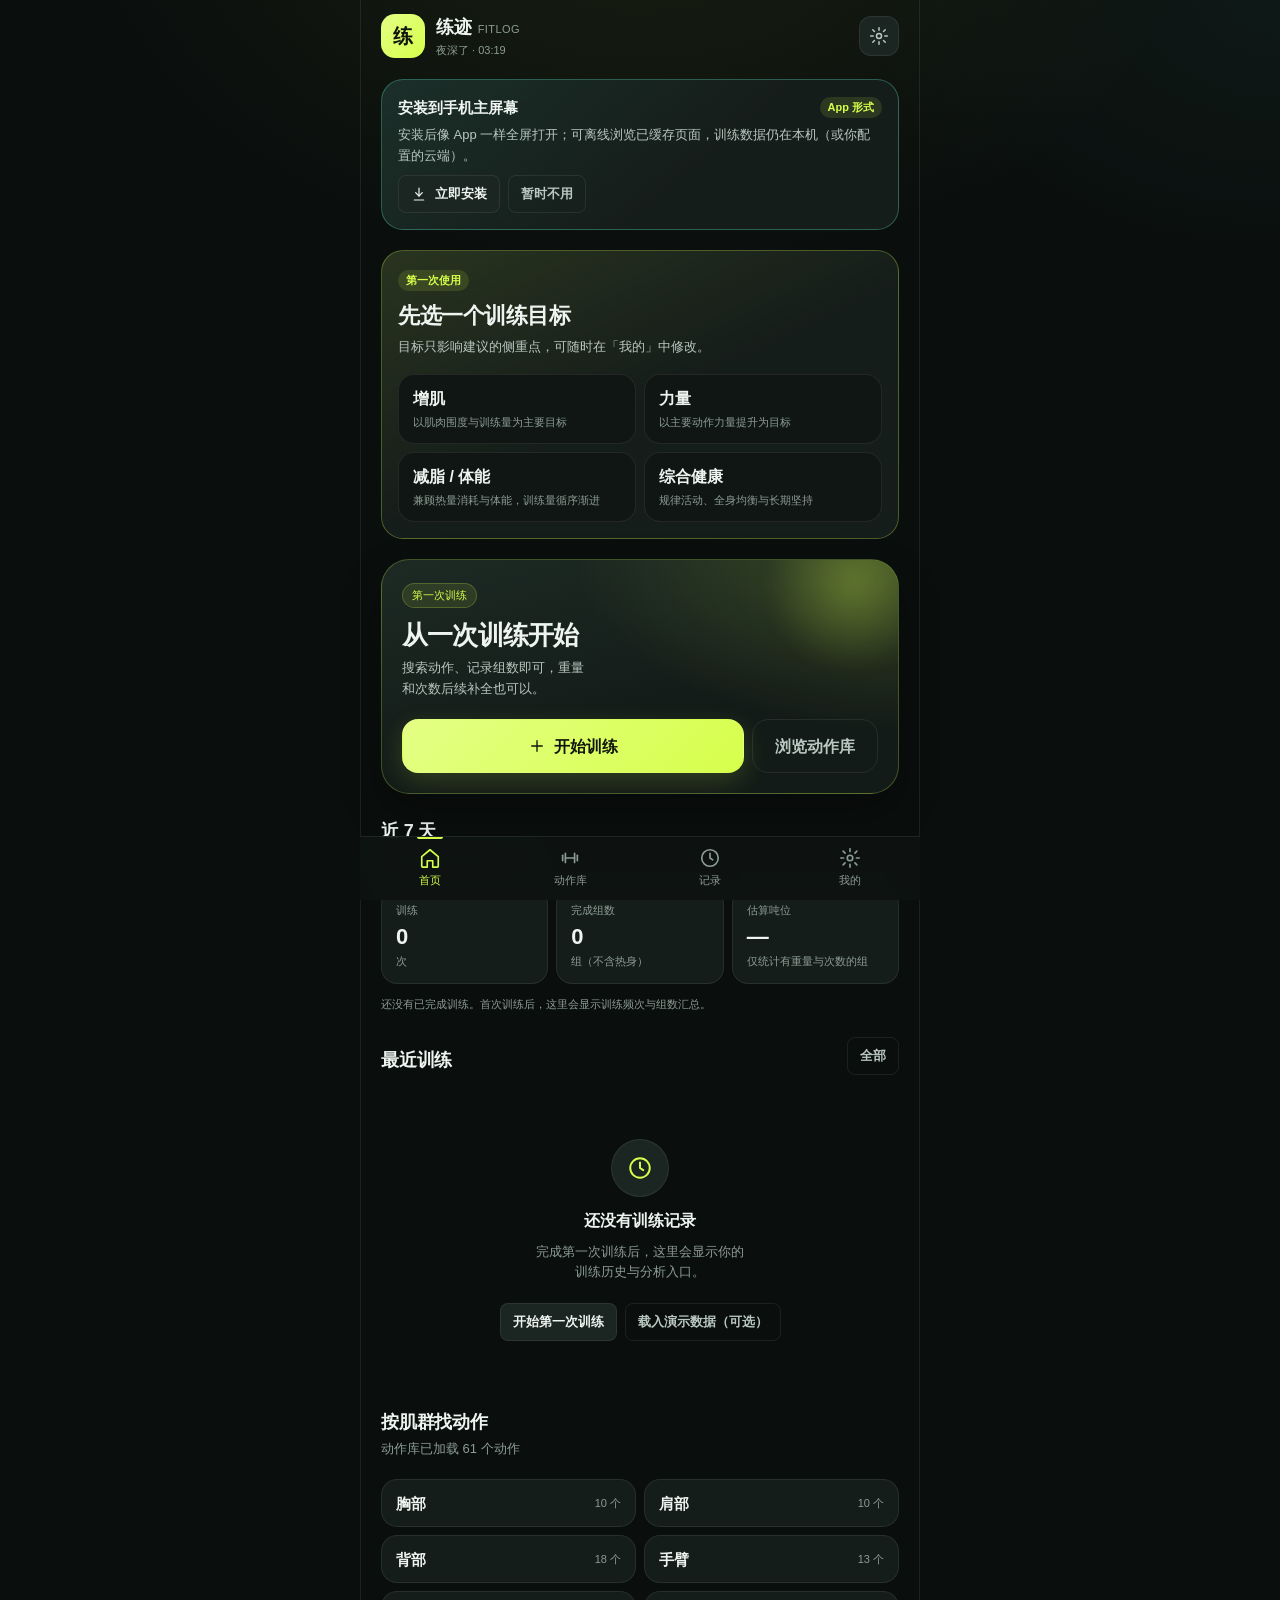
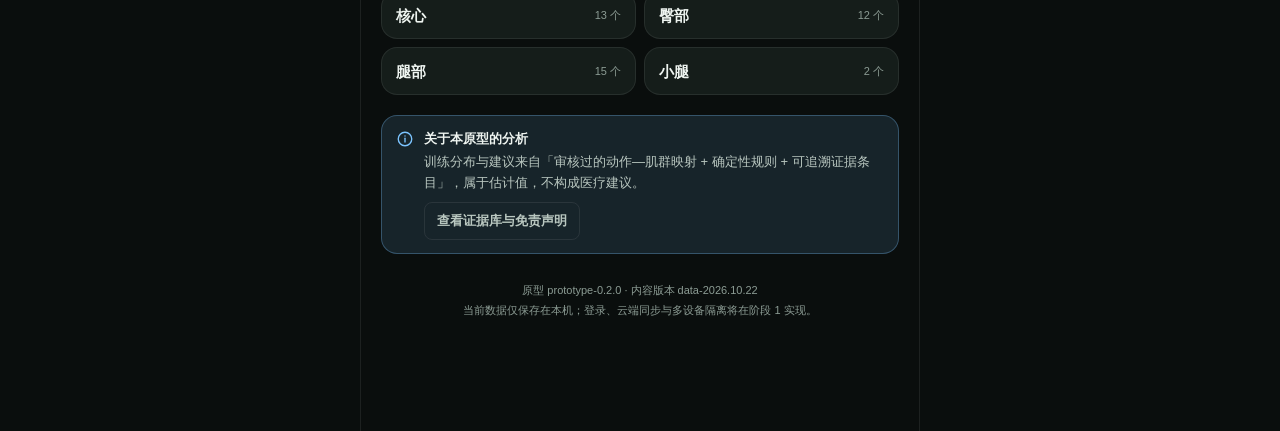
==== index.html @ 4a0fbfa9 "Add files via upload" ====
<!doctype html>
<html lang="zh-CN">
  <head>
    <meta charset="utf-8" />
    <meta name="viewport" content="width=device-width, initial-scale=1, viewport-fit=cover" />
    <meta name="theme-color" content="#0a0e0d" />
    <meta name="description" content="练迹 FitLog —— 移动优先的健身训练记录与分析原型。查阅动作、记录训练、获得有依据的复盘与安全提示。" />
    <meta name="format-detection" content="telephone=no" />
    <title>练迹 FitLog · 训练记录</title>
    <link rel="manifest" href="./manifest.webmanifest" />
    <link rel="icon" type="image/svg+xml" href="./icons/icon.svg" />
    <link rel="apple-touch-icon" href="./icons/apple-touch-icon.png" />
    <meta name="apple-mobile-web-app-capable" content="yes" />
    <meta name="apple-mobile-web-app-status-bar-style" content="black-translucent" />
    <meta name="apple-mobile-web-app-title" content="练迹" />
    <link rel="stylesheet" href="./src/styles/tokens.css" />
    <link rel="stylesheet" href="./src/styles/base.css" />
    <link rel="stylesheet" href="./src/styles/components.css" />
    <link rel="stylesheet" href="./src/styles/pages.css" />
    <link rel="stylesheet" href="./src/styles/settings.css" />
    <link rel="stylesheet" href="./src/features/library/library.css" />
    <link rel="stylesheet" href="./src/features/log/log.css" />
    <link rel="stylesheet" href="./src/features/analysis/analysis.css" />
  </head>
  <body>
    <div id="offline-bar" class="offline-bar" hidden>当前处于离线状态：记录会保存在本机，联网后可继续使用（原型阶段暂不涉及云端同步）</div>

    <main id="app" aria-live="polite">
      <section class="screen boot">
        <div class="boot__logo">练迹</div>
        <p class="boot__text">正在加载动作库与训练数据…</p>
      </section>
    </main>

    <nav class="tabbar" aria-label="主导航">
      <a class="tabbar__item" data-tab="home" href="#/">
        <svg class="icon" viewBox="0 0 24 24" fill="none" stroke="currentColor" stroke-width="1.8" stroke-linecap="round" stroke-linejoin="round" aria-hidden="true"><path d="M3 10.5 12 3l9 7.5V21a1 1 0 0 1-1 1h-5v-7H9v7H4a1 1 0 0 1-1-1z"/></svg>
        <span>首页</span>
      </a>
      <a class="tabbar__item" data-tab="library" href="#/library">
        <svg class="icon" viewBox="0 0 24 24" fill="none" stroke="currentColor" stroke-width="1.8" stroke-linecap="round" stroke-linejoin="round" aria-hidden="true"><path d="M4 9v6"/><path d="M7 7v10"/><path d="M17 7v10"/><path d="M20 9v6"/><path d="M7 12h10"/></svg>
        <span>动作库</span>
      </a>
      <a class="tabbar__item" data-tab="history" href="#/history">
        <svg class="icon" viewBox="0 0 24 24" fill="none" stroke="currentColor" stroke-width="1.8" stroke-linecap="round" stroke-linejoin="round" aria-hidden="true"><path d="M12 3a9 9 0 1 0 0 18 9 9 0 0 0 0-18z"/><path d="M12 7v5l3 2"/></svg>
        <span>记录</span>
      </a>
      <a class="tabbar__item" data-tab="settings" href="#/settings">
        <svg class="icon" viewBox="0 0 24 24" fill="none" stroke="currentColor" stroke-width="1.8" stroke-linecap="round" stroke-linejoin="round" aria-hidden="true"><path d="M12 9a3 3 0 1 0 0 6 3 3 0 0 0 0-6z"/><path d="M12 2v3"/><path d="M12 19v3"/><path d="M2 12h3"/><path d="M19 12h3"/><path d="M4.5 4.5 6.6 6.6"/><path d="M17.4 17.4l2.1 2.1"/><path d="M19.5 4.5 17.4 6.6"/><path d="M6.6 17.4l-2.1 2.1"/></svg>
        <span>我的</span>
      </a>
    </nav>

    <noscript>
      <p style="padding: 24px; color: #eef4f0">本原型需要启用 JavaScript 才能使用。</p>
    </noscript>

    <script type="module" src="./src/main.js"></script>
  </body>
</html>
---- src/styles/tokens.css ----
/**
 * 设计 token（深色运动风格）。所有颜色/间距/圆角/字号必须优先使用变量。
 */
:root {
  color-scheme: dark;

  /* 底色与表面 */
  --bg: #0a0e0d;
  --bg-elevated: #101614;
  --surface: #151d1a;
  --surface-2: #1b2521;
  --surface-3: #22312b;
  --border: rgba(255, 255, 255, 0.08);
  --border-strong: rgba(255, 255, 255, 0.16);

  /* 文字 */
  --text: #eef4f0;
  --text-secondary: #b9c7c0;
  --text-muted: #8c9c94;
  --text-inverse: #0a0e0d;

  /* 品牌与语义色 */
  --accent: #d6ff4b;
  --accent-strong: #e4ff85;
  --accent-soft: rgba(214, 255, 75, 0.12);
  --accent-contrast: #10160b;
  --teal: #5ce3c4;
  --teal-soft: rgba(92, 227, 196, 0.12);
  --blue: #7cc4ff;
  --blue-soft: rgba(124, 196, 255, 0.12);
  --danger: #ff7d6e;
  --danger-soft: rgba(255, 125, 110, 0.14);
  --warning: #ffc861;
  --warning-soft: rgba(255, 200, 97, 0.14);
  --success: #9bea8a;
  --success-soft: rgba(155, 234, 138, 0.12);

  /* 圆角 */
  --radius-xs: 8px;
  --radius-sm: 12px;
  --radius-md: 16px;
  --radius-lg: 22px;
  --radius-xl: 28px;
  --radius-pill: 999px;

  /* 间距 */
  --space-1: 4px;
  --space-2: 8px;
  --space-3: 12px;
  --space-4: 16px;
  --space-5: 20px;
  --space-6: 24px;
  --space-8: 32px;
  --space-10: 40px;

  /* 字号 */
  --text-xs: 11px;
  --text-sm: 13px;
  --text-base: 15px;
  --text-md: 16px;
  --text-lg: 18px;
  --text-xl: 22px;
  --text-2xl: 28px;
  --text-3xl: 34px;

  /* 布局 */
  --app-max-width: 560px;
  --tabbar-height: 64px;
  --page-pad: 20px;
  --page-bottom-pad: calc(var(--tabbar-height) + 32px + env(safe-area-inset-bottom, 0px));

  /* 阴影/动效 */
  --shadow-card: 0 18px 40px rgba(0, 0, 0, 0.28);
  --shadow-sheet: 0 -18px 60px rgba(0, 0, 0, 0.5);
  --ease-out: cubic-bezier(0.2, 0.8, 0.2, 1);
  --duration-fast: 120ms;
  --duration: 200ms;

  /* 字体 */
  --font-sans: -apple-system, BlinkMacSystemFont, "PingFang SC", "Hiragino Sans GB", "Microsoft YaHei",
    "Noto Sans SC", "Source Han Sans SC", sans-serif;
  --font-number: "SF Pro Display", -apple-system, BlinkMacSystemFont, "DIN Alternate", "PingFang SC",
    "Microsoft YaHei", sans-serif;

  /* 安全区 */
  --safe-top: env(safe-area-inset-top, 0px);
  --safe-bottom: env(safe-area-inset-bottom, 0px);
}

@media (prefers-reduced-motion: reduce) {
  :root {
    --duration-fast: 0ms;
    --duration: 0ms;
  }
}
---- src/styles/base.css ----
/* 基础重置、排版、应用外壳、底部导航、通用工具类 */

*,
*::before,
*::after {
  box-sizing: border-box;
}

html {
  -webkit-text-size-adjust: 100%;
  text-size-adjust: 100%;
  scroll-behavior: smooth;
}

html.is-locked,
body.is-locked {
  overflow: hidden;
}

body {
  margin: 0;
  min-height: 100dvh;
  color: var(--text);
  font-family: var(--font-sans);
  font-size: var(--text-base);
  line-height: 1.55;
  background-color: var(--bg);
  background-image:
    radial-gradient(920px 620px at 50% -12%, rgba(214, 255, 75, 0.07), transparent 62%),
    radial-gradient(700px 480px at 100% 0%, rgba(92, 227, 196, 0.05), transparent 60%);
  background-attachment: fixed;
  -webkit-font-smoothing: antialiased;
  -moz-osx-font-smoothing: grayscale;
  overscroll-behavior-y: contain;
  -webkit-tap-highlight-color: transparent;
  touch-action: manipulation;
}

h1, h2, h3, h4, p, figure, blockquote, dl, dd {
  margin: 0;
}

ul, ol {
  margin: 0;
  padding: 0;
  list-style: none;
}

button, input, textarea, select {
  font: inherit;
  color: inherit;
}

button {
  cursor: pointer;
}

a {
  color: inherit;
  text-decoration: none;
}

img, svg, video {
  display: block;
  max-width: 100%;
}

::selection {
  background: var(--accent);
  color: var(--accent-contrast);
}

:focus-visible {
  outline: 2px solid var(--accent);
  outline-offset: 2px;
  border-radius: 4px;
}

/* ---------- 应用外壳 ---------- */

#app {
  position: relative;
  width: 100%;
  max-width: var(--app-max-width);
  min-height: 100dvh;
  margin: 0 auto;
  padding-top: env(safe-area-inset-top, 0px);
}

@media (min-width: 720px) {
  #app {
    border-left: 1px solid var(--border);
    border-right: 1px solid var(--border);
    padding-top: 0;
  }
}

/* ---------- 页面骨架 ---------- */

.screen {
  display: flex;
  flex-direction: column;
  min-height: 100dvh;
  padding: 0 var(--page-pad) var(--page-bottom-pad);
}

.tabbar-hidden .screen {
  padding-bottom: calc(28px + env(safe-area-inset-bottom, 0px));
}

.screen__header {
  position: sticky;
  top: 0;
  z-index: 30;
  display: flex;
  align-items: center;
  gap: var(--space-3);
  padding: calc(14px + env(safe-area-inset-top, 0px)) 0 12px;
  margin: 0 calc(-1 * var(--page-pad));
  padding-left: var(--page-pad);
  padding-right: var(--page-pad);
  background: linear-gradient(180deg, var(--bg) 62%, rgba(10, 14, 13, 0));
  backdrop-filter: blur(10px);
  -webkit-backdrop-filter: blur(10px);
}

.screen__titles {
  min-width: 0;
  flex: 1;
}

.screen__title {
  font-size: var(--text-xl);
  font-weight: 750;
  letter-spacing: -0.02em;
  line-height: 1.25;
}

.screen__subtitle {
  margin-top: 2px;
  color: var(--text-muted);
  font-size: var(--text-sm);
}

.screen__actions {
  display: flex;
  align-items: center;
  gap: var(--space-2);
  margin-left: auto;
}

.screen__body {
  display: flex;
  flex-direction: column;
  gap: var(--space-5);
  flex: 1;
  min-width: 0;
}

/* ---------- 底部 Tab 导航 ---------- */

.tabbar {
  position: fixed;
  bottom: 0;
  left: 50%;
  z-index: 40;
  display: flex;
  width: min(var(--app-max-width), 100%);
  height: calc(var(--tabbar-height) + env(safe-area-inset-bottom, 0px));
  padding-bottom: env(safe-area-inset-bottom, 0px);
  transform: translateX(-50%);
  background: rgba(14, 20, 18, 0.94);
  border-top: 1px solid var(--border);
  backdrop-filter: blur(18px);
  -webkit-backdrop-filter: blur(18px);
}

body.tabbar-hidden .tabbar {
  display: none;
}

.tabbar__item {
  position: relative;
  display: flex;
  flex: 1;
  flex-direction: column;
  align-items: center;
  justify-content: center;
  gap: 3px;
  color: var(--text-muted);
  font-size: var(--text-xs);
  text-decoration: none;
  transition: color var(--duration) var(--ease-out);
}

.tabbar__item .icon {
  width: 22px;
  height: 22px;
}

.tabbar__item.is-active {
  color: var(--accent);
}

.tabbar__item.is-active::before {
  content: "";
  position: absolute;
  top: 0;
  width: 26px;
  height: 2px;
  border-radius: 0 0 2px 2px;
  background: var(--accent);
}

.tabbar__item:active {
  opacity: 0.7;
}

/* ---------- 离线 / 同步状态条 ---------- */

.offline-bar {
  position: fixed;
  top: 0;
  left: 0;
  right: 0;
  z-index: 90;
  display: flex;
  align-items: center;
  justify-content: center;
  gap: 6px;
  padding: calc(6px + env(safe-area-inset-top, 0px)) 12px 6px;
  color: #241b06;
  background: var(--warning);
  font-size: var(--text-xs);
  font-weight: 600;
}

.offline-bar[hidden] {
  display: none;
}

/* ---------- 工具类 ---------- */

.muted {
  color: var(--text-muted);
}

.text-secondary {
  color: var(--text-secondary);
}

.text-sm {
  font-size: var(--text-sm);
}

.text-xs {
  font-size: var(--text-xs);
}

.text-center {
  text-align: center;
}

.nowrap {
  white-space: nowrap;
}

.strong {
  font-weight: 650;
}

.num {
  font-family: var(--font-number);
  font-variant-numeric: tabular-nums;
}

.row {
  display: flex;
  align-items: center;
  gap: var(--space-2);
}

.row--between {
  justify-content: space-between;
}

.row--wrap {
  flex-wrap: wrap;
}

.row--end {
  justify-content: flex-end;
}

.stack {
  display: flex;
  flex-direction: column;
  gap: var(--space-3);
}

.stack--sm {
  gap: var(--space-2);
}

.grid-2 {
  display: grid;
  grid-template-columns: repeat(2, minmax(0, 1fr));
  gap: var(--space-3);
}

.grid-3 {
  display: grid;
  grid-template-columns: repeat(3, minmax(0, 1fr));
  gap: var(--space-2);
}

.flex-1 {
  flex: 1;
  min-width: 0;
}

.mt-0 { margin-top: 0; }
.mt-1 { margin-top: var(--space-1); }
.mt-2 { margin-top: var(--space-2); }
.mt-3 { margin-top: var(--space-3); }
.mt-4 { margin-top: var(--space-4); }
.mt-5 { margin-top: var(--space-5); }
.mb-0 { margin-bottom: 0; }
.mb-2 { margin-bottom: var(--space-2); }
.mb-3 { margin-bottom: var(--space-3); }

.w-full {
  width: 100%;
}

.hidden {
  display: none !important;
}

.sr-only {
  position: absolute;
  width: 1px;
  height: 1px;
  padding: 0;
  margin: -1px;
  overflow: hidden;
  clip: rect(0 0 0 0);
  white-space: nowrap;
  border: 0;
}

/* ---------- 入场动效 ---------- */

@keyframes page-in {
  from {
    opacity: 0;
    transform: translateY(6px);
  }
  to {
    opacity: 1;
    transform: translateY(0);
  }
}

.screen__body > * {
  animation: page-in var(--duration) var(--ease-out) both;
}

.screen__body > *:nth-child(2) { animation-delay: 20ms; }
.screen__body > *:nth-child(3) { animation-delay: 40ms; }
.screen__body > *:nth-child(4) { animation-delay: 60ms; }
.screen__body > *:nth-child(5) { animation-delay: 80ms; }
.screen__body > *:nth-child(n + 6) { animation-delay: 100ms; }

@media (prefers-reduced-motion: reduce) {
  html {
    scroll-behavior: auto;
  }
  * {
    animation-duration: 0.01ms !important;
    animation-iteration-count: 1 !important;
    transition-duration: 0.01ms !important;
  }
}

/* ---------- 小屏适配 ---------- */

@media (max-width: 360px) {
  :root {
    --page-pad: 16px;
  }
}
---- src/styles/components.css ----
/* 通用组件样式（UI kit）。业务页面不要重复定义这些组件的样式。 */

/* ---------- 按钮 ---------- */

.btn {
  display: inline-flex;
  align-items: center;
  justify-content: center;
  gap: var(--space-2);
  min-height: 46px;
  padding: 0 18px;
  border: 1px solid transparent;
  border-radius: var(--radius-sm);
  font-size: var(--text-md);
  font-weight: 650;
  line-height: 1.2;
  white-space: nowrap;
  text-decoration: none;
  cursor: pointer;
  transition: transform var(--duration-fast) var(--ease-out), background var(--duration) var(--ease-out),
    opacity var(--duration) var(--ease-out);
}

.btn:active {
  transform: scale(0.98);
}

.btn:disabled,
.btn[aria-disabled="true"] {
  opacity: 0.45;
  pointer-events: none;
}

.btn--primary {
  color: var(--accent-contrast);
  background: linear-gradient(135deg, var(--accent-strong), var(--accent));
  box-shadow: 0 8px 24px rgba(214, 255, 75, 0.16);
}

.btn--primary:active {
  background: var(--accent-strong);
}

.btn--secondary {
  color: var(--text);
  background: var(--surface-2);
  border-color: var(--border);
}

.btn--secondary:active {
  background: var(--surface-3);
}

.btn--ghost {
  color: var(--text-secondary);
  background: transparent;
  border-color: var(--border);
}

.btn--ghost:active {
  background: rgba(255, 255, 255, 0.04);
}

.btn--danger {
  color: #2b0a05;
  background: var(--danger);
}

.btn--sm {
  min-height: 38px;
  padding: 0 12px;
  font-size: var(--text-sm);
  border-radius: var(--radius-xs);
}

.btn--lg {
  min-height: 54px;
  padding: 0 22px;
  font-size: var(--text-md);
  border-radius: var(--radius-md);
}

.btn--full {
  width: 100%;
}

.icon-btn {
  display: inline-flex;
  align-items: center;
  justify-content: center;
  width: 40px;
  height: 40px;
  padding: 0;
  color: var(--text-secondary);
  background: var(--surface-2);
  border: 1px solid var(--border);
  border-radius: var(--radius-sm);
  flex: 0 0 auto;
}

.icon-btn:active {
  background: var(--surface-3);
}

.icon-btn--ghost {
  background: transparent;
  border-color: transparent;
}

/* ---------- 标签 / 徽标 ---------- */

.chip {
  display: inline-flex;
  align-items: center;
  gap: 6px;
  min-height: 34px;
  padding: 0 13px;
  color: var(--text-secondary);
  background: var(--surface);
  border: 1px solid var(--border);
  border-radius: var(--radius-pill);
  font-size: var(--text-sm);
  cursor: pointer;
  white-space: nowrap;
  transition: background var(--duration-fast), color var(--duration-fast), border-color var(--duration-fast);
}

.chip:active {
  transform: scale(0.98);
}

.chip.is-selected {
  color: var(--accent);
  background: var(--accent-soft);
  border-color: rgba(214, 255, 75, 0.45);
}

.chip--accent {
  color: var(--accent);
}

.badge {
  display: inline-flex;
  align-items: center;
  gap: 4px;
  padding: 3px 8px;
  border-radius: var(--radius-pill);
  font-size: var(--text-xs);
  font-weight: 600;
  line-height: 1.4;
  white-space: nowrap;
  color: var(--text-secondary);
  background: var(--surface-3);
}

.badge--success {
  color: var(--success);
  background: var(--success-soft);
}

.badge--warning {
  color: var(--warning);
  background: var(--warning-soft);
}

.badge--danger {
  color: var(--danger);
  background: var(--danger-soft);
}

.badge--info {
  color: var(--blue);
  background: var(--blue-soft);
}

.badge--accent {
  color: var(--accent);
  background: var(--accent-soft);
}

.badge--outline {
  color: var(--text-muted);
  background: transparent;
  border: 1px solid var(--border);
}

/* ---------- 卡片 ---------- */

.card {
  position: relative;
  background: linear-gradient(180deg, rgba(255, 255, 255, 0.035), rgba(255, 255, 255, 0) 45%), var(--surface);
  border: 1px solid var(--border);
  border-radius: var(--radius-lg);
  overflow: hidden;
}

.card--padded {
  padding: var(--space-4);
}

.card--accent {
  border-color: rgba(214, 255, 75, 0.28);
  background: linear-gradient(150deg, rgba(214, 255, 75, 0.12), rgba(21, 29, 26, 0.9) 55%), var(--surface);
}

.card--danger {
  border-color: rgba(255, 125, 110, 0.4);
  background: linear-gradient(150deg, rgba(255, 125, 110, 0.14), rgba(21, 29, 26, 0.92) 60%), var(--surface);
}

.card--warning {
  border-color: rgba(255, 200, 97, 0.4);
  background: linear-gradient(150deg, rgba(255, 200, 97, 0.12), rgba(21, 29, 26, 0.92) 60%), var(--surface);
}

/* ---------- 列表项 ---------- */

.list-item {
  display: flex;
  align-items: center;
  gap: var(--space-3);
  width: 100%;
  padding: 13px 2px;
  color: inherit;
  text-align: left;
  background: transparent;
  border: 0;
  border-bottom: 1px solid var(--border);
}

.list-item:last-child {
  border-bottom: 0;
}

.list-item--link {
  cursor: pointer;
}

.list-item--link:active {
  opacity: 0.7;
}

.list-item__leading {
  display: flex;
  align-items: center;
  justify-content: center;
  flex: 0 0 auto;
  width: 42px;
  height: 42px;
  color: var(--accent);
  background: var(--surface-2);
  border-radius: var(--radius-sm);
}

.list-item__main {
  flex: 1;
  min-width: 0;
}

.list-item__title-row {
  display: flex;
  align-items: center;
  gap: var(--space-2);
  flex-wrap: wrap;
}

.list-item__title {
  font-size: var(--text-base);
  font-weight: 600;
}

.list-item__subtitle {
  margin-top: 2px;
  color: var(--text-muted);
  font-size: var(--text-sm);
  overflow: hidden;
  text-overflow: ellipsis;
  white-space: nowrap;
}

.list-item__trailing {
  display: flex;
  align-items: center;
  gap: var(--space-1);
  color: var(--text-muted);
  flex: 0 0 auto;
}

.list-item__chevron {
  display: inline-flex;
  color: var(--text-muted);
  flex: 0 0 auto;
}

/* ---------- 标题 ---------- */

.section-title {
  display: flex;
  align-items: flex-end;
  justify-content: space-between;
  gap: var(--space-3);
  margin-top: var(--space-1);
}

.section-title__title {
  font-size: var(--text-lg);
  font-weight: 700;
  letter-spacing: -0.01em;
}

.section-title__hint {
  margin-top: 2px;
  color: var(--text-muted);
  font-size: var(--text-sm);
}

/* ---------- 表单 ---------- */

.field {
  display: flex;
  flex-direction: column;
  gap: 6px;
  min-width: 0;
}

.field__label {
  display: flex;
  align-items: center;
  gap: var(--space-2);
  color: var(--text-secondary);
  font-size: var(--text-sm);
  font-weight: 500;
}

.field__required {
  padding: 1px 6px;
  color: var(--accent);
  background: var(--accent-soft);
  border-radius: var(--radius-pill);
  font-size: 10px;
  font-weight: 500;
}

.field__control {
  min-width: 0;
}

.field__hint {
  color: var(--text-muted);
  font-size: var(--text-xs);
  line-height: 1.5;
}

.field__error {
  color: var(--danger);
  font-size: var(--text-xs);
}

.input {
  width: 100%;
  min-height: 46px;
  padding: 0 14px;
  color: var(--text);
  background: var(--bg-elevated);
  border: 1px solid var(--border);
  border-radius: var(--radius-sm);
  font-size: var(--text-md);
  outline: none;
  transition: border-color var(--duration-fast);
  appearance: none;
}

.input::placeholder {
  color: var(--text-muted);
}

.input:focus {
  border-color: rgba(214, 255, 75, 0.55);
  outline: none;
}

.input--textarea {
  min-height: 92px;
  padding: 12px 14px;
  line-height: 1.55;
  resize: vertical;
}

/* ---------- 步进器 ---------- */

.stepper {
  display: grid;
  grid-template-columns: 44px minmax(0, 1fr) 44px;
  align-items: stretch;
  min-height: 46px;
  background: var(--bg-elevated);
  border: 1px solid var(--border);
  border-radius: var(--radius-sm);
  overflow: hidden;
}

.stepper__btn {
  display: flex;
  align-items: center;
  justify-content: center;
  padding: 0;
  color: var(--text-secondary);
  background: transparent;
  border: 0;
}

.stepper__btn:active {
  background: var(--surface-3);
  color: var(--text);
}

.stepper__field {
  display: flex;
  align-items: center;
  justify-content: center;
  gap: 3px;
  min-width: 0;
  border-left: 1px solid var(--border);
  border-right: 1px solid var(--border);
}

.stepper__input {
  width: 100%;
  min-width: 0;
  padding: 4px 0;
  color: var(--text);
  background: transparent;
  border: 0;
  font-family: var(--font-number);
  font-size: 17px;
  font-weight: 650;
  text-align: center;
  outline: none;
}

.stepper__input::placeholder {
  color: var(--text-muted);
  font-weight: 500;
}

.stepper__suffix {
  padding-right: 4px;
  color: var(--text-muted);
  font-size: var(--text-xs);
  white-space: nowrap;
}

/* ---------- 分段控件 ---------- */

.segmented {
  display: flex;
  gap: 4px;
  padding: 4px;
  background: var(--bg-elevated);
  border: 1px solid var(--border);
  border-radius: var(--radius-md);
}

.segmented__item {
  display: flex;
  flex: 1;
  align-items: center;
  justify-content: center;
  gap: 5px;
  min-height: 38px;
  padding: 0 8px;
  color: var(--text-muted);
  font-size: var(--text-sm);
  font-weight: 550;
  white-space: nowrap;
  background: transparent;
  border: 0;
  border-radius: 10px;
  transition: background var(--duration-fast), color var(--duration-fast);
}

.segmented__item.is-active {
  color: var(--text);
  background: var(--surface-3);
  box-shadow: inset 0 0 0 1px var(--border);
}

/* ---------- 空状态 ---------- */

.empty {
  display: flex;
  flex-direction: column;
  align-items: center;
  gap: var(--space-2);
  padding: 44px 20px;
  text-align: center;
}

.empty__icon {
  display: flex;
  align-items: center;
  justify-content: center;
  width: 58px;
  height: 58px;
  margin-bottom: var(--space-1);
  color: var(--accent);
  background: var(--surface-2);
  border: 1px solid var(--border);
  border-radius: 50%;
}

.empty__title {
  font-size: var(--text-md);
  font-weight: 650;
}

.empty__text {
  max-width: 30ch;
  color: var(--text-muted);
  font-size: var(--text-sm);
  line-height: 1.6;
}

.empty .btn {
  margin-top: var(--space-3);
}

/* ---------- 提示块 ---------- */

.callout {
  display: flex;
  gap: 10px;
  padding: 13px 14px;
  border: 1px solid var(--border);
  border-radius: var(--radius-md);
  background: var(--bg-elevated);
}

.callout__icon {
  flex: 0 0 auto;
  margin-top: 1px;
}

.callout__body {
  min-width: 0;
}

.callout__title {
  margin-bottom: 3px;
  font-size: var(--text-sm);
  font-weight: 650;
}

.callout__content {
  color: var(--text-secondary);
  font-size: var(--text-sm);
  line-height: 1.6;
}

.callout--info {
  border-color: rgba(124, 196, 255, 0.30);
  background: var(--blue-soft);
}

.callout--info .callout__icon {
  color: var(--blue);
}

.callout--warning {
  border-color: rgba(255, 200, 97, 0.34);
  background: var(--warning-soft);
}

.callout--warning .callout__icon {
  color: var(--warning);
}

.callout--danger {
  border-color: rgba(255, 125, 110, 0.42);
  background: var(--danger-soft);
}

.callout--danger .callout__icon {
  color: var(--danger);
}

.callout--success {
  border-color: rgba(155, 234, 138, 0.32);
  background: var(--success-soft);
}

.callout--success .callout__icon {
  color: var(--success);
}

.callout--tip {
  border-color: rgba(214, 255, 75, 0.30);
  background: var(--accent-soft);
}

.callout--tip .callout__icon {
  color: var(--accent);
}

/* ---------- 统计块 ---------- */

.stat {
  padding: 13px 14px;
  background: var(--surface);
  border: 1px solid var(--border);
  border-radius: var(--radius-md);
  min-width: 0;
}

.stat__label {
  color: var(--text-muted);
  font-size: var(--text-xs);
}

.stat__value {
  margin-top: 5px;
  font-family: var(--font-number);
  font-size: var(--text-xl);
  font-weight: 750;
  letter-spacing: -0.02em;
  line-height: 1.15;
  font-variant-numeric: tabular-nums;
}

.stat__hint {
  margin-top: 3px;
  color: var(--text-muted);
  font-size: var(--text-xs);
}

.stat--accent .stat__value {
  color: var(--accent);
}

/* ---------- 进度 / 分布条 ---------- */

.progress__track {
  height: 7px;
  overflow: hidden;
  background: var(--surface-3);
  border-radius: var(--radius-pill);
}

.progress__fill {
  height: 100%;
  background: linear-gradient(90deg, var(--accent), var(--accent-strong));
  border-radius: var(--radius-pill);
  transition: width var(--duration) var(--ease-out);
}

.meter {
  padding: 7px 0;
}

.meter__head {
  display: flex;
  align-items: baseline;
  gap: 6px;
  margin-bottom: 5px;
}

.meter__label {
  font-size: var(--text-sm);
  font-weight: 550;
}

.meter__sublabel {
  color: var(--text-muted);
  font-size: var(--text-xs);
}

.meter__value {
  margin-left: auto;
  color: var(--text-secondary);
  font-family: var(--font-number);
  font-size: var(--text-xs);
  font-variant-numeric: tabular-nums;
}

.meter__track {
  height: 7px;
  overflow: hidden;
  background: rgba(255, 255, 255, 0.06);
  border-radius: var(--radius-pill);
}

.meter__fill {
  height: 100%;
  background: linear-gradient(90deg, var(--accent), var(--accent-strong));
  border-radius: var(--radius-pill);
  transition: width var(--duration) var(--ease-out);
}

.meter__fill--teal {
  background: linear-gradient(90deg, var(--teal), #9df3df);
}

.meter__fill--blue {
  background: linear-gradient(90deg, var(--blue), #b9e0ff);
}

.meter__fill--warning {
  background: linear-gradient(90deg, var(--warning), #ffdf9a);
}

/* ---------- 底部操作条 ---------- */

.bottom-bar {
  position: sticky;
  bottom: 0;
  z-index: 25;
  display: flex;
  gap: var(--space-2);
  align-items: center;
  margin-top: auto;
  padding: 12px 0 calc(12px + env(safe-area-inset-bottom, 0px));
  background: linear-gradient(180deg, rgba(10, 14, 13, 0), rgba(10, 14, 13, 0.92) 42%, var(--bg) 100%);
  backdrop-filter: blur(8px);
  -webkit-backdrop-filter: blur(8px);
}

.bottom-bar .btn {
  flex: 1;
}

.bottom-bar .btn--ghost,
.bottom-bar .icon-btn {
  flex: 0 0 auto;
}

/* ---------- 折叠说明 ---------- */

.disclosure {
  border: 1px solid var(--border);
  border-radius: var(--radius-md);
  background: var(--bg-elevated);
  overflow: hidden;
}

.disclosure__summary {
  display: flex;
  align-items: center;
  gap: var(--space-2);
  padding: 12px 14px;
  color: var(--text-secondary);
  font-size: var(--text-sm);
  font-weight: 550;
  cursor: pointer;
  list-style: none;
}

.disclosure__summary::-webkit-details-marker {
  display: none;
}

.disclosure__summary-text {
  flex: 1;
  min-width: 0;
}

.disclosure__chevron {
  display: inline-flex;
  transition: transform var(--duration) var(--ease-out);
}

.disclosure[open] .disclosure__chevron {
  transform: rotate(180deg);
}

.disclosure__body {
  padding: 0 14px 14px;
  color: var(--text-secondary);
  font-size: var(--text-sm);
  line-height: 1.65;
}

/* ---------- 弹层 / 抽屉 ---------- */

.sheet-overlay {
  position: fixed;
  inset: 0;
  z-index: 100;
  display: flex;
  align-items: flex-end;
  justify-content: center;
  background: rgba(0, 0, 0, 0.62);
  backdrop-filter: blur(3px);
  -webkit-backdrop-filter: blur(3px);
  animation: overlay-in var(--duration) var(--ease-out) both;
}

.sheet-overlay.is-closing {
  animation: overlay-out 180ms ease-in both;
}

.sheet {
  width: min(var(--app-max-width), 100%);
  max-height: min(88dvh, 760px);
  overflow: auto;
  padding: 8px var(--page-pad) calc(20px + env(safe-area-inset-bottom, 0px));
  background: linear-gradient(180deg, var(--surface-2), var(--bg-elevated) 60%);
  border-top: 1px solid var(--border-strong);
  border-radius: var(--radius-xl) var(--radius-xl) 0 0;
  box-shadow: var(--shadow-sheet);
  animation: sheet-in 240ms var(--ease-out) both;
  overscroll-behavior: contain;
}

.sheet-overlay.is-closing .sheet {
  animation: sheet-out 180ms ease-in both;
}

@keyframes overlay-in {
  from { opacity: 0; }
  to { opacity: 1; }
}

@keyframes overlay-out {
  from { opacity: 1; }
  to { opacity: 0; }
}

@keyframes sheet-in {
  from { transform: translateY(28px); opacity: 0.6; }
  to { transform: translateY(0); opacity: 1; }
}

@keyframes sheet-out {
  from { transform: translateY(0); opacity: 1; }
  to { transform: translateY(28px); opacity: 0; }
}

.sheet__handle {
  width: 38px;
  height: 4px;
  margin: 4px auto 12px;
  background: var(--border-strong);
  border-radius: var(--radius-pill);
}

.sheet__header {
  display: flex;
  align-items: center;
  justify-content: space-between;
  gap: var(--space-3);
  margin-bottom: var(--space-3);
}

.sheet__title {
  font-size: var(--text-lg);
  font-weight: 700;
  letter-spacing: -0.01em;
}

.sheet__body {
  color: var(--text-secondary);
  font-size: var(--text-base);
}

.sheet__footer {
  margin-top: var(--space-4);
}

.dialog__message {
  color: var(--text-secondary);
  font-size: var(--text-base);
  line-height: 1.65;
}

.dialog__actions {
  display: flex;
  gap: var(--space-2);
}

.dialog__actions .btn {
  flex: 1;
}

/* ---------- Toast ---------- */

.toast-root {
  position: fixed;
  bottom: calc(84px + env(safe-area-inset-bottom, 0px));
  left: 50%;
  z-index: 200;
  display: flex;
  flex-direction: column;
  align-items: center;
  gap: var(--space-2);
  width: min(calc(100% - 40px), 420px);
  transform: translateX(-50%);
  pointer-events: none;
}

.toast {
  max-width: 100%;
  padding: 11px 16px;
  color: var(--text);
  background: rgba(32, 44, 39, 0.97);
  border: 1px solid var(--border-strong);
  border-left: 3px solid var(--accent);
  border-radius: var(--radius-sm);
  box-shadow: var(--shadow-card);
  font-size: var(--text-sm);
  animation: toast-in 220ms var(--ease-out) both;
}

.toast--success {
  border-left-color: var(--success);
}

.toast--danger {
  border-left-color: var(--danger);
}

.toast.is-leaving {
  animation: toast-out 220ms ease-in both;
}

@keyframes toast-in {
  from { opacity: 0; transform: translateY(8px) scale(0.98); }
  to { opacity: 1; transform: translateY(0) scale(1); }
}

@keyframes toast-out {
  from { opacity: 1; transform: translateY(0); }
  to { opacity: 0; transform: translateY(6px); }
}

/* ---------- 分隔线 ---------- */

.divider {
  height: 1px;
  background: var(--border);
}

/* ---------- 通用细节 ---------- */

.icon {
  flex: 0 0 auto;
}

.link {
  color: var(--accent);
  text-decoration: underline;
  text-underline-offset: 2px;
}

.kbd {
  padding: 1px 6px;
  background: var(--surface-3);
  border: 1px solid var(--border);
  border-radius: 6px;
  font-family: var(--font-number);
  font-size: 0.85em;
}
---- src/styles/pages.css ----
/* 首页 / 设置页 / 启动页样式（Lead 维护） */

/* ---------- 启动页 ---------- */

.boot {
  display: flex;
  flex-direction: column;
  align-items: center;
  justify-content: center;
  gap: 14px;
  min-height: 100dvh;
}

.boot__logo {
  display: flex;
  align-items: center;
  justify-content: center;
  width: 84px;
  height: 84px;
  color: var(--accent-contrast);
  background: linear-gradient(135deg, var(--accent-strong), var(--accent));
  border-radius: 26px;
  font-size: 34px;
  font-weight: 800;
  letter-spacing: -0.04em;
  box-shadow: 0 20px 50px rgba(214, 255, 75, 0.18);
  animation: boot-pulse 1.6s ease-in-out infinite;
}

.boot__text {
  color: var(--text-muted);
  font-size: var(--text-sm);
}

@keyframes boot-pulse {
  0%, 100% { transform: scale(1); opacity: 1; }
  50% { transform: scale(0.97); opacity: 0.82; }
}

/* ---------- 首页 ---------- */

.home-screen {
  padding-top: 0;
}

.home-body {
  display: flex;
  flex-direction: column;
  gap: var(--space-5);
  padding-top: calc(14px + env(safe-area-inset-top, 0px));
}

.home-top {
  display: flex;
  align-items: center;
  justify-content: space-between;
  gap: var(--space-3);
}

.brand {
  display: flex;
  align-items: center;
  gap: 11px;
  min-width: 0;
}

.brand__mark {
  display: flex;
  align-items: center;
  justify-content: center;
  width: 44px;
  height: 44px;
  color: var(--accent-contrast);
  background: linear-gradient(135deg, var(--accent-strong), var(--accent));
  border-radius: 14px;
  font-size: 20px;
  font-weight: 800;
  flex: 0 0 auto;
}

.brand__text {
  min-width: 0;
}

.brand__name {
  display: flex;
  align-items: baseline;
  gap: 6px;
  font-size: var(--text-lg);
  font-weight: 750;
  letter-spacing: -0.01em;
}

.brand__en {
  color: var(--text-muted);
  font-size: var(--text-xs);
  font-weight: 500;
  letter-spacing: 0.04em;
  text-transform: uppercase;
}

.brand__sub {
  color: var(--text-muted);
  font-size: var(--text-xs);
}

.home-goal-line {
  display: flex;
  align-items: center;
  gap: var(--space-2);
  margin-top: calc(-1 * var(--space-3));
}

/* 目标选择 */

.onboarding-card {
  border-color: rgba(214, 255, 75, 0.28);
  background: linear-gradient(155deg, rgba(214, 255, 75, 0.10), rgba(21, 29, 26, 0.94) 52%), var(--surface);
}

.onboarding-card__head {
  margin-bottom: var(--space-2);
}

.onboarding-card__title {
  font-size: var(--text-xl);
  font-weight: 750;
  letter-spacing: -0.02em;
}

.onboarding-card__text {
  margin-top: 4px;
  color: var(--text-secondary);
  font-size: var(--text-sm);
  line-height: 1.6;
}

.goal-grid {
  display: grid;
  grid-template-columns: repeat(2, minmax(0, 1fr));
  gap: var(--space-2);
  margin-top: var(--space-4);
}

.goal-list {
  display: flex;
  flex-direction: column;
  gap: var(--space-2);
}

.goal-option {
  display: flex;
  flex-direction: column;
  align-items: flex-start;
  gap: 3px;
  min-height: 64px;
  padding: 12px 14px;
  color: var(--text);
  text-align: left;
  background: var(--bg-elevated);
  border: 1px solid var(--border);
  border-radius: var(--radius-md);
  transition: border-color var(--duration-fast), background var(--duration-fast);
}

.goal-option:active {
  transform: scale(0.99);
}

.goal-option.is-selected {
  border-color: rgba(214, 255, 75, 0.55);
  background: var(--accent-soft);
}

.goal-option__label {
  font-size: var(--text-md);
  font-weight: 650;
}

.goal-option__hint {
  color: var(--text-muted);
  font-size: var(--text-xs);
  line-height: 1.45;
}

.goal-option--row {
  flex-direction: row;
  align-items: center;
  justify-content: space-between;
  gap: var(--space-3);
}

.goal-option__main {
  display: flex;
  flex-direction: column;
  gap: 3px;
  min-width: 0;
}

.goal-option__check {
  display: none;
  color: var(--accent);
  flex: 0 0 auto;
}

.goal-option.is-selected .goal-option__check {
  display: inline-flex;
}

/* 未完成训练 */

.resume-card {
  display: flex;
  align-items: center;
  justify-content: space-between;
  gap: var(--space-3);
  border-color: rgba(92, 227, 196, 0.35);
  background: linear-gradient(140deg, rgba(92, 227, 196, 0.10), rgba(21, 29, 26, 0.94) 60%), var(--surface);
}

.resume-card__head {
  display: flex;
  align-items: center;
  gap: 11px;
  min-width: 0;
}

.resume-card__icon {
  display: flex;
  align-items: center;
  justify-content: center;
  width: 40px;
  height: 40px;
  color: var(--teal);
  background: var(--teal-soft);
  border-radius: 12px;
  flex: 0 0 auto;
}

.resume-card__text {
  min-width: 0;
}

.resume-card__title {
  font-size: var(--text-base);
  font-weight: 650;
}

.resume-card__sub {
  margin-top: 2px;
  color: var(--text-muted);
  font-size: var(--text-xs);
}

/* 主 CTA */

.hero-card {
  position: relative;
  overflow: hidden;
  border: 1px solid rgba(214, 255, 75, 0.24);
  border-radius: var(--radius-xl);
  background:
    radial-gradient(120% 140% at 100% 0%, rgba(214, 255, 75, 0.18), transparent 52%),
    linear-gradient(165deg, #1d2a24, #131b18 62%);
  box-shadow: var(--shadow-card);
}

.hero-card__glow {
  position: absolute;
  top: -70px;
  right: -50px;
  width: 190px;
  height: 190px;
  background: radial-gradient(circle, rgba(214, 255, 75, 0.28), transparent 65%);
  filter: blur(8px);
  pointer-events: none;
}

.hero-card__content {
  position: relative;
  padding: 22px 20px 20px;
}

.hero-card__kicker {
  display: inline-flex;
  align-items: center;
  padding: 3px 9px;
  color: var(--accent);
  background: rgba(214, 255, 75, 0.10);
  border: 1px solid rgba(214, 255, 75, 0.22);
  border-radius: var(--radius-pill);
  font-size: var(--text-xs);
}

.hero-card__title {
  margin-top: 12px;
  font-size: 26px;
  font-weight: 800;
  letter-spacing: -0.03em;
  line-height: 1.2;
}

.hero-card__text {
  max-width: 26ch;
  margin-top: 7px;
  color: var(--text-secondary);
  font-size: var(--text-sm);
  line-height: 1.6;
}

.hero-card__actions {
  display: flex;
  flex-wrap: wrap;
  gap: var(--space-2);
  margin-top: var(--space-5);
}

.hero-card__actions .btn--primary {
  flex: 1 1 140px;
}

.hero-card__actions .btn--ghost {
  flex: 0 0 auto;
}

.home-stat-note {
  margin-top: calc(-1 * var(--space-2));
  line-height: 1.55;
}

.home-recent {
  padding: 0 14px;
}

/* 肌群入口 */

.muscle-chip-grid {
  display: grid;
  grid-template-columns: repeat(2, minmax(0, 1fr));
  gap: var(--space-2);
}

.muscle-chip {
  display: flex;
  align-items: center;
  justify-content: space-between;
  gap: var(--space-2);
  min-height: 48px;
  padding: 0 14px;
  color: var(--text);
  background: var(--surface);
  border: 1px solid var(--border);
  border-radius: var(--radius-md);
}

.muscle-chip:active {
  background: var(--surface-2);
  transform: scale(0.99);
}

.muscle-chip__name {
  font-size: var(--text-base);
  font-weight: 600;
}

.muscle-chip__count {
  color: var(--text-muted);
  font-size: var(--text-xs);
}

.home-footer {
  display: flex;
  flex-direction: column;
  gap: 3px;
  padding: var(--space-2) 0 var(--space-4);
  color: var(--text-muted);
  font-size: var(--text-xs);
  line-height: 1.55;
  text-align: center;
}

/* 安装提示（App 形式） */

.install-tip {
  border-color: rgba(92, 227, 196, 0.32);
  background: linear-gradient(140deg, rgba(92, 227, 196, 0.09), rgba(21, 29, 26, 0.94) 60%), var(--surface);
}

.install-tip__title {
  font-size: var(--text-base);
  font-weight: 650;
}

.install-tip__text {
  margin-top: 6px;
  color: var(--text-secondary);
  font-size: var(--text-sm);
  line-height: 1.6;
}

/* ---------- 设置页 ---------- */

.evidence-card {
  padding: 14px;
}

.evidence-card .disclosure {
  margin-top: var(--space-3);
}

@media (max-width: 360px) {
  .goal-grid {
    grid-template-columns: minmax(0, 1fr);
  }
}
---- src/styles/settings.css ----
/* 设置页新增的 AI / 知识库样式（Lead 维护） */

.ai-status-row {
  display: flex;
  flex-wrap: wrap;
  align-items: center;
  gap: 8px;
}

.kb-file-list {
  display: flex;
  flex-direction: column;
  border-top: 1px solid var(--border);
}

.settings-subcard {
  padding: 14px;
}

.settings-actions {
  display: flex;
  flex-wrap: wrap;
  gap: var(--space-2);
  margin-top: var(--space-3);
}

.file-hidden {
  display: none !important;
}

.ai-hint {
  color: var(--text-muted);
  font-size: var(--text-xs);
  line-height: 1.55;
}

@media (max-width: 360px) {
  .ai-status-row {
    flex-direction: column;
    align-items: flex-start;
  }
}
---- src/features/library/library.css ----
/* 动作图鉴（search-library 维护）：列表页 + 详情页。组件基础样式在 components.css。 */

/* ---------- 列表页：搜索与筛选 ---------- */

.library-search {
  position: relative;
  display: flex;
  align-items: center;
}

.library-search__icon {
  position: absolute;
  left: 14px;
  top: 50%;
  z-index: 1;
  display: inline-flex;
  color: var(--text-muted);
  transform: translateY(-50%);
  pointer-events: none;
}

.library-search .input {
  padding-left: 42px;
}

.library-hints {
  display: flex;
  flex-wrap: wrap;
  align-items: center;
  gap: var(--space-2);
  margin-top: calc(-1 * var(--space-2));
}

.library-hints__label {
  color: var(--text-muted);
  font-size: var(--text-xs);
}

.library-toolbar {
  display: flex;
  align-items: center;
  justify-content: space-between;
  gap: var(--space-3);
  min-height: 32px;
}

.library-count {
  color: var(--text-muted);
  font-size: var(--text-sm);
}

.library-toolbar__action {
  display: inline-flex;
  flex: 0 0 auto;
}

.library-filter-row {
  display: flex;
  align-items: center;
  gap: var(--space-2);
  margin-top: calc(-1 * var(--space-3));
  padding-bottom: 4px;
  overflow-x: auto;
  scrollbar-width: none;
  -webkit-overflow-scrolling: touch;
}

.library-filter-row::-webkit-scrollbar {
  display: none;
}

.library-filter-row .chip,
.library-filter-row .btn {
  flex: 0 0 auto;
}

.library-results {
  display: flex;
  flex-direction: column;
  gap: var(--space-4);
}

.library-list {
  display: flex;
  flex-direction: column;
  gap: var(--space-3);
}

.library-footer-note {
  margin: 0;
  color: var(--text-muted);
  font-size: var(--text-xs);
  line-height: 1.6;
}

.library-empty-actions {
  display: flex;
  flex-wrap: wrap;
  align-items: center;
  justify-content: center;
  gap: var(--space-2);
}

/* ---------- 结果卡片 ---------- */

.exercise-card {
  display: flex;
  width: 100%;
  flex-direction: column;
  gap: 8px;
  padding: 14px 16px;
  color: var(--text);
  text-align: left;
  cursor: pointer;
  transition: transform var(--duration-fast) var(--ease-out), border-color var(--duration) var(--ease-out);
}

.exercise-card:active {
  transform: scale(0.99);
}

.exercise-card--highlight {
  border-color: rgba(214, 255, 75, 0.35);
}

.exercise-card__head {
  display: flex;
  align-items: flex-start;
  justify-content: space-between;
  gap: var(--space-2);
}

.exercise-card__titles {
  display: flex;
  min-width: 0;
  flex-direction: column;
  gap: 1px;
}

.exercise-card__name {
  font-size: var(--text-md);
  font-weight: 700;
  letter-spacing: -0.01em;
  line-height: 1.35;
}

.exercise-card__en {
  color: var(--text-muted);
  font-size: var(--text-xs);
  line-height: 1.4;
}

.exercise-card__chevron {
  display: inline-flex;
  flex: 0 0 auto;
  margin-top: 3px;
  color: var(--text-muted);
}

.exercise-card__badges {
  display: flex;
  flex-wrap: wrap;
  gap: 6px;
}

.exercise-card__meta {
  display: flex;
  flex-wrap: wrap;
  gap: 4px 12px;
}

.exercise-card__meta-item {
  display: inline-flex;
  align-items: center;
  gap: 5px;
  max-width: 100%;
  color: var(--text-muted);
  font-size: var(--text-xs);
  line-height: 1.4;
}

.exercise-card__reasons {
  display: flex;
  flex-direction: column;
  gap: 4px;
  margin-top: 2px;
  padding-top: 8px;
  border-top: 1px dashed var(--border);
}

.match-reason {
  display: inline-flex;
  align-items: flex-start;
  gap: 5px;
  color: var(--accent);
  font-size: var(--text-xs);
  line-height: 1.45;
}

.match-reason .icon {
  margin-top: 1px;
}

/* ---------- 按肌群浏览 / 热门动作 ---------- */

.browse-grid {
  display: grid;
  grid-template-columns: repeat(2, minmax(0, 1fr));
  gap: var(--space-3);
}

.browse-tile {
  position: relative;
  display: flex;
  min-height: 88px;
  flex-direction: column;
  gap: 6px;
  padding: 13px 15px;
  color: var(--text);
  text-align: left;
  background: linear-gradient(160deg, rgba(255, 255, 255, 0.04), rgba(255, 255, 255, 0) 55%), var(--surface);
  border: 1px solid var(--border);
  border-radius: var(--radius-md);
  cursor: pointer;
  transition: transform var(--duration-fast) var(--ease-out), border-color var(--duration) var(--ease-out);
}

.browse-tile:active {
  transform: scale(0.985);
}

.browse-tile__top {
  display: flex;
  align-items: baseline;
  justify-content: space-between;
  gap: 6px;
  padding-right: 18px;
}

.browse-tile__name {
  font-size: var(--text-md);
  font-weight: 700;
}

.browse-tile__count {
  color: var(--text-muted);
  font-size: var(--text-xs);
  white-space: nowrap;
}

.browse-tile__hint {
  margin-top: auto;
  color: var(--text-muted);
  font-size: var(--text-xs);
}

.browse-tile > .icon {
  position: absolute;
  right: 10px;
  bottom: 12px;
  color: var(--text-muted);
}

/* ---------- 无结果：相近动作 ---------- */

.suggestion-list {
  display: flex;
  flex-direction: column;
  gap: var(--space-2);
}

.suggestion-item {
  display: flex;
  width: 100%;
  align-items: center;
  gap: 10px;
  padding: 12px 14px;
  color: var(--text);
  text-align: left;
  cursor: pointer;
}

.suggestion-item__icon {
  display: inline-flex;
  flex: 0 0 auto;
  color: var(--accent);
}

.suggestion-item__main {
  display: flex;
  min-width: 0;
  flex: 1;
  flex-direction: column;
  gap: 2px;
}

.suggestion-item__name {
  font-size: var(--text-base);
  font-weight: 650;
}

.suggestion-item__reason {
  color: var(--text-muted);
  font-size: var(--text-xs);
  line-height: 1.45;
}

/* ---------- 筛选抽屉 ---------- */

.sheet-intro {
  color: var(--text-muted);
  font-size: var(--text-sm);
}

.sheet-section {
  display: flex;
  flex-direction: column;
  gap: var(--space-2);
}

.sheet-section__title {
  color: var(--text-secondary);
  font-size: var(--text-sm);
  font-weight: 650;
}

.sheet-chips {
  display: flex;
  flex-wrap: wrap;
  gap: var(--space-2);
}

/* ---------- 详情页：媒体 ---------- */

.detail-media-card {
  display: flex;
  flex-direction: column;
  gap: var(--space-3);
}

.detail-media-card__head {
  display: flex;
  align-items: flex-start;
  justify-content: space-between;
  gap: var(--space-3);
}

.detail-media-card__title {
  font-size: var(--text-md);
  font-weight: 700;
}

.detail-media-card__hint {
  margin-top: 2px;
  color: var(--text-muted);
  font-size: var(--text-xs);
  line-height: 1.5;
}

.media-switch .segmented {
  width: 100%;
}

.media-host {
  display: flex;
  flex-direction: column;
}

.media-panel {
  display: flex;
  flex-direction: column;
  overflow: hidden;
  background: var(--bg-elevated);
  border: 1px solid var(--border);
  border-radius: var(--radius-md);
}

.media-frame {
  overflow: hidden;
}

.media-canvas {
  position: relative;
  display: flex;
  height: 196px;
  align-items: center;
  justify-content: center;
  overflow: hidden;
  background-color: var(--bg-elevated);
  background-image:
    radial-gradient(120% 90% at 50% 8%, rgba(214, 255, 75, 0.1), transparent 62%),
    repeating-linear-gradient(0deg, rgba(255, 255, 255, 0.03) 0 1px, transparent 1px 30px),
    repeating-linear-gradient(90deg, rgba(255, 255, 255, 0.03) 0 1px, transparent 1px 30px);
}

.media-canvas--video {
  background-image:
    radial-gradient(120% 90% at 50% 8%, rgba(124, 196, 255, 0.12), transparent 62%),
    repeating-linear-gradient(0deg, rgba(255, 255, 255, 0.03) 0 1px, transparent 1px 30px),
    repeating-linear-gradient(90deg, rgba(255, 255, 255, 0.03) 0 1px, transparent 1px 30px);
}

.media-tag {
  position: absolute;
  top: 10px;
  left: 10px;
  padding: 3px 9px;
  color: var(--text-secondary);
  background: rgba(10, 14, 13, 0.78);
  border: 1px solid var(--border);
  border-radius: var(--radius-pill);
  font-size: 10px;
  letter-spacing: 0.02em;
}

.media-figure {
  position: relative;
  display: grid;
  width: 178px;
  height: 132px;
  place-items: center;
}

.media-figure__track {
  position: absolute;
  inset: 6px;
  border: 2px dashed rgba(214, 255, 75, 0.32);
  border-radius: 50% / 42%;
  transform: rotate(-12deg);
}

.media-figure__icon {
  position: relative;
  z-index: 1;
  display: grid;
  width: 76px;
  height: 76px;
  place-items: center;
  color: var(--accent);
  background: radial-gradient(circle at 35% 25%, rgba(214, 255, 75, 0.22), rgba(21, 29, 26, 0.92) 70%);
  border: 1px solid rgba(214, 255, 75, 0.32);
  border-radius: 50%;
  box-shadow: 0 12px 30px rgba(0, 0, 0, 0.32);
}

.media-figure--play .media-figure__icon {
  width: 84px;
  height: 84px;
  color: var(--blue);
  background: radial-gradient(circle at 35% 25%, rgba(124, 196, 255, 0.2), rgba(21, 29, 26, 0.92) 70%);
  border-color: rgba(124, 196, 255, 0.32);
}

.media-caption {
  display: flex;
  flex-direction: column;
  gap: 8px;
  padding: 12px 14px 14px;
  border-top: 1px solid var(--border);
}

.media-caption__head {
  display: flex;
  flex-wrap: wrap;
  align-items: center;
  justify-content: space-between;
  gap: 8px;
}

.media-caption__title {
  font-size: var(--text-sm);
  font-weight: 650;
}

.media-caption__text {
  color: var(--text-secondary);
  font-size: var(--text-sm);
  line-height: 1.65;
}

.media-caption__note {
  color: var(--text-muted);
  font-size: var(--text-xs);
  line-height: 1.55;
}

.media-fallback {
  margin-top: 2px;
  padding-top: 8px;
  border-top: 1px dashed var(--border);
}

.media-fallback__title {
  margin-bottom: 6px;
  color: var(--accent);
  font-size: var(--text-xs);
  font-weight: 650;
}

.media-text {
  display: flex;
  flex-direction: column;
  gap: 8px;
}

.media-text__block {
  margin-top: 4px;
  padding-top: 8px;
  border-top: 1px dashed var(--border);
}

/* ---------- 详情页：通用分区 ---------- */

.detail-section {
  display: flex;
  flex-direction: column;
  gap: var(--space-3);
}

.detail-section__body {
  display: flex;
  flex-direction: column;
  gap: var(--space-3);
}

.detail-list {
  display: flex;
  flex-direction: column;
  gap: 8px;
  margin: 0;
  padding: 0;
  list-style: none;
}

.detail-list__item {
  display: flex;
  align-items: flex-start;
  gap: 10px;
  color: var(--text-secondary);
  font-size: var(--text-sm);
  line-height: 1.65;
}

.detail-list:not(.detail-list--ordered) .detail-list__item::before {
  content: "";
  flex: 0 0 auto;
  width: 6px;
  height: 6px;
  margin-top: 8px;
  background: var(--accent);
  border-radius: 50%;
}

.detail-list__item > span {
  flex: 1;
  min-width: 0;
}

.detail-list--ordered {
  counter-reset: detail-step;
}

.detail-list--ordered .detail-list__item {
  counter-increment: detail-step;
}

.detail-list--ordered .detail-list__item::before {
  content: counter(detail-step);
  display: grid;
  flex: 0 0 auto;
  width: 22px;
  height: 22px;
  margin-top: 1px;
  place-items: center;
  color: var(--accent);
  background: var(--accent-soft);
  border-radius: 50%;
  font-family: var(--font-number);
  font-size: var(--text-xs);
  font-weight: 700;
}

.detail-summary {
  display: flex;
  flex-direction: column;
  overflow: hidden;
  border: 1px solid var(--border);
  border-radius: var(--radius-md);
}

.detail-summary__row {
  display: flex;
  align-items: baseline;
  justify-content: space-between;
  gap: var(--space-3);
  padding: 9px 12px;
  border-bottom: 1px solid var(--border);
}

.detail-summary__row:last-child {
  border-bottom: 0;
}

.detail-summary__label {
  color: var(--text-muted);
  font-size: var(--text-sm);
}

.detail-summary__value {
  color: var(--text);
  font-size: var(--text-sm);
  font-weight: 600;
  text-align: right;
}

/* ---------- 详情页：肌群 ---------- */

.muscle-groups {
  display: flex;
  flex-direction: column;
  gap: var(--space-3);
}

.muscle-group {
  display: flex;
  flex-direction: column;
  gap: 6px;
}

.muscle-group__label {
  color: var(--text-muted);
  font-size: var(--text-xs);
}

.muscle-tags {
  display: flex;
  flex-wrap: wrap;
  gap: 6px;
}

.muscle-tag {
  display: inline-flex;
  align-items: baseline;
  gap: 6px;
  padding: 5px 10px;
  border: 1px solid var(--border);
  border-radius: var(--radius-pill);
  font-size: var(--text-sm);
}

.muscle-tag--direct {
  color: var(--accent);
  background: var(--accent-soft);
  border-color: rgba(214, 255, 75, 0.35);
}

.muscle-tag--indirect {
  color: var(--text-secondary);
  background: var(--surface-2);
}

.muscle-tag__group {
  color: var(--text-muted);
  font-size: 10px;
}

.muscle-note {
  color: var(--text-muted);
  font-size: var(--text-xs);
  line-height: 1.6;
}

/* ---------- 详情页：安全 / 替代 / 来源 ---------- */

.detail-safety {
  display: flex;
  flex-direction: column;
  gap: 10px;
}

.detail-note {
  color: var(--text-muted);
  font-size: var(--text-xs);
  line-height: 1.7;
}

.alternative-list {
  display: flex;
  flex-direction: column;
  gap: var(--space-2);
}

.alternative-item {
  display: flex;
  width: 100%;
  align-items: center;
  gap: 10px;
  padding: 11px 13px;
  color: var(--text);
  text-align: left;
  background: var(--bg-elevated);
  border: 1px solid var(--border);
  border-radius: var(--radius-sm);
  cursor: pointer;
}

.alternative-item:active {
  background: var(--surface-2);
}

.alternative-item__icon {
  display: inline-flex;
  flex: 0 0 auto;
  color: var(--accent);
}

.alternative-item__main {
  display: flex;
  min-width: 0;
  flex: 1;
  flex-direction: column;
  gap: 1px;
}

.alternative-item__name {
  font-size: var(--text-sm);
  font-weight: 650;
}

.alternative-item__meta {
  color: var(--text-muted);
  font-size: var(--text-xs);
  overflow: hidden;
  text-overflow: ellipsis;
  white-space: nowrap;
}

.source-block {
  display: flex;
  flex-direction: column;
  gap: 4px;
  padding-bottom: 10px;
  border-bottom: 1px solid var(--border);
}

.source-block:last-of-type {
  border-bottom: 0;
}

.source-block__title {
  color: var(--text-secondary);
  font-size: var(--text-sm);
  font-weight: 650;
}

.source-row {
  display: flex;
  flex-direction: column;
  gap: 2px;
}

.source-label {
  color: var(--text-secondary);
  font-size: var(--text-sm);
  line-height: 1.5;
}

.source-meta {
  color: var(--text-muted);
  font-size: var(--text-xs);
  line-height: 1.55;
}

.source-link {
  display: inline-flex;
  align-items: center;
  gap: 4px;
  font-size: var(--text-xs);
}

.source-meta-grid {
  display: grid;
  grid-template-columns: repeat(auto-fit, minmax(150px, 1fr));
  gap: var(--space-2);
  padding-top: var(--space-2);
}

.source-meta-grid__item {
  padding: 8px 10px;
  color: var(--text-muted);
  background: var(--bg-elevated);
  border: 1px solid var(--border);
  border-radius: var(--radius-xs);
  font-size: var(--text-xs);
  line-height: 1.5;
}

.detail-disclaimer {
  display: flex;
  flex-direction: column;
  gap: 6px;
}

.detail-disclaimer__title {
  color: var(--text-secondary);
  font-size: var(--text-sm);
  font-weight: 650;
}

.detail-footer {
  display: flex;
  flex-direction: column;
  gap: var(--space-2);
  margin-top: var(--space-1);
}

/* ---------- 小屏适配 ---------- */

@media (max-width: 380px) {
  .browse-grid {
    grid-template-columns: repeat(2, minmax(0, 1fr));
    gap: var(--space-2);
  }

  .browse-tile {
    min-height: 84px;
    padding: 12px;
  }

  .media-canvas {
    height: 166px;
  }

  .muscle-tag {
    padding: 4px 8px;
    font-size: var(--text-xs);
  }
}
---- src/features/log/log.css ----
/* 训练记录功能样式（src/features/log/**）。只写本功能自己的类，组件基础样式复用 src/styles/components.css。 */

/* ---------- 页面通用 ---------- */

.log-screen {
  min-width: 0;
}

.log-screen .screen__body {
  min-width: 0;
}

.log-active-screen .screen__body {
  gap: var(--space-4);
}

.log-empty-actions {
  display: flex;
  flex-direction: column;
  gap: var(--space-2);
  width: 100%;
  max-width: 260px;
  margin: 12px auto 0;
}

/* 顶部状态（草稿自动保存 / 编辑模式） */

.log-status-row {
  display: flex;
  align-items: center;
  gap: var(--space-2);
  flex-wrap: wrap;
  min-width: 0;
}

.log-autosave {
  margin-left: auto;
  color: var(--text-muted);
  font-size: var(--text-xs);
  white-space: nowrap;
}

.log-autosave[data-state="saved"] {
  color: var(--success);
}

.log-autosave[data-state="dirty"] {
  color: var(--warning);
}

/* 新建训练：目标选择 */

.log-goal-line {
  display: flex;
  align-items: center;
  gap: var(--space-2);
  flex-wrap: wrap;
}

.log-goal-card .goal-list {
  margin-top: var(--space-3);
}

.log-goal-card__cancel {
  display: flex;
  justify-content: flex-end;
  margin-top: var(--space-2);
}

/* ---------- 已选动作 ---------- */

.log-selected {
  display: flex;
  flex-direction: column;
  gap: var(--space-2);
}

.log-selected__head {
  display: flex;
  align-items: center;
  justify-content: space-between;
  gap: var(--space-2);
}

.log-selected__title {
  color: var(--text-secondary);
  font-size: var(--text-sm);
  font-weight: 600;
}

.log-selected__list {
  display: flex;
  flex-wrap: wrap;
  gap: 6px;
}

.log-selected-chip {
  display: inline-flex;
  align-items: center;
  gap: 6px;
  min-height: 44px;
  padding: 0 12px;
  color: var(--text);
  font-size: var(--text-sm);
  background: var(--accent-soft);
  border: 1px solid rgba(214, 255, 75, 0.35);
  border-radius: var(--radius-pill);
}

.log-selected-chip:active {
  background: rgba(214, 255, 75, 0.2);
}

/* ---------- 动作选择器 ---------- */

.log-picker {
  display: flex;
  flex-direction: column;
  gap: var(--space-3);
  min-width: 0;
}

.log-search {
  position: relative;
  min-width: 0;
}

.log-search__icon {
  position: absolute;
  top: 50%;
  left: 13px;
  display: inline-flex;
  color: var(--text-muted);
  transform: translateY(-50%);
  pointer-events: none;
}

.log-search .input {
  min-height: 50px;
  padding-left: 42px;
  font-size: var(--text-md);
}

.log-filters {
  display: flex;
  flex-direction: column;
  gap: var(--space-1);
  min-width: 0;
}

.log-filter-row {
  display: flex;
  gap: var(--space-2);
  min-width: 0;
  padding: 2px 2px 4px;
  overflow-x: auto;
  overscroll-behavior-x: contain;
  scrollbar-width: none;
  -webkit-overflow-scrolling: touch;
}

.log-filter-row::-webkit-scrollbar {
  display: none;
}

.log-filter-row .chip {
  flex: 0 0 auto;
  min-height: 44px;
}

.log-picker__summary {
  margin: 0;
  line-height: 1.5;
}

.log-results {
  display: flex;
  flex-direction: column;
  gap: var(--space-2);
  min-width: 0;
}

.log-result {
  display: flex;
  align-items: flex-start;
  gap: var(--space-2);
  width: 100%;
  min-width: 0;
  min-height: 64px;
  padding: 12px;
  color: var(--text);
  text-align: left;
  background: var(--surface);
  border: 1px solid var(--border);
  border-radius: var(--radius-md);
  transition: border-color var(--duration-fast), background var(--duration-fast);
}

.log-result:active {
  transform: scale(0.995);
}

.log-result.is-selected {
  border-color: rgba(214, 255, 75, 0.5);
  background: linear-gradient(150deg, rgba(214, 255, 75, 0.1), rgba(21, 29, 26, 0.92) 62%), var(--surface);
}

.log-result.is-locked {
  opacity: 0.72;
}

.log-result:disabled {
  cursor: default;
}

.log-result__main {
  display: flex;
  flex: 1;
  flex-direction: column;
  gap: 4px;
  min-width: 0;
}

.log-result__title-row {
  display: flex;
  align-items: baseline;
  gap: 6px;
  flex-wrap: wrap;
  min-width: 0;
}

.log-result__name {
  font-size: var(--text-base);
  font-weight: 650;
  overflow-wrap: anywhere;
}

.log-result__en {
  color: var(--text-muted);
  font-size: var(--text-xs);
  font-weight: 500;
}

.log-result__meta {
  display: flex;
  align-items: center;
  gap: 6px;
  flex-wrap: wrap;
  color: var(--text-muted);
  font-size: var(--text-xs);
}

.log-result__difficulty {
  padding: 1px 6px;
  border: 1px solid var(--border);
  border-radius: var(--radius-pill);
}

.log-result__reasons {
  color: var(--text-muted);
  font-size: var(--text-xs);
  line-height: 1.45;
  overflow-wrap: anywhere;
}

.log-result__add {
  display: flex;
  flex: 0 0 auto;
  flex-direction: column;
  align-items: center;
  justify-content: center;
  gap: 1px;
  min-width: 48px;
  min-height: 44px;
  color: var(--text-muted);
  font-size: 10px;
}

.log-result__add.is-selected {
  color: var(--accent);
}

.log-picker__empty {
  display: flex;
  flex-direction: column;
  gap: var(--space-2);
}

.log-suggestion-list {
  display: flex;
  flex-direction: column;
  gap: var(--space-2);
}

.log-suggestion {
  display: flex;
  align-items: center;
  justify-content: space-between;
  gap: var(--space-2);
  padding: 10px 12px;
  background: var(--surface);
  border: 1px solid var(--border);
  border-radius: var(--radius-md);
}

.log-suggestion__main {
  display: flex;
  flex-direction: column;
  gap: 2px;
  min-width: 0;
}

.log-suggestion__name {
  font-size: var(--text-base);
  font-weight: 600;
}

.log-suggestion__reason {
  color: var(--text-muted);
  font-size: var(--text-xs);
  line-height: 1.4;
  overflow-wrap: anywhere;
}

.log-suggestion .btn {
  flex: 0 0 auto;
}

/* ---------- 小图标按钮（组行 / 动作卡操作） ---------- */

.log-icon-btn {
  display: inline-flex;
  align-items: center;
  justify-content: center;
  flex: 0 0 auto;
  width: 44px;
  height: 44px;
  padding: 0;
  color: var(--text-secondary);
  background: transparent;
  border: 1px solid transparent;
  border-radius: var(--radius-sm);
}

.log-icon-btn:active {
  background: var(--surface-3);
}

.log-icon-btn:disabled {
  opacity: 0.35;
  pointer-events: none;
}

.log-icon-btn--danger {
  color: var(--danger);
}

.log-icon-btn.is-up .icon {
  transform: rotate(180deg);
}

/* ---------- 动作卡 ---------- */

.log-exercise-list {
  display: flex;
  flex-direction: column;
  gap: var(--space-3);
  min-width: 0;
}

.log-exercise.card--padded {
  display: flex;
  flex-direction: column;
  gap: var(--space-3);
  padding: 14px;
  min-width: 0;
}

.log-exercise__head {
  display: flex;
  align-items: flex-start;
  gap: var(--space-2);
  min-width: 0;
}

.log-exercise__title-wrap {
  display: flex;
  align-items: center;
  gap: var(--space-2);
  flex: 1;
  min-width: 0;
}

.log-exercise__index {
  display: inline-flex;
  align-items: center;
  justify-content: center;
  flex: 0 0 auto;
  min-width: 30px;
  height: 30px;
  color: var(--accent);
  font-family: var(--font-number);
  font-size: var(--text-sm);
  font-weight: 700;
  background: var(--accent-soft);
  border-radius: var(--radius-xs);
}

.log-exercise__titles {
  min-width: 0;
}

.log-exercise__title {
  overflow: hidden;
  font-size: var(--text-md);
  font-weight: 700;
  letter-spacing: -0.01em;
  line-height: 1.3;
  text-overflow: ellipsis;
  white-space: nowrap;
}

.log-exercise__meta {
  overflow: hidden;
  margin-top: 1px;
  color: var(--text-muted);
  font-size: var(--text-xs);
  text-overflow: ellipsis;
  white-space: nowrap;
}

.log-exercise__actions {
  display: flex;
  align-items: center;
  gap: 2px;
  margin-left: auto;
}

.log-plan {
  display: flex;
  align-items: center;
  gap: 8px 12px;
  flex-wrap: wrap;
  padding: 8px 10px;
  background: var(--bg-elevated);
  border: 1px solid var(--border);
  border-radius: var(--radius-md);
}

.log-plan__edit {
  display: flex;
  align-items: center;
  gap: 8px;
  min-width: 0;
}

.log-plan__label {
  color: var(--text-muted);
  font-size: var(--text-xs);
  white-space: nowrap;
}

.log-plan__edit .stepper {
  width: 128px;
  min-height: 44px;
}

.log-plan__tags {
  display: flex;
  align-items: center;
  gap: 6px;
  flex-wrap: wrap;
  margin-left: auto;
}

.log-plan__tag {
  padding: 2px 8px;
  color: var(--text-muted);
  font-size: var(--text-xs);
  font-weight: 550;
  background: var(--surface-3);
  border-radius: var(--radius-pill);
  white-space: nowrap;
}

.log-plan__tag--done {
  color: var(--accent);
  background: var(--accent-soft);
}

/* ---------- 组列表 ---------- */

.log-sets {
  display: flex;
  flex-direction: column;
  gap: var(--space-2);
}

.log-sets__empty {
  padding: 10px 12px;
  color: var(--text-muted);
  font-size: var(--text-sm);
  line-height: 1.55;
  background: var(--bg-elevated);
  border: 1px dashed var(--border-strong);
  border-radius: var(--radius-sm);
}

.log-set {
  display: flex;
  flex-direction: column;
  gap: 8px;
  padding: 10px;
  background: var(--bg-elevated);
  border: 1px solid var(--border);
  border-radius: var(--radius-md);
  min-width: 0;
}

.log-set__head {
  display: flex;
  align-items: center;
  gap: 6px;
  min-width: 0;
}

.log-set__index {
  flex: 0 0 auto;
  font-size: var(--text-sm);
  font-weight: 650;
  white-space: nowrap;
}

.log-set__actions {
  display: flex;
  align-items: center;
  gap: 0;
  margin-left: auto;
}

.log-toggle {
  display: inline-flex;
  align-items: center;
  justify-content: center;
  min-height: 44px;
  min-width: 52px;
  padding: 0 10px;
  color: var(--text-muted);
  font-size: var(--text-xs);
  font-weight: 600;
  background: var(--surface-2);
  border: 1px solid var(--border);
  border-radius: var(--radius-pill);
  white-space: nowrap;
}

.log-toggle.is-on {
  color: var(--accent);
  background: var(--accent-soft);
  border-color: rgba(214, 255, 75, 0.45);
}

.log-set__grid {
  display: grid;
  grid-template-columns: repeat(2, minmax(0, 1fr));
  gap: 8px;
  min-width: 0;
}

.log-set__field {
  display: flex;
  flex-direction: column;
  gap: 4px;
  min-width: 0;
}

.log-set__field-label {
  color: var(--text-muted);
  font-size: 11px;
  line-height: 1.3;
  white-space: nowrap;
}

.log-set .stepper {
  min-height: 44px;
}

.log-set .stepper__btn {
  min-height: 44px;
}

.log-set .stepper__input {
  /* 16px 避免 iOS 聚焦时自动放大页面；数值最多 4-5 位，配合 44px 按钮仍可读 */
  font-size: 16px;
}

.log-set__note {
  margin-top: 2px;
}

.log-set__note .input {
  min-height: 64px;
}

.log-exercise__footer {
  display: flex;
  gap: var(--space-2);
}

.log-exercise__footer .btn {
  flex: 1;
}

.log-exercise .disclosure {
  margin-top: 2px;
}

/* ---------- 危险区 ---------- */

.log-danger-zone {
  display: flex;
  flex-direction: column;
  align-items: center;
  gap: var(--space-1);
  padding: var(--space-2) 0 0;
  text-align: center;
}

/* ---------- 底部 sticky 操作条 ---------- */

.bottom-bar.log-bottom-bar {
  display: grid;
  grid-template-columns: minmax(0, 1fr) auto;
  align-items: center;
  gap: 10px;
  min-width: 0;
}

.log-bottom-info {
  display: flex;
  flex-direction: column;
  gap: 1px;
  min-width: 0;
}

.log-bottom-count {
  overflow: hidden;
  font-size: var(--text-sm);
  font-weight: 650;
  text-overflow: ellipsis;
  white-space: nowrap;
}

.log-bottom-hint {
  overflow: hidden;
  color: var(--text-muted);
  font-size: var(--text-xs);
  text-overflow: ellipsis;
  white-space: nowrap;
}

.log-bottom-actions {
  display: flex;
  align-items: center;
  gap: var(--space-2);
}

.bottom-bar.log-bottom-bar > .btn {
  flex: 0 0 auto;
  min-width: 132px;
}

.log-bottom-actions .btn {
  flex: 0 0 auto;
}

.bottom-bar.log-bottom-bar--detail > .btn {
  min-width: 0;
  width: 100%;
}

/* ---------- 结束训练 sheet ---------- */

.log-completeness {
  display: flex;
  flex-direction: column;
  gap: var(--space-2);
  padding: 12px;
  background: var(--bg-elevated);
  border: 1px solid var(--border);
  border-radius: var(--radius-md);
}

.log-completeness__head {
  display: flex;
  flex-direction: column;
  gap: 3px;
}

.log-completeness__title {
  display: flex;
  align-items: center;
  gap: var(--space-2);
  color: var(--text);
  font-size: var(--text-base);
}

.log-completeness__rows {
  display: flex;
  flex-direction: column;
}

.log-completeness__row {
  display: flex;
  align-items: center;
  justify-content: space-between;
  gap: var(--space-3);
  padding: 5px 0;
  color: var(--text-secondary);
  font-size: var(--text-sm);
  border-top: 1px solid var(--border);
}

.log-completeness__row.is-ok .num {
  color: var(--success);
}

.log-completeness__row.is-warn .num {
  color: var(--warning);
}

.log-sheet-section {
  margin-top: var(--space-4);
}

.log-sheet-section .section-title {
  margin-bottom: var(--space-2);
}

.log-post-check {
  display: flex;
  flex-direction: column;
  gap: var(--space-2);
}

.log-check-option {
  display: flex;
  align-items: flex-start;
  gap: 10px;
  width: 100%;
  padding: 12px;
  color: var(--text);
  text-align: left;
  background: var(--bg-elevated);
  border: 1px solid var(--border);
  border-radius: var(--radius-md);
}

.log-check-option:active {
  transform: scale(0.995);
}

.log-check-option__dot {
  position: relative;
  flex: 0 0 auto;
  width: 20px;
  height: 20px;
  margin-top: 1px;
  border: 2px solid var(--border-strong);
  border-radius: 50%;
}

.log-check-option__main {
  display: flex;
  flex-direction: column;
  gap: 3px;
  min-width: 0;
}

.log-check-option__label {
  font-size: var(--text-sm);
  font-weight: 650;
  line-height: 1.45;
}

.log-check-option__hint {
  color: var(--text-muted);
  font-size: var(--text-xs);
  line-height: 1.5;
}

.log-check-option.is-selected {
  border-color: rgba(214, 255, 75, 0.55);
  background: var(--accent-soft);
}

.log-check-option.is-selected .log-check-option__dot {
  border-color: var(--accent);
}

.log-check-option.is-selected .log-check-option__dot::after {
  position: absolute;
  inset: 3px;
  content: "";
  background: var(--accent);
  border-radius: 50%;
}

.log-check-option.is-danger.is-selected {
  border-color: rgba(255, 125, 110, 0.55);
  background: var(--danger-soft);
}

.log-check-option.is-danger.is-selected .log-check-option__dot {
  border-color: var(--danger);
}

.log-check-option.is-danger.is-selected .log-check-option__dot::after {
  background: var(--danger);
}

.log-check-option.is-danger.is-selected .log-check-option__label {
  color: var(--danger);
}

.log-post-callout:empty {
  display: none;
}

.log-post-callout {
  margin-top: var(--space-2);
}

.log-sheet-actions {
  display: flex;
  gap: var(--space-2);
}

.log-sheet-actions .btn {
  flex: 1;
}

.log-sheet-actions--stack {
  flex-direction: column;
}

/* ---------- 历史页 ---------- */

.log-history-screen .list-item__title-row {
  row-gap: 3px;
}

.log-history-badges {
  display: inline-flex;
  align-items: center;
  gap: 4px;
  flex-wrap: wrap;
}

.log-history-list {
  padding: 0 14px;
}

.log-history-item__trailing {
  display: inline-flex;
  align-items: center;
  gap: 2px;
}

.log-history-item__volume {
  color: var(--text-secondary);
  font-size: var(--text-sm);
  white-space: nowrap;
}

.log-history-note {
  padding: 0 2px;
  line-height: 1.6;
}

.log-history-group {
  display: flex;
  flex-direction: column;
  gap: var(--space-2);
  min-width: 0;
}

.log-draft-actions {
  display: flex;
  flex: 0 0 auto;
  align-items: center;
  gap: var(--space-1);
}

/* ---------- 详情页 ---------- */

.log-detail__head {
  display: flex;
  align-items: flex-start;
  justify-content: space-between;
  gap: var(--space-2);
  min-width: 0;
}

.log-detail__titles {
  min-width: 0;
}

.log-detail__title {
  font-size: var(--text-lg);
  font-weight: 750;
  letter-spacing: -0.01em;
  line-height: 1.3;
  overflow-wrap: anywhere;
}

.log-detail__badges {
  display: flex;
  align-items: center;
  gap: 6px;
  flex-wrap: wrap;
  margin-top: 5px;
}

.log-detail__time {
  flex: 0 0 auto;
  text-align: right;
}

.log-detail__section-label {
  margin-bottom: 4px;
  color: var(--text-muted);
  font-size: var(--text-xs);
  font-weight: 600;
}

.log-readonly-exercise.card--padded {
  padding: 14px;
}

.log-readonly-exercise__head {
  display: flex;
  align-items: flex-start;
  justify-content: space-between;
  gap: var(--space-2);
  min-width: 0;
}

.log-readonly-exercise__titles {
  min-width: 0;
}

.log-readonly-exercise__title {
  font-size: var(--text-base);
  font-weight: 650;
  line-height: 1.3;
}

.log-readonly-exercise__meta {
  margin-top: 1px;
  color: var(--text-muted);
  font-size: var(--text-xs);
  overflow-wrap: anywhere;
}

.log-readonly-exercise__counts {
  flex: 0 0 auto;
  color: var(--text-muted);
  font-size: var(--text-xs);
  white-space: nowrap;
}

.log-readonly-sets {
  margin-top: var(--space-2);
}

.log-readonly-set {
  padding: 8px 0;
  border-top: 1px solid var(--border);
}

.log-readonly-set:first-child {
  border-top: 0;
  padding-top: 4px;
}

.log-readonly-set__cells {
  display: flex;
  align-items: center;
  gap: 8px;
  flex-wrap: wrap;
}

.log-readonly-set__index {
  min-width: 52px;
  color: var(--text-muted);
  font-size: var(--text-xs);
  white-space: nowrap;
}

.log-readonly-set__weight {
  font-size: var(--text-sm);
  font-weight: 650;
  white-space: nowrap;
}

.log-readonly-set__reps {
  font-size: var(--text-sm);
  white-space: nowrap;
}

.log-readonly-set__tag {
  padding: 2px 7px;
  color: var(--text-muted);
  font-size: 11px;
  background: var(--surface-3);
  border-radius: var(--radius-pill);
  white-space: nowrap;
}

.log-readonly-set__note {
  margin-top: 3px;
  padding-left: 60px;
  color: var(--text-muted);
  font-size: var(--text-xs);
  line-height: 1.5;
  overflow-wrap: anywhere;
}

.log-readonly-exercise__note {
  display: flex;
  align-items: flex-start;
  gap: 6px;
  margin-top: var(--space-2);
  padding: 8px 10px;
  color: var(--text-secondary);
  font-size: var(--text-xs);
  line-height: 1.55;
  background: var(--bg-elevated);
  border-radius: var(--radius-sm);
  overflow-wrap: anywhere;
}

.log-readonly-exercise__note .icon {
  margin-top: 1px;
  color: var(--text-muted);
}

.log-analysis-status {
  display: flex;
  flex-direction: column;
  gap: 4px;
  margin-bottom: var(--space-3);
}

.log-analysis-status p {
  margin: 0;
  line-height: 1.5;
}

/* ---------- 窄屏适配（375px 不横向溢出） ---------- */

@media (max-width: 380px) {
  .log-set__grid {
    grid-template-columns: minmax(0, 1fr);
  }

  .log-exercise__actions {
    gap: 0;
  }

  .log-bottom-count {
    font-size: var(--text-xs);
  }

  .bottom-bar.log-bottom-bar > .btn {
    min-width: 118px;
  }
}

@media (max-width: 340px) {
  .log-plan__edit .stepper {
    width: 112px;
  }

  .log-bottom-actions {
    gap: 4px;
  }
}

/* ---------- 动效（尊重 prefers-reduced-motion 由全局样式处理） ---------- */

@media (prefers-reduced-motion: no-preference) {
  .log-set,
  .log-readonly-set {
    animation: page-in var(--duration-fast) var(--ease-out) both;
  }
}
---- src/features/analysis/analysis.css ----
/**
 * 训练分析页样式（analysis-safety 维护）。
 * 依赖 src/styles/tokens.css 的设计变量；只覆盖本功能自定义类，通用组件来自 src/styles/components.css。
 */

.analysis-section {
  display: flex;
  flex-direction: column;
  gap: var(--space-3);
  min-width: 0;
}

.analysis-section .section-title {
  margin-top: var(--space-1);
}

.analysis-card-title {
  margin-bottom: var(--space-2);
  color: var(--text-secondary);
  font-size: var(--text-sm);
  font-weight: 700;
  letter-spacing: 0.02em;
}

.analysis-label {
  color: var(--text-muted);
  font-size: var(--text-sm);
}

.analysis-note {
  color: var(--text-muted);
  font-size: var(--text-sm);
  line-height: 1.6;
  margin-top: var(--space-2);
}

/* ---------- ② 本次记录事实 ---------- */

.analysis-summary {
  border-left: 3px solid var(--accent);
}

.analysis-summary p {
  color: var(--text-secondary);
  font-size: var(--text-sm);
  line-height: 1.65;
}

.analysis-stat-grid {
  gap: var(--space-2);
}

.analysis-facts-meta {
  display: flex;
  flex-direction: column;
  gap: var(--space-2);
}

.analysis-meter-list {
  display: flex;
  flex-direction: column;
  gap: var(--space-3);
}

.analysis-exercise-list {
  display: flex;
  flex-direction: column;
  gap: var(--space-2);
}

.analysis-exercise-list__row {
  display: flex;
  align-items: baseline;
  justify-content: space-between;
  gap: var(--space-3);
  padding-bottom: var(--space-2);
  border-bottom: 1px dashed var(--border);
}

.analysis-exercise-list__row:last-child {
  padding-bottom: 0;
  border-bottom: none;
}

.analysis-exercise-list__name {
  min-width: 0;
  font-weight: 600;
  word-break: break-word;
}

.analysis-exercise-list__meta {
  flex: none;
  color: var(--text-muted);
  font-size: var(--text-sm);
}

/* ---------- ③ 训练分布 ---------- */

.analysis-patterns {
  display: flex;
  flex-wrap: wrap;
  gap: var(--space-2);
}

.analysis-history-list {
  display: flex;
  flex-direction: column;
  gap: var(--space-2);
  margin-top: var(--space-2);
}

.analysis-history-list__row {
  display: flex;
  align-items: baseline;
  justify-content: space-between;
  gap: var(--space-3);
  padding: var(--space-2) 0;
  border-bottom: 1px dashed var(--border);
  font-size: var(--text-sm);
}

.analysis-history-list__row:last-child {
  border-bottom: none;
}

/* ---------- ④ 建议 ---------- */

.analysis-suggestion {
  display: flex;
  flex-direction: column;
  gap: var(--space-3);
  overflow: hidden;
}

.analysis-suggestion__head {
  display: flex;
  align-items: center;
  gap: var(--space-2);
  flex-wrap: wrap;
}

.analysis-suggestion__title {
  font-size: var(--text-md);
  font-weight: 700;
  line-height: 1.35;
  min-width: 0;
}

.analysis-suggestion__block {
  display: flex;
  flex-direction: column;
  gap: 2px;
  padding-left: var(--space-3);
  border-left: 2px solid var(--border-strong);
}

.analysis-suggestion__block p {
  color: var(--text-secondary);
  font-size: var(--text-sm);
  line-height: 1.6;
}

.analysis-suggestion__block:first-of-type {
  border-left-color: var(--accent);
}

.analysis-block-label {
  color: var(--text-muted);
  font-size: var(--text-xs);
  font-weight: 700;
  letter-spacing: 0.08em;
}

.analysis-suggestion__rules {
  display: flex;
  flex-wrap: wrap;
  gap: var(--space-2);
}

.analysis-suggestion .disclosure {
  margin-top: var(--space-1);
}

/* ---------- 规则依据卡片 ---------- */

/* 分析卡片内的 badge 可能出现较长的规则标题，允许换行避免横向溢出 */
.analysis-section .badge {
  max-width: 100%;
  white-space: normal;
  overflow-wrap: anywhere;
}

.analysis-rule {
  display: flex;
  flex-direction: column;
  gap: var(--space-2);
  background: var(--bg-elevated);
  border: 1px solid var(--border);
  overflow: hidden;
}

.analysis-rule__head {
  display: flex;
  flex-direction: column;
  gap: var(--space-2);
}

.analysis-rule__title {
  font-size: var(--text-base);
  font-weight: 700;
  line-height: 1.4;
  word-break: break-word;
}

.analysis-rule__badges {
  display: flex;
  flex-wrap: wrap;
  gap: var(--space-1);
}

.analysis-rule__statement {
  color: var(--text-secondary);
  font-size: var(--text-sm);
  line-height: 1.65;
}

.analysis-rule__meta {
  display: flex;
  flex-direction: column;
  gap: var(--space-1);
  padding: var(--space-2) 0;
  border-top: 1px dashed var(--border);
  border-bottom: 1px dashed var(--border);
}

.analysis-meta__row {
  display: flex;
  align-items: flex-start;
  justify-content: space-between;
  gap: var(--space-3);
  font-size: var(--text-xs);
}

.analysis-meta__row dt {
  flex: none;
  color: var(--text-muted);
}

.analysis-meta__row dd {
  margin: 0;
  min-width: 0;
  color: var(--text-secondary);
  text-align: right;
  word-break: break-word;
}

.analysis-rule__limitations {
  color: var(--text-muted);
  font-size: var(--text-xs);
  line-height: 1.6;
}

.analysis-rule-ids {
  display: flex;
  flex-wrap: wrap;
  gap: var(--space-2);
  margin-bottom: var(--space-2);
}

/* ---------- 来源 ---------- */

.analysis-source-wrap {
  display: flex;
  flex-direction: column;
  gap: 2px;
  min-width: 0;
}

.analysis-source {
  display: inline-flex;
  align-items: center;
  gap: 5px;
  max-width: 100%;
  color: var(--blue);
  font-size: var(--text-sm);
  line-height: 1.5;
  text-decoration: underline;
  text-underline-offset: 3px;
  word-break: break-word;
  overflow-wrap: anywhere;
}

.analysis-source .icon {
  flex: none;
  width: 13px;
  height: 13px;
}

.analysis-source__meta {
  color: var(--text-muted);
  font-size: var(--text-xs);
  line-height: 1.5;
  word-break: break-word;
}

.analysis-source--pending {
  display: block;
  color: var(--warning);
  font-size: var(--text-xs);
  text-decoration: none;
}

/* ---------- ⑤ 拉伸 ---------- */

.analysis-stretch {
  display: flex;
  flex-direction: column;
  gap: var(--space-2);
}

.analysis-stretch__head {
  display: flex;
  flex-direction: column;
  gap: var(--space-2);
}

.analysis-stretch__title {
  font-size: var(--text-md);
  font-weight: 700;
}

.analysis-stretch__badges {
  display: flex;
  flex-wrap: wrap;
  gap: var(--space-1);
}

.analysis-stretch p {
  color: var(--text-secondary);
  font-size: var(--text-sm);
  line-height: 1.6;
}

.analysis-list {
  display: flex;
  flex-direction: column;
  gap: var(--space-1);
  padding-left: var(--space-4);
  list-style: disc;
  color: var(--text-secondary);
  font-size: var(--text-sm);
  line-height: 1.6;
}

.analysis-list li {
  word-break: break-word;
}

.analysis-list--muted {
  color: var(--text-muted);
}

.analysis-stop {
  padding: var(--space-2) var(--space-3);
  border-radius: var(--radius-sm);
  background: var(--warning-soft);
}

.analysis-stop .analysis-block-label {
  color: var(--warning);
  margin-bottom: var(--space-1);
}

/* ---------- ⑥ 证据与局限 ---------- */

.analysis-meta-grid {
  display: flex;
  flex-direction: column;
  gap: var(--space-1);
  margin-bottom: var(--space-2);
}

.analysis-limitations {
  color: var(--text-secondary);
}

.analysis-limitations li {
  padding-bottom: var(--space-2);
  border-bottom: 1px dashed var(--border);
}

.analysis-limitations li:last-child {
  padding-bottom: 0;
  border-bottom: none;
}

/* ---------- 安全区 ---------- */

.analysis-section .callout {
  margin: 0;
}

@media (max-width: 380px) {
  .analysis-suggestion__head {
    align-items: flex-start;
  }

  .analysis-exercise-list__row,
  .analysis-history-list__row {
    flex-direction: column;
    gap: 2px;
  }

  .analysis-meta__row {
    flex-direction: column;
    gap: 2px;
  }

  .analysis-meta__row dd {
    text-align: left;
  }
}
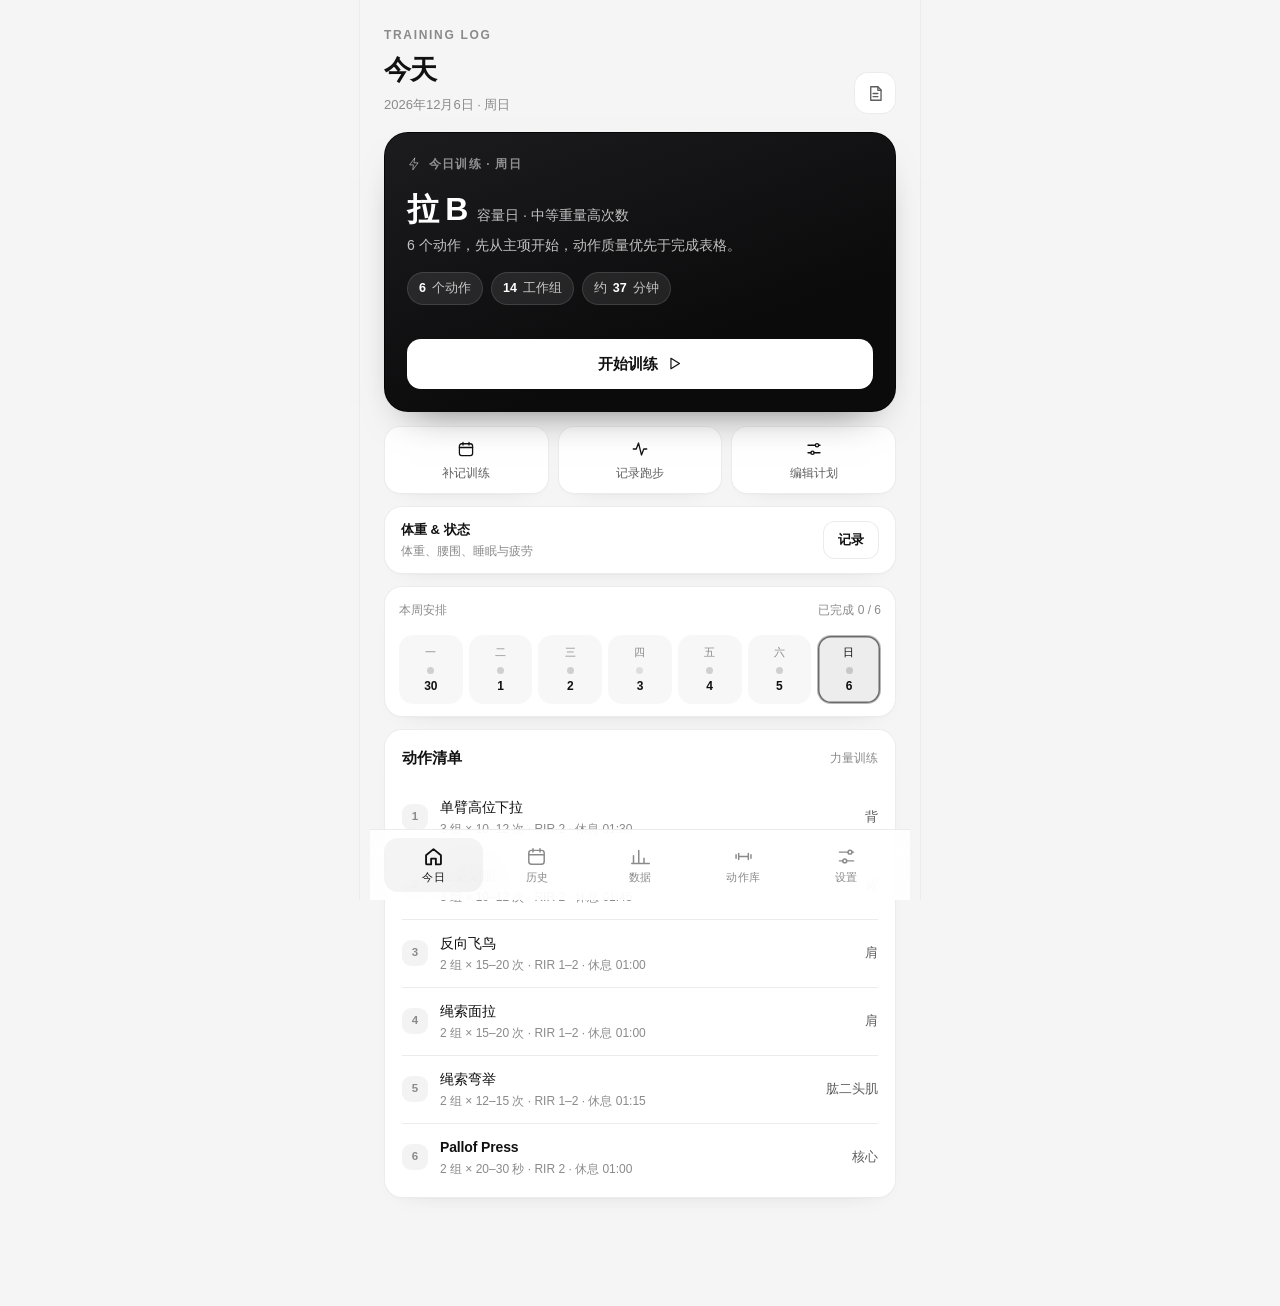
==== commit 0faed4ab: "Add files via upload" ====
--- a/index.html
+++ b/index.html
@@ -1,60 +1,7462 @@
-<!doctype html>
-<html lang="zh-CN">
-  <head>
-    <meta charset="utf-8" />
-    <meta name="viewport" content="width=device-width, initial-scale=1, viewport-fit=cover" />
-    <meta name="theme-color" content="#0a0e0d" />
-    <meta name="description" content="练迹 FitLog —— 移动优先的健身训练记录与分析原型。查阅动作、记录训练、获得有依据的复盘与安全提示。" />
-    <meta name="format-detection" content="telephone=no" />
-    <title>练迹 FitLog · 训练记录</title>
-    <link rel="manifest" href="./manifest.webmanifest" />
-    <link rel="icon" type="image/svg+xml" href="./icons/icon.svg" />
-    <link rel="apple-touch-icon" href="./icons/apple-touch-icon.png" />
-    <meta name="apple-mobile-web-app-capable" content="yes" />
-    <meta name="apple-mobile-web-app-status-bar-style" content="black-translucent" />
-    <meta name="apple-mobile-web-app-title" content="练迹" />
-    <link rel="stylesheet" href="./src/styles/tokens.css" />
-    <link rel="stylesheet" href="./src/styles/base.css" />
-    <link rel="stylesheet" href="./src/styles/components.css" />
-    <link rel="stylesheet" href="./src/styles/pages.css" />
-    <link rel="stylesheet" href="./src/styles/settings.css" />
-    <link rel="stylesheet" href="./src/features/library/library.css" />
-    <link rel="stylesheet" href="./src/features/log/log.css" />
-    <link rel="stylesheet" href="./src/features/analysis/analysis.css" />
-  </head>
-  <body>
-    <div id="offline-bar" class="offline-bar" hidden>当前处于离线状态：记录会保存在本机，联网后可继续使用（原型阶段暂不涉及云端同步）</div>
-
-    <main id="app" aria-live="polite">
-      <section class="screen boot">
-        <div class="boot__logo">练迹</div>
-        <p class="boot__text">正在加载动作库与训练数据…</p>
-      </section>
+<!DOCTYPE html>
+<html data-page-node-id="4BgoXGZIjKUIE94hdlyIJY" lang="zh-CN">
+<head data-page-node-id="6K3vuKblB557OgptcCpAPZ">
+
+  <meta data-page-node-id="H8Z634RjQCT3QkQrh6NbOW" charset="utf-8">
+  <meta name="viewport" content="width=device-width, initial-scale=1, viewport-fit=cover">
+  <meta name="theme-color" content="#ffffff">
+  <link rel="apple-touch-icon" href="icons/apple-touch-icon.png">
+  <meta data-page-node-id="sHBAgS1FxK8gGfsgb4abY8" content="yes" name="mobile-web-app-capable">
+  <meta data-page-node-id="vWqHRIFQ7TsLqAGckA4BVm" content="yes" name="apple-mobile-web-app-capable">
+  <meta data-page-node-id="H5lo8o8eobjHa5nm4VDQzP" content="black-translucent" name="apple-mobile-web-app-status-bar-style">
+  <meta data-page-node-id="joCa9U9R2MdzbBMVvzWFEs" content="个人训练计划与健身记录：三分化六练，逐组完成、自动休息计时、单次训练即时补录。" name="description">
+  <link rel="manifest" href="manifest.webmanifest">
+  <title data-page-node-id="KFOhp5UWlu4AJMWG9jkAlb" data-pnid-children="zbtNJm9cxdGMDMHRS9T8SI">训练日志 · 三分化六练</title>
+  <link rel="icon" href="icons/icon-192.png" sizes="192x192">
+  <style>
+/* ==========================================================
+   训练日志 · 三分化六练  |  视觉系统
+   ========================================================== */
+
+:root {
+  --bg: #f5f5f6;
+  --bg-soft: #efeff0;
+  --surface: #ffffff;
+  --surface-2: #f3f3f4;
+  --surface-3: #e8e8e9;
+  --line: rgba(0, 0, 0, .075);
+  --line-strong: rgba(0, 0, 0, .18);
+  --text: #111111;
+  --text-2: #5d5d5d;
+  --muted: #8a8a8a;
+  --accent: #111111;
+  --accent-dim: rgba(0, 0, 0, .06);
+  --accent-ink: #ffffff;
+  --blue: #555555;
+  --warn: #3f3f3f;
+  --danger: #111111;
+  --radius: 18px;
+  --radius-sm: 12px;
+  --shadow-card: 0 1px 2px rgba(0,0,0,.025), 0 10px 26px -22px rgba(0,0,0,.22);
+  --shadow-pop: 0 18px 44px -22px rgba(0,0,0,.32);
+  --mono: ui-monospace, "SF Mono", "JetBrains Mono", Menlo, Consolas, monospace;
+  --font: -apple-system, BlinkMacSystemFont, "Segoe UI", "PingFang SC", "Hiragino Sans GB",
+          "Noto Sans SC", "Microsoft YaHei", sans-serif;
+}
+
+* { box-sizing: border-box; -webkit-tap-highlight-color: transparent; }
+
+svg { flex-shrink: 0; }
+
+html, body {
+  margin: 0; padding: 0;
+  background: var(--bg);
+  color: var(--text);
+  font-family: var(--font);
+  font-size: 15px;
+  line-height: 1.5;
+  -webkit-font-smoothing: antialiased;
+  -moz-osx-font-smoothing: grayscale;
+  text-rendering: optimizeLegibility;
+}
+
+body {
+  min-height: 100vh;
+  overflow-x: hidden;
+}
+
+button, input, textarea, select {
+  font: inherit; color: inherit;
+}
+button { background: none; border: 0; cursor: pointer; }
+a { color: inherit; text-decoration: none; }
+input, textarea { border-radius: 0; }
+
+::selection { background: var(--accent); color: var(--accent-ink); }
+
+/* 背景光晕 */
+.bg-orbs { display: none; }
+
+/* ---------- 启动占位 / 加载失败提示 ---------- */
+.boot {
+  min-height: 70vh;
+  display: flex; flex-direction: column;
+  align-items: center; justify-content: center; gap: 14px;
+  text-align: center; padding: 40px 24px;
+}
+.boot-logo {
+  width: 46px; height: 46px; border-radius: 15px;
+  background: rgba(0,0,0,0.09);
+  border: 1px solid rgba(0,0,0,0.165);
+  color: var(--accent);
+  display: flex; align-items: center; justify-content: center;
+}
+.boot-logo svg { width: 23px; height: 23px; }
+.boot-txt { font-size: 13.5px; color: var(--text-2); }
+.boot-hint {
+  display: none;
+  font-size: 12px; line-height: 1.7; color: var(--muted);
+  max-width: 320px;
+}
+.boot-hint.on { display: block; }
+.boot.err .boot-logo { background: rgba(0,0,0,0.066); border-color: rgba(0,0,0,0.138); color: var(--warn); }
+.boot.err .boot-hint { color: var(--warn); }
+
+@keyframes bootPulse {
+  0%, 100% { opacity: .45; transform: scale(.96); }
+  50% { opacity: 1; transform: scale(1); }
+}
+.boot:not(.err) .boot-logo { animation: bootPulse 1.6s ease-in-out infinite; }
+
+/* ---------- 应用外壳 ---------- */
+.app {
+  position: relative;
+  z-index: 1;
+  width: 100%;
+  max-width: 540px;
+  margin: 0 auto;
+  min-height: 100vh;
+  padding: 0 18px calc(96px + env(safe-area-inset-bottom));
+  display: flex;
+  flex-direction: column;
+}
+
+@media (min-width: 760px) {
+  .app {
+    max-width: 560px;
+    padding-left: 24px;
+    padding-right: 24px;
+  }
+  body::before {
+    content: "";
+    position: fixed; left: 50%; top: 0; bottom: 0;
+    width: 560px; transform: translateX(-50%);
+    border-left: 1px solid rgba(0, 0, 0, .04);
+    border-right: 1px solid rgba(0, 0, 0, .04);
+    pointer-events: none;
+  }
+}
+
+/* ---------- 顶部 ---------- */
+.topbar {
+  display: flex;
+  align-items: flex-end;
+  justify-content: space-between;
+  gap: 14px;
+  padding: 26px 0 18px;
+}
+.topbar .eyebrow {
+  font-size: 12px;
+  letter-spacing: .14em;
+  text-transform: uppercase;
+  color: var(--muted);
+  font-weight: 600;
+}
+.topbar h1 {
+  margin: 6px 0 0;
+  font-size: 27px;
+  letter-spacing: -.035em;
+  font-weight: 680;
+}
+.topbar .sub {
+  margin-top: 4px;
+  font-size: 13px;
+  color: var(--muted);
+}
+.icon-btn {
+  width: 42px; height: 42px;
+  display: inline-flex; align-items: center; justify-content: center;
+  border-radius: 14px;
+  background: var(--surface);
+  border: 1px solid var(--line);
+  color: var(--text-2);
+  transition: .18s;
+}
+.icon-btn:active { transform: scale(.94); background: var(--surface-2); }
+.icon-btn svg { width: 19px; height: 19px; }
+
+/* ---------- 卡片 ---------- */
+.card {
+  background: var(--surface);
+  border: 1px solid var(--line);
+  border-radius: var(--radius);
+  padding: 17px;
+  margin-bottom: 12px;
+  position: relative;
+  overflow: hidden;
+  box-shadow: var(--shadow-card);
+}
+.card.flat { background: var(--surface); }
+.card-title {
+  display: flex; align-items: center; justify-content: space-between;
+  gap: 10px;
+  margin: 0 0 14px;
+}
+.card-title h2 {
+  margin: 0; font-size: 15px; font-weight: 650; letter-spacing: -.01em;
+}
+.card-title .hint { font-size: 12px; color: var(--muted); }
+.section-label {
+  font-size: 12px; font-weight: 600; letter-spacing: .12em;
+  text-transform: uppercase; color: var(--muted);
+  margin: 24px 2px 10px;
+}
+
+/* ---------- 首页 Hero ---------- */
+.hero {
+  position: relative;
+  border-radius: 24px;
+  padding: 22px;
+  overflow: hidden;
+  margin-bottom: 14px;
+  background: linear-gradient(160deg, #1c1c1e, #0b0b0c 70%);
+  border: 1px solid rgba(0,0,0,.6);
+  box-shadow: 0 20px 40px -26px rgba(0,0,0,.65);
+  --text: #ffffff;
+  --text-2: rgba(255,255,255,.74);
+  --muted: rgba(255,255,255,.52);
+  --accent: #ffffff;
+  --accent-dim: rgba(255,255,255,.16);
+  --line: rgba(255,255,255,.16);
+  color: var(--text);
+}
+.hero .hero-top { color: var(--muted); }
+.hero .hero-meta .m {
+  background: rgba(255,255,255,.09);
+  border-color: rgba(255,255,255,.12);
+  color: var(--text-2);
+}
+.hero .bar { background: rgba(255,255,255,.16); }
+.hero .bar > i { background: #ffffff; }
+.hero .btn {
+  background: rgba(255,255,255,.10);
+  border-color: rgba(255,255,255,.18);
+  color: #ffffff;
+}
+.hero .btn.primary {
+  background: #ffffff; color: #111111;
+  border-color: transparent;
+  box-shadow: none;
+}
+.hero .btn.ghost { background: transparent; }
+.hero-top {
+  display: flex; align-items: center; gap: 8px;
+  font-size: 12px; letter-spacing: .1em; text-transform: uppercase;
+  color: var(--text-2); font-weight: 600;
+}
+.hero-top svg { width: 14px; height: 14px; }
+.card-title h2 svg { width: 15px; height: 15px; vertical-align: -2px; margin-right: 5px; }
+.row .idx svg { width: 13px; height: 13px; }
+.hero h2 small { white-space: nowrap; }
+.hero h2 {
+  margin: 12px 0 2px;
+  font-size: 32px; font-weight: 680; letter-spacing: -.04em;
+  display: flex; align-items: baseline; gap: 10px;
+}
+.hero h2 small {
+  font-size: 14px; font-weight: 500; letter-spacing: 0;
+  color: var(--text-2);
+}
+.hero .focus { color: var(--text-2); font-size: 14px; margin-bottom: 16px; }
+.hero-meta {
+  display: flex; flex-wrap: wrap; gap: 8px; margin-bottom: 18px;
+}
+.hero-meta .m {
+  display: inline-flex; align-items: center; gap: 6px;
+  font-size: 12.5px; color: var(--text-2);
+  background: rgba(0,0,0,.05);
+  border: 1px solid rgba(0,0,0,.06);
+  padding: 6px 11px; border-radius: 999px;
+}
+.hero-meta .m b { color: var(--text); font-weight: 650; font-variant-numeric: tabular-nums; }
+
+.btn {
+  display: inline-flex; align-items: center; justify-content: center; gap: 8px;
+  height: 50px; padding: 0 20px;
+  border-radius: 14px;
+  font-weight: 600; font-size: 15px;
+  background: var(--surface); color: var(--text);
+  border: 1px solid var(--line);
+  transition: transform .15s, background .15s, opacity .15s, box-shadow .15s;
+  white-space: nowrap;
+}
+.btn:active { transform: scale(.975); }
+.btn.primary {
+  background: var(--text); color: #fff;
+  border-color: transparent;
+  font-weight: 600;
+  box-shadow: 0 8px 18px -10px rgba(0,0,0,.55);
+}
+.btn.primary:active { box-shadow: 0 3px 8px -6px rgba(0,0,0,.5); }
+.btn.ghost { background: transparent; }
+.btn.block { width: 100%; }
+.btn.sm { height: 38px; padding: 0 14px; font-size: 13px; border-radius: 12px; }
+.btn:disabled { opacity: .45; }
+.btn svg { width: 17px; height: 17px; }
+
+/* 本周条 */
+.weekstrip {
+  display: grid; grid-template-columns: repeat(7, 1fr);
+  gap: 6px; margin-top: 16px;
+}
+.wd {
+  border-radius: 14px;
+  padding: 9px 4px 8px;
+  text-align: center;
+  background: rgba(0,0,0,.03);
+  border: 1px solid transparent;
+  transition: .2s;
+}
+.wd .d { font-size: 10.5px; color: var(--muted); letter-spacing: .04em; }
+.wd .dot {
+  width: 7px; height: 7px; border-radius: 50%;
+  margin: 6px auto 0;
+  background: rgba(0,0,0,.16);
+}
+.wd .t { font-size: 12px; font-weight: 600; margin-top: 3px; }
+.wd.done { background: rgba(0,0,0,0.06); border-color: rgba(0,0,0,0.165); }
+.wd.done .dot { background: var(--accent); box-shadow: 0 0 10px rgba(0,0,0,0.22); }
+.wd.today { border-color: rgba(0,0,0,.22); background: rgba(0,0,0,.07); }
+.wd.today .d { color: var(--text); }
+.wd.rest .dot { background: rgba(0,0,0,.1); }
+.wd.missed .dot { background: rgba(0,0,0,0.14); }
+
+/* 列表行 */
+.row {
+  display: flex; align-items: center; gap: 12px;
+  padding: 13px 0;
+  border-bottom: 1px solid var(--line);
+}
+.row:last-child { border-bottom: 0; padding-bottom: 2px; }
+.row:first-of-type { padding-top: 2px; }
+.row .idx {
+  width: 26px; height: 26px; flex: 0 0 26px;
+  border-radius: 9px;
+  background: var(--surface-2);
+  color: var(--muted);
+  font-size: 11.5px; font-weight: 650;
+  display: flex; align-items: center; justify-content: center;
+  font-variant-numeric: tabular-nums;
+}
+.row .grow { flex: 1; min-width: 0; }
+.row .nm { font-size: 14px; font-weight: 550; letter-spacing: -.01em; }
+.row .meta { font-size: 12px; color: var(--muted); margin-top: 2px; }
+.row .val {
+  font-size: 12.5px; color: var(--text-2); font-variant-numeric: tabular-nums;
+  text-align: right; white-space: nowrap;
+}
+.row.done .nm { color: var(--text-2); }
+.row.done .idx { background: var(--accent-dim); color: var(--accent); }
+
+/* 徽标 */
+.tag {
+  display: inline-flex; align-items: center; gap: 5px;
+  font-size: 11px; padding: 3px 8px; border-radius: 7px;
+  background: var(--surface-2); color: var(--text-2);
+  border: 1px solid var(--line);
+  white-space: nowrap;
+}
+.tag.accent { background: var(--accent-dim); color: var(--accent); border-color: rgba(0,0,0,0.15); }
+.tag.warn { background: rgba(0,0,0,0.066); color: var(--warn); border-color: rgba(0,0,0,0.11); }
+.tag.danger { background: rgba(0,0,0,0.066); color: var(--danger); border-color: rgba(0,0,0,0.121); }
+.tag.mute { color: var(--muted); }
+
+/* 提示条 */
+.note {
+  display: flex; gap: 10px;
+  font-size: 12.5px; color: var(--text-2);
+  background: rgba(0,0,0,.03);
+  border: 1px solid var(--line);
+  border-radius: var(--radius-sm);
+  padding: 12px 14px;
+  line-height: 1.55;
+}
+.note svg { width: 16px; height: 16px; flex: 0 0 16px; margin-top: 1px; color: var(--muted); }
+.note.warn { background: rgba(0,0,0,0.039); border-color: rgba(0,0,0,0.099); color: #3a3a3a; }
+.note.warn svg { color: var(--warn); }
+
+/* 进度条 */
+.bar { height: 6px; border-radius: 99px; background: rgba(0,0,0,.08); overflow: hidden; }
+.bar > i { display: block; height: 100%; border-radius: 99px; background: var(--accent); transition: width .4s ease; }
+
+/* 空状态 */
+.empty {
+  text-align: center; padding: 30px 18px; color: var(--muted); font-size: 13px;
+}
+.empty svg { width: 28px; height: 28px; margin-bottom: 8px; opacity: .4; }
+
+/* ---------- 底部导航 ---------- */
+.tabbar {
+  position: fixed;
+  left: 50%; bottom: 0;
+  transform: translateX(-50%);
+  width: 100%; max-width: 540px;
+  z-index: 30;
+  padding: 8px 14px calc(8px + env(safe-area-inset-bottom));
+  background: rgba(255, 255, 255, .88);
+  border-top: 1px solid var(--line);
+  backdrop-filter: blur(20px);
+  -webkit-backdrop-filter: blur(20px);
+  display: flex;
+  gap: 4px;
+}
+.tab {
+  flex: 1;
+  display: flex; flex-direction: column; align-items: center; gap: 3px;
+  padding: 8px 2px 6px;
+  border-radius: 14px;
+  color: var(--muted);
+  font-size: 10.5px;
+  letter-spacing: .02em;
+  transition: .18s;
+}
+.tab svg { width: 21px; height: 21px; stroke-width: 1.7; }
+.tab.active { color: var(--accent); background: rgba(0,0,0,.045); }
+.tab.active svg { stroke-width: 2.1; }
+.tab:active { background: rgba(0,0,0,.04); }
+
+/* ---------- 训练执行层 ---------- */
+.workout-layer {
+  position: fixed; inset: 0; z-index: 50;
+  background: var(--bg);
+  display: flex; flex-direction: column;
+  overflow: hidden;
+}
+.workout-layer.hidden { display: none; }
+.wk-scroll {
+  flex: 1;
+  display: flex;
+  flex-direction: column;
+  overflow-y: auto;
+  -webkit-overflow-scrolling: touch;
+  padding: 0 20px 10px;
+  max-width: 540px; margin: 0 auto; width: 100%;
+}
+.wk-scroll > * { flex-shrink: 0; }
+.wk-scroll > .note { margin-top: auto; }
+.wk-scroll.center-content { justify-content: center; }
+.wk-scroll.center-content > .note { margin-top: 18px; }
+.wk-head {
+  max-width: 540px; margin: 0 auto; width: 100%;
+  padding: calc(14px + env(safe-area-inset-top)) 20px 12px;
+  display: flex; align-items: center; gap: 12px;
+}
+.wk-head .grow { flex: 1; text-align: center; }
+.wk-head .k { font-size: 11.5px; letter-spacing: .1em; text-transform: uppercase; color: var(--muted); }
+.wk-head .v { font-size: 14px; font-weight: 600; margin-top: 2px; }
+.wk-head .icon-btn { background: rgba(0,0,0,.05); border-color: transparent; }
+
+.setdots { display: flex; gap: 6px; margin: 4px 0 18px; }
+.setdots i {
+  flex: 1; height: 4px; border-radius: 99px;
+  background: rgba(0,0,0,.1);
+  transition: .3s;
+}
+.setdots i.done { background: var(--accent); }
+.setdots i.cur { background: rgba(0,0,0,0.22); }
+.setdots i.extra { background: var(--blue); }
+
+/* 当前动作卡 */
+.ex-card {
+  border-radius: 26px;
+  padding: 20px;
+  background: linear-gradient(180deg, rgba(0,0,0,.05), rgba(0,0,0,.015)), var(--surface);
+  border: 1px solid var(--line);
+  margin-bottom: 16px;
+}
+.ex-card .exname {
+  font-size: 26px; font-weight: 720; letter-spacing: -.03em; line-height: 1.2;
+  margin: 6px 0 8px;
+}
+.ex-card .gear { font-size: 12.5px; color: var(--muted); display: flex; align-items: center; gap: 6px; }
+.ex-specs {
+  display: grid; grid-template-columns: repeat(3, 1fr);
+  gap: 1px;
+  margin-top: 18px;
+  background: var(--line);
+  border-radius: 14px;
+  overflow: hidden;
+}
+.ex-specs > div {
+  background: var(--surface);
+  padding: 11px 10px;
+  text-align: center;
+}
+.ex-specs .k { font-size: 10.5px; color: var(--muted); letter-spacing: .04em; }
+.ex-specs .v {
+  font-size: 16px; font-weight: 650; margin-top: 3px;
+  font-variant-numeric: tabular-nums;
+}
+.ex-cue {
+  margin-top: 16px; font-size: 12.5px; color: var(--text-2);
+  line-height: 1.6;
+  padding-left: 11px; border-left: 2px solid rgba(0,0,0,0.22);
+}
+.lastrec {
+  margin-top: 14px; font-size: 12px; color: var(--muted);
+  display: flex; gap: 6px; align-items: flex-start;
+}
+.lastrec b { color: var(--text-2); font-weight: 600; }
+
+/* 大组号 */
+.setbig {
+  text-align: center;
+  padding: 6px 0 14px;
+  flex: 1;
+  display: flex; flex-direction: column; justify-content: center;
+}
+.setbig .n {
+  font-size: 66px; font-weight: 750; line-height: 1;
+  letter-spacing: -.05em;
+  font-variant-numeric: tabular-nums;
+  display: flex; align-items: baseline; justify-content: center; gap: 4px;
+}
+.setbig .n small { font-size: 18px; color: var(--muted); font-weight: 500; letter-spacing: 0; }
+.prev-sets {
+  display: flex; flex-wrap: wrap; justify-content: center; gap: 6px;
+  margin-top: 14px; padding: 0 8px;
+}
+.queue { margin-top: 26px; border-top: 1px solid var(--line); padding-top: 15px; }
+.qhead {
+  font-size: 10.5px; letter-spacing: .14em; text-transform: uppercase;
+  color: var(--muted); margin-bottom: 6px; font-weight: 600;
+}
+.qrow {
+  display: flex; align-items: center; gap: 10px;
+  padding: 7px 0; font-size: 13px; color: var(--text-2);
+}
+.qrow .n {
+  width: 18px; height: 18px; flex: 0 0 18px; border-radius: 6px;
+  background: rgba(0,0,0,.05); color: var(--muted);
+  font-size: 9.5px; display: flex; align-items: center; justify-content: center;
+}
+.qrow em { margin-left: auto; font-style: normal; font-size: 11.5px; color: var(--muted); white-space: nowrap; }
+.setbig .label {
+  margin-top: 10px; font-size: 12px; color: var(--muted); letter-spacing: .16em; text-transform: uppercase;
+}
+
+.wk-foot {
+  position: relative;
+  padding: 14px 20px calc(16px + env(safe-area-inset-bottom));
+  background: linear-gradient(180deg, rgba(245,245,246,0), var(--bg) 34%);
+  max-width: 540px; margin: 0 auto; width: 100%;
+  flex-shrink: 0;
+}
+.wk-foot .btn { width: 100%; height: 58px; font-size: 16px; border-radius: 18px; }
+.wk-sub {
+  display: flex; justify-content: center; gap: 8px; margin-top: 10px;
+}
+.wk-sub button {
+  font-size: 12.5px; color: var(--muted);
+  padding: 8px 12px; border-radius: 10px;
+  border: 1px solid transparent;
+}
+.wk-sub button:active { background: rgba(0,0,0,.05); }
+
+/* 休息 */
+.rest-wrap { text-align: center; padding-top: 4px; }
+.rest-kicker {
+  display: inline-flex; align-items: center; gap: 7px;
+  font-size: 11.5px; letter-spacing: .12em; text-transform: uppercase;
+  color: var(--muted); margin-bottom: 6px;
+}
+.rest-kicker .live {
+  width: 6px; height: 6px; border-radius: 50%; background: var(--accent);
+  box-shadow: 0 0 0 0 rgba(0,0,0,0.22);
+  animation: pulse 2s infinite;
+}
+@keyframes pulse {
+  0% { box-shadow: 0 0 0 0 rgba(0,0,0,0.22); }
+  70% { box-shadow: 0 0 0 9px rgba(0,0,0,0.0); }
+  100% { box-shadow: 0 0 0 0 rgba(0,0,0,0.0); }
+}
+.ring-wrap {
+  position: relative;
+  width: 176px; height: 176px;
+  margin: 2px auto 0;
+}
+.ring-wrap svg { transform: rotate(-90deg); width: 100%; height: 100%; }
+.ring-track { fill: none; stroke: rgba(0,0,0,.06); stroke-width: 4; }
+.ring-prog {
+  fill: none; stroke: var(--accent); stroke-width: 4; stroke-linecap: round;
+  transition: stroke-dashoffset .3s linear;
+}
+.ring-prog.finished { stroke: #ffffff; }
+.ring-center {
+  position: absolute; inset: 0;
+  display: flex; flex-direction: column; align-items: center; justify-content: center;
+}
+.ring-center .time {
+  font-family: var(--mono);
+  font-size: 40px; font-weight: 550; letter-spacing: -.045em;
+  font-variant-numeric: tabular-nums;
+}
+.ring-center .cap {
+  font-size: 11.5px; color: var(--muted); letter-spacing: .14em; text-transform: uppercase;
+  margin-top: 2px;
+}
+.ring-center.paused .time { color: var(--warn); }
+.ring-center.finished .time { color: var(--text); animation: restDone 1.6s ease-in-out infinite; }
+@keyframes restDone {
+  0%, 100% { opacity: 1; }
+  50% { opacity: .45; }
+}
+.timer-controls.is-finished [data-act="toggle-pause"],
+.timer-controls.is-finished [data-v="-15"] { display: none; }
+
+.timer-controls {
+  display: flex; justify-content: center; gap: 6px; margin: 2px 0 10px;
+  flex-wrap: nowrap;
+}
+.timer-controls button {
+  height: 36px; padding: 0 11px; border-radius: 10px;
+  background: var(--surface-2); border: 1px solid var(--line);
+  font-size: 12.5px; font-weight: 550; color: var(--text-2);
+  display: inline-flex; align-items: center; justify-content: center; gap: 5px;
+  white-space: nowrap;
+  transition: .15s;
+}
+.timer-controls button:active { transform: scale(.96); }
+.timer-controls button svg { width: 15px; height: 15px; }
+
+/* 记录上一组 */
+.log-card {
+  border-radius: 22px;
+  background: var(--surface);
+  border: 1px solid var(--line);
+  padding: 14px 16px;
+  text-align: left;
+  margin-bottom: 14px;
+}
+.log-head {
+  display: flex; align-items: center; justify-content: space-between;
+  margin-bottom: 12px;
+}
+.log-head .t { font-size: 13.5px; font-weight: 650; display: flex; align-items: center; gap: 8px; }
+.log-head .saved {
+  font-size: 11px; color: var(--accent); opacity: 0;
+  transition: opacity .3s;
+  display: inline-flex; align-items: center; gap: 4px;
+}
+.log-head .saved.on { opacity: 1; }
+.log-grid {
+  display: grid; grid-template-columns: 1fr 1fr 1fr; gap: 9px;
+}
+.field label {
+  display: block; font-size: 10.5px; color: var(--muted);
+  letter-spacing: .06em; text-transform: uppercase; margin-bottom: 6px;
+}
+.field .ctrl {
+  display: flex; align-items: center;
+  background: var(--surface-2);
+  border: 1px solid var(--line);
+  border-radius: 12px;
+  overflow: hidden;
+  height: 44px;
+}
+.field .ctrl input {
+  flex: 1; min-width: 0; width: 100%;
+  background: transparent; border: 0; outline: none;
+  text-align: center;
+  font-size: 16px; font-weight: 600;
+  font-variant-numeric: tabular-nums;
+  padding: 0;
+}
+.field .ctrl button {
+  width: 28px; height: 100%;
+  color: var(--muted); font-size: 16px;
+  display: flex; align-items: center; justify-content: center;
+  flex: 0 0 28px;
+}
+.field .ctrl button:active { background: rgba(0,0,0,.06); color: var(--text); }
+.field .ctrl input::placeholder { color: rgba(0,0,0,.22); font-weight: 500; }
+.field.wide { grid-column: span 3; margin-top: 9px; }
+.field.wide .ctrl { height: 40px; }
+.field.wide input { text-align: left; padding: 0 12px; font-size: 16px; font-weight: 500; }
+.rir-chips { display: flex; gap: 5px; margin-top: 8px; }
+.rir-chips button {
+  flex: 1; height: 26px; border-radius: 7px;
+  font-size: 10.5px; color: var(--muted); white-space: nowrap; padding: 0 2px;
+  background: rgba(0,0,0,.04); border: 1px solid transparent;
+}
+.rir-chips button.on { background: var(--accent-dim); color: var(--accent); border-color: rgba(0,0,0,0.188); }
+
+/* 两种字段布局 / RPE 滑杆 */
+.log-grid.two { grid-template-columns: 1fr 1fr; }
+.rpe-wrap { padding: 2px 2px 0; }
+.rpe-top { display: flex; align-items: baseline; justify-content: space-between; margin-bottom: 6px; }
+.rpe-top span { font-size: 10.5px; color: var(--muted); letter-spacing: .06em; text-transform: uppercase; }
+.rpe-top b { font-size: 22px; font-variant-numeric: tabular-nums; letter-spacing: -.02em; }
+.rpe-range {
+  width: 100%; height: 30px; margin: 0;
+  accent-color: var(--accent);
+  background: transparent;
+}
+.rpe-scale { display: flex; justify-content: space-between; font-size: 10.5px; color: var(--muted); margin-top: -2px; }
+.field .ctrl input[type="date"] { text-align: left; padding: 0 10px; font-size: 15px; font-weight: 500; }
+
+/* 打卡记录行 */
+.ck-row {
+  display: flex; align-items: center; gap: 10px; width: 100%;
+  padding: 11px 2px; text-align: left;
+  border-bottom: 1px solid var(--line);
+  font-size: 12.5px; color: var(--text-2);
+}
+.ck-row:last-child { border-bottom: 0; }
+.ck-row .d { width: 44px; flex: 0 0 44px; color: var(--muted); font-variant-numeric: tabular-nums; }
+.ck-row .grow { flex: 1; min-width: 0; overflow: hidden; text-overflow: ellipsis; white-space: nowrap; }
+.ck-row .chev { color: var(--muted); display: inline-flex; }
+.ck-row .chev svg { width: 14px; height: 14px; }
+
+/* 完成动作 / 完成训练 */
+.finish { text-align: center; padding: 30px 0 10px; }
+.finish .badge {
+  width: 74px; height: 74px; border-radius: 24px;
+  background: var(--accent-dim);
+  border: 1px solid rgba(0,0,0,0.21);
+  display: flex; align-items: center; justify-content: center;
+  margin: 0 auto 18px;
+  color: var(--accent);
+}
+.finish .badge svg { width: 34px; height: 34px; }
+.finish h2 { font-size: 27px; margin: 0 0 6px; letter-spacing: -.03em; }
+.finish p { color: var(--muted); font-size: 13px; margin: 0 0 22px; }
+.summary-grid {
+  display: grid; grid-template-columns: repeat(3, 1fr); gap: 10px;
+  margin-bottom: 22px;
+}
+.summary-grid > div {
+  background: var(--surface); border: 1px solid var(--line);
+  border-radius: 16px; padding: 14px 8px;
+}
+.summary-grid .v { font-size: 24px; font-weight: 720; font-variant-numeric: tabular-nums; letter-spacing: -.03em; }
+.summary-grid .k { font-size: 11px; color: var(--muted); margin-top: 3px; }
+
+.setpills { display: flex; flex-wrap: wrap; gap: 6px; margin-top: 8px; }
+.setpills .pill {
+  display: inline-flex; align-items: center; gap: 6px;
+  cursor: pointer;
+  transition: border-color .15s, background .15s;
+  background: rgba(0,0,0,.04);
+  border: 1px solid var(--line);
+  border-radius: 9px; padding: 4px 8px;
+  font-size: 11.5px; color: var(--text-2);
+  font-variant-numeric: tabular-nums;
+}
+.setpills .pill i {
+  width: 14px; height: 14px; border-radius: 4px;
+  background: rgba(0,0,0,.07); color: var(--muted);
+  font-size: 9px; font-style: normal;
+  display: flex; align-items: center; justify-content: center;
+}
+.setpills .pill em { color: var(--muted); font-style: normal; }
+.setpills .pill:active { background: rgba(0,0,0,0.075); border-color: rgba(0,0,0,0.188); }
+.set-list { text-align: left; }
+.set-item {
+  display: flex; align-items: center; gap: 10px;
+  padding: 11px 0; border-bottom: 1px solid var(--line);
+  font-size: 13px;
+}
+.set-item:last-child { border-bottom: 0; }
+.set-item .no {
+  width: 22px; height: 22px; border-radius: 7px;
+  background: var(--surface-2); color: var(--muted);
+  font-size: 11px; display: flex; align-items: center; justify-content: center;
+  font-variant-numeric: tabular-nums;
+}
+.set-item .w { font-weight: 600; font-variant-numeric: tabular-nums; }
+.set-item .r { color: var(--text-2); font-variant-numeric: tabular-nums; }
+.set-item .sp { flex: 1; }
+.set-item .miss { font-size: 11px; color: var(--warn); }
+button.set-item.editable {
+  width: 100%; background: none; border: 0; border-bottom: 1px solid var(--line);
+  color: var(--text); font: inherit; text-align: left; cursor: pointer;
+  -webkit-tap-highlight-color: transparent;
+}
+button.set-item.editable:last-child { border-bottom: 0; }
+button.set-item.editable:active { background: rgba(0,0,0,0.05); }
+button.set-item.editable .miss { color: var(--text-2); }
+
+/* 休息页的紧凑记录胶囊 */
+.rec-card { padding: 14px 16px 15px; }
+.rec-card .card-title { margin-bottom: 10px; }
+.rec-pills { display: flex; flex-wrap: wrap; gap: 8px; }
+.rec-pill {
+  display: inline-flex; align-items: center; gap: 7px;
+  padding: 6px 11px 6px 6px; border: 1px solid var(--line-strong); border-radius: 999px;
+  background: none; color: var(--text); font: inherit; font-size: 12.5px;
+  font-variant-numeric: tabular-nums; cursor: pointer;
+  -webkit-tap-highlight-color: transparent;
+}
+.rec-pill i {
+  width: 20px; height: 20px; border-radius: 999px; background: rgba(0,0,0,.08);
+  color: var(--muted); font-style: normal; font-size: 10.5px;
+  display: flex; align-items: center; justify-content: center;
+}
+.rec-pill b { font-weight: 600; }
+.rec-pill span { color: var(--text-2); }
+.rec-pill em { font-style: normal; font-size: 10.5px; color: var(--muted); }
+.rec-pill.done i { background: var(--text); color: #fff; }
+.rec-pill:active { background: rgba(0,0,0,.06); }
+
+/* ---------- 弹层 ---------- */
+.sheet-mask {
+  position: fixed; inset: 0; z-index: 60;
+  background: rgba(0, 0, 0, .42);
+  backdrop-filter: blur(4px);
+  opacity: 0; transition: opacity .22s;
+  display: flex; align-items: flex-end; justify-content: center;
+}
+.sheet-mask.on { opacity: 1; }
+.sheet {
+  width: 100%; max-width: 540px;
+  background: #ffffff;
+  border-radius: 24px 24px 0 0;
+  border-top: 1px solid var(--line-strong);
+  box-shadow: 0 -18px 44px -20px rgba(0,0,0,.35);
+  padding: 10px 20px 0;
+  max-height: 86vh;
+  display: flex; flex-direction: column;
+  overflow: hidden;
+  transform: translateY(24px);
+  transition: transform .26s cubic-bezier(.2,.8,.3,1);
+}
+.sheet-mask.on .sheet { transform: translateY(0); }
+.sheet-grab {
+  width: 38px; height: 4px; border-radius: 99px;
+  background: rgba(0,0,0,.16);
+  margin: 4px auto 14px;
+}
+.sheet h3 {
+  margin: 0 0 4px; font-size: 19px; letter-spacing: -.02em;
+}
+.sheet .desc { font-size: 13px; color: var(--muted); margin-bottom: 18px; line-height: 1.6; }
+.sheet-body { flex: 1; min-height: 0; overflow-y: auto; -webkit-overflow-scrolling: touch;
+               padding-bottom: calc(22px + env(safe-area-inset-bottom)); }
+.sheet.has-actions .sheet-body { padding-bottom: 14px; }
+.sheet-actions { display: flex; gap: 10px; margin-top: 10px; flex: none;
+                 border-top: 1px solid var(--line);
+                 padding: 10px 0 calc(22px + env(safe-area-inset-bottom)); }
+.sheet-actions .btn { flex: 1; height: 48px; }
+.sheet-actions .btn.danger { background: rgba(0,0,0,0.066); color: var(--danger); border-color: rgba(0,0,0,0.138); }
+
+/* 选项列表 */
+.optlist { display: flex; flex-direction: column; gap: 2px; }
+.optlist button {
+  display: flex; align-items: center; gap: 12px;
+  padding: 14px 12px; border-radius: 13px;
+  text-align: left; width: 100%;
+  transition: .15s;
+}
+.optlist button:active { background: rgba(0,0,0,.05); }
+.optlist .nm { font-size: 14px; font-weight: 550; }
+.optlist .sub { font-size: 11.5px; color: var(--muted); margin-top: 2px; }
+.optlist .chev { margin-left: auto; color: var(--muted); }
+.optlist button.on { background: var(--accent-dim); }
+.optlist button.on .nm { color: var(--accent); }
+
+/* 确认框 */
+.dialog {
+  background: var(--surface); border: 1px solid var(--line-strong);
+  border-radius: 22px; padding: 22px;
+  width: calc(100% - 48px); max-width: 360px;
+  margin: auto;
+  transform: scale(.96); opacity: 0;
+  transition: .2s;
+}
+.sheet-mask.on .dialog { transform: scale(1); opacity: 1; }
+.dialog h3 { font-size: 17px; margin: 0 0 6px; }
+.dialog p { font-size: 13px; color: var(--muted); margin: 0 0 20px; line-height: 1.6; }
+.dialog .sheet-actions { margin-top: 0; }
+
+/* Toast */
+#toast-root {
+  position: fixed; left: 50%; bottom: calc(96px + env(safe-area-inset-bottom));
+  transform: translateX(-50%);
+  z-index: 90; pointer-events: none;
+  display: flex; flex-direction: column; gap: 8px; align-items: center;
+  width: 100%; max-width: 400px;
+}
+.toast {
+  background: rgba(255,255,255,.98);
+  border: 1px solid rgba(0,0,0,.14);
+  color: var(--text);
+  padding: 11px 18px; border-radius: 13px;
+  font-size: 13px; font-weight: 500;
+  box-shadow: 0 12px 32px -12px rgba(0,0,0,.28);
+  animation: toastIn .25s ease;
+  max-width: 90%;
+}
+.toast.dark { border-color: var(--line-strong); background: rgba(250,250,250,.98); }
+@keyframes toastIn {
+  from { opacity: 0; transform: translateY(8px) scale(.97); }
+  to { opacity: 1; transform: none; }
+}
+
+/* ---------- 分段控件 ---------- */
+.segmented {
+  display: inline-flex;
+  background: var(--surface);
+  border: 1px solid var(--line);
+  border-radius: 12px;
+  padding: 3px;
+  gap: 2px;
+}
+.segmented button {
+  padding: 6px 13px; border-radius: 9px;
+  font-size: 12.5px; color: var(--muted); font-weight: 550;
+  transition: .18s;
+}
+.segmented button.on { background: var(--surface-3); color: var(--text); }
+.segmented.block { display: flex; width: 100%; }
+.segmented.block button { flex: 1; text-align: center; padding: 7px 2px; font-size: 12px; }
+
+/* ---------- 输入 ---------- */
+.input {
+  width: 100%; height: 46px;
+  background: var(--surface-2);
+  border: 1px solid var(--line);
+  border-radius: 13px;
+  padding: 0 14px;
+  outline: none;
+  font-size: 16px;
+  transition: border-color .2s;
+}
+.input:focus { border-color: rgba(0,0,0,0.22); }
+.input::placeholder { color: rgba(0,0,0,.2); }
+textarea.input { height: auto; padding: 12px 14px; resize: vertical; min-height: 74px; }
+.searchbox { position: relative; }
+.searchbox svg {
+  position: absolute; left: 14px; top: 50%; transform: translateY(-50%);
+  width: 17px; height: 17px; color: var(--muted);
+}
+.searchbox .input { padding-left: 42px; }
+
+.chiprow {
+  display: flex; gap: 7px; overflow-x: auto;
+  padding: 2px 0 4px;
+  scrollbar-width: none;
+}
+.chiprow::-webkit-scrollbar { display: none; }
+.chiprow {
+  -webkit-mask-image: linear-gradient(90deg, #000 90%, rgba(0,0,0,.15) 100%);
+  mask-image: linear-gradient(90deg, #000 90%, rgba(0,0,0,.15) 100%);
+}
+.chiprow button {
+  flex: 0 0 auto;
+  height: 32px; padding: 0 13px; border-radius: 99px;
+  background: var(--surface); border: 1px solid var(--line);
+  font-size: 12.5px; color: var(--text-2);
+  transition: .15s;
+}
+.chiprow button.on { background: var(--accent); color: var(--accent-ink); border-color: transparent; font-weight: 600; }
+
+/* ---------- 历史 / 日历 ---------- */
+.cal-head .icon-btn.prev svg { transform: rotate(180deg); }
+.cal-head {
+  display: flex; align-items: center; justify-content: space-between;
+  margin-bottom: 10px;
+}
+.cal-head .m { font-size: 15px; font-weight: 650; }
+.cal-grid {
+  display: grid; grid-template-columns: repeat(7, 1fr); gap: 3px;
+}
+.cal-grid .wd-name {
+  text-align: center; font-size: 10.5px; color: var(--muted);
+  padding: 4px 0 8px; letter-spacing: .04em;
+}
+.cal-d {
+  aspect-ratio: 1 / 1.06;
+  border-radius: 11px;
+  display: flex; flex-direction: column; align-items: center; justify-content: center;
+  gap: 3px;
+  font-size: 12.5px;
+  color: var(--text-2);
+  position: relative;
+  transition: .15s;
+  font-variant-numeric: tabular-nums;
+}
+.cal-d.out { opacity: .22; }
+.cal-d .mk {
+  width: 4px; height: 4px; border-radius: 50%; background: transparent;
+}
+.cal-d.done { background: rgba(0,0,0,0.075); color: var(--accent); font-weight: 600; }
+.cal-d.done .mk { background: var(--accent); }
+.cal-d.run { color: var(--blue); }
+.cal-d.run .mk { background: var(--blue); }
+.cal-d.today { box-shadow: inset 0 0 0 1px rgba(0,0,0,.28); }
+.cal-d.sel { background: rgba(0,0,0,.1); box-shadow: inset 0 0 0 1px rgba(0,0,0,.3); }
+.cal-d.miss .mk { background: rgba(0,0,0,0.14); }
+
+/* ---------- 动作库 ---------- */
+.lib-item {
+  display: flex; align-items: center; gap: 13px;
+  padding: 14px 0; border-bottom: 1px solid var(--line);
+  width: 100%; text-align: left;
+}
+.lib-item:last-child { border-bottom: 0; }
+.lib-thumb {
+  width: 44px; height: 44px; flex: 0 0 44px;
+  border-radius: 13px;
+  background: linear-gradient(150deg, rgba(0,0,0,0.105), rgba(0,0,0,.03));
+  border: 1px solid var(--line);
+  display: flex; align-items: center; justify-content: center;
+  color: rgba(0,0,0,0.22);
+}
+.lib-thumb svg { width: 20px; height: 20px; }
+.lib-item .nm { font-size: 14px; font-weight: 550; }
+.lib-item .mt { font-size: 11.5px; color: var(--muted); margin-top: 3px; display: flex; gap: 6px; flex-wrap: wrap; }
+.lib-item .chev { color: rgba(0,0,0,.2); }
+
+/* 动作详情 */
+.detail-hero {
+  background: linear-gradient(150deg, rgba(0,0,0,0.09), rgba(0,0,0,.02));
+  border: 1px solid rgba(0,0,0,0.12);
+  border-radius: 20px; padding: 18px;
+  margin-bottom: 16px;
+}
+.detail-hero h3 { margin: 0 0 6px; font-size: 22px; letter-spacing: -.02em; }
+.cue-list { margin: 0; padding: 0; list-style: none; }
+.cue-list li {
+  display: flex; gap: 10px; font-size: 13px; color: var(--text-2);
+  line-height: 1.65; padding: 8px 0;
+}
+.cue-list li .n {
+  width: 18px; height: 18px; flex: 0 0 18px; border-radius: 6px;
+  background: var(--surface-2); color: var(--muted);
+  font-size: 10px; display: flex; align-items: center; justify-content: center;
+  margin-top: 2px;
+}
+.alt-chips { display: flex; flex-wrap: wrap; gap: 7px; }
+
+/* 自建动作表单 */
+.chiprow.wrap {
+  flex-wrap: wrap; overflow: visible;
+  -webkit-mask-image: none; mask-image: none;
+  row-gap: 6px;
+}
+.ex-field { margin-bottom: 14px; }
+.ex-field > label {
+  display: block; font-size: 11.5px; color: var(--muted);
+  letter-spacing: .02em; margin-bottom: 7px;
+}
+.ex-field .input { height: 44px; font-size: 15px; }
+.ex-field textarea.input { min-height: 92px; font-size: 14px; line-height: 1.65; }
+.ex-field .chiprow { padding-bottom: 0; }
+.ex-field .chiprow button { height: 31px; font-size: 12px; }
+.ex-field .chiprow button:disabled { opacity: .35; }
+.lib-item .nm .tag { font-size: 10px; padding: 1px 6px; font-weight: 500; }
+
+/* ---------- 统计 ---------- */
+.stat-grid {
+  display: grid; grid-template-columns: 1fr 1fr; gap: 10px;
+  margin-bottom: 14px;
+}
+.stat {
+  background: var(--surface); border: 1px solid var(--line);
+  border-radius: 18px; padding: 15px 16px;
+}
+.stat .k { font-size: 11.5px; color: var(--muted); letter-spacing: .03em; }
+.stat .v {
+  font-size: 25px; font-weight: 700; letter-spacing: -.03em; margin-top: 5px;
+  font-variant-numeric: tabular-nums;
+}
+.stat .v small { font-size: 12px; font-weight: 500; color: var(--muted); margin-left: 3px; letter-spacing: 0; }
+.stat .d { font-size: 11.5px; margin-top: 4px; color: var(--muted); }
+.stat .d.up { color: var(--accent); }
+.stat .d.down { color: var(--warn); }
+
+.chart-box { margin-top: 4px; }
+.chart-box svg { width: 100%; height: auto; display: block; overflow: visible; }
+.legend {
+  display: flex; flex-wrap: wrap; gap: 10px 14px; margin-top: 10px;
+}
+.legend span {
+  display: inline-flex; align-items: center; gap: 6px;
+  font-size: 11.5px; color: var(--muted);
+}
+.legend i { width: 8px; height: 8px; border-radius: 3px; }
+
+.review-item {
+  display: flex; gap: 11px; padding: 13px 0;
+  border-bottom: 1px solid var(--line);
+}
+.review-item:last-child { border-bottom: 0; }
+.review-item .no {
+  width: 20px; height: 20px; flex: 0 0 20px; border-radius: 7px;
+  background: var(--accent-dim); color: var(--accent);
+  font-size: 10.5px; font-weight: 650;
+  display: flex; align-items: center; justify-content: center;
+  margin-top: 1px;
+}
+.review-item .t { font-size: 13px; font-weight: 600; margin-bottom: 3px; }
+.review-item .b { font-size: 12.5px; color: var(--text-2); line-height: 1.6; }
+.review-item .src { font-size: 11px; color: var(--muted); margin-top: 5px; }
+
+.bars { display: flex; flex-direction: column; gap: 12px; }
+.barline .top {
+  display: flex; justify-content: space-between; align-items: baseline;
+  font-size: 12px; margin-bottom: 6px;
+}
+.barline .top .g { color: var(--text-2); }
+.barline .top .n { color: var(--muted); font-variant-numeric: tabular-nums; }
+.barline .track {
+  height: 7px; border-radius: 99px; background: rgba(0,0,0,.06);
+  position: relative; overflow: hidden;
+}
+.barline .track i {
+  position: absolute; left: 0; top: 0; bottom: 0;
+  border-radius: 99px; background: linear-gradient(90deg, rgba(0,0,0,0.22), var(--accent));
+}
+.barline .track u {
+  position: absolute; top: -3px; bottom: -3px; width: 1px;
+  background: rgba(0,0,0,.35);
+}
+
+/* ---------- 设置 ---------- */
+.setrow {
+  display: flex; align-items: center; gap: 12px;
+  padding: 15px 0; border-bottom: 1px solid var(--line);
+}
+.setrow:last-child { border-bottom: 0; }
+.setrow .grow { flex: 1; }
+.setrow .t { font-size: 14px; font-weight: 500; }
+.setrow .s { font-size: 11.5px; color: var(--muted); margin-top: 2px; line-height: 1.45; }
+.switch {
+  width: 46px; height: 27px; border-radius: 99px;
+  background: rgba(0,0,0,.16);
+  position: relative; transition: .22s; flex: 0 0 46px;
+}
+.switch::after {
+  content: ""; position: absolute; top: 3px; left: 3px;
+  width: 21px; height: 21px; border-radius: 50%;
+  background: #fff; box-shadow: 0 1px 3px rgba(0,0,0,.28); transition: .22s;
+}
+.switch.on { background: var(--accent); }
+.switch.on::after { transform: translateX(19px); background: #ffffff; }
+
+/* 小工具 */
+.mut { color: var(--muted); }
+.tnum { font-variant-numeric: tabular-nums; }
+.nowrap { white-space: nowrap; }
+.hidden { display: none !important; }
+.mt8 { margin-top: 8px; } .mt12 { margin-top: 12px; } .mt16 { margin-top: 16px; }
+.mb0 { margin-bottom: 0; }
+.center { text-align: center; }
+.flex { display: flex; } .between { justify-content: space-between; } .aic { align-items: center; }
+.gap8 { gap: 8px; } .gap12 { gap: 12px; }
+.f11 { font-size: 11px; } .f12 { font-size: 12px; } .f13 { font-size: 13px; }
+
+.fade-in { animation: fadeIn .3s ease; }
+@keyframes fadeIn {
+  from { opacity: 0; transform: translateY(6px); }
+  to { opacity: 1; transform: none; }
+}
+
+
+/* ---------- 计划编辑 ---------- */
+.pe-list { display: flex; flex-direction: column; gap: 2px; }
+.pe-row { display: flex; align-items: center; gap: 6px; border-bottom: 1px solid var(--line); }
+.pe-row:last-child { border-bottom: 0; }
+.pe-main {
+  flex: 1; display: flex; align-items: center; gap: 11px;
+  padding: 12px 4px; text-align: left; min-width: 0;
+}
+.pe-main:disabled { opacity: .55; }
+.pe-d {
+  width: 28px; height: 28px; flex: 0 0 28px; border-radius: 9px;
+  background: var(--surface-2); color: var(--text-2);
+  font-size: 12px; display: flex; align-items: center; justify-content: center;
+}
+.pe-main .nm { font-size: 14px; font-weight: 550; }
+.pe-main .sub { font-size: 11.5px; color: var(--muted); margin-top: 2px; }
+.pe-mv { display: flex; gap: 4px; }
+.pe-mv button {
+  width: 28px; height: 28px; border-radius: 8px;
+  background: var(--surface-2); border: 1px solid var(--line);
+  color: var(--text-2); font-size: 12px;
+}
+.pe-mv button:disabled { opacity: .3; }
+.pe-back {
+  display: inline-flex; align-items: center; gap: 4px;
+  font-size: 12.5px; color: var(--muted); margin-bottom: 10px;
+}
+.pe-back svg { width: 14px; height: 14px; transform: rotate(180deg); }
+.pe-ex { padding: 13px 0; border-bottom: 1px solid var(--line); }
+.pe-ex:last-of-type { border-bottom: 0; }
+.pe-exhead { display: flex; align-items: center; justify-content: space-between; gap: 10px; margin-bottom: 10px; }
+.pe-exhead .nm { font-size: 14px; font-weight: 600; }
+.pe-exhead .sub { font-size: 11px; color: var(--muted); margin-top: 1px; }
+.pe-ctrls { display: grid; grid-template-columns: repeat(2, 1fr); gap: 8px; }
+.pe-tools { display: flex; gap: 4px; flex: 0 0 auto; }
+.pe-tools button {
+  min-width: 30px; height: 28px; padding: 0 7px;
+  border-radius: 8px; background: var(--surface-2);
+  border: 1px solid var(--line); color: var(--text-2);
+  font-size: 12px;
+}
+.pe-tools button:disabled { opacity: .3; }
+.pe-field { display: flex; align-items: center; justify-content: space-between; gap: 6px; }
+.pe-field > span { font-size: 11px; color: var(--muted); white-space: nowrap; }
+.pe-step {
+  display: flex; align-items: center;
+  background: var(--surface-2); border: 1px solid var(--line);
+  border-radius: 9px; height: 34px; min-width: 96px;
+}
+.pe-step button { width: 26px; height: 100%; color: var(--muted); font-size: 14px; }
+.pe-step b {
+  flex: 1; text-align: center; font-size: 12.5px; font-weight: 600;
+  font-variant-numeric: tabular-nums; white-space: nowrap;
+}
+
+
+/* ---------- 桌面端品牌侧栏 ---------- */
+.desk-aside { display: none; }
+
+@media (min-width: 1360px) {
+  .desk-aside {
+    display: block;
+    position: fixed;
+    left: calc(50% - 600px);
+    top: 50%;
+    transform: translateY(-50%);
+    width: 300px;
+    z-index: 2;
+    pointer-events: none;
+  }
+  .da-brand { display: flex; align-items: center; gap: 11px; margin-bottom: 34px; }
+  .da-logo {
+    width: 40px; height: 40px; border-radius: 13px;
+    background: rgba(0,0,0,0.09);
+    border: 1px solid rgba(0,0,0,0.18);
+    color: var(--accent);
+    display: flex; align-items: center; justify-content: center;
+  }
+  .da-logo svg { width: 21px; height: 21px; }
+  .da-name { font-size: 15px; font-weight: 650; letter-spacing: -.01em; }
+  .da-sub { font-size: 10.5px; letter-spacing: .14em; text-transform: uppercase; color: var(--muted); margin-top: 2px; }
+  .desk-aside h2 {
+    font-size: 34px; line-height: 1.28; letter-spacing: -.035em;
+    margin: 0 0 16px; font-weight: 700;
+  }
+  .desk-aside p { font-size: 13.5px; line-height: 1.75; color: var(--muted); margin: 0 0 30px; }
+  .da-steps { list-style: none; margin: 0 0 34px; padding: 0; }
+  .da-steps li {
+    display: flex; align-items: baseline; gap: 12px;
+    padding: 11px 0; border-top: 1px solid var(--line);
+    font-size: 13px; color: var(--text-2);
+  }
+  .da-steps li:last-child { border-bottom: 1px solid var(--line); }
+  .da-steps b { font-family: var(--mono); font-size: 10.5px; color: var(--accent); font-weight: 500; }
+  .da-foot { font-size: 11.5px; color: rgba(0,0,0,.28); letter-spacing: .02em; }
+}
+
+/* ==========================================================
+   体验升级组件
+   ========================================================== */
+
+/* 本周条可点：跳到对应日期的历史 */
+.wd { cursor: pointer; font: inherit; color: inherit; width: 100%; }
+.wd:active { transform: scale(.94); }
+.wd .t { font-variant-numeric: tabular-nums; }
+.wd.today { box-shadow: inset 0 0 0 1.5px rgba(0,0,0,.55); }
+.wd.today .t { font-weight: 700; }
+
+/* 首页快捷操作 */
+.quick-row { display: grid; grid-template-columns: repeat(3, 1fr); gap: 9px; margin-bottom: 12px; }
+.quick-row button {
+  display: flex; flex-direction: column; align-items: center; gap: 6px;
+  padding: 13px 6px 11px;
+  background: var(--surface); border: 1px solid var(--line);
+  border-radius: 16px; box-shadow: var(--shadow-card);
+  font-size: 12px; color: var(--text-2);
+  transition: .16s;
+}
+.quick-row button svg { width: 18px; height: 18px; color: var(--text); }
+.quick-row button:active { transform: scale(.96); background: var(--surface-2); }
+
+/* 主项建议：一句话，可直接照做 */
+.coach {
+  display: flex; gap: 9px; align-items: flex-start;
+  margin-top: 14px; padding: 11px 13px;
+  border-radius: 13px;
+  background: var(--surface-2);
+  border: 1px solid var(--line);
+  font-size: 12.5px; line-height: 1.6; color: var(--text-2);
+}
+.coach svg { width: 15px; height: 15px; flex: 0 0 15px; margin-top: 2px; color: var(--text); }
+.coach b { color: var(--text); font-weight: 650; font-variant-numeric: tabular-nums; }
+.hero .coach {
+  background: rgba(255,255,255,.08);
+  border-color: rgba(255,255,255,.12);
+  color: var(--text-2);
+}
+.hero .coach svg { color: #ffffff; }
+.hero .coach b { color: #ffffff; }
+
+/* 恢复日清单 */
+.rest-tips { display: flex; flex-direction: column; gap: 8px; margin: 4px 0 18px; }
+.rest-tips .tip {
+  display: flex; gap: 9px; align-items: center;
+  font-size: 13px; color: var(--text-2);
+}
+.rest-tips .tip svg { width: 15px; height: 15px; color: var(--muted); }
+
+/* 完成页：新纪录与对比 */
+.pr-card {
+  border-radius: 20px;
+  padding: 16px 17px;
+  margin-bottom: 12px;
+  background: linear-gradient(160deg, #1c1c1e, #0b0b0c);
+  color: #fff;
+  box-shadow: 0 16px 34px -24px rgba(0,0,0,.6);
+}
+.pr-card .pr-head {
+  display: flex; align-items: center; gap: 8px;
+  font-size: 12px; letter-spacing: .1em; text-transform: uppercase;
+  color: rgba(255,255,255,.6); margin-bottom: 10px; font-weight: 600;
+}
+.pr-card .pr-head svg { width: 15px; height: 15px; color: #fff; }
+.pr-line {
+  display: flex; align-items: baseline; justify-content: space-between; gap: 12px;
+  padding: 7px 0; border-top: 1px solid rgba(255,255,255,.12);
+  font-size: 13px;
+}
+.pr-line:first-of-type { border-top: 0; }
+.pr-line .nm { color: rgba(255,255,255,.82); }
+.pr-line .v { font-weight: 650; font-variant-numeric: tabular-nums; white-space: nowrap; }
+.pr-line .old { display: block; font-size: 11px; color: rgba(255,255,255,.45); margin-top: 2px; font-weight: 400; }
+
+.cmp-note {
+  display: flex; gap: 9px; align-items: flex-start;
+  font-size: 12.5px; color: var(--text-2);
+  padding: 12px 14px; margin-bottom: 12px;
+  background: var(--surface); border: 1px solid var(--line);
+  border-radius: 14px; line-height: 1.6;
+}
+.cmp-note svg { width: 15px; height: 15px; flex: 0 0 15px; margin-top: 2px; color: var(--muted); }
+.cmp-note b { color: var(--text); font-weight: 650; }
+
+/* 完成页数字下的补充说明 */
+.summary-grid .k { letter-spacing: .02em; }
+
+/* 动作清单可点 */
+.row[data-ex-detail] { cursor: pointer; }
+.row[data-ex-detail]:active { background: rgba(0,0,0,.03); }
+
+/* 云端同步卡片 */
+.cloud-card .card-title { margin-bottom: 10px; }
+.cloud-card .cloud-email { margin-top: 12px; padding-top: 12px; border-top: 1px solid var(--line); }
+.cloud-card .cloud-email .input { height: 42px; font-size: 15px; }
+.cloud-card .cloud-actions { display: flex; flex-direction: column; gap: 8px; margin-top: 12px; }
+.cloud-msg { margin-top: 10px; padding: 9px 11px; border-radius: 10px; font-size: 12px; line-height: 1.55; }
+.cloud-msg.ok { color: #246b45; background: rgba(58, 143, 91, .09); }
+.cloud-msg.err { color: var(--danger); background: rgba(196, 61, 48, .07); }
+
+
+</style>
+  <script data-page-node-id="656LsAYnBIyvz0AXSIaSiw" data-pnid-children="aiCXPN7cAc9Prh78Gnn4mq">
+    /* 启动自检：资源加载失败或脚本报错时，把原因显示在页面上，避免"点了没反应" */
+    (function () {
+      function hint(msg) {
+        var h = document.getElementById('boot-hint');
+        var b = document.getElementById('boot');
+        if (!h || !b) return;
+        h.textContent = msg;
+        h.classList.add('on');
+        b.classList.add('err');
+      }
+      window.addEventListener('error', function (e) {
+        var t = e.target;
+        if (t && (t.tagName === 'SCRIPT' || t.tagName === 'LINK')) {
+          hint('资源加载失败：' + (t.src || t.href).split('/').slice(-2).join('/') +
+            '。请确认 css 与 js 文件夹和 index.html 在同一个目录。');
+        } else if (e.message) {
+          hint('脚本错误：' + e.message);
+        }
+      }, true);
+      setTimeout(function () {
+        if (document.getElementById('boot')) {
+          hint('页面脚本没有运行。请确认文件完整（单文件版只有一个 html），且浏览器没有禁用脚本。');
+        }
+      }, 2500);
+    })();
+  </script>
+</head>
+<body data-page-node-id="ffLvyrei5XWhVlDN5gCJIZ">
+  <div data-page-node-id="kUdv2FnU0fKldtbqTP2QBg" class="bg-orbs"></div>
+
+  <aside data-page-node-id="FzS1dxMjvMOp6yTwMigDv2" aria-hidden="true" class="desk-aside">
+    <div data-page-node-id="SXeTcYM60g3kVmrdq191Tq" class="da-brand">
+      <div data-page-node-id="Nj4UkhXAIalWDJEWgSI3fD" class="da-logo">
+        <svg data-page-node-id="X59hDHlReRLF4JQz7Sowee" fill="none" stroke="currentColor" stroke-linecap="round" stroke-width="1.8" viewBox="0 0 24 24">
+          <path data-page-node-id="dJ46iEtNp0jDN1BNjTndqo" d="M7 8.5v7M4 10v4M17 8.5v7M20 10v4M7 12h10"/>
+        </svg>
+      </div>
+      <div data-page-node-id="oQspV79fFZKiDJTtkukg8K">
+        <div data-page-node-id="kcrmNhLAujlEe6lyrDloiJ" class="da-name"><!--pnid:wveKlBAbzem66weX9bItDy-->训练日志</div>
+        <div data-page-node-id="PAXuPUN6Wo5wsQZMlTmoLt" class="da-sub"><!--pnid:ILUdkypaQ7aLI8q46tRbNY-->Personal Training Log</div>
+      </div>
+    </div>
+    <h2 data-page-node-id="WvCpoejn3awNqnJHBPPdq3"><!--pnid:BCnqBpWLDB38Shi8hvySrv-->三分化六练，<br data-page-node-id="v7Ylt9FnPupWMEsKw0W35d"><!--pnid:GdiNvb6WEwIbGVJNaJvwaN-->逐组记录。</h2>
+    <p data-page-node-id="U1EQuQu2iKpUxyGzsivpi7"><!--pnid:Ak5xnzyhZ7M1hLOd1DL1qj-->腿 / 推 / 拉各两次，背部与核心优先。完成每组即启动休息计时，重量与 RIR 在休息期间补录。</p>
+    <ol data-page-node-id="HAsBPVZByHZSaZ4P4k0cDh" class="da-steps">
+      <li data-page-node-id="Qigwsp6gzXQn3mA62isV6Z"><b data-page-node-id="B5LGvaK4FcKyFdaWyqeqxo"><!--pnid:hNxdo3UZxuqhHXkXhAitUq-->01</b><span data-page-node-id="Kekvt20xvENbeLWr3S7zg4"><!--pnid:qgEWAejci71BcoT8kSVNAv-->开始训练，直接进入当前组</span></li>
+      <li data-page-node-id="JMFCqIY0nTCTaOMJpvarSa"><b data-page-node-id="lM6J4fGqFPRBaYjnjnvC1J"><!--pnid:s8wRnFJmkeHKinwgjRcpl1-->02</b><span data-page-node-id="PZaR1kv0oWhgcOdiPSgtCQ"><!--pnid:nwnp2EstnZ5BGkoDt3jIjU-->完成本组，立即保存并计时</span></li>
+      <li data-page-node-id="TPFp9BT9SNgUIYnmIWfoNU"><b data-page-node-id="gbd7UA7t5tbkd0k91BfiP2"><!--pnid:E9fGAfW01LYrotIsXP3NdE-->03</b><span data-page-node-id="hN9CBMEbUde73dk0HZuqWM"><!--pnid:nkvqC85tefxB3L2APpJpaA-->休息期间补录上一组数据</span></li>
+      <li data-page-node-id="iJebXMlW9C4I0znwebHfFs"><b data-page-node-id="D5libSKnwcOlgab4HcR0lp"><!--pnid:xY7jwTfYvJV23W2xHtcGzq-->04</b><span data-page-node-id="Qc7SE3MveEJ7L2YzaEr5rI"><!--pnid:yRpjNCNk4xUhMFRTMk6isF-->确认结束休息，进入下一组</span></li>
+    </ol>
+    <div data-page-node-id="zAryYQrdkvs46W37SmqzdV" class="da-foot"><!--pnid:7w9CPLfXdavwA4aInGEVcf-->本地存储 · 无需登录 · 可导出 JSON / CSV</div>
+  </aside>
+
+  <div data-page-node-id="3cxQT7vUwmGxFkBsGVvZUo" class="app" id="app">
+    <main data-page-node-id="shUfETaHKfHPgqkEKDcwWm" id="view">
+      <div data-page-node-id="dQrIJtxdyUV0Zgh41uFCNX" class="boot" id="boot">
+        <div data-page-node-id="0tA0RbTaavAX7AUgBta6UI" class="boot-logo">
+          <svg data-page-node-id="bNybcGaU9hHsc71jaLjIBV" fill="none" stroke="currentColor" stroke-linecap="round" stroke-width="1.8" viewBox="0 0 24 24">
+            <path data-page-node-id="o2Htcr2TICt9mMehwWFli9" d="M7 8.5v7M4 10v4M17 8.5v7M20 10v4M7 12h10"/>
+          </svg>
+        </div>
+        <div data-page-node-id="X2Z0RlPqFU9Iojy1HYM4Ag" class="boot-txt"><!--pnid:H8iiOeUcq899U2Ks3Eg80q-->正在加载训练日志…</div>
+        <div data-page-node-id="JOwwFeIctKq1oF985tQj94" class="boot-hint" id="boot-hint"><!--pnid:XFcebucgH7og9Pdq6afUQ4-->如果这段文字一直停留，说明页面脚本没有加载成功。</div>
+      </div>
     </main>
 
-    <nav class="tabbar" aria-label="主导航">
-      <a class="tabbar__item" data-tab="home" href="#/">
-        <svg class="icon" viewBox="0 0 24 24" fill="none" stroke="currentColor" stroke-width="1.8" stroke-linecap="round" stroke-linejoin="round" aria-hidden="true"><path d="M3 10.5 12 3l9 7.5V21a1 1 0 0 1-1 1h-5v-7H9v7H4a1 1 0 0 1-1-1z"/></svg>
-        <span>首页</span>
-      </a>
-      <a class="tabbar__item" data-tab="library" href="#/library">
-        <svg class="icon" viewBox="0 0 24 24" fill="none" stroke="currentColor" stroke-width="1.8" stroke-linecap="round" stroke-linejoin="round" aria-hidden="true"><path d="M4 9v6"/><path d="M7 7v10"/><path d="M17 7v10"/><path d="M20 9v6"/><path d="M7 12h10"/></svg>
-        <span>动作库</span>
-      </a>
-      <a class="tabbar__item" data-tab="history" href="#/history">
-        <svg class="icon" viewBox="0 0 24 24" fill="none" stroke="currentColor" stroke-width="1.8" stroke-linecap="round" stroke-linejoin="round" aria-hidden="true"><path d="M12 3a9 9 0 1 0 0 18 9 9 0 0 0 0-18z"/><path d="M12 7v5l3 2"/></svg>
-        <span>记录</span>
-      </a>
-      <a class="tabbar__item" data-tab="settings" href="#/settings">
-        <svg class="icon" viewBox="0 0 24 24" fill="none" stroke="currentColor" stroke-width="1.8" stroke-linecap="round" stroke-linejoin="round" aria-hidden="true"><path d="M12 9a3 3 0 1 0 0 6 3 3 0 0 0 0-6z"/><path d="M12 2v3"/><path d="M12 19v3"/><path d="M2 12h3"/><path d="M19 12h3"/><path d="M4.5 4.5 6.6 6.6"/><path d="M17.4 17.4l2.1 2.1"/><path d="M19.5 4.5 17.4 6.6"/><path d="M6.6 17.4l-2.1 2.1"/></svg>
-        <span>我的</span>
-      </a>
+    <nav data-page-node-id="7UOq0xgeDJ92ZDl4nvZ0yL" class="tabbar" id="tabbar">
+      <button data-page-node-id="H5VZHrp9XRpq5DKldei7Ue" class="tab active" data-tab="home">
+        <svg data-page-node-id="xlMNmShrWdM59lWTT59B2E" fill="none" stroke="currentColor" stroke-linecap="round" stroke-linejoin="round" stroke-width="1.7" viewBox="0 0 24 24">
+          <path data-page-node-id="FR4xe98hVoXLd3eKQbQqI0" d="M3.5 10.6 12 3.6l8.5 7v9.3a1.1 1.1 0 0 1-1.1 1.1h-4.7v-6.6H9.3V21H4.6a1.1 1.1 0 0 1-1.1-1.1z"/>
+        </svg>
+        <span data-page-node-id="Lndjnv2nOFngxxGxEdg9bI"><!--pnid:h7x3JBesuH2f9R5KpinKs1-->今日</span>
+      </button>
+      <button data-page-node-id="SAko8H9KOOkN0fMAGBTLiP" class="tab" data-tab="history">
+        <svg data-page-node-id="DFDG1uO2Lb0KMIskKo1eu2" fill="none" stroke="currentColor" stroke-linecap="round" stroke-linejoin="round" stroke-width="1.7" viewBox="0 0 24 24">
+          <rect data-page-node-id="uA95zNfEUtzjJtA6tk6jDj" height="15.8" rx="3" width="17.6" x="3.2" y="5"/><path data-page-node-id="w7fRdSC00iFbfl7etqld1J" d="M8 3.2v3.6M16 3.2v3.6M3.2 10h17.6"/>
+        </svg>
+        <span data-page-node-id="xIWKVKJuvpRgYqxje2uHEa"><!--pnid:snlGbohuXRNigiIm9cVM9H-->历史</span>
+      </button>
+      <button data-page-node-id="acMSFHHpcInZfwI46aNLoP" class="tab" data-tab="stats">
+        <svg data-page-node-id="oFUgWxL1D2uQRaiusIEjb4" fill="none" stroke="currentColor" stroke-linecap="round" stroke-linejoin="round" stroke-width="1.7" viewBox="0 0 24 24">
+          <path data-page-node-id="MhLhH8hETPQi4nNgf1odho" d="M4 20V11M10 20V5M16 20v-6M22 20H2"/>
+        </svg>
+        <span data-page-node-id="ZZveJBZd7jp0Lsob3fhAYk"><!--pnid:O7q7E9P2MrfshGsbbVPQlo-->数据</span>
+      </button>
+      <button data-page-node-id="vLIlMQqYhbtFosjH0PJFrv" class="tab" data-tab="library">
+        <svg data-page-node-id="HjzdeRHxxog7mD10677Ezv" fill="none" stroke="currentColor" stroke-linecap="round" stroke-linejoin="round" stroke-width="1.7" viewBox="0 0 24 24">
+          <path data-page-node-id="iwxuwO5LkT9aRN3Z0EmYCb" d="M6.5 8.5v7M3.5 10v4M17.5 8.5v7M20.5 10v4M6.5 12h11"/>
+        </svg>
+        <span data-page-node-id="olJbS6hT8W7fmMQLzXL1i4"><!--pnid:UowBha3CQc5JY2P95wi739-->动作库</span>
+      </button>
+      <button data-page-node-id="xAVHXyepZSmZ7fLnX3Z6XR" class="tab" data-tab="settings">
+        <svg data-page-node-id="Sii4xZKmLtVLSms8Zq2Fs0" fill="none" stroke="currentColor" stroke-linecap="round" stroke-linejoin="round" stroke-width="1.7" viewBox="0 0 24 24">
+          <path data-page-node-id="VkNjdcdqNPy37EvQLH7SRE" d="M4 7h10M18 7h2M4 17h4M12 17h8"/><circle data-page-node-id="lmdRfCnUozqemforHJ0yT2" cx="16" cy="7" r="2.2"/><circle data-page-node-id="yCpmR2nGVPGe1hRzlIJwp4" cx="10" cy="17" r="2.2"/>
+        </svg>
+        <span data-page-node-id="qLNJDlgU5984cD11DTFyCg"><!--pnid:wIqUzufrwgBGufHYjN5EP9-->设置</span>
+      </button>
     </nav>
-
-    <noscript>
-      <p style="padding: 24px; color: #eef4f0">本原型需要启用 JavaScript 才能使用。</p>
-    </noscript>
-
-    <script type="module" src="./src/main.js"></script>
-  </body>
+  </div>
+
+  <div data-page-node-id="Zd239ZxMwulV7if6axLdyW" class="workout-layer hidden" id="workout-layer"></div>
+  <div data-page-node-id="Iexp7V9hS1RJt72oyXNlAH" id="sheet-root"></div>
+  <div data-page-node-id="mEL9CcpKU9TNureIsgmxzY" id="toast-root"></div>
+
+  <noscript data-page-node-id="OJEWDf5to5wb8R4uO65PAk"><!--pnid:mLMXNHfbL5lgg2u8c6zTO8-->
+    <div style="padding:40px 24px;text-align:center;color:#5d5d5d;font-family:sans-serif">
+      本应用需要启用 JavaScript 才能运行。
+    </div>
+  </noscript>
+
+  <script>
+/* ==========================================================
+   训练计划与动作库数据（依据《个人训练计划与健身 App 需求说明 V1.2》）
+   ========================================================== */
+
+const WEEK_ORDER = ['mon', 'tue', 'wed', 'thu', 'fri', 'sat', 'sun'];
+
+const WEEK_LABEL = {
+  mon: '周一', tue: '周二', wed: '周三', thu: '周四', fri: '周五', sat: '周六', sun: '周日'
+};
+
+/* ---------------- 动作库 ----------------
+   group: 统计训练量时归入的肌群
+   equip: 筛选分类（杠铃 / 哑铃 / 器械 / 绳索 / 自重）
+   load:  记录重量的方式（barbell/dumbbell/machine/cable/body/other）
+   mode:  记录模型
+          'reps'    —— 重量 × 次数 + RIR（默认）
+          'time'    —— 保持时长（秒）+ RIR，适合等长/抗旋转
+          'quality' —— RPE + 次数，适合质量优先、重量无意义的动作
+   assist: 辅助类器械，配重越大越省力，PR 按「次数优先、辅助重量越低越好」
+   perSide: 单侧动作，左右各做一次算 1 组
+------------------------------------------ */
+const LIB = {
+  squat: {
+    name: '杠铃深蹲', group: '股四头肌', tags: ['股四头肌', '臀', '核心'], equip: '杠铃', gear: '深蹲架 + 杠铃',
+    load: 'barbell',
+    cues: [
+      '杠铃置于斜方肌上，双手对称握紧，主动收紧上背',
+      '双脚与肩同宽、脚尖外展 10–20°，膝盖始终与脚尖同向',
+      '吸气建立腹压，髋膝同步下蹲，深度以骨盆不后倾为限',
+      '全脚掌推地起身，避免臀部先抬导致躯干前倾'
+    ],
+    alt: ['hacksquat', 'bss', 'legext'],
+    caution: '必须设置安全杆或有可靠保护者；无保护条件时不要测试极限重量。'
+  },
+  rdl: {
+    name: '罗马尼亚硬拉', group: '腘绳肌', tags: ['腘绳肌', '臀', '竖脊肌'], equip: '杠铃', gear: '杠铃',
+    load: 'barbell',
+    cues: [
+      '髋部向后移动，杠铃贴着大腿前侧下行',
+      '保持脊柱中立，不要为了幅度而弓背',
+      '下放到腘绳肌明显拉伸即可，不追求触地',
+      '收缩臀部回到站姿，顶端不后仰'
+    ],
+    alt: ['legcurl', 'hipthrust'],
+    caution: '腰部有不适时缩短幅度并减重；不要在疲劳状态下追求极限幅度。'
+  },
+  bss: {
+    name: '保加利亚分腿蹲', group: '股四头肌', tags: ['股四头肌', '臀', '平衡'], equip: '哑铃', gear: '哑铃 + 训练凳',
+    load: 'dumbbell', perSide: true,
+    cues: [
+      '后脚脚背放在凳上，前脚掌完整着地',
+      '躯干略前倾，前膝沿脚尖方向移动',
+      '下蹲到前腿大腿接近平行，再稳定推起',
+      '先徒手或轻重量，保证左右幅度一致'
+    ],
+    alt: ['squat', 'legext'],
+    caution: '前脚位置过近会增加膝关节压力；平衡不稳时先扶固定物。'
+  },
+  legcurl: {
+    name: '腿弯举', group: '腘绳肌', tags: ['腘绳肌'], equip: '器械', gear: '俯卧 / 坐姿腿弯举机',
+    load: 'machine',
+    cues: [
+      '调整靠垫，使膝关节对准器械转轴',
+      '控制离心 2–3 秒，不让配重突然落下',
+      '收缩时不要抬臀借力',
+      '全程保持脚踝放松，避免小腿代偿'
+    ],
+    alt: ['rdl'],
+    caution: '膝后侧不适时减小幅度；不要用惯性甩动。'
+  },
+  calfraise: {
+    name: '站姿提踵', group: '小腿', tags: ['小腿'], equip: '器械', gear: '站姿提踵机 / 史密斯',
+    load: 'machine',
+    cues: [
+      '前脚掌踩稳踏板，脚跟下沉到底充分拉伸',
+      '顶端停顿 1 秒，主动收紧小腿',
+      '膝盖保持微屈，不要弹震',
+      '幅度优先于重量'
+    ],
+    alt: ['seatedcalf'],
+    caution: '跟腱有疼痛时降低幅度与负重。'
+  },
+  abwheel: {
+    name: '腹轮', group: '核心', tags: ['核心', '抗伸展'], equip: '自重', gear: '腹轮',
+    load: 'body', mode: 'quality',
+    cues: [
+      '从四点跪姿开始，骨盆后倾收紧腹部',
+      '向前滚动时腰椎不得塌陷',
+      '幅度以能主动收回为限，不追求滚到最远',
+      '呼气收回，避免用腰发力'
+    ],
+    alt: ['hangingknee', 'declinecrunch'],
+    caution: '出现腰部刺痛立即停止；腰椎不适者改用跪姿短幅度。'
+  },
+  bench: {
+    name: '杠铃卧推', group: '胸', tags: ['胸', '肱三头肌', '肩前束'], equip: '杠铃', gear: '卧推架 + 杠铃',
+    load: 'barbell',
+    cues: [
+      '肩胛后缩下沉，双脚踩实建立稳定基座',
+      '握距略宽于肩，前臂在底部接近垂直',
+      '每次触胸位置与轨迹保持一致',
+      '使用安全杆或保护者，不要独自尝试极限重量'
+    ],
+    alt: ['chestpress', 'inclincedb'],
+    caution: '肩前侧疼痛时收窄握距并降低幅度，必要时改器械推胸。'
+  },
+  inclinebb: {
+    name: '上斜杠铃卧推', group: '胸', tags: ['上胸', '肩前束', '肱三头肌'], equip: '杠铃', gear: '上斜卧推架',
+    load: 'barbell',
+    cues: [
+      '凳面角度 20–30° 起步，角度过高会变成推肩',
+      '肩胛稳定，杠铃下放到锁骨下方',
+      '肘部与躯干约 45–60°，避免完全外展',
+      '推起时保持轨迹垂直向上'
+    ],
+    alt: ['inclincedb', 'chestpress'],
+    caution: '肩部不适时降低角度或改用哑铃，允许更大的自然轨迹。'
+  },
+  ohp: {
+    name: '站姿杠铃推举', group: '肩', tags: ['肩', '肱三头肌', '核心'], equip: '杠铃', gear: '杠铃 + 深蹲架',
+    load: 'barbell',
+    cues: [
+      '杠铃置于锁骨前，握距略宽于肩',
+      '收紧臀腹，避免腰椎过伸',
+      '头部略后让出杠铃路径，推过头顶后收回',
+      '顶端不要耸肩顶死，保持肩胛可控'
+    ],
+    alt: ['shoulderpress'],
+    caution: '腰部不适或肩活动度不足时改用坐姿器械推肩。'
+  },
+  lateral: {
+    name: '哑铃侧平举', group: '肩', tags: ['肩中束'], equip: '哑铃', gear: '哑铃',
+    load: 'dumbbell',
+    cues: [
+      '肘部保持微屈，用肩带动而非甩动',
+      '抬到与肩同高即可，小指略高于拇指',
+      '下放控制 2 秒，不要完全放松',
+      '重量以不耸肩为前提'
+    ],
+    alt: ['facerpull'],
+    caution: '肩峰下有挤压感时降低幅度，避免超过肩高过多。'
+  },
+  pushdown: {
+    name: '绳索下压', group: '肱三头肌', tags: ['肱三头肌'], equip: '绳索', gear: '龙门架 + 直杆 / 绳索',
+    load: 'cable',
+    cues: [
+      '肘部贴近躯干并保持固定',
+      '只有前臂移动，顶端充分屈肘',
+      '底部完全伸肘并略作停顿',
+      '躯干不要前后摆动借力'
+    ],
+    alt: ['overheadtri'],
+    caution: '肘部不适时减轻重量并缩小幅度。'
+  },
+  pullup: {
+    name: '严格引体向上', group: '背', tags: ['背阔肌', '肱二头肌'], equip: '自重', gear: '单杠',
+    load: 'body',
+    cues: [
+      '全程无摆浪，起始位肩胛先下沉',
+      '拉到下巴过杠或胸部接近杠',
+      '下放控制到手臂接近伸直',
+      '当前最大 3 次，工作组不要每组都做最大次数'
+    ],
+    alt: ['assistedpullup', 'latpull'],
+    caution: '肩肘有疼痛时改用辅助引体或高位下拉；不要用摆浪凑次数。'
+  },
+  assistedpullup: {
+    name: '辅助引体向上', group: '背', tags: ['背阔肌', '肱二头肌'], equip: '器械', gear: '辅助引体机',
+    load: 'machine', assist: true,
+    cues: [
+      '辅助配重选择到能完整控制肩胛与全程幅度',
+      '动作节奏与严格引体一致',
+      '顶端停顿，底部控制下放',
+      '辅助量逐步下降即为进步'
+    ],
+    alt: ['pullup', 'latpull'],
+    caution: '不要为了次数把辅助配重调得过大而失去训练意义。'
+  },
+  tbar: {
+    name: '胸托 T 杠划船', group: '背', tags: ['背厚度', '背阔肌', '后束'], equip: '杠铃', gear: 'T 杠 / 胸托划船机',
+    load: 'barbell',
+    cues: [
+      '优先选择胸托版本，减少腰背负担',
+      '肩胛先后缩再屈肘，肘部贴近躯干',
+      '顶端停顿，感受背部收缩',
+      '无胸托时保持躯干稳定，避免腰背代偿'
+    ],
+    alt: ['chestsupportedrow', 'seatedrow'],
+    caution: '腰部疲劳时改用胸托版本，不要用身体起伏借力。'
+  },
+  seatedrow: {
+    name: '坐姿划船', group: '背', tags: ['背阔肌', '菱形肌'], equip: '器械', gear: '坐姿划船机',
+    load: 'machine',
+    cues: [
+      '胸部贴住靠垫，躯干不后仰',
+      '肘部路径可略收窄，控制肩胛前伸与后缩',
+      '把手拉向腹部，顶端停顿',
+      '回程让肩胛自然前伸，不完全放松'
+    ],
+    alt: ['chestsupportedrow', 'tbar'],
+    caution: '腰部不要随着重量前后摆动。'
+  },
+  reardelt: {
+    name: '反向飞鸟', group: '肩', tags: ['三角肌后束', '上背'], equip: '器械', gear: '反向飞鸟机 / 哑铃',
+    load: 'machine',
+    cues: [
+      '针对后三角，不耸肩',
+      '肘部微屈，手臂向两侧打开',
+      '拉到与肩同高，控制回程',
+      '重量宜轻，感受后束发力'
+    ],
+    alt: ['facerpull'],
+    caution: '斜方肌代偿明显时减轻重量并降低肩高。'
+  },
+  barbellcurl: {
+    name: '杠铃弯举', group: '肱二头肌', tags: ['肱二头肌'], equip: '杠铃', gear: '曲杆 / 直杆',
+    load: 'barbell',
+    cues: [
+      '躯干不后仰，肘部固定在体侧',
+      '控制离心，不要自由落下',
+      '顶端不完全放松，保持张力',
+      '腕部不适优先用曲杆'
+    ],
+    alt: ['machinecurl'],
+    caution: '肘部或腕部疼痛时改用器械弯举。'
+  },
+  hangingknee: {
+    name: '悬垂举膝', group: '核心', tags: ['核心', '动态屈曲'], equip: '自重', gear: '单杠',
+    load: 'body', mode: 'quality',
+    cues: [
+      '身体不摆动，先稳定肩胛',
+      '骨盆后倾后抬起膝盖',
+      '控制下放，双腿不借力甩动',
+      '力量足够后再进阶直腿'
+    ],
+    alt: ['abwheel', 'declinecrunch'],
+    caution: '握力不足时可使用助力带，但不要摆荡。'
+  },
+  hacksquat: {
+    name: '哈克深蹲', group: '股四头肌', tags: ['股四头肌', '臀'], equip: '器械', gear: '哈克深蹲机',
+    load: 'machine',
+    cues: [
+      '背部贴紧靠垫，双脚位置略宽于肩',
+      '下蹲到膝髋舒适且可控的深度',
+      '膝盖与脚尖同向，不要内扣',
+      '推起时不锁死膝关节'
+    ],
+    alt: ['squat', 'legext'],
+    caution: '膝关节不适时减小幅度并降低重量。'
+  },
+  legext: {
+    name: '腿屈伸', group: '股四头肌', tags: ['股四头肌'], equip: '器械', gear: '腿屈伸机',
+    load: 'machine',
+    cues: [
+      '调整靠背使膝关节对准转轴',
+      '控制离心 2–3 秒，不锁膝猛顶',
+      '顶端主动收缩 1 秒',
+      '臀部贴紧座椅，不抬离'
+    ],
+    alt: ['hacksquat'],
+    caution: '膝前侧疼痛时降低重量、缩小幅度。'
+  },
+  hipthrust: {
+    name: '杠铃臀推', group: '臀', tags: ['臀', '腘绳肌'], equip: '杠铃', gear: '杠铃 + 训练凳',
+    load: 'barbell',
+    cues: [
+      '肩胛靠在凳边，双脚踩实与肩同宽',
+      '顶部骨盆中立，不用腰椎过伸代偿',
+      '下巴微收，肋骨下沉',
+      '顶端停顿 1 秒再控制下放'
+    ],
+    alt: ['rdl', 'bss'],
+    caution: '腰部代偿明显时降低重量，先找到臀部发力。'
+  },
+  seatedcalf: {
+    name: '小腿提踵', group: '小腿', tags: ['小腿', '比目鱼肌'], equip: '器械', gear: '坐姿提踵机',
+    load: 'machine',
+    cues: [
+      '完整活动范围：底部充分拉伸、顶部收紧',
+      '节奏稳定，不弹震',
+      '膝盖固定，不要用手推'
+    ],
+    alt: ['calfraise'],
+    caution: '跟腱不适时减小底部拉伸幅度。'
+  },
+  declinecrunch: {
+    name: '负重下斜卷腹', group: '核心', tags: ['核心', '动态屈曲'], equip: '自重', gear: '下斜卷腹凳 + 杠铃片',
+    load: 'body',
+    cues: [
+      '逐步加小重量，不用惯性甩起',
+      '卷腹时胸骨靠近骨盆，而非单纯抬躯干',
+      '下放控制，保持腹部张力',
+      '颈部放松，不抱头用力'
+    ],
+    alt: ['hangingknee', 'abwheel'],
+    caution: '腰椎不适时改用地面卷腹或减少幅度。'
+  },
+  inclincedb: {
+    name: '上斜哑铃卧推', group: '胸', tags: ['上胸', '肩前束'], equip: '哑铃', gear: '上斜凳 + 哑铃',
+    load: 'dumbbell',
+    cues: [
+      '凳角 20–30°，双脚踩实',
+      '哑铃下放到胸部两侧，控制下放',
+      '左右轨迹一致，避免一侧先起',
+      '顶端不锁死，保持张力'
+    ],
+    alt: ['inclinebb', 'chestpress'],
+    caution: '肩部不适时减小下放深度。'
+  },
+  chestpress: {
+    name: '器械推胸', group: '胸', tags: ['胸', '肱三头肌'], equip: '器械', gear: '坐姿推胸机',
+    load: 'machine',
+    cues: [
+      '调整座椅使把手与胸中线齐平',
+      '选择肩部舒适的握把与轨迹',
+      '肩胛贴靠垫，推出时不耸肩',
+      '控制回程，不让配重撞击'
+    ],
+    alt: ['bench', 'inclincedb'],
+    caution: '肩前侧疼痛时调整座椅高度或改用哑铃。'
+  },
+  shoulderpress: {
+    name: '坐姿器械推肩', group: '肩', tags: ['肩', '肱三头肌'], equip: '器械', gear: '坐姿推肩机',
+    load: 'machine',
+    cues: [
+      '背部贴靠垫，核心收紧',
+      '不强求大幅度，肩关节无痛优先',
+      '肘部略在身体前方，不要完全外展',
+      '下放到舒适位置即推起'
+    ],
+    alt: ['ohp'],
+    caution: '肩部活动度不足时减小下放幅度。'
+  },
+  overheadtri: {
+    name: '绳索过顶臂屈伸', group: '肱三头肌', tags: ['肱三头肌', '长头'], equip: '绳索', gear: '龙门架 + 绳索',
+    load: 'cable',
+    cues: [
+      '背对龙门架，肘部朝前上方',
+      '保持肘部位置固定，只有前臂移动',
+      '底部完全伸肘，顶端充分拉伸',
+      '躯干稳定，不塌腰'
+    ],
+    alt: ['pushdown'],
+    caution: '肘部不适时改为绳索下压。'
+  },
+  latpull: {
+    name: '高位下拉', group: '背', tags: ['背阔肌', '肱二头肌'], equip: '器械', gear: '高位下拉机',
+    load: 'machine',
+    cues: [
+      '握把选择肩部舒适者，不以极宽握距为目标',
+      '先下沉肩胛，再把肘部拉向躯干',
+      '拉至上胸位置，躯干略后倾但不摆动',
+      '控制回程，让背阔肌充分拉长'
+    ],
+    alt: ['pullup', 'singlelat'],
+    caution: '颈后下拉不纳入本计划，避免肩部压力。'
+  },
+  singlelat: {
+    name: '单臂高位下拉', group: '背', tags: ['背阔肌'], equip: '绳索', gear: '龙门架单把手',
+    load: 'cable', perSide: true,
+    cues: [
+      '控制躯干，不旋转借力',
+      '肘部沿身体侧向下拉',
+      '顶端充分伸展，感受背阔肌拉长',
+      '两侧次数与重量保持一致'
+    ],
+    alt: ['latpull'],
+    caution: '躯干旋转代偿明显时减轻重量。'
+  },
+  chestsupportedrow: {
+    name: '胸托划船', group: '背', tags: ['背厚度', '菱形肌'], equip: '器械', gear: '胸托划船机',
+    load: 'machine',
+    cues: [
+      '胸部贴紧托垫，躯干不抬起',
+      '肘部向后拉，肩胛后缩',
+      '与周三采用不同握把或肘部路径',
+      '顶端停顿，回程控制'
+    ],
+    alt: ['tbar', 'seatedrow'],
+    caution: '肩前侧不适时改用中立握把。'
+  },
+  facerpull: {
+    name: '绳索面拉', group: '肩', tags: ['三角肌后束', '上背'], equip: '绳索', gear: '龙门架 + 绳索',
+    load: 'cable',
+    cues: [
+      '轻重量，肩胛控制优先',
+      '绳索拉向眉心，肘部高于手腕',
+      '末端外旋，感受后束与上背',
+      '躯干稳定，不后仰借力'
+    ],
+    alt: ['reardelt'],
+    caution: '重量过大容易变成划船，宁可更轻。'
+  },
+  machinecurl: {
+    name: '弯举器械', group: '肱二头肌', tags: ['肱二头肌'], equip: '器械', gear: '弯举机 / 绳索',
+    load: 'machine',
+    cues: [
+      '肘部固定在托垫上，不借力',
+      '控制离心，回程不完全放松',
+      '顶端主动收缩',
+      '手腕保持中立'
+    ],
+    alt: ['barbellcurl'],
+    caution: '肘部疼痛时降低重量并缩小幅度。'
+  },
+  cablecurl: {
+    name: '绳索弯举', group: '肱二头肌', tags: ['肱二头肌'], equip: '绳索', gear: '龙门架 + 直杆 / 曲杆',
+    load: 'cable',
+    cues: [
+      '肘部固定在体侧，只让前臂移动',
+      '顶端主动收缩，不靠耸肩借力',
+      '离心 2 秒控制回程，不完全放松',
+      '躯干稳定，重量大时容易后仰'
+    ],
+    alt: ['barbellcurl', 'machinecurl'],
+    caution: '肘部或腕部不适时降低重量并缩小幅度。'
+  },
+  pallof: {
+    name: 'Pallof Press', group: '核心', tags: ['核心', '抗旋转'], equip: '绳索', gear: '龙门架 + 单把手',
+    load: 'cable', mode: 'time', perSide: true,
+    cues: [
+      '侧对龙门架，双脚与肩同宽',
+      '骨盆与胸廓朝前，抵抗旋转',
+      '双手推出再收回，全程不转动躯干',
+      '呼气推出，节奏放慢'
+    ],
+    alt: ['abwheel', 'hangingknee'],
+    caution: '腰部不适时减轻阻力，优先保证躯干不旋转。'
+  },
+  legpress: {
+    name: '腿举', group: '股四头肌', tags: ['股四头肌', '臀'], equip: '器械', gear: '腿举机',
+    load: 'machine',
+    cues: [
+      '双脚与肩同宽，踩板中部偏上',
+      '下放到膝髋舒适深度，腰背贴紧靠垫',
+      '膝盖与脚尖同向，不要内扣',
+      '推起时不锁死膝关节'
+    ],
+    alt: ['hacksquat', 'squat'],
+    caution: '腰椎不适时减小下放深度；不要为重量让臀部离垫。'
+  },
+  dbbench: {
+    name: '哑铃卧推', group: '胸', tags: ['胸', '肱三头肌', '肩前束'], equip: '哑铃', gear: '平板凳 + 哑铃',
+    load: 'dumbbell',
+    cues: [
+      '肩胛后缩下沉，双脚踩实',
+      '哑铃下放到胸两侧，前臂接近垂直',
+      '左右轨迹一致，避免一侧先起',
+      '顶端不锁死，保持张力'
+    ],
+    alt: ['bench', 'chestpress'],
+    caution: '肩部不适时减小下放深度；不要用哑铃对撞来借力。'
+  },
+  dbrow: {
+    name: '单臂哑铃划船', group: '背', tags: ['背阔肌', '背厚度'], equip: '哑铃', gear: '哑铃 + 训练凳',
+    load: 'dumbbell', perSide: true,
+    cues: [
+      '一手一膝撑凳，躯干接近水平',
+      '哑铃沿髋部方向上拉，肘部贴近躯干',
+      '顶端停顿，回程让肩胛自然前伸',
+      '躯干不旋转借力，两侧次数一致'
+    ],
+    alt: ['seatedrow', 'tbar', 'chestsupportedrow'],
+    caution: '腰部不适时改为胸托划船；不要耸肩甩重量。'
+  },
+  cablelateral: {
+    name: '绳索侧平举', group: '肩', tags: ['肩中束'], equip: '绳索', gear: '龙门架 + 单把手',
+    load: 'cable', perSide: true,
+    cues: [
+      '侧对龙门架，把手从体侧向外上方抬起',
+      '肘部微屈，用肩带动而非甩动',
+      '抬到与肩同高即可，不耸肩',
+      '回程保持张力，不完全放松'
+    ],
+    alt: ['lateral'],
+    caution: '肩峰下有挤压感时降低幅度和重量。'
+  },
+  pushup: {
+    name: '俯卧撑', group: '胸', tags: ['胸', '肱三头肌', '核心'], equip: '自重', gear: '地面 / 可加负重片',
+    load: 'body',
+    cues: [
+      '双手略宽于肩，肩胛先稳定再下放',
+      '头、髋、脚跟保持一条线，臀部不塌不撅',
+      '下放到胸口离地约一拳，肘部与躯干约 45°',
+      '推起时肩胛自然前伸，顶端不锁死肘'
+    ],
+    alt: ['dbbench', 'chestpress', 'dip'],
+    caution: '腰塌或肩前侧不适时改上斜俯卧撑或跪姿；宁少做几次，不做变形。'
+  },
+  dip: {
+    name: '双杠臂屈伸', group: '肱三头肌', tags: ['肱三头肌', '胸', '肩'], equip: '自重', gear: '双杠 / 辅助引体机',
+    load: 'body',
+    cues: [
+      '先肩胛下沉，不要耸肩缩脖',
+      '躯干略前倾偏胸，保持直立偏三头',
+      '下放到上臂接近与地面平行即可',
+      '肘部向后弯，不外翻；推起时不甩腿'
+    ],
+    alt: ['pushdown', 'overheadtri', 'chestpress'],
+    caution: '肩前侧或肩峰下有挤压感就停在半程，或改用器械下压。'
+  },
+  invertedrow: {
+    name: '反向划船', group: '背', tags: ['背', '肱二头肌', '核心'], equip: '自重', gear: '史密斯机 / 低杠 / 吊环',
+    load: 'body',
+    cues: [
+      '身体从头到脚跟绷直，脚跟着地',
+      '先让肩胛后缩，再把胸口拉向杠',
+      '顶端停 1 秒，胸口尽量靠近杠',
+      '下放控制，让肩胛完全打开'
+    ],
+    alt: ['seatedrow', 'chestsupportedrow', 'dbrow'],
+    caution: '杠越低越难；腰先塌说明核心力竭，把杠调高或屈膝。'
+  },
+  lunge: {
+    name: '箭步蹲', group: '股四头肌', tags: ['股四头肌', '臀', '平衡'], equip: '哑铃', gear: '哑铃 / 杠铃',
+    load: 'dumbbell', perSide: true,
+    cues: [
+      '前脚全掌着地，步幅以蹲到底时前膝不过度前移为准',
+      '身体垂直下沉，前膝沿脚尖方向',
+      '后膝接近地面即可，不追求触地',
+      '前脚推地起身，不靠后脚蹬地借力'
+    ],
+    alt: ['bss', 'legpress', 'hacksquat'],
+    caution: '平衡不稳先扶固定物；膝前侧不适就缩短步幅和深度。'
+  },
+  wallsit: {
+    name: '靠墙静蹲', group: '股四头肌', tags: ['股四头肌', '核心'], equip: '自重', gear: '墙面',
+    load: 'body', mode: 'time',
+    cues: [
+      '背贴墙，双脚向前迈约一步',
+      '下滑到大腿接近与地面平行，膝盖不超过脚尖太多',
+      '膝盖与脚尖同向，不内扣',
+      '均匀呼吸，不憋气，腰始终贴墙'
+    ],
+    alt: ['legext', 'hacksquat', 'legpress'],
+    caution: '膝前侧疼痛时改成半蹲角度或减少时长。'
+  },
+  hipabduction: {
+    name: '髋外展', group: '臀', tags: ['臀中肌', '臀'], equip: '器械', gear: '髋外展机 / 弹力带',
+    load: 'machine',
+    cues: [
+      '坐稳，骨盆中立，不后仰借力',
+      '用臀外侧发力把腿推开，不靠惯性甩',
+      '打开到最大幅度停 1 秒',
+      '回程控制，不让配重砸回'
+    ],
+    alt: ['hipthrust', 'bss', 'glutebridge'],
+    caution: '髋外侧弹响或刺痛时减小幅度；重量以能停住 1 秒为准。'
+  },
+  glutebridge: {
+    name: '臀桥', group: '臀', tags: ['臀', '腘绳肌', '核心'], equip: '自重', gear: '地面 / 可加杠铃片',
+    load: 'body',
+    cues: [
+      '仰卧屈膝，脚跟离臀部约一掌',
+      '先收紧腹部，再由臀部发力顶起',
+      '顶到肩、髋、膝一条线即停，不用腰后仰',
+      '顶端夹臀 1 秒，下放不落地'
+    ],
+    alt: ['hipthrust', 'rdl', 'bss'],
+    caution: '顶起时腰酸说明幅度过大，降低高度、把发力放回臀部。'
+  },
+  slrdl: {
+    name: '单腿罗马尼亚硬拉', group: '腘绳肌', tags: ['腘绳肌', '臀', '平衡'], equip: '哑铃', gear: '哑铃 / 壶铃',
+    load: 'dumbbell', perSide: true,
+    cues: [
+      '单脚站立，支撑膝微屈',
+      '髋向后推，后腿与躯干保持一条线',
+      '骨盆保持水平，不向外翻',
+      '腘绳肌明显拉伸时收臀起身'
+    ],
+    alt: ['rdl', 'legcurl', 'bss'],
+    caution: '平衡差先扶墙；不要为了幅度弓腰或抬头。'
+  },
+  plank: {
+    name: '平板支撑', group: '核心', tags: ['核心', '肩', '臀'], equip: '自重', gear: '瑜伽垫',
+    load: 'body', mode: 'time',
+    cues: [
+      '肘在肩正下方，前臂平行',
+      '骨盆后倾、臀部收紧，腰不塌',
+      '肋骨下沉，不耸肩',
+      '呼吸均匀，姿势变形就结束这一组'
+    ],
+    alt: ['abwheel', 'deadbug', 'pallof'],
+    caution: '腰痛时立即停；记录的是「能保持标准姿势的秒数」，不是硬撑时间。'
+  },
+  sideplank: {
+    name: '侧平板', group: '核心', tags: ['核心', '臀中肌'], equip: '自重', gear: '瑜伽垫',
+    load: 'body', mode: 'time', perSide: true,
+    cues: [
+      '肘在肩正下方，身体一条直线',
+      '髋部向上顶，不要向后坐',
+      '上方手叉腰或指向天花板',
+      '颈部中立，眼睛看正前方'
+    ],
+    alt: ['pallof', 'plank', 'abwheel'],
+    caution: '肩不稳时改屈膝版本；两侧时长分别记录。'
+  },
+  deadbug: {
+    name: '死虫', group: '核心', tags: ['核心', '抗伸展'], equip: '自重', gear: '瑜伽垫',
+    load: 'body', mode: 'quality', perSide: true,
+    cues: [
+      '仰卧，双臂指向天花板，髋膝各 90°',
+      '腰椎轻贴地面，全程不拱起',
+      '呼气时对侧手脚缓慢伸出',
+      '幅度以腰不离地为限，再回位换边'
+    ],
+    alt: ['plank', 'abwheel', 'pallof'],
+    caution: '腰一离地就缩小幅度；不要追求手脚贴地。'
+  },
+  backext: {
+    name: '山羊挺身', group: '核心', tags: ['竖脊肌', '臀', '腘绳肌'], equip: '自重', gear: '山羊凳 / 罗马椅（可抱片）',
+    load: 'body',
+    cues: [
+      '髋部支点在垫子上缘，不是腰部',
+      '脊柱中立，起身到身体成一条线即停',
+      '顶端不后仰，不挤压腰椎',
+      '下放控制，腘绳肌有拉伸感即可'
+    ],
+    alt: ['rdl', 'hipthrust', 'plank'],
+    caution: '腰椎过度后伸是大忌；有腰痛史先徒手、减小幅度。'
+  },
+  farmerwalk: {
+    name: '农夫行走', group: '核心', tags: ['核心', '前臂', '斜方肌'], equip: '哑铃', gear: '哑铃 / 壶铃',
+    load: 'dumbbell', mode: 'time',
+    cues: [
+      '双手提铃，肩胛下沉，肩不耸',
+      '躯干直立，不向一侧倾',
+      '小步快走，全脚掌落地',
+      '握不住就放下，不硬撑到动作变形'
+    ],
+    alt: ['pallof', 'plank', 'sideplank'],
+    caution: '握力先力竭是正常的；身体侧倾说明重量过大。'
+  }
+};
+
+/* ---------------- 平替建议：器械被占时怎么换 ----------------
+   alt  首选平替（同动作模式优先）
+   swap 一句话建议，显示在训练页平替弹层与动作库详情
+---------------------------------------------------------- */
+const LIB_SWAP = {
+  squat: { alt: ['hacksquat', 'legpress', 'bss'], swap: '深蹲架被占：优先哈克深蹲或腿举（同为膝主导）；只有哑铃就做保加利亚分腿蹲，重量减半、次数上调。' },
+  rdl: { alt: ['legcurl', 'hipthrust', 'slrdl'], swap: '杠铃区被占：用哑铃做同样的髋铰链，或改腿弯举保留屈膝刺激；不要在拥挤区域勉强做硬拉。' },
+  bss: { alt: ['legpress', 'hacksquat', 'lunge'], swap: '训练凳被占：改原地箭步蹲或腿举；保持单侧、可控幅度，重量先降。' },
+  legcurl: { alt: ['rdl'], swap: '腿弯举机被占：换坐姿/俯卧另一台，或用罗马尼亚硬拉补髋伸；不要用他人拉腿的方式凑数。' },
+  calfraise: { alt: ['seatedcalf'], swap: '站姿提踵机被占：改坐姿提踵，或在腿举机上做提踵；幅度优先于重量。' },
+  abwheel: { alt: ['hangingknee', 'declinecrunch', 'plank'], swap: '腹轮被占：悬垂举膝或负重卷腹；腰椎不舒服就改抗伸展的静态支撑。' },
+  bench: { alt: ['dbbench', 'chestpress', 'inclincedb', 'pushup'], swap: '卧推架被占：哑铃卧推或器械推胸；轨迹更自由，先用原重量的 70–80% 试一组。' },
+  inclinebb: { alt: ['inclincedb', 'chestpress'], swap: '上斜架被占：上斜哑铃卧推，或把器械推胸座椅调高一档；凳角保持 20–30°。' },
+  ohp: { alt: ['shoulderpress'], swap: '推举架被占：坐姿器械推肩或哑铃推举；腰部不适就换坐姿。' },
+  lateral: { alt: ['cablelateral'], swap: '哑铃被占：绳索侧平举（单把手），张力更持续；不要用面拉代替侧平举，那是后束。' },
+  pushdown: { alt: ['overheadtri', 'dip'], swap: '龙门架被占：换一台做过顶臂屈伸，或哑铃颈后臂屈伸；肘部固定最关键。' },
+  pullup: { alt: ['assistedpullup', 'latpull', 'invertedrow'], swap: '单杠被占：辅助引体机或高位下拉；保持同样的肩胛下沉与全程幅度。' },
+  assistedpullup: { alt: ['latpull', 'pullup'], swap: '辅助引体机被占：高位下拉（可做慢离心），或弹力带辅助引体。' },
+  tbar: { alt: ['seatedrow', 'chestsupportedrow', 'dbrow'], swap: 'T 杠被占：坐姿划船、胸托划船或单臂哑铃划船；优先胸托版本减少腰背负担。' },
+  seatedrow: { alt: ['chestsupportedrow', 'tbar', 'dbrow'], swap: '坐姿划船机被占：胸托划船或单臂哑铃划船；躯干不要后仰借力。' },
+  reardelt: { alt: ['facerpull'], swap: '反向飞鸟机被占：绳索面拉或俯身哑铃飞鸟；重量轻、肩胛控制优先。' },
+  barbellcurl: { alt: ['cablecurl', 'machinecurl'], swap: '杠铃被占：绳索弯举或哑铃弯举；肘部固定在体侧，不要后仰借力。' },
+  hangingknee: { alt: ['abwheel', 'declinecrunch'], swap: '单杠被占：负重下斜卷腹或腹轮；先骨盆后倾再动作。' },
+  hacksquat: { alt: ['legpress', 'squat', 'legext'], swap: '哈克机被占：腿举（双脚略高）或史密斯/杠铃深蹲；膝髋轨迹一致优先。' },
+  legext: { alt: ['hacksquat', 'legpress'], swap: '腿屈伸机被占：用哈克深蹲或腿举补足股四头，单关节动作不必硬凑。' },
+  hipthrust: { alt: ['rdl', 'bss', 'glutebridge'], swap: '臀推凳被占：罗马尼亚硬拉或地面臀桥；顶端骨盆中立，不用腰后仰。' },
+  seatedcalf: { alt: ['calfraise'], swap: '坐姿提踵机被占：站姿提踵或腿举机提踵；底部拉伸、顶端停顿。' },
+  declinecrunch: { alt: ['hangingknee', 'abwheel'], swap: '下斜凳被占：悬垂举膝或地面卷腹；卷腹是胸骨靠近骨盆，不是抬腰。' },
+  inclincedb: { alt: ['inclinebb', 'chestpress'], swap: '上斜凳被占：上斜杠铃卧推或器械推胸；哑铃版注意两侧轨迹一致。' },
+  chestpress: { alt: ['dbbench', 'bench', 'inclincedb'], swap: '推胸机被占：哑铃卧推或杠铃卧推；先确认肩前侧没有挤压感。' },
+  shoulderpress: { alt: ['ohp'], swap: '推肩机被占：站姿杠铃推举或哑铃推举；腰部代偿就降重量。' },
+  overheadtri: { alt: ['pushdown'], swap: '龙门架被占：绳索下压或仰卧臂屈伸；肘部位置固定。' },
+  latpull: { alt: ['pullup', 'singlelat'], swap: '高位下拉被占：单臂绳索下拉或辅助引体；先肩胛下沉再拉。' },
+  singlelat: { alt: ['latpull', 'assistedpullup'], swap: '单把手被占：高位下拉或辅助引体；保持躯干稳定不侧弯。' },
+  chestsupportedrow: { alt: ['tbar', 'seatedrow', 'dbrow'], swap: '胸托划船被占：T 杠划船或坐姿划船；胸贴靠垫，顶端停顿。' },
+  facerpull: { alt: ['reardelt'], swap: '龙门架被占：反向飞鸟机或俯身哑铃飞鸟；轻重量，不要做成划船。' },
+  machinecurl: { alt: ['barbellcurl', 'cablecurl'], swap: '弯举机被占：绳索弯举或杠铃弯举；手腕保持中立。' },
+  pallof: { alt: ['abwheel', 'hangingknee', 'sideplank'], swap: '龙门架被占：侧桥或腹轮；核心是抗旋转/抗伸展，不追求次数。' },
+  cablecurl: { alt: ['barbellcurl', 'machinecurl'], swap: '龙门架被占：杠铃弯举或哑铃弯举；离心控制，不甩重量。' },
+  legpress: { alt: ['hacksquat', 'squat'], swap: '腿举机被占：哈克深蹲或杠铃深蹲；双脚位置决定股四头与臀的比例。' },
+  dbbench: { alt: ['bench', 'chestpress'], swap: '哑铃被占：杠铃卧推或器械推胸；哑铃版底部不要放得太深。' },
+  dbrow: { alt: ['seatedrow', 'tbar', 'chestsupportedrow'], swap: '哑铃或凳被占：坐姿划船或胸托划船；单臂版注意躯干不旋转。' },
+  cablelateral: { alt: ['lateral'], swap: '龙门架被占：哑铃侧平举；重量以不耸肩为前提。' },
+  pushup: { alt: ['dbbench', 'chestpress', 'dip'], swap: '没有卧推条件：俯卧撑可加负重片或背上放杠铃片；身体越接近水平越难，脚垫高可增加负荷。' },
+  dip: { alt: ['pushdown', 'overheadtri', 'chestpress'], swap: '双杠被占：用器械下压或过顶臂屈伸；辅助引体机也能做辅助双杠。' },
+  invertedrow: { alt: ['seatedrow', 'chestsupportedrow', 'dbrow'], swap: '没有低杠：史密斯机调到腰部高度即可；杠越高越省力，先练肩胛控制。' },
+  lunge: { alt: ['bss', 'legpress', 'hacksquat'], swap: '空间不够：改保加利亚分腿蹲（原地、占地小）或腿举；单侧动作先降重量。' },
+  wallsit: { alt: ['legext', 'hacksquat', 'legpress'], swap: '没有墙面或膝不适：改用腿屈伸做等长停顿，或半蹲角度缩短时间。' },
+  hipabduction: { alt: ['hipthrust', 'bss', 'glutebridge'], swap: '髋外展机被占：用弹力带侧向走或侧卧抬腿；臀中肌用轻重量、慢控制。' },
+  glutebridge: { alt: ['hipthrust', 'rdl', 'bss'], swap: '臀推凳被占：地面臀桥同样有效，负重可把杠铃片放在髋部；顶端别用腰后仰。' },
+  slrdl: { alt: ['rdl', 'legcurl', 'bss'], swap: '平衡不稳：一手扶墙做单腿硬拉，或改双腿罗马尼亚硬拉；单侧先降重量。' },
+  plank: { alt: ['abwheel', 'deadbug', 'pallof'], swap: '腰椎不适：改死虫或腹轮（幅度可控）；平板支撑撑不住就缩短时间，不塌腰。' },
+  sideplank: { alt: ['pallof', 'plank', 'abwheel'], swap: '肩不稳：改屈膝侧平板或帕洛夫推；两侧分别计时。' },
+  deadbug: { alt: ['plank', 'abwheel', 'pallof'], swap: '腰离地：缩小手脚伸展幅度，或先只动腿；质量比次数重要。' },
+  backext: { alt: ['rdl', 'hipthrust', 'plank'], swap: '山羊凳被占：罗马尼亚硬拉或臀推；不要用超伸展代替。' },
+  farmerwalk: { alt: ['pallof', 'plank', 'sideplank'], swap: '没有空间走：改原地提铃站立（等长）或单侧提铃行走；重量以躯干不侧倾为准。' }
+};
+Object.keys(LIB_SWAP).forEach(id => {
+  if (!LIB[id]) return;
+  LIB[id].alt = LIB_SWAP[id].alt;
+  LIB[id].swap = LIB_SWAP[id].swap;
+});
+
+/* ---------------- 训练计划模板 ---------------- */
+const PLAN_DEFAULT = {
+  mon: {
+    key: 'mon', label: '周一', name: '腿 A', focus: '强度日 · 大重量低次数',
+    exercises: [
+      { exId: 'squat', sets: 5, reps: [4, 6], rir: '2', rest: 180, note: '主项：5 组大重量；第 5 组明显掉速就停在 4 组' },
+      { exId: 'rdl', sets: 3, reps: [6, 8], rir: '2', rest: 150, note: '髋铰链大重量；杠铃贴腿，不追求触地' },
+      { exId: 'bss', sets: 2, reps: [8, 10], rir: '2', rest: 105, note: '左右各 1 组算 1 组；两侧幅度一致' },
+      { exId: 'calfraise', sets: 2, reps: [8, 12], rir: '1–2', rest: 75, note: '底部充分拉伸，顶端停 1 秒' },
+      { exId: 'abwheel', sets: 2, reps: [8, 10], rir: '2', rest: 75, note: '腰椎不塌陷；幅度以能主动收回为限' }
+    ],
+    run: null
+  },
+  tue: {
+    key: 'tue', label: '周二', name: '推 A', focus: '强度日 · 大重量低次数',
+    exercises: [
+      { exId: 'bench', sets: 5, reps: [4, 6], rir: '2', rest: 180, note: '主项：5 组大重量；必须用安全杆或保护者' },
+      { exId: 'inclinebb', sets: 3, reps: [6, 8], rir: '2', rest: 150, note: '凳角 20–30°；角度过高会变成推肩' },
+      { exId: 'ohp', sets: 3, reps: [6, 8], rir: '2', rest: 150, note: '收紧臀腹；腰部明显代偿就降重量' },
+      { exId: 'pushdown', sets: 2, reps: [8, 12], rir: '1–2', rest: 75, note: '肘部固定，躯干不摆动借力' }
+    ],
+    run: { title: '轻松跑 30–40 分钟', detail: '与力量训练尽量间隔 ≥6 小时；能完整说句子；不做间歇' }
+  },
+  wed: {
+    key: 'wed', label: '周三', name: '拉 A', focus: '强度日 · 大重量低次数',
+    exercises: [
+      { exId: 'pullup', sets: 2, reps: [1, 2], rir: '≥1', rest: 120, tech: true, note: '技术组：不做最大次数、不摆浪，不计入增肌组' },
+      { exId: 'assistedpullup', sets: 4, reps: [6, 8], rir: '2', rest: 150, note: '背部主项：能标准做 8 次就改负重引体' },
+      { exId: 'tbar', sets: 3, reps: [6, 8], rir: '2', rest: 150, note: '水平拉大重量；胸托版本优先，顶端停 1 秒' },
+      { exId: 'barbellcurl', sets: 2, reps: [8, 10], rir: '1–2', rest: 75, note: '躯干不后仰，肘部固定在体侧' },
+      { exId: 'hangingknee', sets: 2, reps: [10, 12], rir: '2', rest: 75, note: '先骨盆后倾再抬膝，身体不摆动' }
+    ],
+    run: null
+  },
+  thu: {
+    key: 'thu', label: '周四', name: '恢复日', focus: '不安排力量训练与强制有氧；可轻松散步',
+    exercises: [], run: null, rest: true
+  },
+  fri: {
+    key: 'fri', label: '周五', name: '腿 B', focus: '容量日 · 中等重量高次数',
+    exercises: [
+      { exId: 'hacksquat', sets: 3, reps: [10, 12], rir: '2', rest: 120, note: '容量日主项：重量约为周一深蹲的 70–80%' },
+      { exId: 'hipthrust', sets: 2, reps: [10, 12], rir: '1–2', rest: 105, note: '顶端骨盆中立，不用腰椎后仰代偿' },
+      { exId: 'legext', sets: 2, reps: [12, 15], rir: '1–2', rest: 75, note: '顶端收缩 1 秒，不锁膝猛顶' },
+      { exId: 'legcurl', sets: 3, reps: [12, 15], rir: '1–2', rest: 75, note: '本周腘绳肌的主要屈膝训练量，控制回程' },
+      { exId: 'seatedcalf', sets: 2, reps: [12, 15], rir: '1–2', rest: 75, note: '完整幅度；小腿是弱项可加到 3 组' },
+      { exId: 'declinecrunch', sets: 2, reps: [12, 15], rir: '2', rest: 75, note: '胸骨靠近骨盆，不用惯性甩起' }
+    ],
+    run: null
+  },
+  sat: {
+    key: 'sat', label: '周六', name: '推 B', focus: '容量日 · 中等重量高次数',
+    exercises: [
+      { exId: 'inclincedb', sets: 3, reps: [10, 12], rir: '2', rest: 120, note: '容量日主项；左右轨迹一致，控制下放' },
+      { exId: 'chestpress', sets: 2, reps: [12, 15], rir: '1–2', rest: 90, note: '补足胸部训练量，不再叠加第三个推胸' },
+      { exId: 'shoulderpress', sets: 2, reps: [10, 12], rir: '1–2', rest: 105, note: '不强求大幅度，肩关节无痛优先' },
+      { exId: 'lateral', sets: 3, reps: [15, 20], rir: '1–2', rest: 60, note: '高次数、不甩动；本周侧平举共 3 组' },
+      { exId: 'overheadtri', sets: 2, reps: [12, 15], rir: '1–2', rest: 75, note: '肘部位置固定；不适改绳索下压' }
+    ],
+    run: { title: '较长距离轻松跑 45–60 分钟', detail: '从当前能轻松完成的距离起步；不追配速、不冲刺' }
+  },
+  sun: {
+    key: 'sun', label: '周日', name: '拉 B', focus: '容量日 · 中等重量高次数',
+    exercises: [
+      { exId: 'singlelat', sets: 3, reps: [10, 12], rir: '2', rest: 90, note: '两侧各做 1 组算 1 组；躯干稳定不侧弯' },
+      { exId: 'seatedrow', sets: 3, reps: [10, 12], rir: '2', rest: 105, note: '躯干可控，肘部沿固定轨迹后拉' },
+      { exId: 'reardelt', sets: 2, reps: [15, 20], rir: '1–2', rest: 60, note: '后束高次数，不耸肩' },
+      { exId: 'facerpull', sets: 2, reps: [15, 20], rir: '1–2', rest: 60, note: '轻重量，肩胛控制优先' },
+      { exId: 'cablecurl', sets: 2, reps: [12, 15], rir: '1–2', rest: 75, note: '不借力，离心控制' },
+      { exId: 'pallof', sets: 2, reps: [20, 30], unit: 'sec', rir: '2', rest: 60, note: '每侧保持 20–30 秒；骨盆与胸廓朝前，抵抗旋转' }
+    ],
+    run: null
+  }
+};
+
+/* 计划量核算（文档第 10 节：每周训练量概览） */
+/* 运行时计划（可被用户编辑，结构与模板一致） */
+const PLAN = JSON.parse(JSON.stringify(PLAN_DEFAULT));
+
+/* 计划版本：内容修订后 +1，旧手机上的本地计划会随版本升级自动换成新版 */
+const PLAN_VERSION = 5;
+
+/* 默认计划每周工作组总数（用于复盘折算，计划改动后同步） */
+const PLAN_TOTAL_SETS = 80;
+
+const VOLUME_TARGET = [
+  { group: '背', value: 13, note: '强度日 7 + 容量日 6 增肌组；另有 2 组引体技术组不计入' },
+  { group: '胸', value: 13, note: '强度日 8（卧推 5 + 上斜 3）+ 容量日 5' },
+  { group: '肩', value: 12, note: '推举 3、推肩 2、侧平举 3、后束 + 面拉 4' },
+  { group: '股四头肌', value: 12, note: '深蹲 5、分腿蹲 2、哈克 3、腿屈伸 2' },
+  { group: '腘绳肌', value: 6, note: '直接 6 组：硬拉 3 + 腿弯举 3；臀推与深蹲另有刺激' },
+  { group: '核心', value: 8, note: '腹轮、悬垂举膝、负重卷腹、Pallof 各 2 组' },
+  { group: '肱二头肌', value: 4, note: '直接 4 组；15 组拉类另有间接刺激' },
+  { group: '肱三头肌', value: 4, note: '直接 4 组；13 组推类另有间接刺激' },
+  { group: '小腿', value: 4, note: '两次提踵；深蹲/哈克另有支撑期负荷，弱项可加到 6 组' },
+  { group: '臀', value: 2, note: '仅计臀推；深蹲、分腿蹲、硬拉另有大量间接刺激' }
+];
+
+const NUTRITION = {
+  kcal: 2500, protein: 125, fat: 70, carb: 350,
+  note: '起始试运行值，先执行 14 天再按体重均值调整'
+};
+
+</script>
+  <script>
+/* ==========================================================
+   存储层：localStorage 持久化（默认空数据，示例数据仅用于开发调试）
+   数据模型严格区分「计划模板」与「实际训练记录」
+   ========================================================== */
+
+const DB_KEY = 'ft_v12_db';
+
+const pad2 = n => String(n).padStart(2, '0');
+
+function dateKey(d) {
+  return d.getFullYear() + '-' + pad2(d.getMonth() + 1) + '-' + pad2(d.getDate());
+}
+function parseKey(k) {
+  const [y, m, d] = k.split('-').map(Number);
+  return new Date(y, m - 1, d);
+}
+function addDays(d, n) {
+  const x = new Date(d.getTime());
+  x.setDate(x.getDate() + n);
+  return x;
+}
+function startOfWeek(d) {
+  const x = new Date(d.getFullYear(), d.getMonth(), d.getDate());
+  const wd = (x.getDay() + 6) % 7; // 周一 = 0
+  return addDays(x, -wd);
+}
+function dayKeyOf(d) {
+  return WEEK_ORDER[(d.getDay() + 6) % 7];
+}
+function todayKey() {
+  return dateKey(new Date());
+}
+function fmtCN(k, withYear) {
+  const d = parseKey(k);
+  return (withYear ? d.getFullYear() + '年' : '') + (d.getMonth() + 1) + '月' + d.getDate() + '日';
+}
+function weekdayCN(k) {
+  return WEEK_LABEL[dayKeyOf(parseKey(k))];
+}
+function uid(prefix) {
+  return (prefix || 'id') + '_' + Date.now().toString(36) + Math.random().toString(36).slice(2, 7);
+}
+
+/* ---------------- 导入/旧数据清洗 ----------------
+   本地备份或导入文件都来自用户可编辑的文件，不能直接 Object.assign 到 DB：
+   1) 去掉 __proto__/constructor/prototype 等原型污染键；
+   2) 只接受已知的数组/对象结构，避免畸形数据把页面打崩；
+   3) 字段长度/数值做上限，防止超长字符串或 NaN 影响渲染。 */
+const UNSAFE_KEYS = new Set(['__proto__', 'constructor', 'prototype']);
+const SAFE_ID_RE = /^[A-Za-z0-9_-]{1,80}$/;
+function safeId(v, prefix) {
+  const s = String(v == null ? '' : v);
+  return SAFE_ID_RE.test(s) ? s : uid(prefix || 'id');
+}
+function validDateKey(v) {
+  const s = String(v == null ? '' : v);
+  return /^\d{4}-\d{2}-\d{2}$/.test(s) ? s : todayKey();
+}
+function safeClone(value, depth) {
+  const level = depth || 0;
+  if (level > 20) return null;
+  if (value === null || typeof value !== 'object') {
+    return (typeof value === 'string' && value.length > 20000) ? value.slice(0, 20000) : value;
+  }
+  if (Array.isArray(value)) return value.slice(0, 5000).map(v => safeClone(v, level + 1));
+  const out = {};
+  Object.keys(value).forEach(k => {
+    if (UNSAFE_KEYS.has(k)) return;
+    out[k] = safeClone(value[k], level + 1);
+  });
+  return out;
+}
+function safeString(v, max) {
+  return typeof v === 'string' ? v.slice(0, max || 200) : '';
+}
+function clampNumber(v, min, max, fallback) {
+  const n = Number(v);
+  if (!Number.isFinite(n)) return fallback;
+  return Math.min(max, Math.max(min, n));
+}
+function sanitizeSettings(raw) {
+  const s = raw && typeof raw === 'object' ? raw : {};
+  return {
+    unit: s.unit === 'lb' ? 'lb' : 'kg',
+    sound: s.sound !== false,
+    vibrate: s.vibrate !== false,
+    countdownBeep: s.countdownBeep !== false,
+    notify: s.notify === true,
+    notifyAsked: s.notifyAsked === true,
+    firstName: safeString(s.firstName, 20)
+  };
+}
+function sanitizePlanExercise(raw) {
+  if (!raw || typeof raw !== 'object') return null;
+  const exId = safeString(raw.exId, 80);
+  if (!SAFE_ID_RE.test(exId)) return null;
+  const reps = Array.isArray(raw.reps) && raw.reps.length >= 2
+    ? [clampNumber(raw.reps[0], 0, 600, 8), clampNumber(raw.reps[1], 0, 600, 12)]
+    : [8, 12];
+  return Object.assign({}, raw, {
+    exId,
+    sets: Math.round(clampNumber(raw.sets, 0, 20, 3)),
+    reps,
+    rest: Math.round(clampNumber(raw.rest, 0, 600, 120)),
+    unit: raw.unit === 'sec' ? 'sec' : 'rep'
+  });
+}
+function sanitizePlanDay(raw, fallback) {
+  const base = fallback || { name: '恢复日', focus: '恢复', exercises: [] };
+  if (!raw || typeof raw !== 'object' || !Array.isArray(raw.exercises)) {
+    return { name: base.name, focus: base.focus, exercises: base.exercises.map(e => Object.assign({}, e, { reps: e.reps.slice() })) };
+  }
+  return {
+    name: safeString(raw.name, 40) || base.name,
+    focus: safeString(raw.focus, 40) || base.focus,
+    exercises: raw.exercises.map(sanitizePlanExercise).filter(Boolean).slice(0, 50)
+  };
+}
+function normalizeSession(raw) {
+  if (!raw || typeof raw !== 'object') return null;
+  const exercises = Array.isArray(raw.exercises)
+    ? raw.exercises.filter(e => e && typeof e === 'object' && Array.isArray(e.sets)).map(e => Object.assign({}, e, {
+        exId: SAFE_ID_RE.test(safeString(e.exId, 80)) ? safeString(e.exId, 80) : '',
+        name: safeString(e.name, 60),
+        sets: e.sets.filter(st => st && typeof st === 'object').slice(0, 50).map((st, i) => Object.assign({}, st, {
+          idx: Math.round(clampNumber(st.idx, 0, 100, i))
+        }))
+      })).filter(e => e.exId).slice(0, 80)
+    : [];
+  return Object.assign({}, raw, {
+    id: safeId(raw.id, 's'),
+    date: validDateKey(raw.date),
+    dayName: safeString(raw.dayName, 40),
+    focus: safeString(raw.focus, 40),
+    exercises
+  });
+}
+function normalizeDB(raw) {
+  const clean = safeClone(raw) || {};
+  const out = emptyDB();
+  out.version = 1;
+  out.sessions = Array.isArray(clean.sessions) ? clean.sessions.map(normalizeSession).filter(Boolean).slice(0, 5000) : [];
+  out.runs = Array.isArray(clean.runs) ? clean.runs.filter(x => x && typeof x === 'object').map(x => Object.assign({}, x, {
+    id: safeId(x.id, 'r'),
+    date: validDateKey(x.date)
+  })).slice(0, 5000) : [];
+  out.body = Array.isArray(clean.body) ? clean.body.filter(x => x && typeof x === 'object').map(x => Object.assign({}, x, {
+    id: safeId(x.id, 'bw'),
+    date: validDateKey(x.date)
+  })).slice(0, 5000) : [];
+  out.checkins = Array.isArray(clean.checkins) ? clean.checkins.filter(x => x && typeof x === 'object').map(x => Object.assign({}, x, {
+    date: validDateKey(x.date)
+  })).slice(0, 5000) : [];
+  out.customEx = Array.isArray(clean.customEx) ? clean.customEx.filter(x => x && SAFE_ID_RE.test(safeString(x.id, 80)) && x.name).slice(0, 500) : [];
+  out.settings = sanitizeSettings(clean.settings);
+  out.updatedAt = typeof clean.updatedAt === 'string' ? clean.updatedAt : null;
+  out.planVer = Number.isFinite(Number(clean.planVer)) ? Number(clean.planVer) : PLAN_VERSION;
+  out.planUpdated = clean.planUpdated !== false;
+  if (clean.plan && typeof clean.plan === 'object') {
+    const plan = {};
+    WEEK_ORDER.forEach(k => { plan[k] = sanitizePlanDay(clean.plan[k], PLAN_DEFAULT[k]); });
+    out.plan = plan;
+  }
+  return out;
+}
+function importDBFromBackup(raw) {
+  if (!raw || typeof raw !== 'object' || !Array.isArray(raw.sessions)) throw new Error('格式不符');
+  return normalizeDB(raw);
+}
+
+/* ---------------- 设置 ---------------- */
+const DEFAULT_SETTINGS = {
+  unit: 'kg',
+  sound: true,
+  vibrate: true,
+  countdownBeep: true,
+  notify: false,
+  firstName: ''
+};
+
+function emptyDB() {
+  return { version: 1, updatedAt: null, settings: Object.assign({}, DEFAULT_SETTINGS), sessions: [], runs: [], body: [], checkins: [], customEx: [] };
+}
+
+let DB = null;
+
+function loadDB() {
+  try {
+    const raw = localStorage.getItem(DB_KEY);
+    if (raw) {
+      const parsed = safeClone(JSON.parse(raw)) || {};
+      DB = normalizeDB(parsed);
+      DB.settings = sanitizeSettings(parsed.settings);
+      // 旧版本写入的示例数据：全部记录都带 seed 标记时整体清空，真实记录不受影响
+      const all = [].concat(DB.sessions, DB.runs, DB.body, DB.checkins);
+      if (all.length && all.every(x => x && x.seed)) {
+        DB.sessions = []; DB.runs = []; DB.body = []; DB.checkins = [];
+        saveDB(true);
+      }
+      // 计划改版（V2.0 组数精简）：本地旧计划换成新版，历史训练记录不动
+      if (parsed.planVer !== PLAN_VERSION) {
+        DB.plan = defaultPlanData();
+        DB.planVer = PLAN_VERSION;
+        DB.planUpdated = true;
+        saveDB(true);
+      }
+      return;
+    }
+  } catch (e) { console.warn('读取本地数据失败', e); }
+  DB = emptyDB();
+}
+
+/* ---------------- 自定义动作 ----------------
+   存放在 DB.customEx，启动时合并进 LIB。
+   页面、计划编辑器、平替与训练都只读 LIB，所以自建动作与内置动作行为一致。
+   删除采用「归档」：动作从动作库和计划里消失，但定义保留，
+   历史训练里的记录模式（秒数 / RPE / 辅助）仍能正确显示。 */
+const EX_GROUPS = ['背', '胸', '肩', '股四头肌', '腘绳肌', '臀', '核心', '肱二头肌', '肱三头肌', '小腿', '其他'];
+const EX_EQUIPS = ['杠铃', '哑铃', '器械', '绳索', '自重'];
+
+const EQUIP_LOAD = { '杠铃': 'barbell', '哑铃': 'dumbbell', '器械': 'machine', '绳索': 'cable', '自重': 'body' };
+
+function customExList() {
+  return (DB && DB.customEx) ? DB.customEx : [];
+}
+function customExById(id) {
+  return customExList().find(x => x.id === id) || null;
+}
+
+/* 把 DB.customEx 写进运行时 LIB；重复调用是幂等的 */
+function registerCustomExercises() {
+  customExList().forEach(ex => {
+    if (!ex || !ex.id || !ex.name) return;
+    const id = safeString(ex.id, 80);
+    const name = safeString(ex.name, 40);
+    if (!SAFE_ID_RE.test(id) || !name) return;
+    const equip = EX_EQUIPS.indexOf(ex.equip) >= 0 ? ex.equip : '器械';
+    const cues = (Array.isArray(ex.cues) ? ex.cues : [])
+      .filter(c => typeof c === 'string' && c.trim())
+      .map(c => safeString(c, 300))
+      .slice(0, 20);
+    const alt = (Array.isArray(ex.alt) ? ex.alt : [])
+      .filter(a => typeof a === 'string' && SAFE_ID_RE.test(a))
+      .slice(0, 20);
+    LIB[id] = {
+      name,
+      group: safeString(ex.group, 20) || '其他',
+      tags: [safeString(ex.group, 20) || '其他'],
+      equip,
+      gear: safeString(ex.gear, 40) || equip,
+      load: EQUIP_LOAD[equip] || 'other',
+      mode: ['reps', 'time', 'quality'].indexOf(ex.mode) >= 0 ? ex.mode : 'reps',
+      perSide: !!ex.perSide,
+      assist: !!ex.assist,
+      cues: cues.length ? cues : ['自建动作：按自己确认过的动作要点执行'],
+      caution: safeString(ex.caution, 300) || '自建动作，请自行确认动作规范与安全边界；出现关节疼痛应停止。',
+      alt,
+      swap: safeString(ex.swap, 80),
+      custom: true,
+      archived: !!ex.archived
+    };
+  });
+}
+
+function saveCustomExercise(data) {
+  if (!Array.isArray(DB.customEx)) DB.customEx = [];
+  let rec = data.id ? DB.customEx.find(x => x.id === data.id) : null;
+  if (!rec) {
+    rec = { id: uid('cx'), createdAt: Date.now(), archived: false };
+    DB.customEx.push(rec);
+  }
+  const keepId = rec.id;
+  Object.assign(rec, data, { id: keepId, custom: true, archived: false, updatedAt: Date.now() });
+  registerCustomExercises();
+  saveDB(true);
+  return rec;
+}
+
+/* 计划里引用了这个动作的训练日名称 */
+function customExUsage(id) {
+  if (!DB.plan) return [];
+  return WEEK_ORDER.filter(k => DB.plan[k] && DB.plan[k].exercises.some(e => e.exId === id))
+    .map(k => (DB.plan[k].name || PLAN[k].name));
+}
+
+/* 归档自定义动作，并从计划中移除（历史记录不受影响） */
+function archiveCustomExercise(id) {
+  const rec = customExById(id);
+  if (rec) { rec.archived = true; rec.updatedAt = Date.now(); }
+  if (LIB[id]) LIB[id].archived = true;
+  ensurePlanData();
+  WEEK_ORDER.forEach(k => {
+    const d = DB.plan[k];
+    if (!d) return;
+    const line = d.exercises.filter(e => e.exId === id);
+    if (!line.length) return;
+    d.exercises = d.exercises.filter(e => e.exId !== id);
+    // 一天被清空且原来是自定义训练日，退回恢复日，避免出现空训练日
+    if (!d.exercises.length && d.name !== '恢复日' && !PLAN_DEFAULT[k].exercises.length) {
+      d.name = '恢复日';
+      d.focus = PLAN_DEFAULT[k].focus;
+    }
+  });
+  savePlan();
+}
+
+let saveTimer = null;
+function saveDB(immediate) {  if (saveTimer) { clearTimeout(saveTimer); saveTimer = null; }
+  DB.updatedAt = new Date().toISOString();
+  const write = () => {
+    try { localStorage.setItem(DB_KEY, JSON.stringify(DB)); }
+    catch (e) { console.warn('保存失败', e); }
+  };
+  if (immediate) write(); else saveTimer = setTimeout(write, 120);
+  if (typeof cloudAfterLocalSave === 'function') cloudAfterLocalSave();
+}
+
+/* ---------------- 会话查询 ---------------- */
+function sessionById(id) {
+  return DB.sessions.find(s => s.id === id) || null;
+}
+function activeSession() {
+  return DB.sessions.find(s => s.status === 'in_progress') || null;
+}
+function sessionsOn(k) {
+  return DB.sessions.filter(s => s.date === k).sort((a, b) => (a.startedAt > b.startedAt ? -1 : 1));
+}
+function runsOn(k) {
+  return DB.runs.filter(r => r.date === k);
+}
+function checkinOn(k) {
+  return DB.checkins.find(c => c.date === k) || null;
+}
+function completedSessions() {
+  return DB.sessions.filter(s => s.status === 'completed');
+}
+
+/* ---------------- 身体与状态记录（体重 / 腰围 / 睡眠 / 疲劳） ---------------- */
+/* 同一天只保留一条 body 记录：避免体重和腰围分成两条，图表出现重复日期 */
+function saveBody(date, vals) {
+  vals = vals || {};
+  const list = DB.body.filter(b => b.date === date);
+  let rec = list[0];
+  if (!rec) {
+    rec = { id: uid('bw'), date: date, weight: null, waist: null };
+    DB.body.push(rec);
+  }
+  if ('weight' in vals) rec.weight = vals.weight == null || vals.weight === '' ? null : Number(vals.weight);
+  if ('waist' in vals) rec.waist = vals.waist == null || vals.waist === '' ? null : Number(vals.waist);
+  // 清掉同一天的重复条目
+  DB.body = DB.body.filter(b => b === rec || b.date !== date);
+  if (rec.weight == null && rec.waist == null) DB.body = DB.body.filter(b => b !== rec);
+  DB.body.sort((a, b) => (a.date < b.date ? -1 : 1));
+  saveDB(true);
+  return rec;
+}
+function bodyOn(date) {
+  return DB.body.find(b => b.date === date) || null;
+}
+function saveCheckin(date, vals) {
+  vals = vals || {};
+  const empty = vals.sleep == null && vals.fatigue == null && !vals.soreness && !vals.note;
+  let rec = checkinOn(date);
+  if (empty) {
+    if (rec) DB.checkins = DB.checkins.filter(c => c !== rec);
+    saveDB(true);
+    return null;
+  }
+  if (!rec) {
+    rec = { id: uid('ck'), date: date, sleep: null, fatigue: null, soreness: '', note: '' };
+    DB.checkins.push(rec);
+  }
+  Object.keys(vals).forEach(k => { rec[k] = vals[k]; });
+  DB.checkins.sort((a, b) => (a.date < b.date ? -1 : 1));
+  saveDB(true);
+  return rec;
+}
+/* 打卡列表：把体重与状态按日期合并，只有体重也算一条 */
+function recentCheckins(n) {
+  const dates = {};
+  DB.checkins.forEach(c => { dates[c.date] = true; });
+  DB.body.forEach(b => { dates[b.date] = true; });
+  return Object.keys(dates).sort((a, b) => (a < b ? 1 : -1)).slice(0, n || 7)
+    .map(date => Object.assign({ date: date }, checkinOn(date) || {}));
+}
+
+/* 改训练记录日期：周统计、日历、复盘都按日期归档 */
+function moveSessionDate(id, newDate) {
+  const s = sessionById(id);
+  if (!s || !newDate) return false;
+  const clash = DB.sessions.some(x => x !== s && x.date === newDate && x.status === 'in_progress');
+  if (clash) return false;
+  s.date = newDate;
+  saveDB(true);
+  return true;
+}
+
+/* 上一次同一动作的成绩（严格早于指定日期） */
+function lastRecord(exId, beforeDate) {
+  const list = DB.sessions
+    .filter(s => s.date < beforeDate && (s.status === 'completed' || s.status === 'aborted'))
+    .sort((a, b) => (a.date < b.date ? 1 : -1));
+  for (const s of list) {
+    for (const ex of s.exercises) {
+      if (ex.exId === exId && ex.sets.some(st => st.status === 'completed')) {
+        const sets = ex.sets.filter(st => st.status === 'completed');
+        return { date: s.date, sets };
+      }
+    }
+  }
+  return null;
+}
+
+/* 某动作的历史最好工作组
+   普通负重：重量优先；自重：次数优先；辅助器械：次数优先、辅助重量越低越好；
+   计时类：保持时长优先；质量类：RPE 优先 */
+function exMode(exId) {
+  const l = LIB[exId];
+  return (l && l.mode) || 'reps';
+}
+function isAssist(exId) {
+  return !!(LIB[exId] && LIB[exId].assist);
+}
+function setHasData(st, exId) {
+  if (!st) return false;
+  const m = exMode(exId);
+  if (m === 'time') return st.seconds != null && st.seconds !== '';
+  if (m === 'quality') return (st.rpe != null && st.rpe !== '') || (st.reps != null && st.reps !== '');
+  return st.reps != null && st.reps !== '';
+}
+/* PR 比较用的负荷分：杠铃类按 Epley 估算 1RM（重量 × (1 + 次数/30)），
+   避免「102.5 kg × 5」压过「100 kg × 6」这种实际强度更低的一组。
+   辅助引体按次数优先、辅助越低越好；计时看秒数；质量看 RPE。 */
+function prScore(st, exId) {
+  if (isAssist(exId)) return (Number(st.reps) || 0) * 1000 - (Number(st.weight) || 0);
+  const m = exMode(exId);
+  if (m === 'time') return (Number(st.seconds) || 0) * 100;
+  if (m === 'quality') return (Number(st.rpe) || 0) * 100 + (Number(st.reps) || 0);
+  const w = Number(st.weight) || 0;
+  const r = Number(st.reps) || 0;
+  if (w <= 0) return r;
+  return w * (1 + r / 30);
+}
+function setScoreNum(st, exId) {
+  const m = exMode(exId);
+  if (isAssist(exId)) return (Number(st.reps) || 0) * 1000 - (Number(st.weight) || 0);
+  if (m === 'time') return (Number(st.seconds) || 0) * 100 + (Number(st.rir) || 0);
+  if (m === 'quality') return (Number(st.rpe) || 0) * 100 + (Number(st.reps) || 0);
+  const w = Number(st.weight) || 0;
+  const r = Number(st.reps) || 0;
+  return w > 0 ? w * 1000 + r : r;
+}
+/* 一组的可读写法：105 kg × 5 / 辅助 25 kg × 8 / 24 秒 / RPE 8 · 10 次 */
+function fmtSetValue(st, exId) {
+  if (!st) return '—';
+  const m = exMode(exId);
+  if (isAssist(exId)) {
+    const r = st.reps != null ? st.reps + ' 次' : '—';
+    return (st.weight != null && Number(st.weight) !== 0 ? '辅助 ' + fmtW(Math.abs(st.weight)) + ' × ' : '') + r;
+  }
+  if (m === 'time') {
+    return (st.seconds != null ? st.seconds + ' 秒' : '—') + (st.rir != null ? ' @RIR ' + st.rir : '');
+  }
+  if (m === 'quality') {
+    return (st.rpe != null ? 'RPE ' + st.rpe : '—') + (st.reps != null ? ' · ' + st.reps + ' 次' : '');
+  }
+  if (st.weight != null && st.weight !== '') return fmtW(st.weight) + ' × ' + (st.reps != null ? st.reps : '—');
+  if (st.reps != null) return st.reps + ' 次';
+  return '—';
+}
+/* 计划里的目标写法：8–10 次 / 20–30 秒 */
+function repsLabel(ex) {
+  if (!ex || !ex.reps) return '—';
+  return repRange(ex.reps) + (ex.unit === 'sec' ? ' 秒' : ' 次');
+}
+/* 引体技术组等服务性组不计入肌群训练量 */
+function countsVolume(ex) {
+  return !!ex && !ex.tech;
+}
+
+function exercisePR(exId) {
+  let best = null;
+  for (const s of DB.sessions) {
+    if (s.status === 'in_progress') continue;
+    for (const ex of s.exercises) {
+      if (ex.exId !== exId) continue;
+      for (const st of ex.sets) {
+        if (st.status !== 'completed' || !setHasData(st, exId)) continue;
+        const score = prScore(st, exId);
+        if (!best || score > best.score) {
+          best = {
+            score: score, weight: st.weight, reps: st.reps, rir: st.rir,
+            seconds: st.seconds, rpe: st.rpe, date: s.date,
+            text: fmtSetValue(st, exId)
+          };
+        }
+      }
+    }
+  }
+  return best;
+}
+
+/* ---------------- 渐进超负荷建议 ----------------
+   只依据上一次同动作的真实记录，规则保守：
+   次数到上限且有余力 → 加重量；没到上限 → 先加次数；计时类加秒数。 */
+function progressionHint(ex) {
+  if (!ex || !ex.exId || !ex.reps) return null;
+  const last = lastRecord(ex.exId, '9999-12-31');
+  if (!last) return null;
+  const sets = last.sets.filter(st => st.status === 'completed' && setHasData(st, ex.exId));
+  if (!sets.length) return null;
+  const top = sets.reduce((a, b) => setScoreNum(b, ex.exId) > setScoreNum(a, ex.exId) ? b : a);
+  const hi = ex.reps[1], lo = ex.reps[0];
+  const reps = Number(top.reps) || 0;
+  const rir = top.rir != null ? Number(top.rir) : null;
+  const w = top.weight != null ? Math.abs(Number(top.weight)) : 0;
+  const mode = exMode(ex.exId);
+
+  if (mode === 'time') {
+    const sec = Number(top.seconds) || 0;
+    if (!sec) return null;
+    const next = sec >= hi ? sec + 5 : Math.min(hi, sec + 5);
+    return '上次 ' + sec + ' 秒，这次目标 <b>' + next + ' 秒</b>；先保证躯干不晃，再延长时间。';
+  }
+  if (mode === 'quality') {
+    return '上次 RPE ' + (top.rpe != null ? top.rpe : '—') + (reps ? ' · ' + reps + ' 次' : '') +
+      '。这类动作看质量：动作一变形就停，不用凑次数。';
+  }
+  if (isAssist(ex.exId)) {
+    if (reps >= hi) {
+      const nw = Math.max(0, w - 2.5);
+      return '上次辅助 ' + fmtW(w) + ' 做满 ' + reps + ' 次，这次把辅助降到 <b>' + fmtW(nw) + '</b>，次数回到 ' + lo + '–' + hi + ' 也正常。';
+    }
+    return '上次辅助 ' + fmtW(w) + ' × ' + reps + ' 次，这次辅助不变，目标 <b>' + Math.min(hi, reps + 1) + ' 次</b>；到上限再降辅助。';
+  }
+  if (w > 0) {
+    if (reps >= hi && (rir == null || rir >= 1)) {
+      return '上次 ' + fmtW(w) + ' × ' + reps + ' 已到上限，这次加到 <b>' + fmtW(w + 2.5) + '</b>，从 ' + lo + ' 次开始；做不到就退回原重量。';
+    }
+    return '上次 ' + fmtW(w) + ' × ' + reps + ' 次，这次重量不变，目标 <b>' + Math.min(hi, reps + 1) + ' 次</b>；做满 ' + hi + ' 次再加 2.5 kg。';
+  }
+  if (reps >= hi) return '上次自重已做满 ' + reps + ' 次，可以换更难的变式或加负重；今天先把幅度做满。';
+  return '上次自重 ' + reps + ' 次，这次目标 <b>' + Math.min(hi, reps + 1) + ' 次</b>，不借力。';
+}
+
+/* ---------------- 训练容量 / 新纪录 / 与上次对比 ---------------- */
+function sessionVolumeKg(s) {
+  let v = 0;
+  s.exercises.forEach(ex => ex.sets.forEach(st => {
+    if (st.status === 'completed' && st.weight && st.reps) v += Math.abs(st.weight) * st.reps;
+  }));
+  return v;
+}
+function fmtVol(kg) {
+  const v = Number(toUnit(kg)) || 0;
+  if (DB.settings.unit === 'kg' && v >= 1000) return (v / 1000).toFixed(1) + ' t';
+  return Math.round(v) + ' ' + unitLabel();
+}
+
+/* 本次训练中刷新历史最佳的动作（不含「第一次做」） */
+function sessionPRs(s) {
+  const out = [];
+  s.exercises.forEach(ex => {
+    const done = ex.sets.filter(st => st.status === 'completed' && setHasData(st, ex.exId));
+    if (!done.length) return;
+    const best = done.reduce((a, b) => prScore(b, ex.exId) > prScore(a, ex.exId) ? b : a);
+    const score = prScore(best, ex.exId);
+    let prev = null;
+    DB.sessions.forEach(o => {
+      if (o.id === s.id || o.status === 'in_progress') return;
+      o.exercises.forEach(e2 => {
+        if (e2.exId !== ex.exId) return;
+        e2.sets.forEach(st => {
+          if (st.status !== 'completed' || !setHasData(st, ex.exId)) return;
+          const sc = prScore(st, ex.exId);
+          if (!prev || sc > prev.score) prev = { score: sc, text: fmtSetValue(st, ex.exId) };
+        });
+      });
+    });
+    if (prev && score > prev.score) {
+      out.push({ name: ex.name, text: fmtSetValue(best, ex.exId), old: prev.text });
+    }
+  });
+  return out;
+}
+
+function prevSameDaySession(s) {
+  return DB.sessions
+    .filter(o => o.id !== s.id && o.dayKey === s.dayKey && o.status !== 'in_progress' && o.date < s.date)
+    .sort((a, b) => (a.date < b.date ? 1 : -1))[0] || null;
+}
+
+/* 单位换算（内部统一 kg） */
+function toUnit(kg) {
+  if (kg == null || kg === '') return '';
+  const v = DB.settings.unit === 'lb' ? kg * 2.20462 : kg;
+  return Math.round(v * 10) / 10;
+}
+function fromUnit(v) {
+  if (v === '' || v == null) return null;
+  const n = Number(v);
+  if (isNaN(n)) return null;
+  return DB.settings.unit === 'lb' ? Math.round((n / 2.20462) * 10) / 10 : n;
+}
+function unitLabel() { return DB.settings.unit === 'lb' ? 'lb' : 'kg'; }
+
+function fmtW(kg) {
+  if (kg == null || kg === '') return '—';
+  const v = toUnit(kg);
+  return v + ' ' + unitLabel();
+}
+
+/* ---------------- 计划工具 ---------------- */
+function planFor(key) { return PLAN[key]; }
+
+/* ---------------- 可编辑计划 ---------------- */
+function defaultPlanData() {
+  const o = {};
+  WEEK_ORDER.forEach(k => {
+    o[k] = {
+      name: PLAN_DEFAULT[k].name,
+      focus: PLAN_DEFAULT[k].focus,
+      exercises: PLAN_DEFAULT[k].exercises.map(e => Object.assign({}, e, { reps: e.reps.slice() }))
+    };
+  });
+  return o;
+}
+
+function ensurePlanData() {
+  if (!DB.plan) DB.plan = defaultPlanData();
+  if (DB.planVer !== PLAN_VERSION) DB.planVer = PLAN_VERSION;
+  return DB.plan;
+}
+
+/* 用 DB.plan 重建运行时 PLAN（不影响已保存的历史训练） */
+function buildPlan() {
+  const data = DB.plan;
+  if (!data) return;
+  WEEK_ORDER.forEach(k => {
+    const d = data[k];
+    if (!d) return;
+    PLAN[k].name = d.name;
+    PLAN[k].focus = d.focus;
+    PLAN[k].exercises = d.exercises.map(e => Object.assign({}, e, { reps: e.reps.slice() }));
+  });
+}
+
+function savePlan() {
+  buildPlan();
+  saveDB(true);
+}
+
+function resetPlan() {
+  DB.plan = defaultPlanData();
+  DB.planVer = PLAN_VERSION;
+  buildPlan();
+  saveDB(true);
+}
+
+function planTotals(day) {
+  let sets = 0, seconds = 0;
+  day.exercises.forEach(ex => {
+    sets += ex.sets;
+    seconds += ex.sets * (ex.rest + 45);
+  });
+  return { sets, minutes: Math.round((seconds + 480) / 60) };
+}
+
+/* ---------------- 示例数据（可在设置中清除） ---------------- */
+/* 演示数据生成器：默认不调用，仅在调试图表时手动执行 seedDemo(DB) */
+function seedDemo(db) {
+  const rnd = (() => {
+    let s = 20261105;
+    return () => { s = (s * 1103515245 + 12345) % 2147483648; return s / 2147483648; };
+  })();
+  const pick = arr => arr[Math.floor(rnd() * arr.length)];
+  const jitter = (v, amt) => Math.max(2.5, Math.round((v + (rnd() * 2 - 1) * amt) / 2.5) * 2.5);
+
+  const base = {
+    squat: 45, rdl: 50, bss: 16, legcurl: 35, calfraise: 40, abwheel: 0,
+    bench: 40, inclinebb: 35, ohp: 30, lateral: 8, pushdown: 25,
+    pullup: 0, assistedpullup: -25, tbar: 40, seatedrow: 45, reardelt: 15, barbellcurl: 20, hangingknee: 0,
+    hacksquat: 60, legext: 40, hipthrust: 60, seatedcalf: 40, declinecrunch: 5,
+    inclincedb: 16, chestpress: 45, shoulderpress: 35, overheadtri: 20,
+    latpull: 50, singlelat: 20, chestsupportedrow: 40, facerpull: 15, machinecurl: 20, pallof: 10
+  };
+  const bwOnly = { pullup: 1, abwheel: 1, hangingknee: 1, assistedpullup: 1 };
+
+  const today = new Date();
+  today.setHours(0, 0, 0, 0);
+  const thisMonday = startOfWeek(today);
+  const now = Date.now();
+
+  for (let w = 1; w <= 5; w++) {
+    const monday = addDays(thisMonday, -(5 - w) * 7);
+    const inc = [0, 0, 2.5, 2.5, 5][w - 1];
+    const skip = { 2: ['fri'], 4: ['sun'] }[w] || [];
+
+    WEEK_ORDER.forEach((dayKey, di) => {
+      const plan = PLAN[dayKey];
+      if (!plan.exercises.length) return;
+      if (skip.includes(dayKey)) return;
+      const date = dateKey(addDays(monday, di));
+      if (date >= todayKey()) return; // 今天留给用户自己练
+
+      const startedAt = new Date(parseKey(date).getTime() + 19 * 3600e3 + 10 * 60e3);
+      let cursor = startedAt.getTime();
+      const exercises = plan.exercises.map((pe, exIdx) => {
+        const ex = LIB[pe.exId];
+        const sets = [];
+        const baseW = bwOnly[pe.exId] ? null : jitter(base[pe.exId] + inc, 1.5);
+        for (let i = 0; i < pe.sets; i++) {
+          cursor += (exIdx === 0 && i === 0 ? 0 : (plan.exercises[exIdx - 1] || pe).rest * 1000) + 40000;
+          const reps = Math.max(pe.reps[0], pe.reps[1] - Math.floor(rnd() * 2) - (i > 1 ? 1 : 0));
+          const weight = baseW;
+          sets.push({
+            idx: i,
+            status: 'completed',
+            weight,
+            reps,
+            rir: pe.rir === '≥1' ? 1 : Math.round(2 + rnd() * 1),
+            note: '',
+            completedAt: cursor,
+            extra: false,
+            dataComplete: true
+          });
+        }
+        cursor += 90000;
+        return {
+          exId: pe.exId, name: ex.name, gear: ex.gear, group: ex.group,
+          targetSets: pe.sets, reps: pe.reps, rir: pe.rir, rest: pe.rest, note: pe.note,
+          status: 'done', sets, originalPlan: ex.name
+        };
+      });
+
+      db.sessions.push({
+        id: 'seed_' + date + '_' + dayKey,
+        date, dayKey, dayName: plan.name, focus: plan.focus,
+        status: 'completed',
+        startedAt: startedAt.toISOString(),
+        endedAt: new Date(cursor).toISOString(),
+        exercises,
+        seed: true
+      });
+
+      if (plan.run) {
+        const mins = plan.run.title.includes('45') ? Math.round(48 + rnd() * 9) : Math.round(32 + rnd() * 7);
+        const km = Math.round(mins / 6.2 * 10) / 10;
+        db.runs.push({
+          id: 'seedrun_' + date, date, title: plan.run.title,
+          minutes: mins, distance: km, rpe: 4, note: '', seed: true
+        });
+      }
+    });
+
+    // 体重 / 腰围
+    for (const off of [1, 3, 5]) {
+      const date = dateKey(addDays(monday, off));
+      if (date > todayKey()) continue;
+      db.body.push({
+        id: 'seedbw_' + date, date,
+        weight: Math.round((62.5 - (5 - w) * 0.18 + (rnd() * 0.3 - 0.15)) * 10) / 10,
+        waist: null, seed: true
+      });
+    }
+    const wk = dateKey(addDays(monday, 6));
+    if (wk <= todayKey()) {
+      db.body.push({
+        id: 'seedwaist_' + wk, date: wk, weight: null,
+        waist: Math.round((77.7 + w * 0.1 + (rnd() * 0.2 - 0.1)) * 10) / 10, seed: true
+      });
+    }
+
+    // 状态记录
+    for (const off of [0, 1, 2, 3, 4, 5, 6]) {
+      const date = dateKey(addDays(monday, off));
+      if (date > todayKey()) continue;
+      db.checkins.push({
+        id: 'seedck_' + date, date,
+        sleep: Math.round((6.6 + rnd() * 1.4) * 10) / 10,
+        fatigue: Math.min(5, Math.max(1, Math.round(2.4 + rnd() * 1.6))),
+        soreness: pick(['无', '轻微', '腿部轻微', '背部轻微', '无']),
+        pain: '', seed: true
+      });
+    }
+  }
+  db.sessions.sort((a, b) => (a.date < b.date ? -1 : 1));
+}
+
+function clearDemoData() {
+  DB.sessions = DB.sessions.filter(s => !s.seed);
+  DB.runs = DB.runs.filter(r => !r.seed);
+  DB.body = DB.body.filter(b => !b.seed);
+  DB.checkins = DB.checkins.filter(c => !c.seed);
+  saveDB(true);
+}
+
+</script>
+  <script>
+/* ==========================================================
+   UI 基础组件：图标、弹层、提示、音效、触感
+   ========================================================== */
+
+const $ = (sel, root) => (root || document).querySelector(sel);
+const $$ = (sel, root) => Array.from((root || document).querySelectorAll(sel));
+
+const ICONS = {
+  home: '<path d="M3.5 10.6 12 3.6l8.5 7v9.3a1.1 1.1 0 0 1-1.1 1.1h-4.7v-6.6H9.3V21H4.6a1.1 1.1 0 0 1-1.1-1.1z"/>',
+  calendar: '<rect x="3.2" y="5" width="17.6" height="15.8" rx="3"/><path d="M8 3.2v3.6M16 3.2v3.6M3.2 10h17.6"/>',
+  chart: '<path d="M4 20V11M10 20V5M16 20v-6M22 20H2"/>',
+  dumbbell: '<path d="M6.5 8.5v7M3.5 10v4M17.5 8.5v7M20.5 10v4M6.5 12h11"/>',
+  sliders: '<path d="M4 7h10M18 7h2M4 17h4M12 17h8"/><circle cx="16" cy="7" r="2.2"/><circle cx="10" cy="17" r="2.2"/>',
+  play: '<path d="M7 4.6v14.8l12-7.4z"/>',
+  check: '<path d="M4.5 12.5l5 5L19.5 7"/>',
+  x: '<path d="M6 6l12 12M18 6L6 18"/>',
+  plus: '<path d="M12 5v14M5 12h14"/>',
+  minus: '<path d="M5 12h14"/>',
+  pause: '<rect x="7" y="5" width="3.4" height="14" rx="1"/><rect x="13.6" y="5" width="3.4" height="14" rx="1"/>',
+  chev: '<path d="M9 5l7 7-7 7"/>',
+  chevDown: '<path d="M6 9l6 6 6-6"/>',
+  search: '<circle cx="11" cy="11" r="7"/><path d="M16.5 16.5 21 21"/>',
+  clock: '<circle cx="12" cy="12" r="8.5"/><path d="M12 7.5V12l3.2 2"/>',
+  info: '<circle cx="12" cy="12" r="8.6"/><path d="M12 11v6M12 7.6v.6"/>',
+  undo: '<path d="M9 7H5v-4"/><path d="M4.6 7.2A8.2 8.2 0 1 1 4 14"/>',
+  skip: '<path d="M6 5l9 7-9 7z"/><path d="M19 5v14"/>',
+  shuffle: '<path d="M4 7h3.5l9 10H20M4 17h3.5l3-3.3M14.5 8.2 16.5 7H20"/><path d="M17.4 4.4 20 7l-2.6 2.6M17.4 14.4 20 17l-2.6 2.6"/>',
+  target: '<circle cx="12" cy="12" r="8.4"/><circle cx="12" cy="12" r="4.6"/><circle cx="12" cy="12" r="1"/>',
+  flame: '<path d="M12 3s5 4.2 5 9a5 5 0 0 1-10 0c0-2 1-3.4 2-4.4 0 1.4.6 2.4 1.6 2.9C11.4 8.6 12 6 12 3z"/>',
+  moon: '<path d="M20 14.5A8.5 8.5 0 0 1 9.5 4 8.6 8.6 0 1 0 20 14.5z"/>',
+  ruler: '<path d="M3 9.5 9.5 3 21 14.5 14.5 21z"/><path d="M7.5 9.5l2 2M10.5 6.5l2 2M11.5 13.5l2 2M14.5 10.5l2 2"/>',
+  trash: '<path d="M4 7h16M9.5 7V4.5h5V7M6.5 7l1 13h9l1-13"/><path d="M10.5 11v5M13.5 11v5"/>',
+  download: '<path d="M12 3v12M7.5 10.5 12 15l4.5-4.5"/><path d="M4 18v2.5h16V18"/>',
+  upload: '<path d="M12 16V4M7.5 8.5 12 4l4.5 4.5"/><path d="M4 18v2.5h16V18"/>',
+  edit: '<path d="M4 20h4l11-11-4-4L4 16z"/><path d="M13.5 5.5 18 10"/>',
+  note: '<path d="M6 3.5h9l4 4v13H6z"/><path d="M15 3.5V8h4M9 12h6M9 16h6"/>',
+  bolt: '<path d="M13 2 4.5 13.5H11L10 22l9-12h-6.5z"/>',
+  activity: '<path d="M3 12h4l3-8 4 16 3-8h4"/>',
+  dot: '<circle cx="12" cy="12" r="3"/>',
+  barbell: '<path d="M6.5 8.5v7M3.5 10v4M17.5 8.5v7M20.5 10v4M6.5 12h11"/>',
+  dumbbell2: '<path d="M8.5 9v6M15.5 9v6M6 10.5v3M18 10.5v3M8.5 12h7"/>',
+  machine: '<rect x="3.5" y="4.5" width="17" height="12" rx="3"/><path d="M8 16.5V21M16 16.5V21M8 9h8"/>',
+  cable: '<circle cx="6" cy="5.5" r="2.2"/><path d="M6 7.8v3.7a4 4 0 0 0 4 4h4"/><path d="M16 13.5v6"/>',
+  body: '<circle cx="12" cy="4.4" r="2.1"/><path d="M12 6.6v6.4M12 9.2 8 11.4M12 9.2l4 2.2M12 13l-2.6 6.6M12 13l2.6 6.6"/>',
+  arrowRight: '<path d="M4 12h15M13 6l6 6-6 6"/>'
+};
+
+function equipIcon(equip) {
+  const map = { '杠铃': 'barbell', '哑铃': 'dumbbell2', '器械': 'machine', '绳索': 'cable', '自重': 'body' };
+  return map[equip] || 'dumbbell';
+}
+
+function icon(name, extra) {
+  const p = ICONS[name] || ICONS.dot;
+  return '<svg viewBox="0 0 24 24" width="18" height="18" fill="none" stroke="currentColor" stroke-width="1.7" ' +
+    'stroke-linecap="round" stroke-linejoin="round" ' + (extra || '') + '>' + p + '</svg>';
+}
+
+/* ---------------- Toast ---------------- */
+let toastTimer = null;
+function toast(msg) {
+  const root = $('#toast-root');
+  if (!root) return;
+  const node = document.createElement('div');
+  node.className = 'toast';
+  node.textContent = msg;
+  root.innerHTML = '';
+  root.appendChild(node);
+  setTimeout(() => { node.style.transition = 'opacity .3s'; node.style.opacity = '0'; }, 1800);
+  setTimeout(() => { if (node.parentNode) node.remove(); }, 2200);
+}
+
+/* ---------------- 弹层 ---------------- */
+function openSheet(opts) {
+  const mask = document.createElement('div');
+  mask.className = 'sheet-mask';
+  const actions = (opts.actions || []).map((a, i) =>
+    '<button class="btn ' + (a.cls || '') + '" data-act="' + i + '">' + a.label + '</button>').join('');
+  mask.innerHTML =
+    '<div class="sheet" role="dialog" aria-modal="true">' +
+      '<div class="sheet-grab"></div>' +
+      (opts.title ? '<h3>' + esc(opts.title) + '</h3>' : '') +
+      (opts.desc ? '<div class="desc">' + esc(opts.desc) + '</div>' : '') +
+      '<div class="sheet-body">' + (opts.body || '') + '</div>' +
+      (actions ? '<div class="sheet-actions">' + actions + '</div>' : '') +
+    '</div>';
+  if (actions) mask.querySelector('.sheet').classList.add('has-actions');
+  document.getElementById('sheet-root').appendChild(mask);
+
+  const onKey = e => { if (e.key === 'Escape') close(); };
+  const close = () => {
+    mask.classList.remove('on');
+    document.removeEventListener('keydown', onKey);
+    setTimeout(() => mask.remove(), 240);
+    document.body.style.overflow = '';
+  };
+  document.addEventListener('keydown', onKey);
+  requestAnimationFrame(() => mask.classList.add('on'));
+  document.body.style.overflow = 'hidden';
+
+  mask.addEventListener('click', e => { if (e.target === mask) close(); });
+  (opts.actions || []).forEach((a, i) => {
+    const btn = mask.querySelector('[data-act="' + i + '"]');
+    btn.addEventListener('click', () => {
+      if (a.keepOpen) { a.onClick && a.onClick(close); return; }
+      const r = a.onClick ? a.onClick(close) : undefined;
+      if (r !== false) close();
+    });
+  });
+  if (opts.onMount) opts.onMount(mask, close);
+  return { el: mask, close };
+}
+
+function confirmDialog(o) {
+  return new Promise(resolve => {
+    const mask = document.createElement('div');
+    mask.className = 'sheet-mask';
+    mask.style.alignItems = 'center';
+    mask.innerHTML =
+      '<div class="dialog">' +
+        '<h3>' + esc(o.title) + '</h3>' +
+        '<p>' + esc(o.desc || '') + '</p>' +
+        '<div class="sheet-actions">' +
+          '<button class="btn ghost" data-x="0">' + (o.cancelText || '取消') + '</button>' +
+          '<button class="btn ' + (o.danger ? 'danger' : 'primary') + '" data-x="1">' + (o.confirmText || '确认') + '</button>' +
+        '</div>' +
+      '</div>';
+  document.getElementById('sheet-root').appendChild(mask);
+    requestAnimationFrame(() => mask.classList.add('on'));
+    const onKey = e => { if (e.key === 'Escape') done(false); };
+    document.addEventListener('keydown', onKey);
+    const done = v => {
+      mask.classList.remove('on');
+      document.removeEventListener('keydown', onKey);
+      setTimeout(() => mask.remove(), 220);
+      resolve(v);
+    };
+    mask.querySelector('[data-x="0"]').onclick = () => done(false);
+    mask.querySelector('[data-x="1"]').onclick = () => done(true);
+    mask.addEventListener('click', e => { if (e.target === mask) done(false); });
+  });
+}
+
+/* ---------------- 声音 / 振动 ----------------
+   iOS / Android 都要求音频由用户手势解锁：首次点击时创建并 resume，
+   并播一段 0 长度的静音，之后休息结束这种「无手势」时刻才响得出来。 */
+let audioCtx = null;
+function primeAudio() {
+  try {
+    const AC = window.AudioContext || window.webkitAudioContext;
+    if (!AC) return;
+    audioCtx = audioCtx || new AC();
+    if (audioCtx.state === 'suspended') {
+      const r = audioCtx.resume();
+      if (r && r.catch) r.catch(() => {});
+    }
+    if (!audioCtx.__primed) {
+      const buf = audioCtx.createBuffer(1, 1, 22050);
+      const src = audioCtx.createBufferSource();
+      src.buffer = buf;
+      src.connect(audioCtx.destination);
+      src.start(0);
+      audioCtx.__primed = true;
+    }
+  } catch (e) { /* 静默失败 */ }
+}
+document.addEventListener('pointerdown', primeAudio, { capture: true, passive: true });
+document.addEventListener('keydown', primeAudio, { capture: true });
+document.addEventListener('visibilitychange', () => {
+  if (document.visibilityState === 'visible' && audioCtx && audioCtx.state === 'suspended') {
+    audioCtx.resume().catch(() => {});
+  }
+});
+
+function beep(freq, dur, gain) {
+  if (!DB.settings.sound) return;
+  try {
+    if (!audioCtx) primeAudio();
+    if (!audioCtx) return;
+    if (audioCtx.state === 'suspended') {
+      const r = audioCtx.resume();
+      if (r && r.catch) r.catch(() => {});
+    }
+    const o = audioCtx.createOscillator();
+    const g = audioCtx.createGain();
+    o.type = 'sine';
+    o.frequency.value = freq || 880;
+    g.gain.setValueAtTime(0.0001, audioCtx.currentTime);
+    g.gain.exponentialRampToValueAtTime(gain || 0.13, audioCtx.currentTime + 0.02);
+    g.gain.exponentialRampToValueAtTime(0.0001, audioCtx.currentTime + (dur || 0.18));
+    o.connect(g); g.connect(audioCtx.destination);
+    o.start(); o.stop(audioCtx.currentTime + (dur || 0.18) + 0.02);
+  } catch (e) { /* 静默失败 */ }
+}
+function vibrate(p) {
+  if (!DB.settings.vibrate) return;
+  if (navigator.vibrate) navigator.vibrate(p || 60);
+}
+
+/* 通知：Android Chrome 不允许 new Notification()，优先走 Service Worker；
+   两者都不可用时返回 false，由页面内提示兜底。 */
+async function showRestNotification() {
+  if (!DB.settings.notify) return false;
+  if (!('Notification' in window) || Notification.permission !== 'granted') return false;
+  const title = '休息结束';
+  const opt = { body: '可以开始下一组了（不会自动切换）', tag: 'rest-end', renotify: true, vibrate: [140, 80, 140, 80, 220] };
+  try {
+    if (navigator.serviceWorker) {
+      const reg = await Promise.race([
+        navigator.serviceWorker.ready,
+        new Promise(r => setTimeout(() => r(null), 400))
+      ]);
+      if (reg && reg.showNotification) { await reg.showNotification(title, opt); return true; }
+    }
+  } catch (e) {}
+  try { new Notification(title, opt); return true; } catch (e) { return false; }
+}
+
+/* 开始训练时申请一次通知权限（有手势，成功率最高） */
+function askNotifyPermission() {
+  if (!('Notification' in window)) return;
+  if (Notification.permission !== 'default') {
+    if (Notification.permission === 'granted' && !DB.settings.notify) {
+      DB.settings.notify = true;
+      saveDB(true);
+    }
+    return;
+  }
+  if (DB.settings.notifyAsked) return;
+  DB.settings.notifyAsked = true;
+  saveDB(true);
+  Notification.requestPermission().then(p => {
+    DB.settings.notify = p === 'granted';
+    saveDB(true);
+    toast(p === 'granted' ? '已开启休息结束通知' : '通知被拒绝，可在设置里再开');
+  }).catch(() => {});
+}
+
+function restFinishedAlert() {
+  primeAudio();
+  if (DB.settings.sound) {
+    beep(880, 0.16, 0.16);
+    setTimeout(() => beep(1174, 0.2, 0.16), 220);
+    setTimeout(() => beep(1568, 0.28, 0.13), 460);
+  }
+  vibrate([120, 80, 120, 80, 200]);
+  if (document.hidden) showRestNotification();
+}
+
+/* ---------------- 通用格式化 ---------------- */
+function mmss(ms) {
+  const t = Math.max(0, Math.round(ms / 1000));
+  return pad2(Math.floor(t / 60)) + ':' + pad2(t % 60);
+}
+function repRange(reps) {
+  return reps[0] === reps[1] ? String(reps[0]) : reps[0] + '–' + reps[1];
+}
+function setSummary(st) {
+  const parts = [];
+  if (st.weight != null && st.weight !== '') parts.push(fmtW(st.weight));
+  if (st.reps != null && st.reps !== '') parts.push('× ' + st.reps);
+  return parts.join(' ') || '—';
+}
+
+/* 上次成绩的紧凑写法：45 kg × 8 / 7 / 6、辅助 25 kg × 10 / 8、RPE 8 · 10 次 */
+function fmtLastSets(sets, exId) {
+  const arr = (sets || []).filter(s => s.status === 'completed' &&
+    (exId ? setHasData(s, exId) : s.reps != null)).slice(0, 4);
+  if (!arr.length) return '—';
+  const mode = exId ? exMode(exId) : 'reps';
+  if (mode !== 'reps') return arr.map(s => fmtSetValue(s, exId)).join(' · ');
+  const assist = exId ? isAssist(exId) : false;
+  const ws = arr.map(s => s.weight).filter(w => w != null);
+  const same = ws.length === arr.length && ws.every(w => w === ws[0]);
+  const tail = arr[0].rir != null && arr[0].rir !== '' ? ' @' + arr[0].rir : '';
+  if (same) return (assist ? '辅助 ' : '') + fmtW(Math.abs(ws[0])) + ' × ' + arr.map(s => s.reps).join(' / ') + tail;
+  return arr.map(s => (s.weight != null ? (assist ? '辅助 ' : '') + fmtW(Math.abs(s.weight)) : '自重') + ' × ' + s.reps).join(' · ');
+}
+function esc(s) {
+  return String(s == null ? '' : s).replace(/[&<>"']/g, m => ({ '&': '&amp;', '<': '&lt;', '>': '&gt;', '"': '&quot;', "'": '&#39;' }[m]));
+}
+
+function emptyBlock(text, iconName) {
+  return '<div class="empty">' + icon(iconName || 'info') + '<div>' + esc(text) + '</div></div>';
+}
+
+</script>
+  <script>
+/* ==========================================================
+   轻量 SVG 图表（无外部依赖，离线可用）
+   ========================================================== */
+
+let __chartSeq = 0;
+
+const GROUP_COLORS = {
+  '背': '#000000',
+  '胸': '#3b3b3b',
+  '肩': '#656565',
+  '股四头肌': '#1f1f1f',
+  '腘绳肌': '#878787',
+  '臀': '#2b2b2b',
+  '核心': '#737373',
+  '肱二头肌': '#4f4f4f',
+  '肱三头肌': '#959595',
+  '小腿': '#575757'
+};
+
+function niceTicks(min, max, count, int) {
+  if (min === max) { min -= 1; max += 1; }
+  const span = max - min;
+  const step0 = span / (count || 3);
+  const mag = Math.pow(10, Math.floor(Math.log10(step0)));
+  const norm = step0 / mag;
+  let step = (norm >= 5 ? 5 : norm >= 2 ? 2 : 1) * mag;
+  if (int) step = Math.max(1, Math.round(step));
+
+  let lo, hi, ticks;
+  let guard = 0;
+  do {
+    lo = Math.floor(min / step) * step;
+    hi = Math.ceil(max / step) * step;
+    ticks = [];
+    for (let v = lo; v <= hi + step * 0.001; v += step) {
+      ticks.push(Math.round(v * 1000) / 1000);
+    }
+    if (ticks.length > 5 && guard++ < 8) step = step * 2;
+    else break;
+  } while (true);
+
+  return { lo: lo, hi: hi, ticks: ticks };
+}
+
+/* 折线图：points = [{x:'2026-11-01', y: 62.5}] */
+function lineChart(opts) {
+  const pts = (opts.points || []).filter(p => p.y != null && !isNaN(p.y));
+  const w = 360, h = opts.height || 168;
+  const pad = { l: 38, r: 12, t: 16, b: 24 };
+  if (pts.length < 2) {
+    return '<div class="empty" style="padding:26px 0">' + icon('chart') + '<div>' + (opts.emptyText || '数据不足，至少需要 2 条记录') + '</div></div>';
+  }
+  const xs = pts.map(p => parseKey(p.x).getTime());
+  const ys = pts.map(p => p.y);
+  const minX = Math.min.apply(null, xs), maxX = Math.max.apply(null, xs);
+  const t = niceTicks(Math.min.apply(null, ys), Math.max.apply(null, ys), opts.ticks || 3, opts.int);
+  const spanX = maxX - minX || 1;
+  const sx = v => pad.l + ((v - minX) / spanX) * (w - pad.l - pad.r);
+  const sy = v => pad.t + (1 - (v - t.lo) / (t.hi - t.lo)) * (h - pad.t - pad.b);
+
+  const gid = 'g' + (++__chartSeq);
+
+  let d = '', area = '';
+  pts.forEach((p, i) => {
+    const X = sx(xs[i]), Y = sy(p.y);
+    d += (i === 0 ? 'M' : 'L') + X.toFixed(1) + ' ' + Y.toFixed(1) + ' ';
+  });
+  area = d + 'L' + sx(xs[xs.length - 1]).toFixed(1) + ' ' + (h - pad.b) + ' L' + sx(xs[0]).toFixed(1) + ' ' + (h - pad.b) + ' Z';
+
+  let avgPath = '';
+  if (opts.avg && pts.length >= 3) {
+    const win = opts.avg;
+    const avgs = pts.map((p, i) => {
+      const from = Math.max(0, i - win + 1);
+      const slice = ys.slice(from, i + 1);
+      return slice.reduce((a, b) => a + b, 0) / slice.length;
+    });
+    avgPath = avgs.map((v, i) => (i === 0 ? 'M' : 'L') + sx(xs[i]).toFixed(1) + ' ' + sy(v).toFixed(1)).join(' ');
+  }
+
+  const grid = t.ticks.map(v =>
+    '<line x1="' + pad.l + '" x2="' + (w - pad.r) + '" y1="' + sy(v).toFixed(1) + '" y2="' + sy(v).toFixed(1) + '" stroke="rgba(0,0,0,.055)" stroke-width="1"/>' +
+    '<text x="' + (pad.l - 8) + '" y="' + (sy(v) + 3.5).toFixed(1) + '" text-anchor="end" fill="#6e6e6e" font-size="9.5" font-family="' + 'ui-monospace, monospace' + '">' + v + '</text>'
+  ).join('');
+
+  const dots = pts.length <= 26 ? pts.map((p, i) =>
+    '<circle cx="' + sx(xs[i]).toFixed(1) + '" cy="' + sy(p.y).toFixed(1) + '" r="2.6" fill="#ffffff" stroke="' + (opts.color || '#000000') + '" stroke-width="1.8"/>'
+  ).join('') : '';
+
+  const xLabels = [0, Math.floor((pts.length - 1) / 2), pts.length - 1].filter((v, i, a) => a.indexOf(v) === i).map(i => {
+    const d2 = parseKey(pts[i].x);
+    const anchor = i === 0 ? 'start' : i === pts.length - 1 ? 'end' : 'middle';
+    return '<text x="' + sx(xs[i]).toFixed(1) + '" y="' + (h - 6) + '" text-anchor="' + anchor + '" fill="#6e6e6e" font-size="9.5">' + (d2.getMonth() + 1) + '/' + d2.getDate() + '</text>';
+  }).join('');
+
+  return '<div class="chart-box"><svg viewBox="0 0 ' + w + ' ' + h + '" role="img">' +
+    '<defs><linearGradient id="' + gid + '" x1="0" y1="0" x2="0" y2="1">' +
+      '<stop offset="0%" stop-color="' + (opts.color || '#000000') + '" stop-opacity=".26"/>' +
+      '<stop offset="100%" stop-color="' + (opts.color || '#000000') + '" stop-opacity="0"/>' +
+    '</linearGradient></defs>' +
+    grid +
+    '<path d="' + area + '" fill="url(#' + gid + ')"/>' +
+    (avgPath ? '<path d="' + avgPath + '" fill="none" stroke="rgba(0,0,0,.4)" stroke-width="1.4" stroke-dasharray="4 3"/>' : '') +
+    '<path d="' + d + '" fill="none" stroke="' + (opts.color || '#000000') + '" stroke-width="2.2" stroke-linecap="round" stroke-linejoin="round"/>' +
+    dots + xLabels +
+  '</svg></div>';
+}
+
+/* 柱状图：items = [{label, value, max}] */
+function barChart(items, opts) {
+  opts = opts || {};
+  const w = 360, h = opts.height || 150;
+  const pad = { l: 30, r: 8, t: 14, b: 24 };
+  if (!items.length) return emptyBlock('暂无数据', 'chart');
+  const max = opts.max || Math.max.apply(null, items.map(i => i.value)) || 1;
+  const innerW = w - pad.l - pad.r;
+  const bw = innerW / items.length;
+  const barW = Math.min(30, bw * 0.52);
+  const sy = v => pad.t + (1 - v / max) * (h - pad.t - pad.b);
+
+  const bars = items.map((it, i) => {
+    const x = pad.l + i * bw + (bw - barW) / 2;
+    const y = sy(it.value);
+    const hh = Math.max(2, h - pad.b - y);
+    const color = it.color || 'rgba(0,0,0,.82)';
+    return '<rect x="' + x.toFixed(1) + '" y="' + y.toFixed(1) + '" width="' + barW.toFixed(1) + '" height="' + hh.toFixed(1) + '" rx="5" fill="' + color + '"/>' +
+      (it.value > 0 ? '<text x="' + (x + barW / 2).toFixed(1) + '" y="' + (y - 5).toFixed(1) + '" text-anchor="middle" fill="#6e6e6e" font-size="9.5" font-family="ui-monospace, monospace">' + it.value + '</text>' : '') +
+      '<text x="' + (x + barW / 2).toFixed(1) + '" y="' + (h - 7) + '" text-anchor="middle" fill="#6e6e6e" font-size="9.5">' + esc(it.label) + '</text>';
+  }).join('');
+
+  const gridVals = [0, max / 2, max];
+  const grid = gridVals.map(v =>
+    '<line x1="' + pad.l + '" x2="' + (w - pad.r) + '" y1="' + sy(v).toFixed(1) + '" y2="' + sy(v).toFixed(1) + '" stroke="rgba(0,0,0,.05)"/>' +
+    '<text x="' + (pad.l - 6) + '" y="' + (sy(v) + 3).toFixed(1) + '" text-anchor="end" fill="#6e6e6e" font-size="9">' + Math.round(v) + '</text>'
+  ).join('');
+
+  return '<div class="chart-box"><svg viewBox="0 0 ' + w + ' ' + h + '">' + grid + bars + '</svg></div>';
+}
+
+/* 堆叠柱：weeks = [{label, parts:[{group,value}]}] */
+function stackedChart(weeks, opts) {
+  opts = opts || {};
+  const w = 360, h = opts.height || 168;
+  const pad = { l: 26, r: 8, t: 12, b: 24 };
+  if (!weeks.length) return emptyBlock('暂无训练量数据', 'chart');
+  const totals = weeks.map(wk => wk.parts.reduce((a, b) => a + b.value, 0));
+  const max = Math.max.apply(null, totals.concat([1]));
+  const innerW = w - pad.l - pad.r;
+  const bw = innerW / weeks.length;
+  const barW = Math.min(26, bw * 0.5);
+  const sy = v => pad.t + (1 - v / max) * (h - pad.t - pad.b);
+
+  const body = weeks.map((wk, i) => {
+    let acc = 0;
+    const x = pad.l + i * bw + (bw - barW) / 2;
+    const segs = wk.parts.map(p => {
+      if (p.value <= 0) return '';
+      const y0 = sy(acc + p.value), y1 = sy(acc);
+      acc += p.value;
+      return '<rect x="' + x.toFixed(1) + '" y="' + y0.toFixed(1) + '" width="' + barW.toFixed(1) +
+        '" height="' + Math.max(0, y1 - y0).toFixed(1) + '" fill="' + (GROUP_COLORS[p.group] || '#8a8a8a') + '" opacity=".9"/>';
+    }).join('');
+    return segs +
+      '<text x="' + (x + barW / 2).toFixed(1) + '" y="' + (sy(totals[i]) - 5).toFixed(1) + '" text-anchor="middle" fill="#6e6e6e" font-size="9.5" font-family="ui-monospace, monospace">' + totals[i] + '</text>' +
+      '<text x="' + (x + barW / 2).toFixed(1) + '" y="' + (h - 7) + '" text-anchor="middle" fill="#6e6e6e" font-size="9.5">' + esc(wk.label) + '</text>';
+  }).join('');
+
+  return '<div class="chart-box"><svg viewBox="0 0 ' + w + ' ' + h + '">' +
+    '<line x1="' + pad.l + '" x2="' + (w - pad.r) + '" y1="' + (h - pad.b) + '" y2="' + (h - pad.b) + '" stroke="rgba(0,0,0,.08)"/>' +
+    body + '</svg></div>';
+}
+
+/* 环形进度 */
+function ringProgress(pct, size, stroke, color) {
+  size = size || 64; stroke = stroke || 6;
+  const r = (size - stroke) / 2;
+  const c = 2 * Math.PI * r;
+  const off = c * (1 - Math.max(0, Math.min(1, pct)));
+  return '<svg viewBox="0 0 ' + size + ' ' + size + '" width="' + size + '" height="' + size + '" style="transform:rotate(-90deg)">' +
+    '<circle cx="' + size / 2 + '" cy="' + size / 2 + '" r="' + r + '" fill="none" stroke="rgba(0,0,0,.09)" stroke-width="' + stroke + '"/>' +
+    '<circle cx="' + size / 2 + '" cy="' + size / 2 + '" r="' + r + '" fill="none" stroke="' + (color || '#000000') +
+      '" stroke-width="' + stroke + '" stroke-linecap="round" stroke-dasharray="' + c.toFixed(1) + '" stroke-dashoffset="' + off.toFixed(1) + '"/>' +
+  '</svg>';
+}
+
+</script>
+  <script>
+/* ==========================================================
+   训练执行引擎 —— 严格按 V1.2 的 10.4.1 状态机实现
+
+   WorkoutReady → SetActive → Resting → RestFinished
+                → ExerciseComplete → WorkoutComplete
+   ========================================================== */
+
+const RING_C = 2 * Math.PI * 118;
+
+const WK = {
+  session: null,
+  tick: null,
+  lastBeepSec: -1,
+  wakeLock: null
+};
+
+/* ---------------- 创建训练 ---------------- */
+/* dateKey 可选：用于「补记」某一天的训练，缺省为今天 */
+function buildSession(dayKey, dateK) {
+  const plan = PLAN[dayKey];
+  const date = dateK || todayKey();
+  const exercises = plan.exercises.map(makeExerciseFromPlan).filter(Boolean);
+  const startedAt = date === todayKey()
+    ? new Date().toISOString()
+    : new Date(parseKey(date).getTime() + 19 * 3600e3).toISOString();
+  return {
+    id: uid('s'),
+    date: date,
+    dayKey,
+    dayName: plan.name,
+    focus: plan.focus,
+    status: 'in_progress',
+    startedAt,
+    realStart: Date.now(),
+    endedAt: null,
+    exIndex: 0,
+    setIndex: 0,
+    phase: exercises.length ? 'SetActive' : 'WorkoutComplete',
+    exercises,
+    timer: null,
+    backfill: date !== todayKey()
+  };
+}
+
+/* 由计划条目生成运行时动作（含空的组记录） */
+function makeExerciseFromPlan(pe) {
+  const lib = LIB[pe.exId];
+  if (!lib) return null;
+  return {
+    exId: pe.exId,
+    name: lib.name,
+    gear: lib.gear,
+    group: lib.group,
+    targetSets: pe.sets,
+    reps: pe.reps.slice(),
+    unit: pe.unit || 'rep',
+    rir: pe.rir,
+    rest: pe.rest,
+    note: pe.note,
+    planNote: pe.note,
+    originalPlan: lib.name,
+    swappedFrom: null,
+    tech: !!pe.tech,
+    status: 'pending',
+    sets: Array.from({ length: pe.sets }, (_, i) => ({
+      idx: i, status: 'planned', weight: null, reps: null, rir: null,
+      seconds: null, rpe: null,
+      note: '', completedAt: null, extra: false, dataComplete: false
+    }))
+  };
+}
+
+/* 临时加动作时的默认处方：不加进计划模板 */
+function defaultPlanEntry(exId) {
+  const lib = LIB[exId];
+  const time = lib.mode === 'time';
+  return {
+    exId: exId,
+    sets: time ? 2 : 3,
+    reps: time ? [20, 30] : [8, 12],
+    unit: time ? 'sec' : 'rep',
+    rir: '2',
+    rest: 90,
+    note: lib.cues[0]
+  };
+}
+
+function startWorkout(dayKey, opts) {
+  opts = opts || {};
+  primeAudio();
+  const existing = activeSession();
+  if (existing) {
+    confirmDialog({
+      title: '有一次未完成的训练',
+      desc: fmtCN(existing.date) + ' · ' + existing.dayName + '，已完成 ' + sessionDoneSets(existing) + ' 组。要先完成它吗？',
+      confirmText: '继续那次训练',
+      cancelText: '放弃并开始新的'
+    }).then(ok => {
+      if (ok) { openWorkout(existing.id); return; }
+      existing.status = 'aborted';
+      existing.endedAt = new Date().toISOString();
+      existing.timer = null;
+      saveDB(true);
+      startWorkout(dayKey, opts);
+    });
+    return;
+  }
+  if (!PLAN[dayKey] || !PLAN[dayKey].exercises.length) {
+    toast('这一天没有训练内容，可在计划里添加动作');
+    return;
+  }
+  const s = buildSession(dayKey, opts.date);
+  DB.sessions.push(s);
+  saveDB(true);
+  openWorkout(s.id);
+  askNotifyPermission();
+}
+
+function openWorkout(id) {
+  const s = sessionById(id);
+  if (!s) return;
+  WK.session = s;
+  document.body.classList.add('workout-mode');
+  // 恢复：休息中且已超时 → 进入 RestFinished，不自动进入下一组
+  if (s.phase === 'ExerciseComplete') {
+    s.phase = 'RestFinished';
+    s.restKind = 'exercise';
+    s.timer = null;
+    saveDB(true);
+  }
+  if (!s.restKind) s.restKind = 'set';
+  if (s.phase === 'Resting' && s.timer) {
+    if (s.timer.state === 'running' && timerRemaining(s.timer) <= 0) {
+      s.timer.state = 'finished';
+      s.phase = 'RestFinished';
+      saveDB(true);
+    }
+  }
+  if (s.phase === 'WorkoutComplete' || s.status !== 'in_progress') {
+    // 已完成训练再次打开时展示总结
+  }
+  renderWorkout();
+  startTick();
+  requestWakeLock();
+}
+
+function closeWorkoutLayer() {
+  const layer = $('#workout-layer');
+  layer.classList.add('hidden');
+  layer.innerHTML = '';
+  document.body.classList.remove('workout-mode');
+  stopTick();
+  releaseWakeLock();
+  WK.session = null;
+  if (typeof renderCurrentTab === 'function') renderCurrentTab();
+}
+
+async function requestWakeLock() {
+  try {
+    if ('wakeLock' in navigator && document.visibilityState === 'visible') {
+      WK.wakeLock = await navigator.wakeLock.request('screen');
+    }
+  } catch (e) { /* 忽略 */ }
+}
+function releaseWakeLock() {
+  try { if (WK.wakeLock) { WK.wakeLock.release(); WK.wakeLock = null; } } catch (e) {}
+}
+document.addEventListener('visibilitychange', () => {
+  if (document.visibilityState === 'visible' && WK.session && !$('#workout-layer').classList.contains('hidden')) {
+    requestWakeLock();
+  }
+});
+
+/* ---------------- 计时器 ---------------- */
+function timerRemaining(t) {
+  if (!t) return 0;
+  if (t.state === 'paused') return Math.max(0, t.pausedRemaining || 0);
+  if (t.state === 'finished') return 0;
+  return Math.max(0, t.endAt - Date.now());
+}
+
+function startRestTimer(seconds) {
+  const s = WK.session;
+  s.timer = {
+    total: seconds * 1000,
+    endAt: Date.now() + seconds * 1000,
+    pausedRemaining: null,
+    state: 'running'
+  };
+  WK.lastBeepSec = -1;
+  saveDB(true);
+}
+
+function startTick() {
+  stopTick();
+  WK.tick = setInterval(() => {
+    const s = WK.session;
+    if (!s) return;
+    const t = s.timer;
+    if (!t || t.state !== 'running') return;
+    const remain = timerRemaining(t);
+
+    // 最后 3 秒提示
+    const sec = Math.ceil(remain / 1000);
+    if (remain > 0 && remain <= 3000 && sec !== WK.lastBeepSec) {
+      WK.lastBeepSec = sec;
+      if (DB.settings.countdownBeep) beep(660, 0.07, 0.07);
+    }
+    if (remain <= 0) {
+      t.state = 'finished';
+      s.phase = s.phase === 'Resting' ? 'RestFinished' : s.phase;
+      saveDB(true);
+      restFinishedAlert();
+      // 只更新，不整页重绘，避免打断正在输入的数据
+      syncTimerDom();
+      syncRestButtons();
+      return;
+    }
+    syncTimerDom();
+  }, 250);
+}
+function stopTick() {
+  if (WK.tick) { clearInterval(WK.tick); WK.tick = null; }
+}
+
+function syncTimerDom() {
+  const s = WK.session;
+  if (!s || !s.timer) return;
+  const t = s.timer;
+  const remain = timerRemaining(t);
+  const total = t.total || 1;
+  const p = Math.max(0, Math.min(1, remain / total));
+  const done = t.state === 'finished';
+  const prog = $('#ring-prog');
+  if (prog) prog.style.strokeDashoffset = done ? '0' : (RING_C * (1 - p)).toFixed(1);
+  const timeEl = $('#ring-time');
+  if (timeEl) timeEl.textContent = mmss(remain);
+  const cap = $('#ring-cap');
+  if (cap) {
+    if (t.state === 'paused') cap.textContent = '已暂停';
+    else if (t.state === 'finished') cap.textContent = '休息结束';
+    else cap.textContent = (WK.session && WK.session.restKind === 'exercise') ? '换动作休息' : '组间休息';
+  }
+  const center = $('#ring-center');
+  if (center) {
+    center.classList.toggle('paused', t.state === 'paused');
+    center.classList.toggle('finished', done);
+  }
+  const pauseBtn = $('#pause-btn');
+  if (pauseBtn) pauseBtn.innerHTML = t.state === 'paused' ? icon('play') + ' 继续' : icon('pause') + ' 暂停';
+  if (prog) prog.classList.toggle('finished', t.state === 'finished');
+}
+
+function syncRestButtons() {
+  const s = WK.session;
+  if (!s) return;
+  const primary = $('#rest-primary');
+  const kicker = $('#rest-kicker-text');
+  const extra = $('#rest-extra');
+  const finished = s.phase === 'RestFinished';
+  const between = s.restKind === 'exercise';
+  const isLast = s.exIndex >= s.exercises.length - 1;
+  const nextName = !isLast && s.exercises[s.exIndex + 1] ? s.exercises[s.exIndex + 1].name : '';
+  if (primary) {
+    if (between) {
+      primary.innerHTML = isLast ? '完成训练' : '结束休息，开始：' + esc(nextName);
+    } else {
+      primary.innerHTML = finished
+        ? '休息结束，开始第 ' + (s.setIndex + 2) + ' 组' + icon('arrowRight')
+        : '结束休息，开始第 ' + (s.setIndex + 2) + ' 组';
+    }
+    primary.classList.toggle('primary', true);
+  }
+  if (kicker) {
+    kicker.textContent = between
+      ? (finished ? '休息结束 · 可以开始下一动作' : '动作间休息' + (nextName ? ' · 接下来 ' + nextName : ''))
+      : (finished ? '休息结束 · 等待确认' : '休息中 · 第 ' + (s.setIndex + 1) + ' 组已完成');
+  }
+  const ctrl = $('#timer-controls');
+  if (ctrl) ctrl.classList.toggle('is-finished', finished);
+  if (extra) {
+    extra.innerHTML = finished
+      ? '<button data-act="add-time" data-v="30">继续休息 +30 秒</button><button data-act="undo-set">撤销完成本组</button>'
+      : '<button data-act="undo-set">撤销完成本组</button><button data-act="menu">更多</button>';
+  }
+}
+
+/* ---------------- 渲染 ---------------- */
+function currentEx(s) { return s.exercises[s.exIndex]; }
+function sessionSetCount(s) {
+  return s.exercises.reduce((n, e) => n + e.sets.length, 0);
+}
+function sessionDoneSets(s) {
+  return s.exercises.reduce((n, e) => n + e.sets.filter(st => st.status === 'completed').length, 0);
+}
+
+function renderWorkout() {
+  const s = WK.session;
+  if (!s) return;
+  const layer = $('#workout-layer');
+  layer.classList.remove('hidden');
+
+  const ex = currentEx(s);
+  const totalEx = s.exercises.length;
+  const doneSets = sessionDoneSets(s);
+  const totalSets = sessionSetCount(s);
+
+  const atEnd = s.phase === 'WorkoutComplete' || s.status !== 'in_progress';
+  let head =
+    '<div class="wk-head">' +
+      '<button class="icon-btn" data-act="close" aria-label="收起">' + icon('chevDown') + '</button>' +
+      '<div class="grow">' +
+        '<div class="k">' + esc(s.dayName) + (s.backfill ? ' · 补记 ' + fmtShort(s.date) : '') + (ex && !atEnd ? ' · 第 ' + (s.exIndex + 1) + '/' + totalEx + ' 个动作' : '') + '</div>' +
+        '<div class="v tnum">' + (atEnd ? doneSets + ' 组完成' : doneSets + ' / ' + totalSets + ' 组') + '</div>' +
+      '</div>' +
+      '<button class="icon-btn" data-act="menu" aria-label="更多">' + icon('sliders') + '</button>' +
+    '</div>';
+
+  let body = '', foot = '';
+
+  if (s.phase === 'WorkoutComplete' || s.status !== 'in_progress') {
+    body = renderSummary(s);
+    foot = '<div class="wk-foot"><button class="btn primary" data-act="back-home">完成并返回</button></div>';
+  } else if (s.phase === 'SetActive' && ex) {
+    body = renderSetActive(s, ex);
+    foot =
+      '<div class="wk-foot">' +
+        '<button class="btn primary" data-act="complete-set">完成本组</button>' +
+        '<div class="wk-sub">' +
+          '<button data-act="add-set">+ 临时组</button>' +
+          '<button data-act="swap-ex">平替动作</button>' +
+          '<button data-act="skip-ex">跳过动作</button>' +
+        '</div>' +
+      '</div>';
+  } else if (s.phase === 'Resting' || s.phase === 'RestFinished') {
+    const between = s.restKind === 'exercise';
+    body = between ? renderExerciseRest(s, ex) : renderRest(s, ex);
+    const isLast = s.exIndex >= totalEx - 1;
+    const nextName = !isLast && s.exercises[s.exIndex + 1] ? s.exercises[s.exIndex + 1].name : '';
+    const label = between
+      ? (isLast ? '完成训练' : '结束休息，开始：' + esc(nextName))
+      : '结束休息，开始第 ' + (s.setIndex + 2) + ' 组';
+    foot =
+      '<div class="wk-foot">' +
+        '<button class="btn primary" id="rest-primary" data-act="end-rest">' + label + '</button>' +
+        '<div class="wk-sub" id="rest-extra">' +
+          (s.phase === 'RestFinished'
+            ? '<button data-act="add-time" data-v="30">继续休息 +30 秒</button><button data-act="undo-set">撤销完成本组</button>'
+            : '<button data-act="undo-set">撤销完成本组</button><button data-act="menu">更多</button>') +
+        '</div>' +
+      '</div>';
+  } else if (s.phase === 'ExerciseComplete' && ex) {
+    // 旧版本中断会话的兜底：统一走动作间休息界面
+    s.restKind = 'exercise';
+    body = renderExerciseRest(s, ex);
+    const isLast2 = s.exIndex >= totalEx - 1;
+    foot =
+      '<div class="wk-foot">' +
+        '<button class="btn primary" id="rest-primary" data-act="end-rest">' + (isLast2 ? '完成训练' : '结束休息，开始：' + esc(s.exercises[s.exIndex + 1].name)) + '</button>' +
+        '<div class="wk-sub"><button data-act="add-set">+ 临时组</button><button data-act="menu">更多</button></div>' +
+      '</div>';
+  }
+
+  const centerCls = s.phase === 'ExerciseComplete' ? ' center-content' : '';
+  layer.innerHTML = head + '<div class="wk-scroll' + centerCls + '">' + body + '</div>' + foot;
+  if (s.timer) syncTimerDom();
+  if (s.phase === 'Resting' || s.phase === 'RestFinished') syncRestButtons();
+  bindLogInputs();
+}
+
+function renderSetActive(s, ex) {
+  const dots = ex.sets.map((st, i) => {
+    const cls = st.status === 'completed' ? 'done' : (i === s.setIndex ? 'cur' : '');
+    return '<i class="' + cls + (st.extra ? ' extra' : '') + '"></i>';
+  }).join('');
+
+  const doneInEx = ex.sets.filter(st => st.status === 'completed').length;
+  const prevDone = ex.sets.slice(0, s.setIndex).filter(st => st.status === 'completed');
+  const curSet = ex.sets[s.setIndex];
+  const last = lastRecord(ex.exId, s.date);
+  const lastText = last
+    ? '<b>上次 ' + fmtCN(last.date) + '</b> ' + fmtLastSets(last.sets, ex.exId)
+    : '暂无历史记录，第一次做这个动作';
+  const hint = ex.tech ? null : progressionHint(ex);
+
+  return '' +
+    '<div class="setdots">' + dots + '</div>' +
+    '<div class="ex-card fade-in">' +
+      '<div class="flex between aic">' +
+        '<span class="tag">' + esc(ex.gear) + '</span>' +
+        (ex.swappedFrom ? '<span class="tag warn">已替换 · 原计划 ' + esc(ex.swappedFrom) + '</span>'
+                        : '<span class="tag mute">' + esc(ex.group) + '</span>') +
+      '</div>' +
+      '<div class="exname">' + esc(ex.name) + '</div>' +
+      '<div class="gear">' + icon('target') + ' 计划 ' + ex.targetSets + ' 组 · 已完成 ' + doneInEx + ' 组' +
+        (ex.tech ? ' · 技术组不计入训练量' : '') + '</div>' +
+      '<div class="ex-specs">' +
+        '<div><div class="k">' + (ex.unit === 'sec' ? '保持' : '次数') + '</div><div class="v">' + repsLabel(ex) + '</div></div>' +
+        '<div><div class="k">目标 RIR</div><div class="v">' + esc(ex.rir) + '</div></div>' +
+        '<div><div class="k">组间休息</div><div class="v">' + mmss(ex.rest * 1000) + '</div></div>' +
+      '</div>' +
+      (String(ex.rir).indexOf('≥') === 0
+        ? '<div class="f11 mut" style="margin-top:-4px">目标「≥' + String(ex.rir).replace('≥', '') + '」= 至少留 ' + String(ex.rir).replace('≥', '') + ' 次余力，记录填 1–3 都算达标。</div>'
+        : '') +
+      '<div class="ex-cue">' + esc(ex.note) + '</div>' +
+      '<div class="lastrec">' + icon('clock') + '<span>' + lastText + '</span></div>' +
+      (hint ? '<div class="coach">' + icon('target') + '<span>' + hint + '</span></div>' : '') +
+    '</div>' +
+    '<div class="setbig fade-in">' +
+      '<div class="n">' + (s.setIndex + 1) + '<small>/ ' + ex.sets.length + '</small></div>' +
+      '<div class="label">' + (curSet && curSet.extra ? '临时组' : '当前组') + '</div>' +
+      (prevDone.length
+        ? '<div class="prev-sets">' + prevDone.map(st =>
+            '<button class="tag mute" data-edit-set="' + st.idx + '">第 ' + (st.idx + 1) + ' 组 ' +
+            fmtSetValue(st, ex.exId) + '</button>').join('') + '</div>'
+        : '<div class="f12 mut" style="margin-top:12px">第一组 · 保留 2–3 RIR，动作质量优先</div>') +
+    '</div>' +
+    (() => {
+      const up = s.exercises.slice(s.exIndex + 1);
+      if (up.length) return '';
+      if (!s._lastTip) {
+        s._lastTip = true;
+        return '<div class="note" style="margin-bottom:0">' + icon('info') +
+          '<span>最后一组：完成后是换动作休息，点击「完成训练」结束本次训练。</span></div>';
+      }
+      return '';
+    })();
+}
+
+function renderRest(s, ex) {
+  const st = ex.sets[s.setIndex];
+  const finished = s.phase === 'RestFinished';
+  const remain = timerRemaining(s.timer);
+  const total = (s.timer && s.timer.total) || 1;
+  const p = Math.max(0, Math.min(1, remain / total));
+  const offset = finished ? 0 : RING_C * (1 - p);
+  const nextNo = s.setIndex + 2;
+
+  return '' +
+    '<div class="rest-wrap fade-in">' +
+      '<div class="rest-kicker"><span class="live"></span><span id="rest-kicker-text">' +
+        (finished ? '休息结束 · 等待确认' : '休息中 · 第 ' + (s.setIndex + 1) + ' 组已完成') +
+      '</span></div>' +
+      '<div class="f12 mut" style="margin:-2px 0 2px">' + esc(ex.name) + ' · 目标 ' + repsLabel(ex) +
+        (exMode(ex.exId) === 'quality' ? ' · 看 RPE' : ' · RIR ' + esc(ex.rir)) + '</div>' +
+      '<div class="ring-wrap">' +
+        '<svg viewBox="0 0 252 252">' +
+          '<circle class="ring-track" cx="126" cy="126" r="118"/>' +
+          '<circle class="ring-prog' + (finished ? ' finished' : '') + '" id="ring-prog" cx="126" cy="126" r="118" ' +
+            'stroke-dasharray="' + RING_C.toFixed(1) + '" stroke-dashoffset="' + offset.toFixed(1) + '"/>' +
+        '</svg>' +
+        '<div class="ring-center' + (finished ? ' finished' : '') + '" id="ring-center">' +
+          '<div class="time" id="ring-time">' + mmss(remain) + '</div>' +
+          '<div class="cap" id="ring-cap">' + (s.timer && s.timer.state === 'paused' ? '已暂停' : finished ? '休息结束' : '组间休息') + '</div>' +
+        '</div>' +
+      '</div>' +
+      '<div class="timer-controls' + (finished ? ' is-finished' : '') + '" id="timer-controls">' +
+        '<button data-act="add-time" data-v="-15">−15 秒</button>' +
+        '<button id="pause-btn" data-act="toggle-pause">' + (s.timer && s.timer.state === 'paused' ? icon('play') + ' 继续' : icon('pause') + ' 暂停') + '</button>' +
+        '<button data-act="add-time" data-v="15">+15 秒</button>' +
+        '<button data-act="add-time" data-v="30">+30 秒</button>' +
+      '</div>' +
+    '</div>' +
+    renderLogCard(s, ex, st);
+}
+
+/* 记录区：按动作的记录模式切换字段
+   reps    重量 + 次数 + RIR
+   time    保持秒数 + RIR
+   quality RPE 滑块 + 完成次数 */
+function renderLogCard(s, ex, st) {
+  const mode = exMode(ex.exId);
+  const lib = LIB[ex.exId] || {};
+  const side = lib.perSide ? '（每侧）' : '';
+
+  if (mode === 'time') {
+    return '<div class="log-card">' + logHead(s) +
+      '<div class="log-grid two">' +
+        fieldStepper('seconds', '保持秒数' + side, st.seconds != null ? st.seconds : '', '5', 'numeric') +
+        fieldStepper('rir', 'RIR', st.rir != null ? st.rir : '', '1', 'numeric') +
+      '</div>' +
+      rirChips(st) +
+      '<div class="f11 mut" style="margin-top:8px">这一组按「保持时长」记录：保持标准姿势到接近极限就停表，动作变形不算数。目标 ' + repsLabel(ex) + '。</div>' +
+    '</div>';
+  }
+
+  if (mode === 'quality') {
+    const rpe = st.rpe != null ? st.rpe : 8;
+    return '<div class="log-card">' + logHead(s) +
+      '<div class="rpe-wrap">' +
+        '<div class="rpe-top"><span>动作质量 RPE（拖动即记录）</span><b id="rpe-out">' + (st.rpe != null ? st.rpe : '—') + '</b></div>' +
+        '<input class="rpe-range" id="rpe-range" data-log-field="rpe" type="range" min="4" max="10" step="0.5" value="' + rpe + '">' +
+        '<div class="rpe-scale"><span>4 轻松</span><span>7 吃力</span><span>10 极限</span></div>' +
+      '</div>' +
+      '<div class="log-grid two" style="margin-top:10px">' +
+        fieldStepper('reps', '完成次数' + side, st.reps != null ? st.reps : '', '1', 'numeric') +
+        '<div class="field"><label>说明</label><div class="ctrl" style="padding:0 12px">' +
+          '<span class="f11 mut">腰椎不塌、骨盆不晃</span></div></div>' +
+      '</div>' +
+      '<div class="f11 mut" style="margin-top:8px">看质量不看重量：RPE 是主要指标，动作变形就停。</div>' +
+    '</div>';
+  }
+
+  const u = unitLabel();
+  return '<div class="log-card">' + logHead(s) +
+    '<div class="log-grid">' +
+      fieldStepper('weight', (isAssist(ex.exId) ? '辅助 (' : '重量 (') + u + ')', st.weight != null ? toUnit(Math.abs(st.weight)) : '', '2.5', 'decimal') +
+      fieldStepper('reps', '次数', st.reps != null ? st.reps : '', '1', 'numeric') +
+      fieldStepper('rir', 'RIR', st.rir != null ? st.rir : '', '1', 'numeric') +
+    '</div>' +
+    rirChips(st) +
+    (isAssist(ex.exId) ? '<div class="f11 mut" style="margin-top:8px">辅助配重越小越难：PR 按「次数优先、辅助重量越低越好」统计。</div>' : '') +
+  '</div>';
+}
+
+function logHead(s) {
+  return '<div class="log-head">' +
+    '<div class="t">记录本组 <span class="tag accent">第 ' + (s.setIndex + 1) + ' 组</span></div>' +
+    '<div class="saved" id="saved-flash">' + icon('check') + '已自动保存</div>' +
+  '</div>';
+}
+function rirChips(st) {
+  return '<div class="rir-chips">' +
+    [0, 1, 2, 3, 4, 5].map(v => '<button data-rir="' + v + '" class="' + (st.rir === v ? 'on' : '') + '">RIR ' + v + '</button>').join('') +
+  '</div>';
+}
+
+function fieldStepper(key, label, val, step, mode) {
+  return '<div class="field"><label>' + label + '</label>' +
+    '<div class="ctrl">' +
+      '<button data-step="' + key + '" data-dir="-1">−</button>' +
+      '<input data-log-field="' + key + '" type="text" inputmode="' + mode + '" value="' + (val === '' ? '' : val) + '" placeholder="—">' +
+      '<button data-step="' + key + '" data-dir="1">+</button>' +
+    '</div></div>';
+}
+
+/* 动作间休息：有倒计时，也能补录本动作（含最后一组） */
+function renderExerciseRest(s, ex) {
+  const finished = s.phase === 'RestFinished';
+  const remain = timerRemaining(s.timer);
+  const total = (s.timer && s.timer.total) || 1;
+  const p = Math.max(0, Math.min(1, remain / total));
+  const offset = finished ? 0 : RING_C * (1 - p);
+  const done = ex.sets.filter(st => st.status === 'completed');
+  const vol = done.reduce((n, st) => n + ((st.weight || 0) * (st.reps || 0)), 0);
+  const isLast = s.exIndex >= s.exercises.length - 1;
+  const nextName = isLast ? '' : s.exercises[s.exIndex + 1].name;
+  // 最后一组刚完成时还没有任何输入位置，直接在这里补记，避免「末组记不了」
+  const lastIdx = ex.sets.length - 1;
+  const lastSet = ex.sets[lastIdx];
+  const needLog = s.setIndex === lastIdx && lastSet && lastSet.status === 'completed' && !setHasData(lastSet, ex.exId);
+
+  return '' +
+    '<div class="rest-wrap fade-in">' +
+      '<div class="rest-kicker"><span class="live"></span><span id="rest-kicker-text">' +
+        (finished ? '休息结束 · 可以开始下一动作' : '动作间休息' + (nextName ? ' · 接下来 ' + esc(nextName) : '')) +
+      '</span></div>' +
+      '<div class="f12 mut" style="margin:-2px 0 2px">' + esc(ex.name) + ' 已完成 ' + done.length + ' 组' +
+        (vol > 0 ? ' · ' + Math.round(toUnit(vol)) + ' ' + unitLabel() + ' 总容量' : '') + '</div>' +
+      '<div class="ring-wrap">' +
+        '<svg viewBox="0 0 252 252">' +
+          '<circle class="ring-track" cx="126" cy="126" r="118"/>' +
+          '<circle class="ring-prog' + (finished ? ' finished' : '') + '" id="ring-prog" cx="126" cy="126" r="118" ' +
+            'stroke-dasharray="' + RING_C.toFixed(1) + '" stroke-dashoffset="' + offset.toFixed(1) + '"/>' +
+        '</svg>' +
+        '<div class="ring-center' + (finished ? ' finished' : '') + '" id="ring-center">' +
+          '<div class="time" id="ring-time">' + mmss(remain) + '</div>' +
+          '<div class="cap" id="ring-cap">' + (s.timer && s.timer.state === 'paused' ? '已暂停' : finished ? '休息结束' : '换动作休息') + '</div>' +
+        '</div>' +
+      '</div>' +
+      '<div class="timer-controls' + (finished ? ' is-finished' : '') + '" id="timer-controls">' +
+        '<button data-act="add-time" data-v="-15">−15 秒</button>' +
+        '<button id="pause-btn" data-act="toggle-pause">' + (s.timer && s.timer.state === 'paused' ? icon('play') + ' 继续' : icon('pause') + ' 暂停') + '</button>' +
+        '<button data-act="add-time" data-v="15">+15 秒</button>' +
+        '<button data-act="add-time" data-v="30">+30 秒</button>' +
+      '</div>' +
+    '</div>' +
+    (needLog ? '<div class="f11 mut" style="margin:2px 0 6px;text-align:left">最后一组还没填数据，补上再走：</div>' +
+      renderLogCard(s, ex, lastSet) : '') +
+    '<div class="card flat rec-card"><div class="card-title"><h2>本动作记录</h2><span class="hint">点一组补录 / 修改</span></div>' +
+      '<div class="rec-pills">' +
+        ex.sets.map((st, i) => {
+          const extraRir = exMode(ex.exId) === 'reps' && st.rir != null && st.rir !== '';
+          return '<button class="rec-pill' + (st.status === 'completed' ? ' done' : '') + '" data-edit-set="' + i + '">' +
+            '<i>' + (i + 1) + '</i>' +
+            '<b>' + fmtSetValue(st, ex.exId) + '</b>' +
+            (extraRir ? '<em>RIR ' + st.rir + '</em>' : '') +
+          '</button>';
+        }).join('') +
+      '</div></div>';
+}
+
+function renderSummary(s) {
+  const done = sessionDoneSets(s);
+  const total = sessionSetCount(s);
+  const start = s.realStart || new Date(s.startedAt).getTime();
+  const end = s.endedAt ? new Date(s.endedAt).getTime() : Date.now();
+  const mins = Math.max(1, Math.round((end - start) / 60000));
+  const vol = sessionVolumeKg(s);
+  const doneEx = s.exercises.filter(e => e.status === 'done').length;
+  const skipped = s.exercises.filter(e => e.status === 'skipped').length;
+  const prs = sessionPRs(s);
+  const prev = prevSameDaySession(s);
+  const nextDay = nextTrainingDay(s.date);
+
+  return '' +
+    '<div class="finish fade-in">' +
+      '<div class="badge">' + icon('check') + '</div>' +
+      '<h2>' + (s.status === 'aborted' ? '训练已结束' : '训练完成') + '</h2>' +
+      '<p>' + fmtCN(s.date) + ' · ' + esc(s.dayName) + (s.status === 'aborted' ? ' · 未完成' : '') + '</p>' +
+    '</div>' +
+    '<div class="summary-grid">' +
+      '<div><div class="v">' + mins + '</div><div class="k">分钟</div></div>' +
+      '<div><div class="v">' + done + '<span class="f12 mut"> / ' + total + '</span></div><div class="k">完成组数</div></div>' +
+      '<div><div class="v">' + (vol > 0 ? fmtVol(vol) : '—') + '</div><div class="k">总容量</div></div>' +
+    '</div>' +
+    (prs.length
+      ? '<div class="pr-card fade-in"><div class="pr-head">' + icon('flame') + ' 新纪录</div>' +
+        prs.map(pr => '<div class="pr-line"><span class="nm">' + esc(pr.name) + '</span>' +
+          '<span class="v">' + esc(pr.text) + '<span class="old">上次最佳 ' + esc(pr.old) + '</span></span></div>').join('') +
+        '</div>'
+      : '') +
+    (prev
+      ? '<div class="cmp-note">' + icon('chart') + '<span>' + compareText(s, prev) + '</span></div>'
+      : '') +
+    '<div class="card flat"><div class="card-title"><h2>动作执行情况</h2>' +
+      '<span class="hint">' + doneEx + ' 完成' + (skipped ? ' · ' + skipped + ' 跳过' : '') + '</span></div>' +
+      '<div class="set-list">' +
+        s.exercises.map((ex, i) =>
+          '<div class="set-item">' +
+            '<div class="no">' + (i + 1) + '</div>' +
+            '<div class="w" style="font-weight:550">' + esc(ex.name) + '</div>' +
+            '<div class="sp"></div>' +
+            '<div class="r">' + ex.sets.filter(st => st.status === 'completed').length + '/' + ex.sets.length + ' 组</div>' +
+            (ex.status === 'skipped' ? '<span class="tag danger">跳过</span>' : '') +
+          '</div>'
+        ).join('') +
+      '</div>' +
+    '</div>' +
+    (s.status === 'aborted'
+      ? '<div class="note warn">' + icon('info') + '<span>本次训练被提前结束，已完成的组已保存，未完成部分不会生成记录。</span></div>'
+      : '<div class="note">' + icon('check') + '<span>已保存到本地。未填写的重量、次数可在「历史」中随时补录。' +
+        (nextDay ? '下一次是' + nextDay.label + '的「' + esc(nextDay.name) + '」，今晚优先保证睡眠。' : '') +
+        '</span></div>');
+}
+
+/* 与上一次同名训练日对比：优先比容量，其次比完成组数 */
+function compareText(s, prev) {
+  const v = sessionVolumeKg(s), pv = sessionVolumeKg(prev);
+  const sets = sessionDoneSets(s), psets = sessionDoneSets(prev);
+  const head = '上次' + esc(prev.dayName) + '（' + fmtShort(prev.date) + '）';
+  if (v > 0 && pv > 0) {
+    const diff = (v - pv) / pv * 100;
+    if (Math.abs(diff) < 1) return head + '容量基本持平。想进步的话，下次主项先尝试多 1 次或加 2.5 kg。';
+    return head + '相比，本次容量<b>' + (diff > 0 ? '多 ' : '少 ') + Math.abs(diff).toFixed(0) + '%</b>。' +
+      (diff > 0 ? '稳步上升就好，下周不必再大幅加重量。' : '掉得多通常和睡眠、疲劳有关，先看恢复，不急着减重。');
+  }
+  if (sets !== psets) {
+    return head + '相比，本次完成 <b>' + sets + ' 组</b>（上次 ' + psets + ' 组）。' +
+      (sets > psets ? '完成度更高，保持这个节奏。' : '少了几组没关系，记录真实完成度比凑满表格重要。');
+  }
+  return head + '完成组数相同。填上重量和次数后，这里会直接告诉你容量差了多少。';
+}
+
+/* 下一个有训练内容的日期（用于完成页提示） */
+function nextTrainingDay(fromDate) {
+  const d = parseKey(fromDate);
+  for (let i = 1; i <= 7; i++) {
+    const nd = addDays(d, i);
+    const dk = dayKeyOf(nd);
+    const p = PLAN[dk];
+    if (p && p.exercises.length) {
+      return { date: dateKey(nd), name: p.name, label: i === 1 ? '明天' : WEEK_LABEL[dk] };
+    }
+  }
+  return null;
+}
+
+/* ---------------- 状态迁移 ---------------- */
+/* 动作间休息：换器械、调重量、走到下一台器械的时间，不短于 90 秒 */
+function betweenExRest(ex) {
+  return Math.max(90, ex.rest || 90);
+}
+
+function completeSet() {
+  const s = WK.session;
+  if (!s || s.phase !== 'SetActive') return;
+  primeAudio();
+  const ex = currentEx(s);
+  const st = ex.sets[s.setIndex];
+  if (!st || st.status === 'completed') return;
+
+  // ① 先持久化「组完成事件」，重量/次数/RIR 允许为空
+  st.status = 'completed';
+  st.completedAt = Date.now();
+  st.dataComplete = setHasData(st, ex.exId);
+  ex.status = 'active';
+
+  const isLastSet = s.setIndex >= ex.sets.length - 1;
+  // ② 任何一组完成后都启动倒计时：组内是组间休息，最后一组是动作间休息
+  s.phase = 'Resting';
+  if (isLastSet) {
+    ex.status = 'done';
+    s.restKind = 'exercise';
+    startRestTimer(betweenExRest(ex));
+  } else {
+    s.restKind = 'set';
+    startRestTimer(ex.rest);
+  }
+  saveDB(true);
+  vibrate(35);
+  renderWorkout();
+  startTick();
+}
+
+function endRest() {
+  const s = WK.session;
+  if (!s || (s.phase !== 'Resting' && s.phase !== 'RestFinished')) return;
+  stopTick();
+  if (s.restKind === 'exercise') {
+    // 动作间休息结束：进入下一动作，最后一个动作则完成训练
+    s.timer = null;
+    s.restKind = 'set';
+    nextExercise();
+    return;
+  }
+  s.timer = null;
+  s.setIndex += 1;
+  s.phase = 'SetActive';
+  saveDB(true);
+  vibrate(25);
+  renderWorkout();
+}
+
+function togglePause() {
+  const s = WK.session;
+  if (!s || !s.timer) return;
+  const t = s.timer;
+  if (t.state === 'running') {
+    t.pausedRemaining = timerRemaining(t);
+    t.state = 'paused';
+  } else if (t.state === 'paused') {
+    t.endAt = Date.now() + (t.pausedRemaining || 0);
+    t.state = 'running';
+    WK.lastBeepSec = -1;
+  }
+  saveDB(true);
+  syncTimerDom();
+  syncRestButtons();
+}
+
+function addTime(sec) {
+  const s = WK.session;
+  if (!s || !s.timer) return;
+  const t = s.timer;
+  if (t.state === 'finished') {
+    t.total = Math.max(t.total, 0) + sec * 1000;
+    t.endAt = Date.now() + sec * 1000;
+    t.state = 'running';
+    s.phase = 'Resting';
+    WK.lastBeepSec = -1;
+    syncTimerDom();
+    syncRestButtons();
+    startTick();
+  } else if (t.state === 'paused') {
+    t.pausedRemaining = Math.max(0, (t.pausedRemaining || 0) + sec * 1000);
+    t.total += sec * 1000;
+    syncTimerDom();
+  } else {
+    t.endAt += sec * 1000;
+    t.total = Math.max(t.total, timerRemaining(t));
+    syncTimerDom();
+  }
+  saveDB(true);
+}
+
+function undoCompleteSet() {
+  const s = WK.session;
+  if (!s) return;
+  const inRest = s.phase === 'Resting' || s.phase === 'RestFinished';
+  const inDone = s.phase === 'ExerciseComplete';
+  if (!inRest && !inDone) { toast('当前状态不可撤销'); return; }
+  const ex = currentEx(s);
+  const st = ex.sets[s.setIndex];
+  if (!st || st.status !== 'completed') return;
+
+  st.status = 'planned';
+  st.completedAt = null;
+  st.dataComplete = false;
+  s.timer = null;
+  s.phase = 'SetActive';
+  s.restKind = 'set';
+  if (ex.status === 'done') ex.status = 'active';
+  stopTick();
+  saveDB(true);
+  vibrate(20);
+  renderWorkout();
+  toast('已撤销，回到第 ' + (s.setIndex + 1) + ' 组');
+}
+
+function nextExercise() {
+  const s = WK.session;
+  if (!s) return;
+  const ex = currentEx(s);
+  if (ex && ex.status !== 'skipped') ex.status = 'done';
+  if (s.exIndex >= s.exercises.length - 1) {
+    s.phase = 'WorkoutComplete';
+    s.status = s.status === 'aborted' ? 'aborted' : 'completed';
+    s.endedAt = new Date().toISOString();
+    s.timer = null;
+    stopTick();
+    saveDB(true);
+    renderWorkout();
+    return;
+  }
+  s.exIndex += 1;
+  s.setIndex = 0;
+  s.phase = 'SetActive';
+  s.timer = null;
+  s.restKind = 'set';
+  stopTick();
+  saveDB(true);
+  renderWorkout();
+}
+
+function skipExercise() {
+  const s = WK.session;
+  if (!s) return;
+  const ex = currentEx(s);
+  confirmDialog({
+    title: '跳过「' + ex.name + '」？',
+    desc: '未完成的组会记录为跳过状态，原计划仍保留在模板中。',
+    confirmText: '跳过动作'
+  }).then(ok => {
+    if (!ok) return;
+    ex.sets.forEach(st => { if (st.status !== 'completed') st.status = 'skipped'; });
+    ex.status = 'skipped';
+    s.timer = null;
+    stopTick();
+    if (s.exIndex >= s.exercises.length - 1) {
+      s.phase = 'WorkoutComplete';
+      s.status = 'completed';
+      s.endedAt = new Date().toISOString();
+      saveDB(true);
+      renderWorkout();
+    } else {
+      s.exIndex += 1;
+      s.setIndex = 0;
+      s.phase = 'SetActive';
+      saveDB(true);
+      renderWorkout();
+    }
+    toast('已跳过，可随时回到计划');
+  });
+}
+
+function addExtraSet() {
+  const s = WK.session;
+  if (!s) return;
+  const ex = currentEx(s);
+  const idx = ex.sets.length;
+  ex.sets.push({
+    idx, status: 'planned', weight: null, reps: null, rir: null,
+    seconds: null, rpe: null,
+    note: '', completedAt: null, extra: true, dataComplete: false
+  });
+  if (s.phase === 'ExerciseComplete' || s.restKind === 'exercise') {
+    s.phase = 'SetActive';
+    s.setIndex = idx;
+    s.timer = null;
+    s.restKind = 'set';
+    ex.status = 'active';
+    stopTick();
+  }
+  saveDB(true);
+  renderWorkout();
+  toast('已添加临时组（标记为额外组）');
+}
+
+/* 平替：只改本次训练的实际动作，计划模板不动 */
+function applySwap(id) {
+  const s = WK.session;
+  if (!s) return;
+  const ex = currentEx(s);
+  const l = LIB[id];
+  if (!l) return;
+  ex.swappedFrom = ex.swappedFrom || ex.originalPlan;
+  ex.exId = id;
+  ex.name = l.name;
+  ex.gear = l.gear;
+  ex.group = l.group;
+  if (l.mode === 'time' && ex.unit !== 'sec') { ex.unit = 'sec'; ex.reps = [20, 30]; }
+  else if (l.mode !== 'time' && ex.unit === 'sec') { ex.unit = 'rep'; ex.reps = [8, 12]; }
+  ex.note = ex.planNote ? ex.planNote + '｜平替后按新动作要领执行' : l.cues[0];
+  saveDB(true);
+}
+
+/* 器械被占时的平替：先给同模式首选，再给出针对性建议 */
+function openSwapSheet() {
+  const s = WK.session;
+  if (!s) return;
+  const ex = currentEx(s);
+  const l = LIB[ex.exId] || {};
+  const alts = (l.alt || []).filter(id => LIB[id] && id !== ex.exId);
+  const rows = alts.map(id => {
+    const a = LIB[id];
+    return '<button data-swap="' + id + '"><div class="grow"><div class="nm">' + esc(a.name) + '</div>' +
+      '<div class="sub">' + esc(a.gear) + ' · ' + esc(a.group) + '</div></div>' +
+      '<span class="chev">' + icon('chev') + '</span></button>';
+  }).join('');
+
+  openSheet({
+    title: '器械被占？换个平替',
+    desc: '当前：' + ex.name + ' · 只改本次训练，计划模板不变',
+    body:
+      (l.swap ? '<div class="note" style="margin-bottom:12px">' + icon('info') + '<span>' + esc(l.swap) + '</span></div>' : '') +
+      '<div class="section-label" style="margin-top:0">首选平替</div>' +
+      '<div class="optlist">' + (rows || '<div class="empty">没有同模式平替，可以减重继续做，或跳过这个动作。</div>') + '</div>' +
+      '<div class="f12 mut mt12">换器械后重量要重新找：同模式平替先从原重量的 70–80% 试一组，次数区间不变。</div>',
+    actions: [{ label: '从全部动作里选', cls: 'ghost', onClick: () => { setTimeout(replaceExercise, 200); } }],
+    onMount: (mask, close) => {
+      mask.querySelectorAll('[data-swap]').forEach(b => {
+        b.onclick = () => {
+          const id = b.dataset.swap;
+          applySwap(id);
+          close();
+          renderWorkout();
+          toast('已平替为 ' + LIB[id].name);
+        };
+      });
+    }
+  });
+}
+
+/* 临时加一个动作到本次训练（不进计划模板） */
+function addExerciseSheet() {
+  const s = WK.session;
+  if (!s) return;
+  const groups = ['全部', '杠铃', '哑铃', '器械', '绳索', '自重'];
+  let filter = '全部';
+  let query = '';
+
+  const listHtml = () => Object.keys(LIB).filter(id => {
+    const l = LIB[id];
+    if (l.archived) return false;
+    if (filter !== '全部' && l.equip !== filter) return false;
+    if (query && !(l.name + l.group + (l.gear || '')).toLowerCase().includes(query)) return false;
+    return true;
+  }).map(id => {
+    const l = LIB[id];
+    return '<button data-pick="' + id + '"><div class="grow"><div class="nm">' + esc(l.name) +
+      (l.custom ? ' <span class="tag mute">自建</span>' : '') + '</div>' +
+      '<div class="sub">' + esc(l.gear) + ' · ' + esc(l.group) + '</div></div>' +
+      '<span class="chev">' + icon('plus') + '</span></button>';
+  }).join('') || '<div class="empty">没有匹配的动作</div>';
+
+  openSheet({
+    title: '加一个动作到本次',
+    desc: '只影响这次训练，计划模板不变。默认 3 组 × 8–12 次（计时类 2 组），加完可在计划里再调。',
+    body:
+      '<div class="searchbox" style="margin-bottom:10px">' + icon('search') +
+        '<input class="input" id="add-q" placeholder="搜索动作"></div>' +
+      '<div class="chiprow" style="margin-bottom:8px">' + groups.map(g =>
+        '<button data-f="' + g + '" class="' + (filter === g ? 'on' : '') + '">' + g + '</button>').join('') + '</div>' +
+      '<div class="optlist" id="add-list">' + listHtml() + '</div>',
+    onMount: (mask, close) => {
+      const list = mask.querySelector('#add-list');
+      const repaint = () => {
+        list.innerHTML = listHtml();
+        list.querySelectorAll('[data-pick]').forEach(b => b.onclick = () => {
+          const id = b.dataset.pick;
+          close();
+          setTimeout(() => applyAddExercise(id), 120);
+        });
+      };
+      mask.querySelectorAll('[data-f]').forEach(b => b.onclick = () => {
+        filter = b.dataset.f;
+        mask.querySelectorAll('[data-f]').forEach(x => x.classList.toggle('on', x === b));
+        repaint();
+      });
+      const q = mask.querySelector('#add-q');
+      q.oninput = () => { query = q.value.trim().toLowerCase(); repaint(); };
+      repaint();
+    }
+  });
+}
+
+function applyAddExercise(id) {
+  const s = WK.session;
+  if (!s || !LIB[id]) return;
+  s.exercises.push(makeExerciseFromPlan(defaultPlanEntry(id)));
+  saveDB(true);
+  renderWorkout();
+  toast('已加入：' + LIB[id].name);
+}
+
+function replaceExercise() {
+  const s = WK.session;
+  if (!s) return;
+  const ex = currentEx(s);
+  const groups = ['全部', '杠铃', '哑铃', '器械', '绳索', '自重'];
+  let filter = '全部';
+
+  const listHtml = () => Object.keys(LIB).filter(id => {
+    const l = LIB[id];
+    const matchG = filter === '全部' || l.equip === filter;
+    return matchG && id !== ex.exId && !l.archived;
+  }).map(id => {
+    const l = LIB[id];
+    return '<button data-pick="' + id + '"><div class="grow"><div class="nm">' + esc(l.name) +
+      (l.custom ? ' <span class="tag mute">自建</span>' : '') + '</div>' +
+      '<div class="sub">' + esc(l.gear) + ' · ' + esc(l.group) + '</div></div>' +
+      '<span class="chev">' + icon('chev') + '</span></button>';
+  }).join('') || '<div class="empty">没有可选动作</div>';
+
+  openSheet({
+    title: '替换动作',
+    desc: '本次训练将记录替换后的实际动作，原计划模板不会改变。',
+    body: '<div class="chiprow" id="rep-filters">' + groups.map(g =>
+        '<button data-f="' + g + '" class="' + (filter === g ? 'on' : '') + '">' + g + '</button>').join('') +
+      '</div><div class="optlist" id="rep-list" style="margin-top:10px">' + listHtml() + '</div>',
+    onMount: (mask, close) => {
+      const list = mask.querySelector('#rep-list');
+      mask.querySelectorAll('[data-f]').forEach(btn => {
+        btn.onclick = () => {
+          filter = btn.dataset.f;
+          mask.querySelectorAll('[data-f]').forEach(b => b.classList.toggle('on', b === btn));
+          list.innerHTML = listHtml();
+          bind();
+        };
+      });
+      function bind() {
+        list.querySelectorAll('[data-pick]').forEach(b => {
+          b.onclick = () => {
+            const id = b.dataset.pick;
+            const l = LIB[id];
+            applySwap(id);
+            close();
+            renderWorkout();
+            toast('已替换为 ' + l.name);
+          };
+        });
+      }
+      bind();
+    }
+  });
+}
+
+function adjustRest() {
+  const s = WK.session;
+  if (!s) return;
+  const ex = currentEx(s);
+  const opts = [60, 75, 90, 105, 120, 150, 180];
+  openSheet({
+    title: '本次组间休息',
+    desc: '只影响本次训练，不改变计划模板。当前：' + mmss(ex.rest * 1000),
+    body: '<div class="optlist">' + opts.map(v =>
+      '<button data-rest="' + v + '"><div class="grow"><div class="nm">' + mmss(v * 1000) + '</div>' +
+      '<div class="sub">' + (v === ex.rest ? '当前使用' : '设为该时长') + '</div></div>' +
+      (v === ex.rest ? '<span class="tag accent">当前</span>' : '') + '</button>').join('') + '</div>',
+    onMount: (mask, close) => {
+      mask.querySelectorAll('[data-rest]').forEach(b => {
+        b.onclick = () => {
+          ex.rest = Number(b.dataset.rest);
+          const t = s.timer;
+          if (t && (s.phase === 'Resting' || s.phase === 'RestFinished')) {
+            // 改动总时长时按「已过去的时间」重算剩余，避免倒计时突然跳到新总长
+            const newTotal = ex.rest * 1000;
+            if (t.state === 'running') {
+              const elapsed = Math.max(0, (t.total || 0) - timerRemaining(t));
+              t.total = newTotal;
+              t.endAt = Date.now() + Math.max(1000, newTotal - elapsed);
+              WK.lastBeepSec = -1;
+            } else if (t.state === 'paused') {
+              const elapsed = Math.max(0, (t.total || 0) - (t.pausedRemaining || 0));
+              t.total = newTotal;
+              t.pausedRemaining = Math.max(1000, newTotal - elapsed);
+            } else {
+              t.total = newTotal;
+            }
+          }
+          saveDB(true);
+          close();
+          renderWorkout();
+          toast('组间休息已设为 ' + mmss(ex.rest * 1000));
+        };
+      });
+    }
+  });
+}
+
+/* 训练中改任意一组：休息页只有当前组输入框，改旧组从这里进 */
+function openSetList() {
+  const s = WK.session;
+  if (!s) return;
+  const ex = currentEx(s);
+  if (!ex) return;
+  const rows = ex.sets.map((st, i) =>
+    '<button data-set="' + i + '"><div class="grow"><div class="nm">第 ' + (i + 1) + ' 组' +
+      (st.status === 'completed' ? '' : st.status === 'skipped' ? ' · 未做' : ' · 未记录') + '</div>' +
+      '<div class="sub">' + fmtSetValue(st, ex.exId) + '</div></div>' +
+      '<span class="chev">' + icon('chev') + '</span></button>').join('');
+  openSheet({
+    title: '修改本动作的记录',
+    desc: ex.name + ' · 共 ' + ex.sets.length + ' 组',
+    body: '<div class="optlist">' + rows + '</div>',
+    onMount: (mask, close) => {
+      mask.querySelectorAll('[data-set]').forEach(b => b.onclick = () => {
+        const i = Number(b.dataset.set);
+        close();
+        setTimeout(() => openSetEditor(s.id, s.exIndex, i), 200);
+      });
+    }
+  });
+}
+
+function endWorkoutEarly() {
+  const s = WK.session;
+  if (!s) return;
+  confirmDialog({
+    title: '结束本次训练？',
+    desc: '已完成的组会保存，本次训练标记为「未完成」。未记录的组不会生成虚假数据。',
+    confirmText: '结束训练',
+    danger: true
+  }).then(ok => {
+    if (!ok) return;
+    s.status = 'aborted';
+    s.endedAt = new Date().toISOString();
+    s.timer = null;
+    s.phase = s.phase === 'WorkoutComplete' ? s.phase : 'WorkoutComplete';
+    stopTick();
+    saveDB(true);
+    renderWorkout();
+  });
+}
+
+function openMenu() {
+  const s = WK.session;
+  if (!s) return;
+  const ex = currentEx(s);
+  const items = [
+    { label: '修改本动作的任意一组', sub: ex ? '改重量 / 次数 / 状态，或回到某一组' : '', act: () => openSetList() },
+    { label: '调整本次组间休息', sub: '当前 ' + (ex ? mmss(ex.rest * 1000) : '—'), act: () => adjustRest() },
+    { label: '查看动作说明', sub: ex ? ex.gear : '', act: () => showExerciseDetail(ex.exId, true) },
+    { label: '加一个临时组', sub: '标记为额外组，不影响计划', act: () => addExtraSet() },
+    { label: '加一个动作到本次', sub: '临时加练，不写进计划模板', act: () => addExerciseSheet() },
+    { label: '平替当前动作', sub: '器械被占时换同模式动作，保留原模板', act: () => openSwapSheet() },
+    { label: '从全部动作里替换', sub: '记录实际动作，保留原模板', act: () => replaceExercise() }
+  ];
+  if (s.phase === 'Resting' || s.phase === 'RestFinished' || s.phase === 'ExerciseComplete') {
+    items.unshift({ label: '撤销完成本组', sub: '回到上一组训练状态', act: () => undoCompleteSet() });
+  }
+  openSheet({
+    title: '训练选项',
+    body: '<div class="optlist">' + items.map((it, i) =>
+      '<button data-m="' + i + '"><div class="grow"><div class="nm">' + it.label + '</div>' +
+      '<div class="sub">' + esc(it.sub) + '</div></div><span class="chev">' + icon('chev') + '</span></button>').join('') +
+      '</div><div class="optlist" style="margin-top:6px"><button data-end="1"><div class="grow"><div class="nm" style="color:var(--danger)">结束本次训练</div>' +
+      '<div class="sub">保存已完成组，标记为未完成</div></div></button></div>',
+    onMount: (mask, close) => {
+      mask.querySelectorAll('[data-m]').forEach(b => {
+        b.onclick = () => { close(); setTimeout(() => items[Number(b.dataset.m)].act(), 180); };
+      });
+      mask.querySelector('[data-end]').onclick = () => { close(); setTimeout(endWorkoutEarly, 180); };
+    }
+  });
+}
+
+/* ---------------- 数据录入（自动保存，不影响计时） ---------------- */
+function bindLogInputs() {
+  const s = WK.session;
+  if (!s) return;
+  const ex = currentEx(s);
+  if (!ex) return;
+  const st = ex.sets[s.setIndex];
+  if (!st) return;
+  const mark = () => { st.dataComplete = setHasData(st, ex.exId); };
+
+  $$('#workout-layer [data-log-field]').forEach(input => {
+    const sync = () => {
+      const f = input.dataset.logField;
+      const v = input.value.trim();
+      if (f === 'note') st.note = v;
+      else if (f === 'weight') st.weight = v === '' ? null : fromUnit(v);
+      else if (f === 'seconds') st.seconds = v === '' ? null : Math.max(0, Math.min(600, Math.round(Number(v) || 0)));
+      else if (f === 'rpe') st.rpe = v === '' ? null : Math.max(0, Math.min(10, Number(v)));
+      else if (f === 'rir') st.rir = v === '' ? null : Math.max(0, Math.min(10, Number(v) || 0));
+      else st[f] = v === '' ? null : Math.max(0, Math.min(200, Number(v) || 0));
+      mark();
+      saveDB();
+      flashSaved();
+      if (f === 'rir') refreshRirChips();
+      if (f === 'rpe') {
+        const out = $('#rpe-out');
+        if (out) out.textContent = st.rpe != null ? st.rpe : '—';
+      }
+    };
+    input.addEventListener('input', sync);
+    input.addEventListener('blur', () => {
+      if (input.dataset.logField === 'weight' && st.weight != null) input.value = toUnit(Math.abs(st.weight));
+    });
+  });
+
+  $$('#workout-layer [data-step]').forEach(btn => {
+    btn.addEventListener('click', () => {
+      const key = btn.dataset.step;
+      const dir = Number(btn.dataset.dir);
+      const step = key === 'weight' ? (DB.settings.unit === 'lb' ? 5 : 2.5) : key === 'seconds' ? 5 : key === 'rpe' ? 0.5 : 1;
+      let cur;
+      if (key === 'weight') cur = st.weight != null ? toUnit(Math.abs(st.weight)) : 0;
+      else cur = st[key] != null ? Number(st[key]) : (key === 'rir' ? 2 : key === 'rpe' ? 8 : 0);
+      let next = Math.round((cur + dir * step) * 10) / 10;
+      if (next < 0) next = 0;
+      if (key === 'weight') st.weight = fromUnit(next);
+      else if (key === 'reps') st.reps = Math.min(200, Math.round(next));
+      else if (key === 'seconds') st.seconds = Math.min(600, Math.round(next));
+      else if (key === 'rpe') st.rpe = Math.max(0, Math.min(10, next));
+      else st.rir = Math.max(0, Math.min(10, Math.round(next)));
+      mark();
+      const input = $('#workout-layer [data-log-field="' + key + '"]');
+      if (input) input.value = key === 'weight' ? next : st[key];
+      const out = $('#rpe-out');
+      if (out && key === 'rpe') out.textContent = st.rpe;
+      saveDB();
+      flashSaved();
+      refreshRirChips();
+      vibrate(12);
+    });
+  });
+
+  $$('#workout-layer [data-rir]').forEach(btn => {
+    btn.addEventListener('click', () => {
+      const v = Number(btn.dataset.rir);
+      st.rir = st.rir === v ? null : v;
+      const input = $('#workout-layer [data-log-field="rir"]');
+      if (input) input.value = st.rir == null ? '' : st.rir;
+      mark();
+      saveDB();
+      flashSaved();
+      refreshRirChips();
+    });
+  });
+}
+
+function refreshRirChips() {
+  const s = WK.session; if (!s) return;
+  const ex = currentEx(s); if (!ex) return;
+  const st = ex.sets[s.setIndex]; if (!st) return;
+  $$('#workout-layer [data-rir]').forEach(b => {
+    b.classList.toggle('on', Number(b.dataset.rir) === st.rir);
+  });
+}
+
+let savedTimer = null;
+function flashSaved() {
+  const el = $('#saved-flash');
+  if (!el) return;
+  el.classList.add('on');
+  clearTimeout(savedTimer);
+  savedTimer = setTimeout(() => el.classList.remove('on'), 1200);
+}
+
+/* ---------------- 事件委托 ---------------- */
+(function bindWorkoutLayer() {
+  const layer = $('#workout-layer');
+  layer.addEventListener('click', e => {
+    const editSet = e.target.closest('[data-edit-set]');
+    if (editSet && WK.session) {
+      openSetEditor(WK.session.id, WK.session.exIndex, Number(editSet.dataset.editSet));
+      return;
+    }
+    const btn = e.target.closest('[data-act]');
+    if (!btn) return;
+    const act = btn.dataset.act;
+    if (act === 'close') closeWorkoutLayer();
+    else if (act === 'complete-set') completeSet();
+    else if (act === 'end-rest') endRest();
+    else if (act === 'toggle-pause') togglePause();
+    else if (act === 'add-time') addTime(Number(btn.dataset.v));
+    else if (act === 'undo-set') undoCompleteSet();
+    else if (act === 'next-ex') nextExercise();
+    else if (act === 'skip-ex') skipExercise();
+    else if (act === 'add-set') addExtraSet();
+    else if (act === 'replace-ex') replaceExercise();
+    else if (act === 'swap-ex') openSwapSheet();
+    else if (act === 'menu') openMenu();
+    else if (act === 'back-home') {
+      closeWorkoutLayer();
+      if (typeof Nav !== 'undefined') Nav.go('home');
+    }
+  });
+})();
+
+/* 键盘快捷键（桌面端） */
+document.addEventListener('keydown', e => {
+  if (!WK.session || $('#workout-layer').classList.contains('hidden')) return;
+  // 弹层/确认框打开时不响应，避免空格同时触发弹窗按钮和「完成本组」
+  if (document.getElementById('sheet-root').children.length) return;
+  const tg = e.target;
+  if (tg && (tg.tagName === 'INPUT' || tg.tagName === 'TEXTAREA' || tg.tagName === 'SELECT' || tg.isContentEditable)) return;
+  if (tg && tg.closest && tg.closest('button')) return;
+  if (e.repeat) return;
+  const s = WK.session;
+  if (e.code === 'Space' || e.key === 'Enter') {
+    e.preventDefault();
+    if (s.phase === 'SetActive') completeSet();
+    else if (s.phase === 'Resting' || s.phase === 'RestFinished') endRest();
+    else if (s.phase === 'ExerciseComplete') nextExercise();
+  }
+  if (e.key === 'Escape') closeWorkoutLayer();
+});
+
+</script>
+  <script>
+/* ==========================================================
+   页面渲染：今日 / 历史 / 数据 / 动作库 / 设置
+   ========================================================== */
+
+const UI = {
+  tab: 'home',
+  historyMonth: new Date(),
+  selectedDate: todayKey(),
+  statsWeeks: 8,
+  liftTab: 'bench',
+  libQuery: '',
+  libEquip: '全部',
+  libGroup: '全部'
+};
+
+/* ---------------- 通用 ---------------- */
+function renderCurrentTab() {
+  const view = $('#view');
+  if (!view) return;
+  const map = { home: renderHome, history: renderHistory, stats: renderStats, library: renderLibrary, settings: renderSettings };
+  view.innerHTML = (map[UI.tab] || renderHome)();
+  view.classList.remove('fade-in');
+  void view.offsetWidth;
+  view.classList.add('fade-in');
+  afterRender();
+  $$('.tab').forEach(t => t.classList.toggle('active', t.dataset.tab === UI.tab));
+}
+
+function afterRender() {
+  if (UI.tab === 'home') bindHome();
+  if (UI.tab === 'history') bindHistory();
+  if (UI.tab === 'stats') bindStats();
+  if (UI.tab === 'library') bindLibrary();
+  if (UI.tab === 'settings') bindSettings();
+}
+
+function pageHeader(title, sub, rightHtml) {
+  return '<div class="topbar"><div><div class="eyebrow">Training Log</div>' +
+    '<h1>' + title + '</h1>' + (sub ? '<div class="sub">' + sub + '</div>' : '') +
+    '</div>' + (rightHtml || '') + '</div>';
+}
+
+/* ==========================================================
+   今日
+   ========================================================== */
+function renderHome() {
+  const today = todayKey();
+  const dk = dayKeyOf(parseKey(today));
+  const plan = PLAN[dk];
+  const active = activeSession();
+  const todayDone = sessionsOn(today).filter(s => s.status === 'completed');
+  const isRest = plan.exercises.length === 0;
+  const inProgressToday = todayDone.length === 0 && active && active.date === today;
+
+  let hero = '';
+
+  if (active && active.date === today) {
+    const ex = currentEx(active);
+    const doneSets = sessionDoneSets(active);
+    const totalSets = sessionSetCount(active);
+    let phaseText = '训练进行中';
+    if (active.phase === 'Resting') phaseText = '休息中 · 已完成第 ' + (active.setIndex + 1) + ' 组';
+    if (active.phase === 'RestFinished') phaseText = '休息结束，等待开始下一组';
+    if (active.phase === 'ExerciseComplete') phaseText = '动作完成，等待进入下一动作';
+    hero =
+      '<div class="hero">' +
+        '<div class="hero-top">' + icon('bolt') + ' ' + phaseText + '</div>' +
+        '<h2>' + esc(active.dayName) + '<small>' + esc(active.focus) + '</small></h2>' +
+        '<div class="focus">' + (ex ? '当前：' + esc(ex.name) + ' · 第 ' + (active.setIndex + 1) + ' / ' + ex.sets.length + ' 组' : '') + '</div>' +
+        '<div class="hero-meta">' +
+          '<span class="m"><b>' + doneSets + '</b> / ' + totalSets + ' 组</span>' +
+          '<span class="m">已完成 <b>' + Math.round(doneSets / Math.max(1, totalSets) * 100) + '%</b></span>' +
+        '</div>' +
+        '<div style="margin-bottom:14px">' + '<div class="bar"><i style="width:' + (doneSets / Math.max(1, totalSets) * 100) + '%"></i></div>' + '</div>' +
+        '<button class="btn primary block" data-go="resume">继续训练' + icon('play') + '</button>' +
+      '</div>';
+  } else if (todayDone.length) {
+    const s = todayDone[0];
+    const doneSets = sessionDoneSets(s);
+    hero =
+      '<div class="hero">' +
+        '<div class="hero-top">' + icon('check') + ' 今日已完成</div>' +
+        '<h2>' + esc(s.dayName) + '<small>' + esc(s.focus) + '</small></h2>' +
+        '<div class="focus">' + doneSets + ' 组已记录 · 保持恢复，明天继续</div>' +
+        '<div class="hero-meta">' +
+          '<span class="m"><b>' + doneSets + '</b> 组</span>' +
+          '<span class="m">时长 <b>' + sessionDurationMin(s) + '</b> 分钟</span>' +
+        '</div>' +
+        '<div style="display:flex;gap:10px">' +
+          '<button class="btn" style="flex:1" data-go="history">查看记录</button>' +
+          '<button class="btn ghost" style="flex:1" data-go="choose">再练一次</button>' +
+        '</div>' +
+      '</div>';
+  } else if (isRest) {
+    hero =
+      '<div class="hero">' +
+        '<div class="hero-top">' + icon('moon') + ' 恢复日</div>' +
+        '<h2>休息<small>恢复日</small></h2>' +
+        '<div class="focus">' + (DB.sessions.length
+          ? '不安排力量训练与跑步。散步、轻柔活动度可选，为下一次训练留出恢复。'
+          : '还没有任何训练记录。选一个训练日开始第一次，之后这里会显示你的完成情况。') + '</div>' +
+        '<div class="rest-tips">' +
+          '<div class="tip">' + icon('activity') + '散步 20–30 分钟，或轻松骑行，不出汗也行</div>' +
+          '<div class="tip">' + icon('target') + '髋部、胸椎活动度各 5 分钟，不做负重拉伸</div>' +
+          '<div class="tip">' + icon('moon') + '今晚睡够 7.5 小时，正常吃蛋白质</div>' +
+        '</div>' +
+        '<button class="btn block" data-go="choose">想加练？选其他训练日' + icon('chev') + '</button>' +
+      '</div>';
+  } else {
+    const t = planTotals(plan);
+    const hint = progressionHint(plan.exercises[0]);
+    hero =
+      '<div class="hero">' +
+        '<div class="hero-top">' + icon('bolt') + ' 今日训练 · ' + WEEK_LABEL[dk] + '</div>' +
+        '<h2>' + esc(plan.name) + '<small>' + esc(plan.focus) + '</small></h2>' +
+        '<div class="focus">' + plan.exercises.length + ' 个动作，先从主项开始，动作质量优先于完成表格。</div>' +
+        '<div class="hero-meta">' +
+          '<span class="m"><b>' + plan.exercises.length + '</b> 个动作</span>' +
+          '<span class="m"><b>' + t.sets + '</b> 工作组</span>' +
+          '<span class="m">约 <b>' + t.minutes + '</b> 分钟</span>' +
+        '</div>' +
+        (hint ? '<div class="coach">' + icon('target') + '<span>' + hint + '</span></div>' : '') +
+        '<button class="btn primary block" data-go="start" style="margin-top:16px">开始训练' + icon('play') + '</button>' +
+      '</div>';
+  }
+
+  const strip = renderWeekStrip(today);
+  const list = isRest ? '' : renderPlanPreview(plan, active);
+  const runCard = plan.run ? '<div class="card"><div class="card-title"><h2>' + icon('activity') +
+    ' 今日跑步</h2><span class="hint">独立于力量训练</span></div>' +
+    '<div class="f13" style="font-weight:550">' + esc(plan.run.title) + '</div>' +
+    '<div class="f12 mut mt8" style="line-height:1.6">' + esc(plan.run.detail) + '</div></div>' : '';
+
+  const staleBanner = (active && active.date !== today)
+    ? '<div class="card" style="border-color:rgba(0,0,0,.16);background:rgba(0,0,0,.04);padding:14px 16px">' +
+        '<div class="flex between aic gap12">' +
+          '<div class="grow"><div class="f13" style="font-weight:600">有一次未完成的训练</div>' +
+            '<div class="f12 mut" style="margin-top:3px">' + fmtCN(active.date) + ' · ' + esc(active.dayName) +
+            ' · 已完成 ' + sessionDoneSets(active) + ' 组</div></div>' +
+          '<button class="btn sm" data-go="resume">继续</button>' +
+          '<button class="btn sm ghost" data-discard="1">放弃</button>' +
+        '</div>' +
+      '</div>'
+    : '';
+
+  const quick =
+    '<div class="quick-row">' +
+      '<button data-quick="backfill">' + icon('calendar') + '补记训练</button>' +
+      '<button data-quick="run">' + icon('activity') + '记录跑步</button>' +
+      '<button data-quick="plan">' + icon('sliders') + '编辑计划</button>' +
+    '</div>';
+
+  return pageHeader('今天', fmtCN(today, true) + ' · ' + WEEK_LABEL[dk],
+      '<button class="icon-btn" data-go="plan">' + icon('note') + '</button>') +
+    staleBanner +
+    hero +
+    quick +
+    renderBodyCard(today) +
+    '<div class="card" style="padding:14px 14px 12px">' +
+      '<div class="flex between aic" style="margin-bottom:4px">' +
+        '<span class="f12 mut">本周安排</span>' +
+        '<span class="f12 mut">已完成 ' + weekDoneSessions() + ' / 6</span>' +
+      '</div>' + strip +
+    '</div>' +
+    list +
+    runCard +
+    renderRecent();
+}
+
+function weekDoneSessions() {
+  const monday = startOfWeek(new Date());
+  let n = 0;
+  for (let i = 0; i < 7; i++) {
+    const k = dateKey(addDays(monday, i));
+    n += DB.sessions.filter(s => s.date === k && s.status === 'completed').length;
+  }
+  return n;
+}
+
+function renderWeekStrip(today) {
+  const monday = startOfWeek(parseKey(today));
+  let html = '';
+  for (let i = 0; i < 7; i++) {
+    const d = addDays(monday, i);
+    const k = dateKey(d);
+    const dk = WEEK_ORDER[i];
+    const plan = PLAN[dk];
+    const done = DB.sessions.some(s => s.date === k && s.status === 'completed');
+    const isToday = k === today;
+    let cls = 'wd';
+    if (done) cls += ' done';
+    if (isToday) cls += ' today';
+    if (!plan.exercises.length) cls += ' rest';
+    else if (!done && k < today && DB.sessions.length) cls += ' missed';
+    html += '<button class="' + cls + '" data-week-day="' + k + '" aria-label="' + fmtCN(k) + '">' +
+      '<div class="d">' + WEEK_LABEL[dk].replace('周', '') + '</div>' +
+      '<div class="dot"></div>' +
+      '<div class="t">' + d.getDate() + '</div>' +
+    '</button>';
+  }
+  return '<div class="weekstrip">' + html + '</div>';
+}
+
+function renderPlanPreview(plan, active) {
+  const rows = plan.exercises.map((ex, i) => {
+    const lib = LIB[ex.exId];
+    const inst = active && active.date === todayKey() ? active.exercises[i] : null;
+    const done = inst ? inst.sets.filter(s => s.status === 'completed').length : 0;
+    return '<div class="row ' + (inst && inst.status === 'done' ? 'done' : '') + '" data-ex-detail="' + ex.exId + '">' +
+      '<div class="idx">' + (i + 1) + '</div>' +
+      '<div class="grow"><div class="nm">' + esc(lib.name) + '</div>' +
+        '<div class="meta">' + ex.sets + ' 组 × ' + repsLabel(ex) + ' · RIR ' + ex.rir + ' · 休息 ' + mmss(ex.rest * 1000) + '</div></div>' +
+      '<div class="val">' + (done ? done + '/' + ex.sets : esc(lib.group)) + '</div>' +
+    '</div>';
+  }).join('');
+  return '<div class="card">' +
+    '<div class="card-title"><h2>动作清单</h2><span class="hint">' + (plan.run ? '含跑步安排' : '力量训练') + '</span></div>' +
+    rows + '</div>';
+}
+
+function renderRecent() {
+  const list = DB.sessions
+    .filter(s => s.status !== 'in_progress')
+    .sort((a, b) => (a.date < b.date ? 1 : -1))
+    .slice(0, 3);
+  if (!list.length) return '';
+  const rows = list.map(s => {
+    const sets = sessionDoneSets(s);
+    return '<div class="row" data-open-session="' + s.id + '">' +
+      '<div class="idx">' + icon('check') + '</div>' +
+      '<div class="grow"><div class="nm">' + esc(s.dayName) + ' · ' + sets + ' 组</div>' +
+        '<div class="meta">' + fmtCN(s.date) + ' · ' + sessionDurationMin(s) + ' 分钟' + (s.status === 'aborted' ? ' · 未完成' : '') + '</div></div>' +
+      '<div class="val">' + icon('chev') + '</div>' +
+    '</div>';
+  }).join('');
+  return '<div class="section-label">最近训练</div><div class="card">' + rows + '</div>';
+}
+
+function sessionDurationMin(s) {
+  // 补记的训练 startedAt 是当天 19:00，用真实开始时间算时长
+  const start = s.realStart || new Date(s.startedAt).getTime();
+  const end = s.endedAt ? new Date(s.endedAt).getTime() : Date.now();
+  return Math.max(1, Math.round((end - start) / 60000));
+}
+
+/* ==========================================================
+   体重 / 状态打卡（DB.body 与 DB.checkins 的录入入口）
+   ========================================================== */
+function bodyStatus(k) {
+  const b = bodyOn(k) || {};
+  const c = checkinOn(k) || {};
+  const parts = [];
+  if (b.weight != null) parts.push(b.weight + ' kg');
+  if (b.waist != null) parts.push('腰围 ' + b.waist + ' cm');
+  if (c.sleep != null) parts.push('睡眠 ' + c.sleep + ' h');
+  if (c.fatigue != null) parts.push('疲劳 ' + c.fatigue + '/5');
+  if (c.soreness) parts.push(c.soreness);
+  return { has: parts.length > 0, text: parts.join(' · ') };
+}
+
+function renderBodyCard(k) {
+  const st = bodyStatus(k);
+  return '<div class="card" style="padding:13px 16px">' +
+    '<div class="flex between aic gap12">' +
+      '<div class="grow"><div class="f13" style="font-weight:600">' + (st.has ? '今天已打卡' : '体重 & 状态') + '</div>' +
+        '<div class="f12 mut" style="margin-top:3px;line-height:1.5">' +
+          (st.has ? esc(st.text) : '体重、腰围、睡眠与疲劳') + '</div></div>' +
+      '<button class="btn sm" data-go="body">' + (st.has ? '修改' : '记录') + '</button>' +
+    '</div>' +
+  '</div>';
+}
+
+function bdField(id, label, val, mode, ph) {
+  return '<div class="field"><label>' + label + '</label><div class="ctrl">' +
+    '<input id="' + id + '" type="text" inputmode="' + (mode || 'decimal') + '" placeholder="' + (ph || '—') + '" value="' +
+    (val == null ? '' : val) + '"></div></div>';
+}
+
+function openBodySheet(k) {
+  const d = k || todayKey();
+  const b = bodyOn(d) || {};
+  const c = checkinOn(d) || {};
+  let fatigue = c.fatigue != null ? c.fatigue : null;
+
+  openSheet({
+    title: '记录身体与状态',
+    desc: fmtCN(d, true) + ' · 只记真实测量，没测就留空',
+    body:
+      '<div class="log-grid two">' +
+        bdField('bd-w', '体重 (kg)', b.weight) +
+        bdField('bd-waist', '腰围 (cm)', b.waist) +
+        bdField('bd-sleep', '睡眠 (小时)', c.sleep) +
+        bdField('bd-sore', '酸痛部位', c.soreness, 'text', '无 / 腿部轻微…') +
+      '</div>' +
+      '<div class="f11 mut" style="margin:12px 0 6px">疲劳程度（1 = 很轻松，5 = 很疲劳）</div>' +
+      '<div class="chiprow" id="bd-fatigue">' +
+        [1, 2, 3, 4, 5].map(v => '<button data-fatigue="' + v + '" class="' + (fatigue === v ? 'on' : '') + '">' + v + '</button>').join('') +
+        '<button data-fatigue="0" class="' + (fatigue === null ? 'on' : '') + '">不记</button>' +
+      '</div>' +
+      '<div class="field wide" style="margin-top:10px"><label>备注</label><div class="ctrl">' +
+        '<input id="bd-note" type="text" placeholder="睡眠质量、关节感受…" value="' + esc(c.note || '') + '"></div></div>' +
+      '<div class="f11 mut mt12">体重建议固定在晨起、排空后测；腰围每两周一次即可。这些数据只用于趋势与复盘，不做评判。</div>',
+    actions: [{
+      label: '保存', cls: 'primary', onClick: () => {
+        const w = $('#bd-w').value.trim();
+        const waist = $('#bd-waist').value.trim();
+        const sleep = $('#bd-sleep').value.trim();
+        if (w === '' && waist === '' && sleep === '' && fatigue == null) {
+          toast('至少填一项再保存');
+          return false;
+        }
+        saveBody(d, {
+          weight: w === '' ? null : Number(w),
+          waist: waist === '' ? null : Number(waist)
+        });
+        saveCheckin(d, {
+          sleep: sleep === '' ? null : Number(sleep),
+          fatigue: fatigue,
+          soreness: $('#bd-sore').value.trim(),
+          note: $('#bd-note').value.trim()
+        });
+        setTimeout(() => { renderCurrentTab(); toast('已记录 ' + fmtCN(d)); }, 200);
+      }
+    }],
+    onMount: (mask) => {
+      mask.querySelectorAll('[data-fatigue]').forEach(btn => {
+        btn.onclick = () => {
+          const v = Number(btn.dataset.fatigue);
+          fatigue = v === 0 ? null : v;
+          mask.querySelectorAll('[data-fatigue]').forEach(x => x.classList.toggle('on', x === btn));
+        };
+      });
+    }
+  });
+}
+
+/* ---------------- 今日交互 ---------------- */
+function bindHome() {
+  $$('[data-go]').forEach(btn => {
+    btn.addEventListener('click', () => {
+      const go = btn.dataset.go;
+      if (go === 'start') startWorkout(dayKeyOf(parseKey(todayKey())));
+      else if (go === 'resume') { const a = activeSession(); if (a) openWorkout(a.id); }
+      else if (go === 'choose') chooseDaySheet();
+      else if (go === 'plan') showPlanOverview();
+      else if (go === 'body') openBodySheet(todayKey());
+      else if (go === 'history') { UI.tab = 'history'; UI.selectedDate = todayKey(); UI.historyMonth = new Date(); renderCurrentTab(); }
+    });
+  });
+  const discard = $('[data-discard]');
+  if (discard) discard.addEventListener('click', () => {
+    confirmDialog({
+      title: '放弃这次训练？', desc: '已完成的组会保留在历史中，训练标记为未完成。', confirmText: '放弃', danger: true
+    }).then(ok => {
+      if (!ok) return;
+      const a = activeSession();
+      if (a) { a.status = 'aborted'; a.endedAt = new Date().toISOString(); a.timer = null; saveDB(true); }
+      renderCurrentTab();
+      toast('已结束未完成的训练');
+    });
+  });
+
+  $$('[data-open-session]').forEach(row => {
+    row.addEventListener('click', () => { openSessionDetail(row.dataset.openSession); });
+  });
+
+  $$('[data-week-day]').forEach(b => b.addEventListener('click', () => {
+    const k = b.dataset.weekDay;
+    UI.tab = 'history';
+    UI.selectedDate = k;
+    UI.historyMonth = parseKey(k);
+    renderCurrentTab();
+    window.scrollTo(0, 0);
+  }));
+
+  $$('[data-quick]').forEach(b => b.addEventListener('click', () => {
+    const q = b.dataset.quick;
+    if (q === 'backfill') openBackfillSheet(todayKey());
+    else if (q === 'run') addRunSheet(todayKey());
+    else if (q === 'plan') openPlanEditor();
+  }));
+
+  $$('[data-ex-detail]').forEach(row => row.addEventListener('click', () => {
+    showExerciseDetail(row.dataset.exDetail);
+  }));
+
+}
+
+function chooseDaySheet() {
+  const rows = WEEK_ORDER.filter(k => PLAN[k].exercises.length).map(k => {
+    const p = PLAN[k];
+    const t = planTotals(p);
+    return '<button data-day="' + k + '"><div class="grow">' +
+      '<div class="nm">' + WEEK_LABEL[k] + ' · ' + esc(p.name) + '</div>' +
+      '<div class="sub">' + p.exercises.length + ' 个动作 · ' + t.sets + ' 组 · 约 ' + t.minutes + ' 分钟 · ' + esc(p.focus) + '</div>' +
+      '</div><span class="chev">' + icon('chev') + '</span></button>';
+  }).join('');
+  openSheet({
+    title: '选择训练日',
+    desc: '计划是模板，可任选一天开始。记录会按实际日期保存。',
+    body: '<div class="optlist">' + rows + '</div>',
+    onMount: (mask, close) => {
+      mask.querySelectorAll('[data-day]').forEach(b => {
+        b.onclick = () => {
+          close();
+          const dayKey = b.dataset.day;
+          if (activeSession()) {
+            confirmDialog({ title: '已有进行中的训练', desc: '需要先结束当前训练才能开始新的。', confirmText: '继续当前训练', cancelText: '取消' })
+              .then(ok => { if (ok) openWorkout(activeSession().id); });
+            return;
+          }
+          setTimeout(() => startWorkout(dayKey), 200);
+        };
+      });
+    }
+  });
+}
+
+function showPlanOverview() {
+  const rows = WEEK_ORDER.map(k => {
+    const p = PLAN[k];
+    if (!p.exercises.length) {
+      return '<div class="row"><div class="idx">' + icon('moon') + '</div><div class="grow"><div class="nm">' + WEEK_LABEL[k] + ' · 恢复日</div>' +
+        '<div class="meta">散步、轻柔活动度；不安排长跑</div></div></div>';
+    }
+    const sets = p.exercises.reduce((a, e) => a + e.sets, 0);
+    return '<div class="row"><div class="idx">' + p.exercises.length + '</div><div class="grow"><div class="nm">' + WEEK_LABEL[k] + ' · ' + esc(p.name) + '</div>' +
+      '<div class="meta">' + sets + ' 组 · ' + esc(p.focus) + (p.run ? ' · ' + esc(p.run.title) : '') + '</div></div></div>';
+  }).join('');
+  const vol = VOLUME_TARGET.map(v =>
+    '<div class="barline"><div class="top"><span class="g">' + v.group + '</span><span class="n">' + v.value + ' 组</span></div>' +
+    '<div class="track"><i style="width:' + Math.min(100, v.value / 16 * 100) + '%"></i></div></div>').join('');
+
+  const totalSets = WEEK_ORDER.reduce((n, k) => n + PLAN[k].exercises.reduce((a, e) => a + e.sets, 0), 0);
+
+  openSheet({
+    title: '三分化六练 · 周计划',
+    desc: '腿 / 推 / 拉各两次：A 日强度、B 日容量。跑步独立于力量训练统计。',
+    body: '<div class="card flat" style="margin-bottom:14px">' + rows + '</div>' +
+      '<div class="section-label" style="margin-top:0">每周起始训练量 · 共 ' + totalSets + ' 组</div>' + '<div class="bars">' + vol + '</div>' +
+      '<div class="note mt16">' + icon('info') + '<span>A 日主项 5 组大重量低次数，B 日 2–3 组中等重量高次数。组数是起点不是硬指标；臀与小腿只计直接组，深蹲、分腿蹲、硬拉另有间接刺激。</span></div>',
+    actions: [{ label: '编辑计划', cls: 'primary', onClick: () => { setTimeout(() => openPlanEditor(), 220); } }]
+  });
+}
+
+/* ==========================================================
+   历史
+   ========================================================== */
+function renderHistory() {
+  const month = UI.historyMonth;
+  const y = month.getFullYear(), m = month.getMonth();
+  const first = new Date(y, m, 1);
+  const offset = (first.getDay() + 6) % 7;
+  const days = new Date(y, m + 1, 0).getDate();
+  const today = todayKey();
+
+  let cells = ['一', '二', '三', '四', '五', '六', '日'].map(d => '<div class="wd-name">' + d + '</div>').join('');
+  for (let i = 0; i < offset; i++) cells += '<div></div>';
+
+  for (let d = 1; d <= days; d++) {
+    const k = dateKey(new Date(y, m, d));
+    const done = DB.sessions.some(s => s.date === k && s.status === 'completed');
+    const run = DB.runs.some(r => r.date === k);
+    const planned = PLAN[dayKeyOf(parseKey(k))].exercises.length > 0;
+    let cls = 'cal-d';
+    if (done) cls += ' done';
+    else if (run) cls += ' run';
+    else if (planned && k < today && DB.sessions.length) cls += ' miss';
+    if (k === today) cls += ' today';
+    if (k === UI.selectedDate) cls += ' sel';
+    cells += '<button class="' + cls + '" data-date="' + k + '">' + d + '<span class="mk"></span></button>';
+  }
+
+  return pageHeader('训练历史', '按日期查看实际完成情况',
+      '<div class="flex gap8">' +
+        '<button class="btn sm ghost" data-add-session="1">补记</button>' +
+        '<button class="btn sm ghost" data-add-run>跑步</button>' +
+      '</div>') +
+    '<div class="card">' +
+      '<div class="cal-head">' +
+        '<button class="icon-btn prev" style="width:32px;height:32px" data-month="-1">' + icon('chev') + '</button>' +
+        '<div class="m">' + y + ' 年 ' + (m + 1) + ' 月</div>' +
+        '<button class="icon-btn" style="width:32px;height:32px" data-month="1">' + icon('chev') + '</button>' +
+      '</div>' +
+      '<div class="cal-grid">' + cells + '</div>' +
+      '<div class="legend" style="margin-top:12px">' +
+        '<span><i style="background:var(--accent)"></i>力量训练</span>' +
+        '<span><i style="background:var(--blue)"></i>跑步</span>' +
+        '<span><i style="background:rgba(0,0,0,.22)"></i>计划未记录</span>' +
+      '</div>' +
+    '</div>' +
+    renderDayDetail(UI.selectedDate);
+}
+
+function renderDayDetail(k) {
+  const list = sessionsOn(k).filter(s => s.status !== 'in_progress');
+  const runs = runsOn(k);
+  const bst = bodyStatus(k);
+  let html = '<div class="section-label">' + fmtCN(k, true) + ' · ' + WEEK_LABEL[dayKeyOf(parseKey(k))] + '</div>';
+
+  html += '<div class="card" style="padding:12px 16px">' +
+    '<div class="flex between aic gap12">' +
+      '<div class="grow"><div class="f13" style="font-weight:600">' + (bst.has ? esc(bst.text) : '这天没有体重 / 状态记录') + '</div>' +
+        '<div class="f12 mut" style="margin-top:3px">' + (bst.has ? '体重与睡眠来自每日打卡' : '体重、腰围、睡眠与疲劳会进入趋势图和复盘') + '</div></div>' +
+      '<button class="btn sm ghost" data-body-date="' + k + '">' + (bst.has ? '修改' : '记录') + '</button>' +
+    '</div>' +
+  '</div>';
+
+  if (!list.length && !runs.length) {
+    const plan = PLAN[dayKeyOf(parseKey(k))];
+    html += '<div class="card">' +
+      emptyBlock(plan.exercises.length ? '这天没有训练记录（计划：' + plan.name + '）' : '恢复日，无训练记录', 'calendar') +
+      '<div class="flex gap8 mt12">' +
+        '<button class="btn sm grow" data-backfill="' + k + '">补记这天训练</button>' +
+        '<button class="btn sm ghost grow" data-add-run="' + k + '">记录跑步</button>' +
+      '</div></div>';
+  }
+
+  list.forEach(s => {
+    const sets = sessionDoneSets(s);
+    const total = sessionSetCount(s);
+    html += '<div class="card">' +
+      '<div class="card-title"><div><h2>' + esc(s.dayName) + '</h2>' +
+        '<div class="f12 mut" style="margin-top:3px">' + sessionDurationMin(s) + ' 分钟 · ' + sets + '/' + total + ' 组' +
+        (s.status === 'aborted' ? ' · 未完成' : '') + (s.backfill ? ' · 补记' : '') + '</div></div>' +
+        '<div class="flex gap8">' +
+          '<button class="icon-btn" style="width:34px;height:34px" data-edit-session="' + s.id + '" aria-label="修改日期">' + icon('edit') + '</button>' +
+          '<button class="icon-btn" style="width:34px;height:34px" data-del-session="' + s.id + '" aria-label="删除">' + icon('trash') + '</button>' +
+        '</div>' +
+      '</div>' +
+      s.exercises.map(ex => {
+        const done = ex.sets.filter(st => st.status === 'completed');
+        if (!done.length && ex.status !== 'skipped') return '';
+        return '<div style="padding:11px 0;border-bottom:1px solid var(--line)">' +
+          '<div class="flex between aic"><div class="f13" style="font-weight:600">' + esc(ex.name) +
+            (ex.tech ? ' <span class="tag">技术组</span>' : '') + '</div>' +
+          (ex.status === 'skipped' ? '<span class="tag danger">跳过</span>' : '<span class="tag mute">' + done.length + ' 组</span>') + '</div>' +
+          '<div class="setpills">' +
+            done.map((st, i) =>
+              '<button class="pill" data-edit-set="' + s.id + '|' + s.exercises.indexOf(ex) + '|' + ex.sets.indexOf(st) + '"><i>' + (i + 1) + '</i>' +
+              fmtSetValue(st, ex.exId) +
+              (exMode(ex.exId) === 'reps' && st.rir != null ? '<em>@' + st.rir + '</em>' : '') +
+              '</button>'
+            ).join('') +
+          '</div>' +
+          (ex.swappedFrom ? '<div class="f11 mut" style="margin-top:4px">替换了原计划：' + esc(ex.swappedFrom) + '</div>' : '') +
+        '</div>';
+      }).join('') +
+    '</div>';
+  });
+
+  runs.forEach(r => {
+    html += '<div class="card"><div class="card-title"><h2>' + icon('activity') + ' 跑步</h2>' +
+      '<button class="icon-btn" style="width:32px;height:32px" data-del-run="' + r.id + '">' + icon('trash') + '</button></div>' +
+      '<div class="f13" style="font-weight:550">' + esc(r.title || '轻松跑') + '</div>' +
+      '<div class="f12 mut mt8">' + r.minutes + ' 分钟' + (r.distance ? ' · ' + r.distance + ' km' : '') + (r.rpe ? ' · RPE ' + r.rpe : '') + '</div>' +
+      (r.note ? '<div class="f12 mut mt8">' + esc(r.note) + '</div>' : '') +
+    '</div>';
+  });
+
+  return html;
+}
+
+function bindHistory() {
+  $$('[data-date]').forEach(b => b.addEventListener('click', () => {
+    UI.selectedDate = b.dataset.date;
+    renderCurrentTab();
+  }));
+  $$('[data-month]').forEach(b => b.addEventListener('click', () => {
+    const d = new Date(UI.historyMonth.getFullYear(), UI.historyMonth.getMonth() + Number(b.dataset.month), 1);
+    UI.historyMonth = d;
+    renderCurrentTab();
+  }));
+  $$('[data-add-run]').forEach(b => b.addEventListener('click', () => addRunSheet(b.dataset.addRun || UI.selectedDate)));
+  $$('[data-add-session]').forEach(b => b.addEventListener('click', () => openBackfillSheet(UI.selectedDate)));
+  $$('[data-backfill]').forEach(b => b.addEventListener('click', () => openBackfillSheet(b.dataset.backfill)));
+  $$('[data-body-date]').forEach(b => b.addEventListener('click', () => openBodySheet(b.dataset.bodyDate)));
+  $$('[data-edit-session]').forEach(b => b.addEventListener('click', () => openSessionSheet(b.dataset.editSession)));
+
+  $$('[data-edit-set]').forEach(b => b.addEventListener('click', () => {
+    const p = b.dataset.editSet.split('|');
+    openSetEditor(p[0], Number(p[1]), Number(p[2]));
+  }));
+
+  $$('[data-del-session]').forEach(b => b.addEventListener('click', () => {
+    const s = sessionById(b.dataset.delSession);
+    confirmDialog({
+      title: '删除这条训练记录？',
+      desc: '将删除 ' + fmtCN(s.date) + ' 的 ' + s.dayName + ' 记录，此操作不可撤销。计划模板不会受影响。',
+      confirmText: '删除', danger: true
+    }).then(ok => {
+      if (!ok) return;
+      DB.sessions = DB.sessions.filter(x => x.id !== s.id);
+      saveDB(true);
+      renderCurrentTab();
+      toast('已删除');
+    });
+  }));
+
+  $$('[data-del-run]').forEach(b => b.addEventListener('click', () => {
+    confirmDialog({ title: '删除跑步记录？', desc: '此操作不可撤销。', confirmText: '删除', danger: true }).then(ok => {
+      if (!ok) return;
+      DB.runs = DB.runs.filter(r => r.id !== b.dataset.delRun);
+      saveDB(true);
+      renderCurrentTab();
+    });
+  }));
+}
+
+function addRunSheet(k0) {
+  const k = k0 || UI.selectedDate;
+  openSheet({
+    title: '记录跑步',
+    desc: fmtCN(k, true) + ' · 跑步独立于力量训练统计',
+    body:
+      '<div class="log-grid" style="grid-template-columns:1fr 1fr">' +
+        '<div class="field"><label>时长（分钟）</label><div class="ctrl"><input id="run-min" type="text" inputmode="numeric" placeholder="35"></div></div>' +
+        '<div class="field"><label>距离（km，可选）</label><div class="ctrl"><input id="run-km" type="text" inputmode="decimal" placeholder="5.6"></div></div>' +
+      '</div>' +
+      '<div class="f11 mut" style="margin:12px 0 6px">主观强度 RPE</div>' +
+      '<div class="chiprow" id="run-rpe">' + [3, 4, 5, 6, 7].map(v => '<button data-rpe="' + v + '">' + v + '</button>').join('') + '</div>' +
+      '<div class="field wide mt12"><label>备注</label><div class="ctrl"><input id="run-note" type="text" placeholder="配速、路线、感受…"></div></div>',
+    actions: [{
+      label: '保存记录', cls: 'primary', onClick: (close) => {
+        const min = Number($('#run-min').value);
+        if (!min || min <= 0) { toast('请填写跑步时长'); return false; }
+        const km = Number($('#run-km').value) || null;
+        const rpeBtn = $('#sheet-root .chiprow button.on');
+        const plan = PLAN[dayKeyOf(parseKey(k))];
+        DB.runs.push({
+          id: uid('run'), date: k, title: plan.run ? plan.run.title : '轻松跑',
+          minutes: Math.round(min), distance: km, rpe: rpeBtn ? Number(rpeBtn.dataset.rpe) : null,
+          note: $('#run-note').value.trim()
+        });
+        saveDB(true);
+        setTimeout(() => { renderCurrentTab(); toast('已保存跑步记录'); }, 200);
+      }
+    }],
+    onMount: (mask) => {
+      mask.querySelectorAll('[data-rpe]').forEach(b => b.onclick = () => {
+        mask.querySelectorAll('[data-rpe]').forEach(x => x.classList.toggle('on', x === b));
+      });
+    }
+  });
+}
+
+/* 补记整次训练：选训练日 + 指定日期（周一没练、周五补记） */
+function openBackfillSheet(k0) {
+  const date = k0 || UI.selectedDate;
+  const rows = WEEK_ORDER.filter(k => PLAN[k].exercises.length).map(k => {
+    const p = PLAN[k];
+    const t = planTotals(p);
+    return '<button data-day="' + k + '"><div class="grow">' +
+      '<div class="nm">' + WEEK_LABEL[k] + ' · ' + esc(p.name) + '</div>' +
+      '<div class="sub">' + p.exercises.length + ' 个动作 · ' + t.sets + ' 组 · 约 ' + t.minutes + ' 分钟</div>' +
+      '</div><span class="chev">' + icon('chev') + '</span></button>';
+  }).join('');
+
+  openSheet({
+    title: '补记训练',
+    desc: '选择那天实际练的内容，记录会算在所选日期',
+    body: '<div class="field"><label>补记日期</label><div class="ctrl">' +
+        '<input id="bf-date" type="date" value="' + date + '" max="' + todayKey() + '"></div></div>' +
+      '<div class="f12 mut" style="margin:8px 0 14px">补哪天的就选哪天；留空或选未来日期都不行。</div>' +
+      '<div class="optlist">' + rows + '</div>' +
+      '<div class="note mt12">' + icon('info') +
+      '<span>补记会打开正常的训练流程：完成一组就记一组，没做的组留空即可。事后想改日期，在当天记录右上角编辑。</span></div>',
+    onMount: (mask, close) => {
+      const dateInput = mask.querySelector('#bf-date');
+      mask.querySelectorAll('[data-day]').forEach(b => {
+        b.onclick = () => {
+          const dayKey = b.dataset.day;
+          const v = dateInput ? dateInput.value.trim() : date;
+          if (!/^\d{4}-\d{2}-\d{2}$/.test(v)) { toast('请选择补记日期'); return; }
+          close();
+          setTimeout(() => startWorkout(dayKey, { date: v }), 180);
+        };
+      });
+    }
+  });
+}
+
+/* 修改已保存训练的日期 */
+function openSessionSheet(id) {
+  const s = sessionById(id);
+  if (!s) return;
+  openSheet({
+    title: s.dayName + ' · 修改记录',
+    desc: '日期决定这条记录算在哪一周；组数据在日历下方逐组点开修改。',
+    body:
+      '<div class="field"><label>训练日期</label><div class="ctrl">' +
+        '<input id="ss-date" type="date" value="' + s.date + '"></div></div>' +
+      '<div class="f12 mut mt12" style="line-height:1.7">当前：' + fmtCN(s.date, true) + ' · ' + esc(s.dayName) + ' · ' +
+        sessionDoneSets(s) + '/' + sessionSetCount(s) + ' 组' + (s.backfill ? ' · 补记' : '') + '</div>',
+    actions: [
+      { label: '取消', cls: 'ghost' },
+      {
+        label: '保存', cls: 'primary', onClick: () => {
+          const v = $('#ss-date').value.trim();
+          if (!/^\d{4}-\d{2}-\d{2}$/.test(v)) { toast('请选择有效日期'); return false; }
+          if (v === s.date) return;
+          if (!moveSessionDate(id, v)) { toast('那天已有进行中的训练，先结束它'); return false; }
+          UI.selectedDate = v;
+          UI.historyMonth = parseKey(v);
+          setTimeout(() => { renderCurrentTab(); toast('日期已改为 ' + fmtCN(v)); }, 200);
+        }
+      }
+    ]
+  });
+}
+
+/* ==========================================================
+   数据与复盘
+   ========================================================== */
+function weeksRange(n) {
+  const monday = startOfWeek(new Date());
+  const arr = [];
+  for (let i = n - 1; i >= 0; i--) {
+    const start = dateKey(addDays(monday, -7 * i));
+    const end = dateKey(addDays(monday, -7 * i + 6));
+    arr.push({ start, end });
+  }
+  return arr;
+}
+
+function weekSessions(startKey, endKey) {
+  return DB.sessions.filter(s => s.date >= startKey && s.date <= endKey);
+}
+
+/* 本周计划组数：当前周只统计已过的训练日，避免拿半周和整周比较 */
+function weekPlannedSets(week) {
+  const isCur = week.start === dateKey(startOfWeek(new Date()));
+  let n = 0;
+  WEEK_ORDER.forEach((k, i) => {
+    const d = dateKey(addDays(parseKey(week.start), i));
+    if (isCur && d > todayKey()) return;
+    n += PLAN[k].exercises.reduce((a, e) => a + e.sets, 0);
+  });
+  return n;
+}
+
+function isCurrentWeek(week) {
+  return week.start === dateKey(startOfWeek(new Date()));
+}
+
+function dataWeeks(weeks) {
+  const list = weeks.filter(w =>
+    DB.sessions.some(s => s.date >= w.start && s.date <= w.end && s.status !== 'in_progress') ||
+    DB.runs.some(r => r.date >= w.start && r.date <= w.end));
+  return list.length ? list : weeks.slice(-1);
+}
+
+function renderStats() {
+  const weeks = weeksRange(UI.statsWeeks);
+  const cur = weeks[weeks.length - 1];
+  const sessions = weekSessions(cur.start, cur.end).filter(s => s.status !== 'in_progress');
+  const doneSets = sessions.reduce((n, s) => n + sessionDoneSets(s), 0);
+  const plannedSets = weekPlannedSets(cur);
+  const rate = Math.min(100, Math.round(doneSets / Math.max(1, plannedSets) * 100));
+  const showWeeks = dataWeeks(weeks);
+  const runs = DB.runs.filter(r => r.date >= cur.start && r.date <= cur.end);
+  const runMin = runs.reduce((n, r) => n + (r.minutes || 0), 0);
+  const runKm = runs.reduce((n, r) => n + (r.distance || 0), 0);
+
+  const bodyPts = DB.body.filter(b => b.weight != null).sort((a, b) => (a.date < b.date ? -1 : 1));
+  const waistPts = DB.body.filter(b => b.waist != null).sort((a, b) => (a.date < b.date ? -1 : 1));
+  const latestW = bodyPts.length ? bodyPts[bodyPts.length - 1].weight : null;
+  const firstW = bodyPts.length ? bodyPts[0].weight : null;
+  const wDelta = latestW != null && firstW != null ? Math.round((latestW - firstW) * 10) / 10 : null;
+
+  const emptyHint = DB.sessions.length ? '' :
+    '<div class="card" style="padding:15px 16px;border-color:rgba(0,0,0,.16);background:rgba(0,0,0,.04)">' +
+      '<div class="f13" style="font-weight:600;color:var(--accent)">还没有训练记录</div>' +
+      '<div class="f12 mut" style="margin-top:5px;line-height:1.7">完成第一次训练后，完成率、主项表现、肌群分配与每周复盘会自动出现在这里。体重趋势需要先在数据页记录。</div>' +
+    '</div>';
+
+  return pageHeader('数据与复盘', '记录真实数据，不做自动补造',
+      '<button class="icon-btn" data-add-body="1" aria-label="记录身体数据">' + icon('plus') + '</button>') +
+    emptyHint +
+    '<div class="card">' +
+      '<div class="card-title"><h2>身体与状态</h2><span class="hint">最近记录</span></div>' +
+      renderCheckinList() +
+      '<button class="btn sm block mt12" data-add-body="1">记录今天（体重 / 睡眠 / 疲劳）</button>' +
+    '</div>' +
+    '<div class="stat-grid">' +
+      statCard('本周完成率', rate + '<small>%</small>',
+        (doneSets === 0 && !DB.sessions.length ? (isCurrentWeek(cur) ? '截至今天 ' : '全周 ') + plannedSets + ' 组'
+          : doneSets + ' / ' + plannedSets + ' 组') + (isCurrentWeek(cur) && DB.sessions.length ? ' · 进行中' : ''),
+        rate >= 80 ? 'up' : '') +
+      statCard('训练次数', sessions.filter(s => s.status === 'completed').length + '<small>次</small>',
+        '全周 ' + WEEK_ORDER.filter(k => PLAN[k] && PLAN[k].exercises.length).length + ' 次', '') +
+      statCard('跑步', runMin + '<small>分钟</small>', runKm > 0 ? runKm.toFixed(1) + ' km · 独立统计' : '暂无距离记录', '') +
+      statCard('体重', latestW != null ? latestW + '<small>kg</small>' : '—', wDelta != null ? (wDelta >= 0 ? '+' : '') + wDelta + ' kg / 近 ' + UI.statsWeeks + ' 周' : '无记录', wDelta > 0 ? 'up' : '') +
+    '</div>' +
+
+    chartCard('体重趋势', 'kg', bodyPts.length ? lineChart({
+      points: bodyPts.map(b => ({ x: b.date, y: b.weight })),
+      color: '#111111', avg: 3, height: 170
+    }) + '<div class="legend"><span><i style="background:#111111"></i>实测体重</span>' +
+      '<span><i style="background:rgba(0,0,0,.4)"></i>3 次移动平均</span>' +
+      '<span>共 ' + bodyPts.length + ' 条记录</span></div>'
+      : emptyBlock('还没有体重记录', 'chart') + '<button class="btn sm block mt8" data-add-body="1">记录第一条</button>', '缺失日期不补造数据') +
+
+    chartCard('腰围', 'cm', waistPts.length >= 2 ? lineChart({
+      points: waistPts.map(b => ({ x: b.date, y: b.waist })), color: '#c4c4c4', height: 150
+    }) : emptyBlock('腰围记录不足 2 条', 'ruler') +
+      (waistPts.length < 2 ? '<button class="btn sm block mt8" data-add-body="1">补一条腰围</button>' : ''), '每两周测一次即可') +
+
+    '<div class="card">' +
+      '<div class="card-title" style="margin-bottom:10px"><h2>主项表现</h2><span class="hint">按日期</span></div>' +
+      '<div class="segmented block" style="margin-bottom:12px">' +
+        [['bench', '卧推'], ['squat', '深蹲'], ['pullup', '引体'], ['assistedpullup', '辅助引体']].map(t =>
+          '<button data-lift="' + t[0] + '" class="' + (UI.liftTab === t[0] ? 'on' : '') + '">' + t[1] + '</button>').join('') +
+      '</div>' +
+      renderLiftChart(UI.liftTab) +
+    '</div>' +
+
+    '<div class="card">' +
+      '<div class="card-title"><h2>每周训练量</h2><span class="hint">按肌群统计工作组</span></div>' +
+      renderVolumeChart(showWeeks) +
+    '</div>' +
+
+    '<div class="card">' +
+      '<div class="card-title"><h2>本周肌群分配</h2><span class="hint">竖线 = 计划目标</span></div>' +
+      renderGroupBars(cur) +
+    '</div>' +
+
+    '<div class="card">' +
+      '<div class="card-title"><h2>跑步负荷</h2><span class="hint">分钟 / 周</span></div>' +
+      barChart(showWeeks.map(w => {
+        const mins = DB.runs.filter(r => r.date >= w.start && r.date <= w.end).reduce((n, r) => n + (r.minutes || 0), 0);
+        return { label: fmtShort(w.start), value: mins, color: 'rgba(0,0,0,.55)' };
+      }), { height: 140 }) +
+      '<div class="f11 mut mt8">计划：周二 30–40 分钟 + 周六 45–60 分钟</div>' +
+    '</div>' +
+
+    renderReviewCard(cur) +
+
+    '<div class="note">' + icon('info') +
+      '<span>统计仅基于你实际记录的数据。缺失日期不会被自动填充；数据不足时会明确标注。</span>' +
+    '</div>';
+}
+
+function fmtShort(k) {
+  const d = parseKey(k);
+  return (d.getMonth() + 1) + '/' + d.getDate();
+}
+
+function renderCheckinList() {
+  const list = recentCheckins(7);
+  if (!list.length) {
+    return '<div class="empty" style="padding:18px 0">' + icon('ruler') +
+      '<div>还没有体重或状态记录。点下面的按钮记第一条，趋势图才会出现数据。</div></div>';
+  }
+  return '<div class="ck-list">' + list.map(c => {
+    const b = bodyOn(c.date) || {};
+    const parts = [];
+    if (b.weight != null) parts.push('<b>' + b.weight + ' kg</b>');
+    if (b.waist != null) parts.push('腰围 ' + b.waist);
+    if (c.sleep != null) parts.push('睡眠 ' + c.sleep + 'h');
+    if (c.fatigue != null) parts.push('疲劳 ' + c.fatigue + '/5');
+    if (c.soreness) parts.push(esc(c.soreness));
+    return '<button class="ck-row" data-body-date="' + c.date + '">' +
+      '<span class="d">' + fmtShort(c.date) + '</span>' +
+      '<span class="grow">' + (parts.join(' · ') || '—') + '</span>' +
+      '<span class="chev">' + icon('chev') + '</span></button>';
+  }).join('') + '</div>';
+}
+
+function statCard(k, v, d, cls) {
+  return '<div class="stat"><div class="k">' + k + '</div><div class="v">' + v + '</div>' +
+    '<div class="d ' + (cls || '') + '">' + d + '</div></div>';
+}
+
+function chartCard(title, unit, body, hint) {
+  return '<div class="card"><div class="card-title"><h2>' + title + '</h2>' +
+    '<span class="hint">' + (hint || '') + '</span></div>' + body + '</div>';
+}
+
+function liftPoints(exId) {
+  const pts = [];
+  DB.sessions.filter(s => s.status !== 'in_progress').sort((a, b) => (a.date < b.date ? -1 : 1)).forEach(s => {
+    const ex = s.exercises.find(e => e.exId === exId);
+    if (!ex) return;
+    const done = ex.sets.filter(st => st.status === 'completed' && setHasData(st, exId));
+    if (!done.length) return;
+    // 辅助引体：辅助配重越大越省力，只按次数画趋势
+    if (isAssist(exId)) {
+      const best = done.reduce((a, b) => ((b.reps || 0) > (a.reps || 0) ? b : a));
+      pts.push({ x: s.date, y: best.reps, reps: best.reps, assist: best.weight });
+      return;
+    }
+    if (exMode(exId) === 'time') {
+      const best = done.reduce((a, b) => ((b.seconds || 0) > (a.seconds || 0) ? b : a));
+      pts.push({ x: s.date, y: best.seconds, seconds: best.seconds });
+      return;
+    }
+    const weighted = done.filter(st => st.weight != null);
+    if (weighted.length) {
+      const best = weighted.reduce((a, b) => (Math.abs(b.weight) > Math.abs(a.weight) ? b : a));
+      pts.push({ x: s.date, y: Math.abs(best.weight), reps: best.reps });
+    } else {
+      const best = done.reduce((a, b) => ((b.reps || 0) > (a.reps || 0) ? b : a));
+      pts.push({ x: s.date, y: best.reps, reps: best.reps });
+    }
+  });
+  return pts;
+}
+
+function renderLiftChart(tab) {
+  const map = { bench: 'bench', squat: 'squat', pullup: 'pullup', assistedpullup: 'assistedpullup' };
+  const exId = map[tab] || 'bench';
+  const pts = liftPoints(exId);
+  if (pts.length < 2) return emptyBlock('「' + LIB[exId].name + '」记录不足 2 次', 'chart');
+  const best = pts.reduce((a, b) => (b.y > a.y ? b : a));
+  const isBody = LIB[exId].load === 'body';
+  const isSec = exMode(exId) === 'time';
+  const assist = isAssist(exId);
+  const bestText = assist
+    ? best.y + ' 次' + (best.assist != null ? '（辅助 ' + fmtW(Math.abs(best.assist)) + '）' : '')
+    : isSec ? best.y + ' 秒'
+    : isBody ? best.y + ' 次'
+    : fmtW(best.y);
+  return lineChart({ points: pts, color: '#111111', height: 170 }) +
+    '<div class="flex between aic mt12">' +
+      '<div class="f12 mut">最佳 ' + bestText + ' · ' + fmtCN(best.x) + '</div>' +
+      '<div class="f12 mut">共 ' + pts.length + ' 次记录</div>' +
+    '</div>' +
+    (assist ? '<div class="f11 mut mt8">辅助引体按最多次数统计；括号内是当天的辅助配重，配重越小越难。</div>'
+      : isSec ? '<div class="f11 mut mt8">计时类动作按最长保持时间统计。</div>'
+      : isBody ? '<div class="f11 mut mt8">引体按最大严格次数统计（无负重）。</div>'
+      : '<div class="f11 mut mt8">按当次最重工作组统计，未换算 1RM。</div>');
+}
+
+function groupSetsInRange(start, end) {
+  const map = {};
+  DB.sessions.filter(s => s.date >= start && s.date <= end).forEach(s => {
+    s.exercises.forEach(ex => {
+      if (!countsVolume(ex)) return; // 引体技术组等服务性组不计入肌群训练量
+      const n = ex.sets.filter(st => st.status === 'completed').length;
+      if (!n) return;
+      map[ex.group] = (map[ex.group] || 0) + n;
+    });
+  });
+  return map;
+}
+
+function renderVolumeChart(weeks) {
+  const data = weeks.map(w => {
+    const m = groupSetsInRange(w.start, w.end);
+    const parts = Object.keys(m).map(g => ({ group: g, value: m[g] }))
+      .sort((a, b) => b.value - a.value);
+    return { label: fmtShort(w.start), parts };
+  });
+  const total = data.reduce((n, d) => n + d.parts.reduce((a, p) => a + p.value, 0), 0);
+  if (!total) return emptyBlock('这段时间还没有训练量', 'chart');
+  const groups = ['背', '胸', '肩', '股四头肌', '腘绳肌', '核心'];
+  return stackedChart(data) +
+    '<div class="legend">' + groups.map(g => '<span><i style="background:' + GROUP_COLORS[g] + '"></i>' + g + '</span>').join('') +
+    '<span><i style="background:#6e6e6e"></i>其他</span></div>';
+}
+
+function renderGroupBars(w) {
+  const m = groupSetsInRange(w.start, w.end);
+  const targets = VOLUME_TARGET.reduce((acc, t) => { acc[t.group] = t.value; return acc; }, {});
+  const groups = VOLUME_TARGET.map(t => t.group);
+  const rows = groups.map(g => {
+    const val = m[g] || 0;
+    const target = targets[g] || null;
+    const max = 16;
+    return '<div class="barline"><div class="top"><span class="g">' + g + '</span>' +
+      '<span class="n">' + val + (target ? ' / ' + target : '') + ' 组</span></div>' +
+      '<div class="track"><i style="width:' + Math.min(100, val / max * 100) + '%"></i>' +
+      (target ? '<u style="left:' + Math.min(100, target / max * 100) + '%"></u>' : '') +
+      '</div></div>';
+  }).join('');
+  return '<div class="bars">' + rows + '</div>';
+}
+
+/* ---------------- 每周复盘 ---------------- */
+function renderReviewCard(week) {
+  const items = buildReview(week);
+  return '<div class="card">' +
+    '<div class="card-title"><h2>' + icon('note') + ' 本周复盘</h2>' +
+      '<span class="hint">规则引擎 · 非医学建议</span></div>' +
+    items.map((it, i) =>
+      '<div class="review-item"><div class="no">' + (i + 1) + '</div><div class="grow">' +
+        '<div class="t">' + it.t + '</div>' +
+        '<div class="b">' + it.b + '</div>' +
+        '<div class="src">依据：' + it.src + '</div>' +
+      '</div></div>').join('') +
+    '<div class="note warn mt12">' + icon('info') +
+      '<span>复盘只描述数据，不判断伤病，也不给「可以继续训练」的结论。持续疼痛请就医评估。</span></div>' +
+  '</div>';
+}
+
+function buildReview(week) {
+  const sessions = weekSessions(week.start, week.end).filter(s => s.status !== 'in_progress');
+  const doneSets = sessions.reduce((n, s) => n + sessionDoneSets(s), 0);
+  const planned = weekPlannedSets(week);
+  const rate = Math.min(100, Math.round(doneSets / Math.max(1, planned) * 100));
+  const doneDays = sessions.filter(s => s.status === 'completed').length;
+  const partial = isCurrentWeek(week);
+  const factor = planned / PLAN_TOTAL_SETS;
+  const items = [];
+
+  if (!sessions.length) {
+    items.push({
+      t: '本周暂无训练记录', b: '没有可分析的数据。先完成一次训练，复盘会自动更新。',
+      src: '训练记录为空'
+    });
+  } else {
+    items.push({
+      t: '训练完成率 ' + rate + '%' + (partial ? '（本周进行中）' : ''),
+      b: '已完成 ' + doneSets + ' 个工作组（计划 ' + planned + ' 组' + (partial ? '，按已过训练日计算' : '') + '），完成训练 ' + doneDays + ' 天。' +
+        (rate >= 85 ? '执行稳定，维持当前安排即可。' : rate >= 65 ? '完成度一般，优先保证主项，辅助动作可各减 1 组。' : '完成度偏低，先降低单日组数，避免因赶进度牺牲动作质量。'),
+      src: 'SetLog 中 status=completed 的组数 / 计划工作组总数'
+    });
+  }
+
+  // 关键动作
+  const lifts = [['bench', '卧推'], ['squat', '深蹲'], ['pullup', '引体']];
+  const parts = [];
+  lifts.forEach(([id, name]) => {
+    const pts = liftPoints(id).filter(p => p.x >= week.start && p.x <= week.end);
+    if (!pts.length) { parts.push(name + ' 无记录'); return; }
+    const best = pts.reduce((a, b) => (b.y > a.y ? b : a));
+    const prev = liftPoints(id).filter(p => p.x < week.start).slice(-1)[0];
+    let trend = '';
+    if (prev) {
+      const diff = Math.round((best.y - prev.y) * 10) / 10;
+      trend = diff > 0 ? '（+' + diff + '）' : diff < 0 ? '（' + diff + '）' : '（持平）';
+    }
+    parts.push(name + ' ' + (id === 'pullup' ? best.y + ' 次' : fmtW(best.y)) + trend);
+  });
+  items.push({
+    t: '主项表现', b: parts.join('，') + '。双重进阶：所有工作组达到次数上限且 RIR 达标后再加重量。',
+    src: '本周各组最重 / 最多次的已完成组，与上一记录日对比'
+  });
+
+  // 训练量
+  const m = groupSetsInRange(week.start, week.end);
+  const flags = [];
+  ['背', '胸', '股四头肌', '核心'].forEach(g => {
+    const v = m[g] || 0;
+    const full = { '背': 13, '胸': 13, '股四头肌': 12, '核心': 8 }[g];
+    const t = Math.round(full * factor * 10) / 10;
+    if (v > t * 1.3) flags.push(g + ' ' + v + ' 组，高于同期起始量 ' + t + ' 组');
+    else if (v > 0 && v < t * 0.6) flags.push(g + ' ' + v + ' 组，低于同期起始量 ' + t + ' 组');
+  });
+  items.push({
+    t: '训练量分布',
+    b: '背部 ' + (m['背'] || 0) + ' 组、胸 ' + (m['胸'] || 0) + ' 组、股四头肌 ' + (m['股四头肌'] || 0) + ' 组、核心 ' + (m['核心'] || 0) + ' 组。' +
+      (flags.length ? flags.join('；') + '。' : '与起始量接近。'),
+    src: '按动作主肌群统计已完成工作组；引体技术组不计入，后束/面拉不计入背阔肌总量' + (partial ? '；目标按已过训练日折算' : '')
+  });
+
+  // 睡眠与疲劳
+  const cks = DB.checkins.filter(c => c.date >= week.start && c.date <= week.end);
+  const sleeps = cks.map(c => c.sleep).filter(v => v != null);
+  const avgSleep = sleeps.length ? Math.round(sleeps.reduce((a, b) => a + b, 0) / sleeps.length * 10) / 10 : null;
+  const hiFatigue = cks.filter(c => c.fatigue != null && c.fatigue >= 4).length;
+  items.push({
+    t: '睡眠与疲劳' + (avgSleep != null ? ' · 平均 ' + avgSleep + ' 小时' : ''),
+    b: cks.length
+      ? (avgSleep != null ? '本周 ' + sleeps.length + ' 天有睡眠记录，平均 ' + avgSleep + ' 小时。' : '本周打卡了状态，但没有睡眠时长。') +
+        (hiFatigue ? '有 ' + hiFatigue + ' 天疲劳自评 ≥4，先看睡眠与总训练量，再考虑加量。' : '疲劳自评平稳。')
+      : '本周还没有体重/状态打卡。每天 10 秒记录睡眠与疲劳，复盘才能把「练不动」和「没睡好」区分开。',
+    src: '每日打卡的睡眠时长与疲劳自评（1–5），只作趋势参考'
+  });
+
+  // 跑步
+  const runs = DB.runs.filter(r => r.date >= week.start && r.date <= week.end);
+  const mins = runs.reduce((n, r) => n + (r.minutes || 0), 0);
+  const km = runs.reduce((n, r) => n + (r.distance || 0), 0);
+  items.push({
+    t: '跑步负荷 ' + mins + ' 分钟',
+    b: runs.length ? '本周 ' + runs.length + ' 次轻松跑' + (km > 0 ? '，共 ' + km.toFixed(1) + ' km' : '') + '。' +
+      (mins > 110 ? '总量偏高，若周一深蹲表现下降，先缩短周六长跑 10–15 分钟。' : '在计划范围内，保持轻松强度，不追配速。')
+      : '本周没有跑步记录。计划为周二 30–40 分钟、周六 45–60 分钟轻松跑。',
+    src: '跑步日志时长、距离；与力量训练分开统计'
+  });
+
+  // 下周建议
+  let advice = '维持当前计划与起始量';
+  if (rate < 65) advice = '先把每个训练日的主项做完整，辅助动作各减 1 组';
+  else if (rate >= 85) advice = '保持安排；主项全部达到次数上限且 RIR 达标时，按最小增量加重';
+  items.push({
+    t: '下周建议',
+    b: advice + '。每 5–7 周评估一次是否需要减量，减量周可减少 30%–50% 工作组。',
+    src: '完成率与主项趋势的组合规则'
+  });
+
+  return items;
+}
+
+function bindStats() {
+  $$('[data-lift]').forEach(b => b.addEventListener('click', () => {
+    UI.liftTab = b.dataset.lift;
+    renderCurrentTab();
+  }));
+  $$('[data-add-body]').forEach(b => b.onclick = () => openBodySheet(todayKey()));
+  $$('[data-body-date]').forEach(b => b.onclick = () => openBodySheet(b.dataset.bodyDate));
+}
+
+/* ==========================================================
+   动作库
+   ========================================================== */
+function renderLibrary() {
+  const q = UI.libQuery.trim().toLowerCase();
+  const groups = ['全部', '背', '胸', '肩', '股四头肌', '腘绳肌', '臀', '核心', '肱二头肌', '肱三头肌', '小腿', '其他'];
+  // 自建动作排在前面：新建后不用滚到列表底部去找
+  const all = Object.keys(LIB).filter(id => !LIB[id].archived)
+    .sort((a, b) => (LIB[b].custom ? 1 : 0) - (LIB[a].custom ? 1 : 0));
+  const ids = all.filter(id => {
+    const l = LIB[id];
+    const okQ = !q || l.name.toLowerCase().includes(q) || l.tags.join('').toLowerCase().includes(q) || (l.gear || '').toLowerCase().includes(q);
+    const okE = UI.libEquip === '全部' || l.equip === UI.libEquip;
+    const okG = UI.libGroup === '全部' || l.group === UI.libGroup;
+    return okQ && okE && okG;
+  });
+  const customCount = all.filter(id => LIB[id].custom).length;
+
+  return pageHeader('动作库',
+      all.length + ' 个动作' + (customCount ? ' · 自建 ' + customCount : '') + ' · 要点 / 替代 / 注意',
+      '<button class="icon-btn" data-new-ex="1" aria-label="新建动作">' + icon('plus') + '</button>') +
+    '<div class="searchbox" style="margin-bottom:12px">' + icon('search') +
+      '<input class="input" id="lib-q" placeholder="搜索动作、肌群或器械" value="' + esc(UI.libQuery) + '">' +
+    '</div>' +
+    '<div class="chiprow" style="margin-bottom:8px">' +
+      ['全部', '杠铃', '哑铃', '器械', '绳索', '自重'].map(e =>
+        '<button data-eq="' + e + '" class="' + (UI.libEquip === e ? 'on' : '') + '">' + e + '</button>').join('') +
+    '</div>' +
+    '<div class="chiprow" style="margin-bottom:14px">' +
+      groups.map(g => '<button data-gr="' + g + '" class="' + (UI.libGroup === g ? 'on' : '') + '">' + (g === '全部' ? '不限' : g) + '</button>').join('') +
+    '</div>' +
+    '<div class="card">' +
+      (ids.length ? ids.map(id => {
+        const l = LIB[id];
+        return '<button class="lib-item" data-ex="' + id + '">' +
+          '<div class="lib-thumb">' + icon(equipIcon(l.equip)) + '</div>' +
+          '<div class="grow"><div class="nm">' + esc(l.name) +
+            (l.custom ? '<span class="tag mute" style="margin-left:7px;vertical-align:1px">自建</span>' : '') + '</div>' +
+            '<div class="mt">' + esc(l.gear) + ' · ' + esc(l.group) + recordModeShort(id) + '</div></div>' +
+          '<span class="chev">' + icon('chev') + '</span>' +
+        '</button>';
+      }).join('') : emptyBlock('没有匹配的动作', 'search')) +
+    '</div>' +
+    '<button class="btn ghost block mt12" data-new-ex="1">' + icon('plus') + ' 新建自定义动作</button>' +
+    '<div class="note">' + icon('info') + '<span>自建动作会存进本机，可在计划编辑、训练平替和动作库里直接使用；动作图片/视频未包含在本地数据中。</span></div>';
+}
+
+function bindLibrary() {
+  const input = $('#lib-q');
+  if (input) {
+    input.addEventListener('input', () => {
+      UI.libQuery = input.value;
+      const pos = input.selectionStart;
+      renderCurrentTab();
+      const next = $('#lib-q');
+      if (next) { next.focus(); next.setSelectionRange(pos, pos); }
+    });
+  }
+  const keepChipVisible = sel => {
+    const on = document.querySelector(sel + '.on');
+    if (on && on.scrollIntoView) on.scrollIntoView({ inline: 'center', block: 'nearest' });
+  };
+  $$('[data-eq]').forEach(b => b.addEventListener('click', () => {
+    UI.libEquip = b.dataset.eq; renderCurrentTab(); keepChipVisible('[data-eq]');
+  }));
+  $$('[data-gr]').forEach(b => b.addEventListener('click', () => {
+    UI.libGroup = b.dataset.gr; renderCurrentTab(); keepChipVisible('[data-gr]');
+  }));
+  $$('[data-ex]').forEach(b => b.addEventListener('click', () => showExerciseDetail(b.dataset.ex)));
+  $$('[data-new-ex]').forEach(b => b.addEventListener('click', () => openExerciseEditor()));
+}
+
+/* ---------------- 自建动作 ---------------- */
+function openExerciseEditor(exId, onSaved) {
+  const editing = !!exId;
+  const cur = editing ? (customExById(exId) || {}) : {};
+  let group = cur.group || '胸';
+  let equip = cur.equip || '器械';
+  let mode = cur.mode || 'reps';
+  let assist = !!cur.assist;
+  let perSide = !!cur.perSide;
+  let alts = (cur.alt || []).filter(id => LIB[id] && !LIB[id].archived);
+
+  const chip = (attr, val, label, on) =>
+    '<button data-' + attr + '="' + esc(val) + '" class="' + (on ? 'on' : '') + '">' + esc(label) + '</button>';
+
+  const altPool = () => Object.keys(LIB).filter(id =>
+    id !== exId && !LIB[id].archived && LIB[id].group === group);
+
+  const altHtml = () => {
+    const pool = altPool();
+    if (!pool.length) return '<div class="f11 mut">这个肌群还没有其他动作可选。</div>';
+    return pool.map(id => '<button data-altpick="' + id + '" class="' + (alts.indexOf(id) >= 0 ? 'on' : '') + '">' +
+      esc(LIB[id].name) + '</button>').join('');
+  };
+
+  const h = openSheet({
+    title: editing ? '编辑动作' : '新建动作',
+    desc: editing ? '自建动作 · 修改只影响之后的使用，历史记录不变' : '自建动作会存进本机，之后可以随时修改',
+    body:
+      '<div class="ex-field"><label>动作名称</label>' +
+        '<input class="input" id="ex-name" type="text" maxlength="20" placeholder="例如：器械胸推" value="' + esc(cur.name || '') + '"></div>' +
+      '<div class="ex-field"><label>主练肌群 · 计入训练量统计</label>' +
+        '<div class="chiprow wrap" id="ex-group">' + EX_GROUPS.map(g => chip('exg', g, g, g === group)).join('') + '</div></div>' +
+      '<div class="ex-field"><label>器械</label>' +
+        '<div class="chiprow wrap" id="ex-equip">' + EX_EQUIPS.map(e => chip('exe', e, e, e === equip)).join('') + '</div></div>' +
+      '<div class="ex-field"><label>记录方式</label>' +
+        '<div class="chiprow wrap" id="ex-mode">' +
+          chip('exm', 'reps', '重量 × 次数', mode === 'reps') +
+          chip('exm', 'time', '按秒保持', mode === 'time') +
+          chip('exm', 'quality', '按 RPE', mode === 'quality') +
+        '</div></div>' +
+      '<div class="ex-field"><label>补充属性</label>' +
+        '<div class="chiprow wrap">' +
+          '<button data-exside="1" class="' + (perSide ? 'on' : '') + '">单侧动作</button>' +
+          '<button data-exassist="1" class="' + (assist && mode === 'reps' ? 'on' : '') + '"' +
+            (mode === 'reps' ? '' : ' disabled style="opacity:.35"') + '>辅助器械</button>' +
+        '</div>' +
+        '<div class="f11 mut" style="margin-top:6px">单侧 = 左右各一次算 1 组；辅助器械看次数，不看配重。</div></div>' +
+      '<div class="ex-field"><label>器械说明（可选）</label>' +
+        '<input class="input" id="ex-gear" type="text" placeholder="例如：坐姿推胸机 / 史密斯" value="' + esc(cur.gear || '') + '"></div>' +
+      '<div class="ex-field"><label>动作要点（一行一条，最多 6 条）</label>' +
+        '<textarea class="input" id="ex-cues" placeholder="肩胛下沉贴紧靠背&#10;下放到胸口轻触&#10;推起时不锁死肘关节">' + esc((cur.cues || []).join('\n')) + '</textarea></div>' +
+      '<div class="ex-field"><label>注意事项（可选）</label>' +
+        '<input class="input" id="ex-caution" type="text" placeholder="例如：肩前侧不适时减小幅度" value="' + esc(cur.caution || '') + '"></div>' +
+      '<div class="ex-field"><label>平替动作（器械被占时用，最多 4 个）</label>' +
+        '<div class="chiprow wrap" id="ex-alts">' + altHtml() + '</div></div>' +
+      (editing ? '<button class="btn ghost block mt12" data-ex-delete="1" style="color:var(--danger)">从动作库删除</button>' : '') +
+      '<div class="f11 mut mt12">' + (editing ? '主练肌群决定它算进哪一项训练量；辅助器械按「次数优先、配重越低越好」记成绩。'
+        : '保存后会立即出现在动作库，也能在计划编辑器和训练平替里选到。') + '</div>',
+    actions: [
+      { label: '取消', cls: 'ghost' },
+      {
+        label: editing ? '保存修改' : '创建动作', cls: 'primary', onClick: () => {
+          const nameEl = h.el.querySelector('#ex-name');
+          const name = (nameEl.value || '').trim();
+          if (!name) { toast('先填动作名称'); nameEl.focus(); return false; }
+          const dup = Object.keys(LIB).some(id => id !== exId && !LIB[id].archived && LIB[id].name === name);
+          if (dup) { toast('动作库里已有同名动作'); return false; }
+          const cues = (h.el.querySelector('#ex-cues').value || '').split('\n').map(x => x.trim()).filter(Boolean).slice(0, 6);
+          const rec = saveCustomExercise({
+            id: exId || undefined,
+            name: name,
+            group: group,
+            equip: equip,
+            load: EQUIP_LOAD[equip] || 'other',
+            gear: (h.el.querySelector('#ex-gear').value || '').trim() || equip,
+            mode: mode,
+            assist: mode === 'reps' && assist,
+            perSide: perSide,
+            cues: cues,
+            caution: (h.el.querySelector('#ex-caution').value || '').trim(),
+            alt: alts.slice()
+          });
+          setTimeout(() => {
+            renderCurrentTab();
+            toast(editing ? '已保存修改' : '已创建「' + rec.name + '」');
+            if (onSaved) onSaved(rec.id);
+          }, 220);
+        }
+      }
+    ],
+    onMount: (mask, close) => {
+      const paintAlts = () => {
+        const box = mask.querySelector('#ex-alts');
+        box.innerHTML = altHtml();
+        box.querySelectorAll('[data-altpick]').forEach(b => b.onclick = () => {
+          const id = b.dataset.altpick;
+          if (alts.indexOf(id) >= 0) alts = alts.filter(x => x !== id);
+          else if (alts.length >= 4) { toast('最多选 4 个平替'); return; }
+          else alts = alts.concat(id);
+          b.classList.toggle('on', alts.indexOf(id) >= 0);
+        });
+      };
+
+      mask.querySelectorAll('[data-exg]').forEach(b => b.onclick = () => {
+        group = b.dataset.exg;
+        mask.querySelectorAll('[data-exg]').forEach(x => x.classList.toggle('on', x === b));
+        alts = alts.filter(id => LIB[id] && LIB[id].group === group);
+        paintAlts();
+      });
+
+      mask.querySelectorAll('[data-exe]').forEach(b => b.onclick = () => {
+        equip = b.dataset.exe;
+        mask.querySelectorAll('[data-exe]').forEach(x => x.classList.toggle('on', x === b));
+        const g = mask.querySelector('#ex-gear');
+        if (g && !g.value.trim()) g.value = equip;
+      });
+
+      mask.querySelectorAll('[data-exm]').forEach(b => b.onclick = () => {
+        mode = b.dataset.exm;
+        mask.querySelectorAll('[data-exm]').forEach(x => x.classList.toggle('on', x === b));
+        const ab = mask.querySelector('[data-exassist]');
+        if (!ab) return;
+        ab.disabled = mode !== 'reps';
+        ab.style.opacity = mode === 'reps' ? '' : '.35';
+        if (mode !== 'reps') { assist = false; ab.classList.remove('on'); }
+      });
+
+      const sb = mask.querySelector('[data-exside]');
+      if (sb) sb.onclick = () => { perSide = !perSide; sb.classList.toggle('on', perSide); };
+
+      const ab = mask.querySelector('[data-exassist]');
+      if (ab) ab.onclick = () => {
+        if (ab.disabled) return;
+        assist = !assist;
+        ab.classList.toggle('on', assist);
+      };
+
+      const del = mask.querySelector('[data-ex-delete]');
+      if (del) del.onclick = () => {
+        const usage = customExUsage(exId);
+        confirmDialog({
+          title: '删除「' + (cur.name || '') + '」？',
+          desc: (usage.length ? '它还在「' + usage.join('、') + '」的计划里，删除后会一并移除。' : '删除后动作库和计划里都不再出现。') +
+            '历史训练记录保留，仍能正常显示。',
+          confirmText: '删除', danger: true
+        }).then(ok => {
+          if (!ok) return;
+          archiveCustomExercise(exId);
+          close();
+          setTimeout(() => { renderCurrentTab(); toast('已删除'); }, 220);
+        });
+      };
+    }
+  });
+}
+
+/* 列表里只给非默认模式一个短标签，避免每行都拖着长句 */
+function recordModeShort(id) {
+  if (isAssist(id)) return ' · 按次数';
+  const m = exMode(id);
+  if (m === 'time') return ' · 按秒';
+  if (m === 'quality') return ' · 按 RPE';
+  return '';
+}
+
+function recordModeText(id) {
+  const m = exMode(id);
+  if (isAssist(id)) return '按次数记录（辅助越低越好）';
+  if (m === 'time') return '按秒记录';
+  if (m === 'quality') return '按 RPE 记录';
+  const l = LIB[id];
+  return l && l.load === 'body' ? '按次数记录' : '按重量 × 次数记录';
+}
+
+function showExerciseDetail(exId, fromWorkout) {
+  const l = LIB[exId];
+  if (!l) return;
+  const pr = exercisePR(exId);
+  const usedIn = WEEK_ORDER.filter(k => PLAN[k].exercises.some(e => e.exId === exId)).map(k => PLAN[k].name);
+  const last = lastRecord(exId, todayKey());
+
+  openSheet({
+    title: '',
+    body:
+      '<div class="detail-hero">' +
+        '<div class="f11" style="color:rgba(0,0,0,.5);letter-spacing:.1em;text-transform:uppercase">' + esc(l.equip) + ' · ' + esc(l.group) + (l.custom ? ' · 自建' : '') + '</div>' +
+        '<h3>' + esc(l.name) + '</h3>' +
+        '<div class="f12 mut">' + esc(l.gear) + ' · ' + recordModeText(exId) + '</div>' +
+      '</div>' +
+      '<div class="section-label" style="margin-top:0">动作要点</div>' +
+      '<ul class="cue-list">' + l.cues.map((c, i) => '<li><span class="n">' + (i + 1) + '</span><span>' + esc(c) + '</span></li>').join('') + '</ul>' +
+      '<div class="section-label">注意事项</div>' +
+      '<div class="note warn">' + icon('info') + '<span>' + esc(l.caution) + '</span></div>' +
+      '<div class="section-label">器械被占的平替</div>' +
+      (l.swap ? '<div class="f12 mut" style="line-height:1.7;margin-bottom:8px">' + esc(l.swap) + '</div>' : '') +
+      '<div class="alt-chips">' + l.alt.filter(a => LIB[a]).map(a =>
+        '<button class="tag" data-alt="' + a + '">' + esc(LIB[a].name) + '</button>').join('') + '</div>' +
+      '<div class="section-label">历史数据</div>' +
+      '<div class="f12 mut" style="line-height:1.9">' +
+        (pr ? '最佳：' + pr.text + '（' + fmtCN(pr.date) + '）<br>' : '暂无历史成绩<br>') +
+        (last ? '上次：' + fmtCN(last.date) + ' · ' + fmtLastSets(last.sets, exId) + '<br>' : '') +
+        '出现于：' + (usedIn.length ? usedIn.join('、') : '未在计划中') +
+      '</div>',
+    actions: fromWorkout ? []
+      : (l.custom
+        ? [{ label: '编辑动作', cls: 'ghost', onClick: () => { setTimeout(() => openExerciseEditor(exId), 200); } },
+           { label: '关闭', cls: 'ghost' }]
+        : [{ label: '关闭', cls: 'ghost' }]),
+    onMount: (mask, close) => {
+      mask.querySelectorAll('[data-alt]').forEach(b => b.onclick = () => { close(); setTimeout(() => showExerciseDetail(b.dataset.alt), 180); });
+    }
+  });
+}
+
+/* ==========================================================
+   设置
+   ========================================================== */
+function renderSettings() {
+  const s = DB.settings;
+  const demoCount = DB.sessions.filter(x => x.seed).length;
+  return pageHeader('设置', '单位、提醒与数据') +
+    (typeof cloudSettingsCard === 'function' ? cloudSettingsCard() : '') +
+    '<div class="card">' +
+      '<div class="card-title"><h2>通用</h2></div>' +
+      rowSwitch('重量单位', s.unit === 'kg' ? '当前 公斤 (kg) · 打开切换为磅 (lb)' : '当前 磅 (lb) · 关闭切回公斤 (kg)', s.unit === 'lb', 'toggle-unit') +
+      rowSwitch('计时提示音', '休息结束与最后 3 秒提示', s.sound, 'toggle-sound') +
+      rowSwitch('振动反馈', '支持的设备上生效', s.vibrate, 'toggle-vibrate') +
+      rowSwitch('倒计时最后 3 秒提示', '每秒轻提示', s.countdownBeep, 'toggle-countdown') +
+      rowSwitch('系统通知', '休息结束时发通知（需系统允许）', s.notify, 'toggle-notify') +
+      (('Notification' in window) && Notification.permission === 'denied'
+        ? '<div class="f11 mut" style="padding-top:10px">' +
+            (location.protocol === 'file:'
+              ? '当前是从本地文件打开的，手机浏览器不允许网页发系统通知；休息结束靠声音、振动和屏幕常亮提醒。'
+              : '系统里已拒绝通知：在浏览器设置 → 网站设置 → 通知里重新允许。') +
+          '</div>' : '') +
+    '</div>' +
+    '<div class="card" style="padding:13px 16px">' +
+      '<div class="f12 mut" style="line-height:1.7">手机息屏后浏览器会冻结网页计时，铃声可能不响；回到前台时剩余时间仍按时间戳计算，是准的。' +
+      '训练中已自动申请屏幕常亮，建议不要手动锁屏，并把「系统通知」打开作为兜底。</div>' +
+    '</div>' +
+
+    '<div class="card">' +
+      '<div class="card-title"><h2>训练</h2></div>' +
+      '<div class="setrow"><div class="grow"><div class="t">三分化六练模板</div>' +
+        '<div class="s">A 日（一/二/三）强度、B 日（五/六/日）容量。训练中可平替或调整，不改变模板。</div></div>' +
+        '<span class="tag accent">V2.0</span></div>' +
+      '<div class="setrow"><div class="grow"><div class="t">每周计划量</div>' +
+        '<div class="s">' + PLAN_TOTAL_SETS + ' 个工作组 · 跑步 2 次（独立统计）</div></div>' +
+        '<button class="btn sm" data-plan="1">查看</button></div>' +
+      '<div class="setrow"><div class="grow"><div class="t">编辑训练计划</div>' +
+        '<div class="s">修改动作、组数、次数、组间休息与训练日顺序</div></div>' +
+        '<button class="btn sm" data-edit-plan="1">编辑</button></div>' +
+    '</div>' +
+
+    '<div class="card">' +
+      '<div class="card-title"><h2>数据</h2></div>' +
+      '<div class="setrow"><div class="grow"><div class="t">导出 JSON</div><div class="s">完整备份：训练、跑步、身体与状态记录</div></div>' +
+        '<button class="btn sm" data-export="json">' + icon('download') + '</button></div>' +
+      '<div class="setrow"><div class="grow"><div class="t">导出 CSV</div><div class="s">逐组明细表，可用 Excel 打开</div></div>' +
+        '<button class="btn sm" data-export="csv">' + icon('download') + '</button></div>' +
+      '<div class="setrow"><div class="grow"><div class="t">导入 JSON</div><div class="s">从备份恢复，将覆盖当前数据</div></div>' +
+        '<button class="btn sm" data-import="1">' + icon('upload') + '</button></div>' +
+      '<input type="file" id="import-file" accept="application/json,.json" class="hidden">' +
+      (demoCount ? '<div class="setrow"><div class="grow"><div class="t">示例历史数据</div>' +
+        '<div class="s">当前含 ' + demoCount + ' 条示例训练，仅用于展示图表</div></div>' +
+        '<button class="btn sm" data-clear-demo="1">清除</button></div>' : '') +
+      '<div class="setrow"><div class="grow"><div class="t" style="color:var(--danger)">清空全部数据</div>' +
+        '<div class="s">不可恢复，请先导出备份</div></div>' +
+        '<button class="btn sm danger" data-wipe="1">清空</button></div>' +
+    '</div>' +
+
+    '<div class="card">' +
+      '<div class="card-title"><h2>关于</h2></div>' +
+      '<div class="f12 mut" style="line-height:1.8">' +
+        '个人训练计划与健身 App · 本地版（计划 V2.0）<br>' +
+        '数据保存在本机浏览器 localStorage，不上传服务器。<br>' +
+        '营养参考（起始值）：' + NUTRITION.kcal + ' kcal · 蛋白 ' + NUTRITION.protein + ' g · 脂肪 ' + NUTRITION.fat + ' g · 碳水 ' + NUTRITION.carb + ' g；' + NUTRITION.note + '。<br>' +
+        '本工具不是医疗处方。开始训练前应确认无未评估的关节/肌腱损伤、心血管问题或医生限制；出现锐痛、胸痛、异常气促或晕厥应停止并寻求专业评估。' +
+      '</div>' +
+    '</div>' +
+
+    '<div class="center f11 mut" style="padding:10px 0 4px">开始训练 → 完成本组 → 休息并补录 → 确认进入下一组</div>';
+}
+
+function rowSwitch(title, sub, on, act) {
+  return '<div class="setrow"><div class="grow"><div class="t">' + title + '</div>' +
+    '<div class="s">' + sub + '</div></div>' +
+    '<button class="switch ' + (on ? 'on' : '') + '" data-act="' + act + '" aria-label="' + title + '"></button></div>';
+}
+
+function bindSettings() {
+  if (typeof bindCloudSettings === 'function') bindCloudSettings();
+  const t = (act, fn) => { const b = $('[data-act="' + act + '"]'); if (b) b.onclick = fn; };
+  t('toggle-unit', () => {
+    DB.settings.unit = DB.settings.unit === 'kg' ? 'lb' : 'kg';
+    saveDB(true); renderCurrentTab(); toast('单位已切换为 ' + unitLabel());
+  });
+  t('toggle-sound', () => { DB.settings.sound = !DB.settings.sound; saveDB(true); renderCurrentTab(); if (DB.settings.sound) beep(880, 0.12, 0.1); });
+  t('toggle-vibrate', () => { DB.settings.vibrate = !DB.settings.vibrate; saveDB(true); renderCurrentTab(); vibrate(40); });
+  t('toggle-countdown', () => { DB.settings.countdownBeep = !DB.settings.countdownBeep; saveDB(true); renderCurrentTab(); });
+  t('toggle-notify', () => {
+    if (!('Notification' in window)) { toast('当前浏览器不支持系统通知'); return; }
+    if (Notification.permission === 'granted') {
+      DB.settings.notify = !DB.settings.notify; saveDB(true); renderCurrentTab();
+    } else {
+      Notification.requestPermission().then(p => {
+        DB.settings.notify = p === 'granted';
+        saveDB(true); renderCurrentTab();
+        toast(p === 'granted' ? '已开启系统通知' : '通知权限被拒绝');
+      });
+    }
+  });
+
+  const planBtn = $('[data-plan]');
+  if (planBtn) planBtn.onclick = showPlanOverview;
+  const editPlanBtn = $('[data-edit-plan]');
+  if (editPlanBtn) editPlanBtn.onclick = () => openPlanEditor();
+
+  $$('[data-export]').forEach(b => b.onclick = () => b.dataset.export === 'json' ? exportJSON() : exportCSV());
+  const imp = $('[data-import]');
+  const file = $('#import-file');
+  if (imp && file) {
+    imp.onclick = () => file.click();
+    file.onchange = () => {
+      const f = file.files[0];
+      if (!f) return;
+      const reader = new FileReader();
+      reader.onload = () => {
+        try {
+          if (typeof reader.result !== 'string' || reader.result.length > 10 * 1024 * 1024) throw new Error('文件过大或无法读取');
+          const data = JSON.parse(reader.result);
+          if (!data || !Array.isArray(data.sessions)) throw new Error('格式不符');
+          const normalized = importDBFromBackup(data);
+          confirmDialog({
+            title: '导入并覆盖当前数据？',
+            desc: '将用备份文件中的 ' + normalized.sessions.length + ' 条训练记录替换现有数据。',
+            confirmText: '导入', danger: true
+          }).then(ok => {
+            if (!ok) return;
+            DB = normalized;
+            if (!Array.isArray(DB.customEx)) DB.customEx = [];
+            registerCustomExercises();
+            ensurePlanData();
+            buildPlan();
+            saveDB(true);
+            renderCurrentTab();
+            toast('导入完成');
+          });
+        } catch (e) { toast('文件无法解析：' + e.message); }
+      };
+      reader.readAsText(f);
+    };
+  }
+  const clr = $('[data-clear-demo]');
+  if (clr) clr.onclick = () => confirmDialog({
+    title: '清除示例数据？', desc: '只删除示例训练与记录，不会动你自己记录的内容。', confirmText: '清除'
+  }).then(ok => { if (ok) { clearDemoData(); renderCurrentTab(); toast('示例数据已清除'); } });
+
+  const wipe = $('[data-wipe]');
+  if (wipe) wipe.onclick = () => confirmDialog({
+    title: '清空全部数据？', desc: '所有训练、跑步与体重记录都会被删除，且无法恢复。建议先导出 JSON 备份。',
+    confirmText: '确认清空', danger: true
+  }).then(ok => {
+    if (!ok) return;
+    confirmDialog({ title: '再次确认', desc: '这是不可撤销的操作。', confirmText: '我确定', danger: true }).then(ok2 => {
+      if (!ok2) return;
+      DB = emptyDB();
+      ensurePlanData();
+      buildPlan();
+      saveDB(true);
+      renderCurrentTab();
+      toast('已清空');
+    });
+  });
+}
+
+/* ---------------- 导入导出 ---------------- */
+function download(filename, content, mime) {
+  const blob = new Blob([content], { type: mime || 'text/plain;charset=utf-8' });
+  const url = URL.createObjectURL(blob);
+  const a = document.createElement('a');
+  a.href = url; a.download = filename;
+  document.body.appendChild(a);
+  a.click();
+  setTimeout(() => { URL.revokeObjectURL(url); a.remove(); }, 400);
+}
+
+function exportJSON() {
+  const payload = JSON.stringify(DB, null, 2);
+  download('training-backup-' + todayKey() + '.json', payload, 'application/json');
+  toast('已导出 JSON 备份');
+}
+
+function csvCell(c) {
+  if (typeof c === 'number' && Number.isFinite(c)) return String(c);
+  let v = c == null ? '' : String(c);
+  // 防止 CSV/Excel 公式注入：以 = + - @、Tab、CR 开头的单元格加单引号前缀。
+  if (/^\s*[=+\-@\t\r]/.test(v)) v = "'" + v;
+  return /[",\n]/.test(v) ? '"' + v.replace(/"/g, '""') + '"' : v;
+}
+
+function exportCSV() {
+  const lines = [];
+  const push = arr => lines.push(arr.map(csvCell).join(','));
+
+  push(['# 训练组']);
+  push(['date', 'day', 'exercise', 'set', 'status', 'weight_kg', 'reps', 'rir', 'seconds', 'rpe', 'extra', 'tech', 'note', 'completed_at']);
+  DB.sessions.forEach(s => {
+    s.exercises.forEach(ex => {
+      ex.sets.forEach(st => {
+        push([
+          s.date, s.dayName, ex.name, st.idx + 1, st.status,
+          st.weight != null ? Math.abs(st.weight) : '', st.reps != null ? st.reps : '',
+          st.rir != null ? st.rir : '', st.seconds != null ? st.seconds : '', st.rpe != null ? st.rpe : '',
+          st.extra ? 1 : 0, ex.tech ? 1 : 0, st.note || '',
+          st.completedAt ? new Date(st.completedAt).toISOString() : ''
+        ]);
+      });
+    });
+  });
+
+  lines.push('');
+  push(['# 跑步']);
+  push(['date', 'title', 'minutes', 'distance_km', 'rpe', 'note']);
+  DB.runs.forEach(r => push([r.date, r.title || '', r.minutes || '', r.distance || '', r.rpe || '', r.note || '']));
+
+  lines.push('');
+  push(['# 身体']);
+  push(['date', 'weight_kg', 'waist_cm']);
+  DB.body.forEach(b => push([b.date, b.weight != null ? b.weight : '', b.waist != null ? b.waist : '']));
+
+  lines.push('');
+  push(['# 状态']);
+  push(['date', 'sleep_h', 'fatigue_1_5', 'soreness', 'note']);
+  DB.checkins.forEach(c => push([c.date, c.sleep != null ? c.sleep : '', c.fatigue != null ? c.fatigue : '', c.soreness || '', c.note || '']));
+
+  download('training-log-' + todayKey() + '.csv', '\ufeff' + lines.join('\n'), 'text/csv;charset=utf-8');
+  toast('已导出 CSV（训练 / 跑步 / 身体 / 状态）');
+}
+
+/* ==========================================================
+   计划编辑（10.5：动作、组数、次数、休息与训练日顺序可改）
+   ========================================================== */
+function openPlanEditor(startDay) {
+  let mode = startDay ? 'day' : 'list';
+  let dayKey = startDay || 'mon';
+  let pickIndex = -1;
+  let pickFilter = '全部';
+  let pickQuery = '';
+
+  const h = openSheet({
+    title: '编辑训练计划',
+    desc: '修改只影响之后的训练，历史记录不会被改写。',
+    body: '<div id="pe"></div>'
+  });
+  const mask = h.el;
+  const box = mask.querySelector('#pe');
+  const sheet = mask.querySelector('.sheet');
+
+  let lastMode = '';
+  function paint() {
+    if (lastMode !== mode) {
+      const sb = sheet.querySelector('.sheet-body');
+      if (sb) sb.scrollTop = 0;
+      lastMode = mode;
+    }
+    sheet.querySelector('h3').textContent =
+      mode === 'list' ? '编辑训练计划' : mode === 'day' ? (PLAN[dayKey].name + ' · 调整处方') : (pickIndex < 0 ? '添加动作' : '替换动作');
+    sheet.querySelector('.desc').textContent =
+      mode === 'list' ? '调整训练日顺序，或进入某一天修改动作、组数、次数与休息。'
+      : mode === 'day' ? '动作可增删、可调顺序；这些数值决定训练页的组数、目标次数与默认组间休息。'
+      : (pickIndex < 0 ? '选一个动作加到这一天，加完还能继续调组数与次数。' : '选择替代动作，计划与后续训练都会使用它。');
+
+    if (mode === 'list') return paintList();
+    if (mode === 'day') return paintDay();
+    return paintPick();
+  }
+
+  function paintList() {
+    const data = ensurePlanData();
+    box.innerHTML =
+      '<div class="pe-list">' + WEEK_ORDER.map((k, i) => {
+        const d = data[k];
+        const n = d.exercises.length;
+        const sets = d.exercises.reduce((a, e) => a + e.sets, 0);
+        return '<div class="pe-row">' +
+          '<button class="pe-main" data-open="' + k + '">' +
+            '<div class="pe-d">' + WEEK_LABEL[k].replace('周', '') + '</div>' +
+            '<div class="grow"><div class="nm">' + (n ? esc(d.name) : '恢复日') + '</div>' +
+            '<div class="sub">' + (n ? n + ' 个动作 · ' + sets + ' 组' : '没有动作 · 可进入添加') + '</div></div>' +
+            '<span class="chev">' + icon('chev') + '</span>' +
+          '</button>' +
+          '<div class="pe-mv">' +
+            '<button data-mv="up" data-k="' + k + '" ' + (i === 0 ? 'disabled' : '') + ' aria-label="上移">↑</button>' +
+            '<button data-mv="down" data-k="' + k + '" ' + (i === 6 ? 'disabled' : '') + ' aria-label="下移">↓</button>' +
+          '</div>' +
+        '</div>';
+      }).join('') + '</div>' +
+      '<div class="note mt12">' + icon('info') + '<span>上下箭头把整天的训练内容移到相邻星期。恢复日也能进入编辑：想加一个散步日或补一个动作都可以。</span></div>' +
+      '<button class="btn ghost block mt12" data-reset-plan="1">恢复默认计划</button>';
+
+    box.querySelectorAll('[data-open]').forEach(b => b.onclick = () => { dayKey = b.dataset.open; mode = 'day'; paint(); });
+    box.querySelectorAll('[data-mv]').forEach(b => b.onclick = () => {
+      const k = b.dataset.k;
+      const i = WEEK_ORDER.indexOf(k);
+      const j = b.dataset.mv === 'up' ? i - 1 : i + 1;
+      if (j < 0 || j > 6) return;
+      const a = data[k], c = data[WEEK_ORDER[j]];
+      const tmp = { name: a.name, focus: a.focus, exercises: a.exercises };
+      a.name = c.name; a.focus = c.focus; a.exercises = c.exercises;
+      c.name = tmp.name; c.focus = tmp.focus; c.exercises = tmp.exercises;
+      savePlan();
+      paint();
+      vibrate(15);
+    });
+    const rp = box.querySelector('[data-reset-plan]');
+    if (rp) rp.onclick = () => confirmDialog({
+      title: '恢复默认计划？', desc: '会还原三分化六练的原始组数、次数、休息与训练日安排，历史记录不受影响。', confirmText: '恢复'
+    }).then(ok => { if (ok) { resetPlan(); paint(); toast('已恢复默认计划'); } });
+  }
+
+  function paintDay() {
+    const d = ensurePlanData()[dayKey];
+    const totalSets = d.exercises.reduce((a, e) => a + e.sets, 0);
+    box.innerHTML =
+      '<button class="pe-back" data-back="1">' + icon('chev') + ' 返回周计划</button>' +
+      '<div class="flex between aic" style="margin-bottom:8px">' +
+        '<div class="f13" style="font-weight:650">' + esc(d.name || PLAN[dayKey].name) + '</div>' +
+        '<span class="f11 mut">' + d.exercises.length + ' 个动作 · ' + totalSets + ' 组</span>' +
+      '</div>' +
+      (d.exercises.length
+        ? d.exercises.map((e, i) => {
+            const lib = LIB[e.exId] || { name: e.exId, group: '' };
+            return '<div class="pe-ex">' +
+              '<div class="pe-exhead"><div class="grow"><div class="nm">' + esc(lib.name) + '</div>' +
+                '<div class="sub">' + esc(lib.group || '') + ' · ' + (e.unit === 'sec' ? '按秒记录' : exMode(e.exId) === 'quality' ? '按 RPE 记录' : '按重量记录') + '</div></div>' +
+                '<div class="pe-tools">' +
+                  '<button data-mv-ex="up|' + i + '" ' + (i === 0 ? 'disabled' : '') + ' aria-label="上移">↑</button>' +
+                  '<button data-mv-ex="down|' + i + '" ' + (i === d.exercises.length - 1 ? 'disabled' : '') + ' aria-label="下移">↓</button>' +
+                  '<button data-swap="' + i + '">换</button>' +
+                  '<button data-del-ex="' + i + '" style="color:var(--danger)" aria-label="删除">×</button>' +
+                '</div>' +
+              '</div>' +
+              '<div class="pe-ctrls">' +
+                peField('组数', 'sets', i, e.sets) +
+                peField(e.unit === 'sec' ? '秒数下限' : '次数下限', 'r0', i, e.reps[0]) +
+                peField(e.unit === 'sec' ? '秒数上限' : '次数上限', 'r1', i, e.reps[1]) +
+                peField('组间休息', 'rest', i, e.rest) +
+              '</div>' +
+            '</div>';
+          }).join('')
+        : '<div class="empty" style="padding:22px 0">' + icon('moon') + '<div>这一天还没有动作。加一个动作，它就会变成训练日。</div></div>') +
+      '<button class="btn ghost block mt12" data-add-ex="1">+ 添加动作</button>' +
+      '<div class="note mt12">' + icon('info') + '<span>次数上下限、组间休息会写入之后新建的训练；正在进行中的训练不受影响。删除动作不会删掉历史记录。</span></div>';
+
+    box.querySelector('[data-back]').onclick = () => { mode = 'list'; paint(); };
+    box.querySelectorAll('[data-swap]').forEach(b => b.onclick = () => { pickIndex = Number(b.dataset.swap); pickFilter = '全部'; mode = 'pick'; paint(); });
+    const addBtn = box.querySelector('[data-add-ex]');
+    if (addBtn) addBtn.onclick = () => { pickIndex = -1; pickFilter = '全部'; mode = 'pick'; paint(); };
+
+    box.querySelectorAll('[data-mv-ex]').forEach(b => b.onclick = () => {
+      const [dir, idxStr] = b.dataset.mvEx.split('|');
+      const i = Number(idxStr);
+      const j = dir === 'up' ? i - 1 : i + 1;
+      if (j < 0 || j >= d.exercises.length) return;
+      const tmp = d.exercises[i];
+      d.exercises[i] = d.exercises[j];
+      d.exercises[j] = tmp;
+      savePlan();
+      paint();
+      vibrate(12);
+    });
+
+    box.querySelectorAll('[data-del-ex]').forEach(b => b.onclick = () => {
+      const i = Number(b.dataset.delEx);
+      const ex = d.exercises[i];
+      confirmDialog({
+        title: '删除「' + (LIB[ex.exId] ? LIB[ex.exId].name : ex.exId) + '」？',
+        desc: '只从计划里移除，历史训练记录不受影响。', confirmText: '删除', danger: true
+      }).then(ok => {
+        if (!ok) return;
+        d.exercises.splice(i, 1);
+        savePlan();
+        paint();
+        toast('已从计划移除');
+      });
+    });
+
+    box.querySelectorAll('[data-pe]').forEach(b => b.onclick = () => {
+      const [field, dir, idxStr] = b.dataset.pe.split('|');
+      const idx = Number(idxStr);
+      const ex = d.exercises[idx];
+      const dirN = Number(dir);
+      if (field === 'sets') ex.sets = Math.max(1, Math.min(6, ex.sets + dirN));
+      else if (field === 'r0') { ex.reps[0] = Math.max(1, Math.min(60, ex.reps[0] + dirN)); if (ex.reps[0] > ex.reps[1]) ex.reps[1] = ex.reps[0]; }
+      else if (field === 'r1') { ex.reps[1] = Math.max(1, Math.min(60, ex.reps[1] + dirN)); if (ex.reps[1] < ex.reps[0]) ex.reps[0] = ex.reps[1]; }
+      else if (field === 'rest') ex.rest = Math.max(30, Math.min(300, ex.rest + dirN * 15));
+      savePlan();
+      const el = box.querySelector('#pev-' + field + '-' + idx);
+      if (el) el.textContent = field === 'rest' ? mmss(ex.rest * 1000) : (field === 'sets' ? ex.sets : ex.reps[field === 'r0' ? 0 : 1]);
+      if (field === 'r0' || field === 'r1') {
+        const o = box.querySelector('#pev-' + (field === 'r0' ? 'r1' : 'r0') + '-' + idx);
+        if (o) o.textContent = field === 'r0' ? ex.reps[1] : ex.reps[0];
+      }
+      vibrate(12);
+    });
+  }
+
+  function peField(label, field, idx, val) {
+    return '<div class="pe-field"><span>' + label + '</span>' +
+      '<div class="pe-step">' +
+        '<button data-pe="' + field + '|-1|' + idx + '">−</button>' +
+        '<b id="pev-' + field + '-' + idx + '">' + (field === 'rest' ? mmss(val * 1000) : val) + '</b>' +
+        '<button data-pe="' + field + '|1|' + idx + '">+</button>' +
+      '</div></div>';
+  }
+
+  function paintPick() {
+    const d = ensurePlanData()[dayKey];
+    const adding = pickIndex < 0;
+    const cur = adding ? null : d.exercises[pickIndex].exId;
+    const groups = ['全部', '杠铃', '哑铃', '器械', '绳索', '自重'];
+    const q = pickQuery.trim().toLowerCase();
+    const items = Object.keys(LIB).filter(id => {
+      const l = LIB[id];
+      return id !== cur && !l.archived && (pickFilter === '全部' || l.equip === pickFilter) &&
+        (!q || l.name.toLowerCase().includes(q) || (l.tags || []).join('').toLowerCase().includes(q) || (l.gear || '').toLowerCase().includes(q));
+    });
+    box.innerHTML =
+      '<button class="pe-back" data-back="1">' + icon('chev') + ' 返回 ' + esc(d.name) + '</button>' +
+      '<button class="btn ghost block" data-new-ex="1" style="margin-bottom:10px">' + icon('plus') + ' 新建动作</button>' +
+      '<div class="searchbox" style="margin-bottom:10px">' + icon('search') +
+        '<input class="input" id="pe-q" placeholder="搜索动作或肌群" value="' + esc(pickQuery) + '"></div>' +
+      '<div class="chiprow" style="margin-bottom:8px">' + groups.map(g =>
+        '<button data-pf="' + g + '" class="' + (pickFilter === g ? 'on' : '') + '">' + g + '</button>').join('') + '</div>' +
+      '<div class="optlist">' + items.map(id =>
+        '<button data-pick="' + id + '"><div class="grow"><div class="nm">' + esc(LIB[id].name) +
+        (LIB[id].custom ? ' <span class="tag mute">自建</span>' : '') + '</div>' +
+        '<div class="sub">' + esc(LIB[id].gear) + ' · ' + esc(LIB[id].group) + '</div></div>' +
+        '<span class="chev">' + icon('chev') + '</span></button>').join('') + '</div>';
+
+    const commitPick = id => {
+      const lib = LIB[id];
+      if (!lib) return;
+      const unit = lib.mode === 'time' ? 'sec' : 'rep';
+      if (adding) {
+        if (!d.exercises.length && d.name === '恢复日') { d.name = '训练日'; d.focus = '自定义训练日'; }
+        d.exercises.push({
+          exId: id,
+          sets: lib.mode === 'time' ? 2 : 3,
+          reps: lib.mode === 'time' ? [20, 30] : [8, 12],
+          unit: unit,
+          rir: '2',
+          rest: 90,
+          note: lib.cues[0]
+        });
+      } else {
+        const ex = d.exercises[pickIndex];
+        ex.exId = id;
+        ex.unit = unit;
+        if (unit === 'sec') { ex.reps = [20, 30]; }
+        ex.note = lib.cues[0];
+      }
+      savePlan();
+      mode = 'day';
+      paint();
+      toast(adding ? '已添加 ' + lib.name : '已替换为 ' + lib.name);
+    };
+
+    box.querySelector('[data-back]').onclick = () => { mode = 'day'; paint(); };
+    const qEl = box.querySelector('#pe-q');
+    if (qEl) qEl.addEventListener('input', () => {
+      pickQuery = qEl.value;
+      const pos = qEl.selectionStart;
+      paintPick();
+      const next = box.querySelector('#pe-q');
+      if (next) { next.focus(); next.setSelectionRange(pos, pos); }
+    });
+    box.querySelectorAll('[data-pf]').forEach(b => b.onclick = () => { pickFilter = b.dataset.pf; paint(); });
+    box.querySelectorAll('[data-pick]').forEach(b => b.onclick = () => commitPick(b.dataset.pick));
+    const newBtn = box.querySelector('[data-new-ex]');
+    if (newBtn) newBtn.onclick = () => openExerciseEditor(null, id => commitPick(id));
+  }
+
+  paint();
+}
+
+
+/* 补录 / 修改某一组：字段随动作的记录模式变化，状态可切换 */
+function openSetEditor(sessionId, exIdx, setIdx) {
+  const s = sessionById(sessionId);
+  if (!s) return;
+  const ex = s.exercises[exIdx];
+  if (!ex) return;
+  const st = ex.sets[setIdx];
+  if (!st) return;
+  const mode = exMode(ex.exId);
+  const assist = isAssist(ex.exId);
+  const u = unitLabel();
+  // planned 保持「未记录」，避免误存成「未做」
+  let status = st.status === 'completed' ? 'completed' : st.status === 'skipped' ? 'skipped' : 'planned';
+  const live = s.status === 'in_progress';
+
+  let fields = '';
+  if (mode === 'time') {
+    fields = '<div class="log-grid two">' +
+      bdField('es-sec', '保持秒数' + (LIB[ex.exId] && LIB[ex.exId].perSide ? '（每侧）' : ''), st.seconds, 'numeric') +
+      bdField('es-rir', 'RIR', st.rir, 'numeric') + '</div>';
+  } else if (mode === 'quality') {
+    fields =
+      '<div class="rpe-wrap"><div class="rpe-top"><span>动作质量 RPE</span><b id="es-rpe-out">' +
+        (st.rpe != null ? st.rpe : '—') + '</b></div>' +
+        '<input class="rpe-range" id="es-rpe" type="range" min="4" max="10" step="0.5" value="' + (st.rpe != null ? st.rpe : 8) + '">' +
+        '<div class="rpe-scale"><span>4 轻松</span><span>7 吃力</span><span>10 极限</span></div></div>' +
+      '<div class="log-grid two" style="margin-top:10px">' + bdField('es-r', '完成次数', st.reps, 'numeric') + '</div>';
+  } else {
+    fields = '<div class="log-grid">' +
+      bdField('es-w', (assist ? '辅助 (' : '重量 (') + u + ')', st.weight != null ? toUnit(Math.abs(st.weight)) : '') +
+      bdField('es-r', '次数', st.reps) +
+      bdField('es-rir', 'RIR', st.rir) + '</div>' +
+      (assist ? '<div class="f11 mut" style="margin-top:8px">辅助配重越小越难：PR 按「次数优先、辅助重量越低越好」算。</div>' : '');
+  }
+
+  openSheet({
+    title: ex.name + ' · 第 ' + (setIdx + 1) + ' 组',
+    desc: fmtCN(s.date) + ' · 修改后立即保存，不影响计划模板',
+    body:
+      '<div class="chiprow" id="es-status" style="margin-bottom:14px">' +
+        '<button data-st="completed" class="' + (status === 'completed' ? 'on' : '') + '">已完成</button>' +
+        '<button data-st="skipped" class="' + (status === 'skipped' ? 'on' : '') + '">未做 / 跳过</button>' +
+        (status === 'planned' ? '<span class="f11 mut" style="align-self:center;padding-left:6px">当前未记录</span>' : '') +
+      '</div>' +
+      fields +
+      '<div class="field wide" style="margin-top:10px"><label>备注</label><div class="ctrl">' +
+        '<input id="es-n" type="text" placeholder="动作感受、器械档位…" value="' + esc(st.note || '') + '"></div></div>' +
+      (live ? '<button class="btn ghost block mt12" data-jump="1">' + icon('undo') + ' 回到这组继续练</button>' : '') +
+      (st.extra ? '<button class="btn ghost block mt8" data-del-set="1" style="color:var(--danger)">删除这个临时组</button>' : '') +
+      '<div class="f11 mut mt12">状态改成「未做」后，这组不计入训练量与完成率，但记录仍保留在历史里。</div>',
+    actions: [
+      { label: '取消', cls: 'ghost' },
+      {
+        label: '保存', cls: 'primary', onClick: () => {
+          if (mode === 'time') {
+            const sec = $('#es-sec').value.trim();
+            const rir = $('#es-rir').value.trim();
+            st.seconds = sec === '' ? null : Math.max(0, Math.round(Number(sec) || 0));
+            st.rir = rir === '' ? null : Math.max(0, Math.min(10, Number(rir) || 0));
+          } else if (mode === 'quality') {
+            const rpe = $('#es-rpe').value;
+            const r = $('#es-r').value.trim();
+            st.rpe = rpe === '' ? null : Number(rpe);
+            st.reps = r === '' ? null : Math.max(0, Number(r) || 0);
+          } else {
+            const w = $('#es-w').value.trim();
+            const r = $('#es-r').value.trim();
+            const rir = $('#es-rir').value.trim();
+            st.weight = w === '' ? null : fromUnit(w);
+            st.reps = r === '' ? null : Math.max(0, Number(r) || 0);
+            st.rir = rir === '' ? null : Math.max(0, Math.min(10, Number(rir) || 0));
+          }
+          const hasData = setHasData(st, ex.exId);
+          if (status === 'planned' && hasData) status = 'completed'; // 补了数据就算完成
+          st.status = status;
+          const noteEl = $('#es-n');
+          if (noteEl) st.note = noteEl.value.trim();
+          st.completedAt = status === 'completed' ? (st.completedAt || Date.now()) : null;
+          st.dataComplete = status === 'completed' && hasData;
+          saveDB(true);
+          if (typeof WK !== 'undefined' && WK.session && WK.session.id === s.id) renderWorkout();
+          else renderCurrentTab();
+          toast('已保存');
+        }
+      }
+    ],
+    onMount: (mask, close) => {
+      mask.querySelectorAll('[data-st]').forEach(b => {
+        b.onclick = () => {
+          status = b.dataset.st;
+          mask.querySelectorAll('[data-st]').forEach(x => x.classList.toggle('on', x === b));
+        };
+      });
+      const rpe = mask.querySelector('#es-rpe');
+      if (rpe) rpe.oninput = () => {
+        const out = mask.querySelector('#es-rpe-out');
+        if (out) out.textContent = rpe.value;
+      };
+      const jump = mask.querySelector('[data-jump]');
+      if (jump) jump.onclick = () => {
+        close();
+        jumpToSet(s, exIdx, setIdx);
+      };
+      const del = mask.querySelector('[data-del-set]');
+      if (del) del.onclick = () => {
+        confirmDialog({
+          title: '删除这个临时组？', desc: '只删除这一条临时组记录，计划模板不受影响。', confirmText: '删除', danger: true
+        }).then(ok => {
+          if (!ok) return;
+          ex.sets = ex.sets.filter(x => x !== st).map((x, i) => Object.assign(x, { idx: i }));
+          if (s.setIndex >= ex.sets.length) s.setIndex = Math.max(0, ex.sets.length - 1);
+          saveDB(true);
+          close();
+          if (typeof WK !== 'undefined' && WK.session && WK.session.id === s.id) renderWorkout();
+          else renderCurrentTab();
+          toast('已删除临时组');
+        });
+      };
+    }
+  });
+}
+
+/* 回到某组继续训练：撤销该组完成状态并把指针移回去 */
+function jumpToSet(s, exIdx, setIdx) {
+  const ex = s.exercises[exIdx];
+  if (!ex || !ex.sets[setIdx]) return;
+  s.exIndex = exIdx;
+  s.setIndex = setIdx;
+  s.phase = 'SetActive';
+  s.timer = null;
+  s.restKind = 'set';
+  ex.sets[setIdx].status = 'planned';
+  ex.sets[setIdx].completedAt = null;
+  ex.status = 'active';
+  saveDB(true);
+  if (typeof WK !== 'undefined') {
+    if (!WK.session || WK.session.id !== s.id) openWorkout(s.id);
+    else { renderWorkout(); startTick(); }
+  }
+  toast('已回到第 ' + (setIdx + 1) + ' 组');
+}
+
+</script>
+  <script>
+/* ==========================================================
+   云端同步（Supabase）
+   - 登录：GitHub OAuth 优先，邮箱验证码备选
+   - 存储：Supabase Postgres user_data 表中的 data.trainingLogV2
+     （沿用旧版已有的 user_data 表；旧版数据保留在同行的其它字段里）
+   - 同步：整库 last-write-wins（最后保存的设备为准）
+   - 普通用户不需要填写任何 URL/Key，部署包内置投影
+   ========================================================== */
+
+const CLOUD_DEFAULT = {
+  url: 'https://oouphzofclcosugcgwhv.supabase.co',
+  key: 'sb_publishable_DGytJnqh5hiYBWGurp261w_vSF-5Kdx'
+};
+const CLOUD_CFG_KEY = 'ft_cloud_cfg_v1'; // 仅本地开发/Mock 可覆盖；正式版不暴露
+const CLOUD_AUTH_KEY = 'ft_cloud_auth_v1';
+const CLOUD_META_KEY = 'ft_cloud_meta_v1';
+const CLOUD_REDIRECT_PATH = () => location.origin + location.pathname;
+
+let cloudBusy = false;
+let cloudApplying = false;
+let cloudTimer = null;
+let cloudInitialSyncDone = false;
+const cloudUi = { email: '', code: '', codeSent: false, msg: '', msgKind: '', busy: false };
+
+function cloudCfg() {
+  try {
+    const raw = localStorage.getItem(CLOUD_CFG_KEY);
+    if (raw) {
+      const parsed = JSON.parse(raw);
+      if (parsed && parsed.url && parsed.key) {
+        return { url: String(parsed.url).replace(/\/+$/, ''), key: String(parsed.key) };
+      }
+    }
+  } catch (e) {}
+  return CLOUD_DEFAULT;
+}
+function cloudApi(path) { return cloudCfg().url + path; }
+function cloudStoreGet(key) {
+  try { return JSON.parse(localStorage.getItem(key) || 'null'); } catch (e) { return null; }
+}
+function cloudStoreSet(key, value) {
+  try { localStorage.setItem(key, JSON.stringify(value)); } catch (e) {}
+}
+function cloudStoreDel(key) {
+  try { localStorage.removeItem(key); } catch (e) {}
+}
+function cloudEscape(s) { return String(s == null ? '' : s).replace(/[&<>"']/g, c => ({ '&': '&amp;', '<': '&lt;', '>': '&gt;', '"': '&quot;', "'": '&#39;' }[c])); }
+
+function cloudGetMeta() { return cloudStoreGet(CLOUD_META_KEY) || {}; }
+function cloudSetMeta(patch) {
+  const next = Object.assign({}, cloudGetMeta(), patch || {});
+  cloudStoreSet(CLOUD_META_KEY, next);
+  return next;
+}
+function cloudGetSession() {
+  const s = cloudStoreGet(CLOUD_AUTH_KEY);
+  if (!s || !s.accessToken || !s.user || !s.user.id) return null;
+  return s;
+}
+function cloudSaveSession(session) { cloudStoreSet(CLOUD_AUTH_KEY, session); }
+function cloudClearSession() { cloudStoreDel(CLOUD_AUTH_KEY); }
+function cloudSessionUser(session) {
+  return (session && session.user) || { id: '', email: '' };
+}
+function cloudDecodeJwt(token) {
+  try {
+    const part = String(token || '').split('.')[1] || '';
+    const base = part.replace(/-/g, '+').replace(/_/g, '/');
+    const json = decodeURIComponent(Array.prototype.map.call(atob(base), c => '%' + ('00' + c.charCodeAt(0).toString(16)).slice(-2)).join(''));
+    return JSON.parse(json);
+  } catch (e) { return null; }
+}
+function cloudSessionFromToken(accessToken, refreshToken, expiresIn) {
+  const payload = cloudDecodeJwt(accessToken) || {};
+  const meta = payload.user_metadata || {};
+  return {
+    accessToken: String(accessToken),
+    refreshToken: refreshToken || null,
+    expiresAt: Date.now() + (Number(expiresIn) || 3600) * 1000,
+    user: {
+      id: String(payload.sub || ''),
+      email: String(payload.email || meta.email || '')
+    }
+  };
+}
+
+async function cloudFetch(url, options, timeoutMs) {
+  const controller = typeof AbortController === 'function' ? new AbortController() : null;
+  const timer = controller ? setTimeout(() => controller.abort(), timeoutMs || 20000) : null;
+  let res;
+  try {
+    res = await fetch(url, Object.assign({}, options, controller ? { signal: controller.signal } : {}));
+  } catch (err) {
+    if (timer) clearTimeout(timer);
+    const msg = String(err && err.message ? err.message : err);
+    throw new Error(/AbortError/i.test(msg) ? '请求超时，请检查网络' : '网络请求失败（可能是 CORS 或离线）');
+  }
+  if (timer) clearTimeout(timer);
+  const text = await res.text();
+  let data = null;
+  try { data = text ? JSON.parse(text) : null; } catch (e) { data = null; }
+  if (!res.ok) {
+    const detail = (data && (data.msg || data.message || data.error_description || data.error)) || text.slice(0, 180) || res.status;
+    const msg = '云端请求失败（' + res.status + '）：' + (typeof detail === 'string' ? detail : JSON.stringify(detail));
+    if (res.status === 404 || res.status === 401 || res.status === 403) {
+      throw new Error(msg + '。请确认 Supabase 中已执行 user_data 建表/RLS SQL（旧版云同步使用过则已存在）。');
+    }
+    throw new Error(msg);
+  }
+  return data;
+}
+
+function cloudHeaders(session, extra) {
+  const cfg = cloudCfg();
+  const headers = Object.assign({
+    apikey: cfg.key,
+    'content-type': 'application/json'
+  }, extra || {});
+  // 未登录的 Auth 请求只用 apikey（Supabase 官方 curl 也是这么调用）；
+  // 已登录的 Auth/PostgREST 请求使用用户 access token。
+  if (session && session.accessToken) headers.authorization = 'Bearer ' + session.accessToken;
+  return headers;
+}
+
+function cloudParseHash(hash) {
+  const raw = String(hash || '').replace(/^#/, '');
+  const pos = raw.search(/(?:access_token|error)=/);
+  if (pos < 0) return { kind: 'none' };
+  const sep = Math.max(raw.lastIndexOf('#', pos), raw.lastIndexOf('?', pos));
+  const params = new URLSearchParams(raw.slice(sep + 1));
+  const error = params.get('error');
+  if (error) {
+    return { kind: 'error', error, code: params.get('error_code') || '', desc: params.get('error_description') || '' };
+  }
+  const accessToken = params.get('access_token');
+  if (!accessToken) return { kind: 'none' };
+  return {
+    kind: 'tokens',
+    accessToken,
+    refreshToken: params.get('refresh_token') || null,
+    expiresIn: Number(params.get('expires_in')) || 3600
+  };
+}
+function cloudCleanUrl() {
+  try { history.replaceState(null, '', location.pathname + location.search); } catch (e) {}
+}
+async function cloudFetchUser(session) {
+  const user = await cloudFetch(cloudApi('/auth/v1/user'), { headers: cloudHeaders(session) });
+  if (user && user.id) {
+    session.user = { id: String(user.id), email: String(user.email || '') };
+    cloudSaveSession(session);
+  }
+  return session;
+}
+async function cloudEnsureSession() {
+  let session = cloudGetSession();
+  if (!session) return null;
+  if (!session.user || !session.user.id || !session.user.email) {
+    try { session = await cloudFetchUser(session); } catch (e) { /* 继续用 access token */ }
+  }
+  if (session.expiresAt && Date.now() > Number(session.expiresAt) - 60000) {
+    try {
+      const data = await cloudFetch(cloudApi('/auth/v1/token?grant_type=refresh_token'), {
+        method: 'POST',
+        headers: cloudHeaders(null),
+        body: JSON.stringify({ refresh_token: session.refreshToken })
+      });
+      if (!data || !data.access_token) throw new Error('refresh failed');
+      session = cloudSessionFromToken(data.access_token, data.refresh_token, data.expires_in);
+      if (!session.user.email && data.user) session.user = { id: String(data.user.id), email: String(data.user.email || '') };
+      cloudSaveSession(session);
+    } catch (e) {
+      cloudClearSession();
+      return null;
+    }
+  }
+  return session;
+}
+
+function cloudHandleRedirect() {
+  const parsed = cloudParseHash(location.hash);
+  if (parsed.kind === 'none') return;
+  if (parsed.kind === 'error') {
+    const desc = parsed.desc ? decodeURIComponent(parsed.desc.replace(/\+/g, ' ')) : parsed.code || parsed.error;
+    cloudUi.msg = '登录链接无效或已过期：' + desc + '。请在设置页重新登录。';
+    cloudUi.msgKind = 'err';
+    cloudCleanUrl();
+    return;
+  }
+  const session = cloudSessionFromToken(parsed.accessToken, parsed.refreshToken, parsed.expiresIn);
+  cloudSaveSession(session);
+  cloudUi.msg = '登录成功，正在同步云端数据…';
+  cloudUi.msgKind = 'ok';
+  cloudCleanUrl();
+  if (!session.user.id || !session.user.email) {
+    cloudFetchUser(session).then(() => cloudSync({ silent: true })).catch(() => {});
+  }
+}
+
+function cloudLoginGithub() {
+  if (location.protocol === 'file:') {
+    toast('请把应用部署到 HTTPS 后再使用 GitHub 登录');
+    return;
+  }
+  const cfg = cloudCfg();
+  const redirect = CLOUD_REDIRECT_PATH();
+  location.href = cfg.url + '/auth/v1/authorize?provider=github&redirect_to=' + encodeURIComponent(redirect);
+}
+
+async function cloudSendCode() {
+  const email = String(cloudUi.email || '').trim().toLowerCase();
+  if (!/^[^\s@]+@[^\s@]+\.[^\s@]+$/.test(email)) {
+    cloudUi.msg = '请输入有效邮箱';
+    cloudUi.msgKind = 'err';
+    renderCurrentTab();
+    return;
+  }
+  cloudUi.busy = true;
+  cloudUi.msg = '正在发送登录邮件…';
+  cloudUi.msgKind = '';
+  renderCurrentTab();
+  try {
+    await cloudFetch(cloudApi('/auth/v1/otp?redirect_to=' + encodeURIComponent(CLOUD_REDIRECT_PATH())), {
+      method: 'POST',
+      headers: cloudHeaders(null),
+      body: JSON.stringify({ email, create_user: true, gotrue_meta_security: {} })
+    });
+    cloudUi.codeSent = true;
+    cloudUi.msg = '登录邮件已发送；邮件里可能有验证码或登录链接，点链接会自动回来。';
+    cloudUi.msgKind = 'ok';
+  } catch (err) {
+    cloudUi.msg = String(err.message || err);
+    cloudUi.msgKind = 'err';
+  }
+  cloudUi.busy = false;
+  renderCurrentTab();
+}
+
+async function cloudVerifyCode() {
+  const email = String(cloudUi.email || '').trim().toLowerCase();
+  const code = String(cloudUi.code || '').replace(/\s+/g, '');
+  if (!/^\d{6,8}$/.test(code)) {
+    cloudUi.msg = '请输入邮件中的 6–8 位验证码';
+    cloudUi.msgKind = 'err';
+    renderCurrentTab();
+    return;
+  }
+  cloudUi.busy = true;
+  cloudUi.msg = '正在验证并登录…';
+  cloudUi.msgKind = '';
+  renderCurrentTab();
+  try {
+    const data = await cloudFetch(cloudApi('/auth/v1/verify'), {
+      method: 'POST',
+      headers: cloudHeaders(null),
+      body: JSON.stringify({ type: 'email', email, token: code })
+    });
+    if (!data || !data.access_token) throw new Error('登录响应不完整');
+    const session = cloudSessionFromToken(data.access_token, data.refresh_token, data.expires_in);
+    if (!session.user.email) session.user.email = email;
+    if (data.user && data.user.id) session.user.id = String(data.user.id);
+    cloudSaveSession(session);
+    cloudUi.msg = '登录成功，正在同步…';
+    cloudUi.msgKind = 'ok';
+    cloudUi.codeSent = false;
+    cloudUi.busy = false;
+    await cloudSync({ silent: false });
+    return;
+  } catch (err) {
+    cloudUi.msg = String(err.message || err);
+    cloudUi.msgKind = 'err';
+  }
+  cloudUi.busy = false;
+  renderCurrentTab();
+}
+
+async function cloudLogout() {
+  const session = cloudGetSession();
+  const cfg = cloudCfg();
+  try {
+    if (session && session.accessToken) {
+      await cloudFetch(cfg.url + '/auth/v1/logout', {
+        method: 'POST',
+        headers: cloudHeaders(session)
+      }, 8000);
+    }
+  } catch (e) {}
+  cloudClearSession();
+  cloudInitialSyncDone = false;
+  cloudSetMeta({ lastError: null });
+  cloudUi.msg = '已退出云端登录；本机数据仍在。';
+  cloudUi.msgKind = '';
+  if (typeof renderCurrentTab === 'function') renderCurrentTab();
+}
+
+function cloudIsEmpty(db) {
+  if (!db) return true;
+  const empty = arr => !Array.isArray(arr) || arr.length === 0;
+  return empty(db.sessions) && empty(db.runs) && empty(db.body) && empty(db.checkins) && empty(db.customEx) && !db.planUpdated;
+}
+
+async function cloudPull(session) {
+  const rows = await cloudFetch(
+    cloudApi('/rest/v1/user_data?select=user_id,data,updated_at&user_id=eq.' + encodeURIComponent(session.user.id)),
+    { headers: cloudHeaders(session) }
+  );
+  return Array.isArray(rows) && rows.length ? rows[0] : null;
+}
+
+async function cloudPush(session) {
+  const row = await cloudPull(session);
+  const data = row && row.data && typeof row.data === 'object' ? Object.assign({}, row.data) : {};
+  const now = new Date().toISOString();
+  if (!DB.updatedAt) DB.updatedAt = now;
+  data.trainingLogV2 = { schema: 2, savedAt: DB.updatedAt, savedBy: 'training-log', db: DB };
+  await cloudFetch(cloudApi('/rest/v1/user_data'), {
+    method: 'POST',
+    headers: cloudHeaders(session, { prefer: 'resolution=merge-duplicates,return=minimal' }),
+    body: JSON.stringify({ user_id: session.user.id, data, updated_at: now })
+  });
+}
+
+function cloudApplyRemote(remoteDb) {
+  if (!remoteDb) return;
+  cloudApplying = true;
+  try {
+    DB = normalizeDB(remoteDb);
+    registerCustomExercises();
+    ensurePlanData();
+    buildPlan();
+    saveDB(true);
+  } finally {
+    cloudApplying = false;
+  }
+}
+
+async function cloudSync(opts) {
+  opts = opts || {};
+  if (cloudBusy) return;
+  if (!navigator.onLine) {
+    cloudSetMeta({ lastError: '当前离线' });
+    if (!opts.silent) { cloudUi.msg = '当前离线，联网后再同步'; cloudUi.msgKind = 'err'; renderCurrentTab(); }
+    return;
+  }
+  const session = await cloudEnsureSession();
+  if (!session) {
+    cloudUi.msg = '登录已过期，请重新登录';
+    cloudUi.msgKind = 'err';
+    if (typeof renderCurrentTab === 'function') renderCurrentTab();
+    return;
+  }
+  cloudBusy = true;
+  cloudUi.busy = true;
+  if (!opts.silent) { cloudUi.msg = '正在同步…'; renderCurrentTab(); }
+  try {
+    const row = await cloudPull(session);
+    const nested = row && row.data && row.data.trainingLogV2;
+    const localEmpty = cloudIsEmpty(DB);
+    if (!nested) {
+      await cloudPush(session);
+      cloudUi.msg = localEmpty ? '云端备份已创建' : '已将本机数据上传到云端';
+      cloudUi.msgKind = 'ok';
+    } else {
+      const remoteDb = normalizeDB(nested.db || {});
+      const remoteEmpty = cloudIsEmpty(remoteDb);
+      if (localEmpty && !remoteEmpty) {
+        cloudApplyRemote(remoteDb);
+        cloudUi.msg = '已从云端恢复数据';
+        cloudUi.msgKind = 'ok';
+      } else if (!localEmpty && remoteEmpty) {
+        await cloudPush(session);
+        cloudUi.msg = '已将本机数据上传到云端';
+        cloudUi.msgKind = 'ok';
+      } else {
+        const remoteSaved = String(nested.savedAt || (row && row.updated_at) || '');
+        const localSaved = String(DB.updatedAt || '');
+        if (remoteSaved && (!localSaved || remoteSaved > localSaved)) {
+          cloudApplyRemote(remoteDb);
+          cloudUi.msg = '已拉取云端较新的数据';
+          cloudUi.msgKind = 'ok';
+        } else {
+          await cloudPush(session);
+          cloudUi.msg = '已上传本机数据';
+          cloudUi.msgKind = 'ok';
+        }
+      }
+    }
+    cloudInitialSyncDone = true;
+    cloudSetMeta({ lastSyncedAt: new Date().toISOString(), lastError: null });
+  } catch (err) {
+    cloudUi.msg = String(err.message || err);
+    cloudUi.msgKind = 'err';
+    cloudSetMeta({ lastError: String(err.message || err) });
+  } finally {
+    cloudBusy = false;
+    cloudUi.busy = false;
+    if (typeof renderCurrentTab === 'function') renderCurrentTab();
+  }
+}
+
+async function cloudDeleteRemote() {
+  const session = await cloudEnsureSession();
+  if (!session) { cloudUi.msg = '请先登录'; renderCurrentTab(); return; }
+  try {
+    const row = await cloudPull(session);
+    if (!row) { cloudUi.msg = '云端没有数据'; renderCurrentTab(); return; }
+    const data = row.data && typeof row.data === 'object' ? Object.assign({}, row.data) : {};
+    delete data.trainingLogV2;
+    if (Object.keys(data).length === 0) {
+      await cloudFetch(cloudApi('/rest/v1/user_data?user_id=eq.' + encodeURIComponent(session.user.id)), {
+        method: 'DELETE', headers: cloudHeaders(session)
+      });
+    } else {
+      await cloudFetch(cloudApi('/rest/v1/user_data?user_id=eq.' + encodeURIComponent(session.user.id)), {
+        method: 'PATCH', headers: cloudHeaders(session), body: JSON.stringify({ data: data, updated_at: new Date().toISOString() })
+      });
+    }
+    cloudSetMeta({ lastSyncedAt: null, lastError: null });
+    cloudUi.msg = '云端训练数据已删除（本机数据保留）';
+    cloudUi.msgKind = 'ok';
+  } catch (err) {
+    cloudUi.msg = String(err.message || err);
+    cloudUi.msgKind = 'err';
+  }
+  renderCurrentTab();
+}
+
+function cloudAfterLocalSave() {
+  if (cloudApplying || !cloudInitialSyncDone) return;
+  if (!cloudGetSession()) return;
+  if (cloudTimer) clearTimeout(cloudTimer);
+  cloudTimer = setTimeout(() => {
+    cloudTimer = null;
+    cloudSync({ silent: true });
+  }, 1600);
+}
+
+function cloudInit() {
+  cloudHandleRedirect();
+  if (navigator.onLine) {
+    window.addEventListener('online', () => {
+      if (cloudGetSession()) cloudSync({ silent: true });
+    });
+  }
+  if (cloudGetSession()) {
+    setTimeout(() => cloudSync({ silent: true }), 500);
+  }
+}
+
+function cloudSettingsCard() {
+  const session = cloudGetSession();
+  const meta = cloudGetMeta();
+  const msg = cloudUi.msg
+    ? '<div class="cloud-msg ' + (cloudUi.msgKind === 'err' ? 'err' : 'ok') + '">' + cloudEscape(cloudUi.msg) + '</div>'
+    : '';
+  let body = '';
+  if (!session) {
+    body =
+      '<div class="f12 mut" style="line-height:1.65">登录后可以把训练、跑步、身体与状态记录、计划和自建动作同步到云端；换手机或电脑登录同一账号即可恢复。</div>' +
+      '<button class="btn primary block" style="margin-top:12px" data-cloud-github>使用 GitHub 登录</button>' +
+      '<div class="cloud-email">' +
+        '<input id="cloud-email" class="input" type="email" inputmode="email" autocomplete="email" placeholder="邮箱地址（备用登录方式）" value="' + cloudEscape(cloudUi.email) + '">' +
+        '<button class="btn sm block" style="margin-top:8px" data-cloud-send ' + (cloudUi.busy ? 'disabled' : '') + '>' + (cloudUi.codeSent ? '重新发送登录邮件' : '发送邮箱登录邮件') + '</button>' +
+        (cloudUi.codeSent
+          ? '<input id="cloud-code" class="input" style="margin-top:8px" inputmode="numeric" placeholder="邮件中的 6–8 位验证码" value="' + c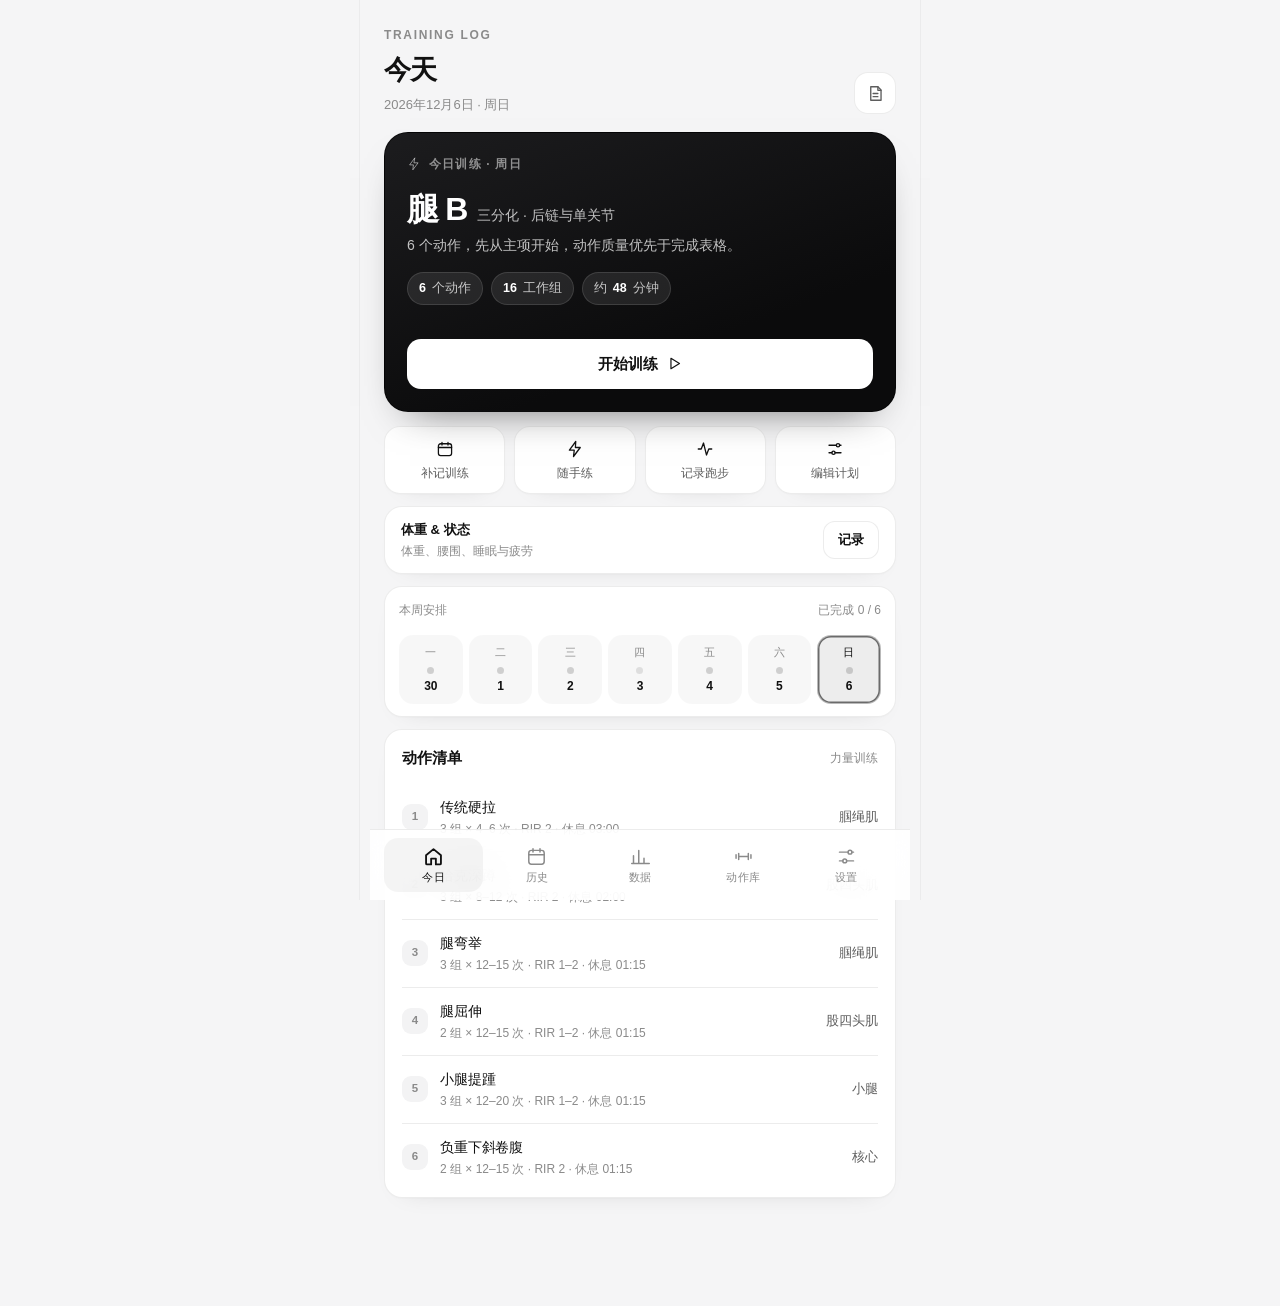
==== commit 286c1ded: "Add files via upload" ====
--- a/index.html
+++ b/index.html
@@ -1263,7 +1263,7 @@
 .wd.today .t { font-weight: 700; }
 
 /* 首页快捷操作 */
-.quick-row { display: grid; grid-template-columns: repeat(3, 1fr); gap: 9px; margin-bottom: 12px; }
+.quick-row { display: grid; grid-template-columns: repeat(4, 1fr); gap: 9px; margin-bottom: 12px; }
 .quick-row button {
   display: flex; flex-direction: column; align-items: center; gap: 6px;
   padding: 13px 6px 11px;
@@ -1352,6 +1352,68 @@
 .cloud-msg { margin-top: 10px; padding: 9px 11px; border-radius: 10px; font-size: 12px; line-height: 1.55; }
 .cloud-msg.ok { color: #246b45; background: rgba(58, 143, 91, .09); }
 .cloud-msg.err { color: var(--danger); background: rgba(196, 61, 48, .07); }
+
+/* 细分肌群多选 */
+.muscle-groups { display: flex; flex-direction: column; gap: 7px; }
+.muscle-row { display: flex; gap: 8px; align-items: flex-start; }
+.muscle-region { flex: 0 0 32px; padding-top: 8px; font-size: 11px; color: var(--muted); }
+.muscle-row .chiprow { flex: 1; gap: 6px; }
+
+/* 补记直接录入 */
+.bf-ex { padding: 12px 0; border-bottom: 1px solid var(--line); }
+.bf-ex:last-of-type { border-bottom: 0; }
+.bf-head { display: flex; align-items: baseline; justify-content: space-between; gap: 8px; margin-bottom: 8px; }
+.bf-name { font-size: 14px; font-weight: 600; }
+.bf-target { font-size: 11px; color: var(--muted); white-space: nowrap; }
+.bf-set-head, .bf-set-row { display: grid; grid-template-columns: 26px repeat(3, minmax(0, 1fr)); gap: 7px; align-items: center; }
+.bf-set-head { margin-bottom: 5px; font-size: 10.5px; color: var(--muted); }
+.bf-set-head span:not(:empty) { padding-left: 2px; }
+.bf-set-list { display: flex; flex-direction: column; gap: 6px; }
+.bf-set-no { font-size: 11px; color: var(--muted); text-align: center; font-variant-numeric: tabular-nums; }
+.bf-set-row .input { height: 36px; font-size: 14px; padding: 0 9px; }
+
+/* 热身 / 拉伸引导页 */
+.wk-scroll.guide-mode { display: flex; flex-direction: column; justify-content: center; padding: 34px 22px 28px; }
+.guide-page { max-width: 340px; margin: 0 auto; }
+.guide-eyebrow { font-size: 11px; letter-spacing: .16em; color: var(--muted); text-transform: uppercase; margin-bottom: 10px; }
+.guide-sub { font-size: 13px; color: var(--muted); margin-bottom: 20px; }
+.guide-copy { font-size: 15px; line-height: 1.9; color: var(--text); }
+.guide-copy p { margin: 0 0 12px; }
+.guide-copy p.lead { font-size: 18px; font-weight: 600; line-height: 1.6; margin-bottom: 16px; }
+.guide-copy p:last-child { margin-bottom: 0; }
+
+/* 本地保存失败提示 */
+.storage-alert {
+  position: fixed; left: 12px; right: 12px; top: calc(10px + env(safe-area-inset-top, 0px)); z-index: 9999;
+  display: flex; align-items: flex-start; gap: 8px; padding: 11px 12px;
+  border-radius: 12px; background: #8d2e26; color: #fff; font-size: 12px; line-height: 1.5;
+  box-shadow: 0 8px 24px rgba(0,0,0,.18);
+}
+.storage-alert b { flex: 0 0 auto; }
+.storage-alert span { flex: 1; }
+.storage-alert button { width: 24px; height: 24px; border: 0; background: transparent; color: #fff; font-size: 18px; line-height: 1; }
+.choice-dialog .choice-actions { flex-direction: column; }
+.choice-dialog .choice-actions .btn { width: 100%; }
+.guide-head { background: transparent; }
+/* 计划编辑：训练日名称 / 重点 / 热身拉伸 */
+.pe-daymeta { display: flex; flex-direction: column; gap: 8px; margin: 8px 0 12px; padding: 10px 12px; border: 1px solid var(--line); border-radius: 12px; }
+.pe-daymeta label { display: flex; flex-direction: column; gap: 4px; font-size: 11px; color: var(--muted); }
+.pe-daymeta .input { font-size: 16px; }
+.pe-daymeta textarea.input { min-height: 62px; font-size: 14px; line-height: 1.55; }
+
+/* 计划冻结 */
+.hero.freeze-hero { background: linear-gradient(160deg, #25313d, #10151b 70%); }
+.hero.freeze-hero.ended { background: linear-gradient(160deg, #283a31, #101a15 70%); }
+.wd.frozen .dot { background: rgba(120, 160, 190, .55); box-shadow: 0 0 0 4px rgba(120, 160, 190, .12); }
+.cal-d.frozen { color: #6b879c; background: rgba(120, 160, 190, .10); }
+.cal-d.frozen .mk { background: rgba(120, 160, 190, .45); }
+.freeze-day-note { padding: 14px; border-radius: 12px; background: rgba(120,160,190,.08); color: #4b6475; font-size: 13px; }
+
+/* 随手练 */
+.freeform-page { max-width: 340px; margin: 0 auto; padding-top: 10px; }
+.freeform-page h2 { font-weight: 650; }
+/* iOS 聚焦输入框时 >=16px 才不会自动放大 */
+.input, .field .ctrl input, .bf-set-row .input, .cloud-card .cloud-email .input { font-size: 16px; }
 
 
 </style>
@@ -2102,6 +2164,92 @@
   }
 };
 
+/* ---------------- 细分肌群与主练/辅助肌群 ----------------
+   训练量统计仍使用 group（粗分类，保证历史数据可比较）；
+   primaryMuscles / secondaryMuscles 用于动作详情、筛选和训练复盘。 */
+const MUSCLE_GROUPS = [
+  { region: '胸', items: ['胸大肌上束', '胸大肌中束', '胸大肌下束'] },
+  { region: '背', items: ['背阔肌', '大圆肌', '斜方肌上束', '斜方肌中束', '斜方肌下束', '菱形肌', '竖脊肌'] },
+  { region: '肩', items: ['三角肌前束', '三角肌中束', '三角肌后束'] },
+  { region: '手臂', items: ['肱二头肌长头', '肱二头肌短头', '肱肌', '肱桡肌', '肱三头肌长头', '肱三头肌外侧头', '肱三头肌内侧头', '前臂'] },
+  { region: '下肢', items: ['臀大肌', '臀中肌', '臀小肌', '股四头肌', '腘绳肌', '内收肌', '腓肠肌', '比目鱼肌'] },
+  { region: '核心', items: ['腹直肌', '腹斜肌', '腹横肌', '髂腰肌'] }
+];
+const MUSCLE_FLAT = MUSCLE_GROUPS.reduce((a, g) => a.concat(g.items), []);
+const MAIN_LIFT_LABELS = { bench: '卧推', squat: '深蹲', rdl: '硬拉', latpull: '高位下拉' };
+const TAG_TO_MUSCLE = {
+  '胸': '胸大肌中束', '上胸': '胸大肌上束', '背': '背阔肌', '背阔肌': '背阔肌', '背厚度': '菱形肌',
+  '菱形肌': '菱形肌', '上背': '斜方肌中束', '斜方肌': '斜方肌上束', '竖脊肌': '竖脊肌',
+  '肩': '三角肌前束', '肩前束': '三角肌前束', '肩中束': '三角肌中束', '后束': '三角肌后束', '三角肌后束': '三角肌后束',
+  '肱二头肌': '肱二头肌长头', '长头': '肱三头肌长头', '肱三头肌': '肱三头肌外侧头',
+  '臀': '臀大肌', '臀中肌': '臀中肌', '股四头肌': '股四头肌', '腘绳肌': '腘绳肌', '小腿': '腓肠肌', '比目鱼肌': '比目鱼肌',
+  '核心': '腹直肌', '抗伸展': '腹横肌', '抗旋转': '腹斜肌', '动态屈曲': '腹直肌', '前臂': '前臂', '平衡': ''
+};
+function inferMuscleMeta(ex) {
+  const name = ex.name || '';
+  const tags = Array.isArray(ex.tags) ? ex.tags : [];
+  let primary = [];
+  if (tagged('上胸') || /上斜|上胸/.test(name)) primary = ['胸大肌上束'];
+  else if (/下斜/.test(name)) primary = ['胸大肌下束'];
+  else if (ex.group === '胸') primary = ['胸大肌中束'];
+  else if (ex.group === '背') {
+    primary = ['背阔肌'];
+    if (/划船|T 杠|T杠/.test(name)) primary.push('菱形肌');
+  } else if (ex.group === '肩') {
+    if (/侧平举/.test(name)) primary = ['三角肌中束'];
+    else if (/反向飞鸟|面拉|后束/.test(name)) primary = ['三角肌后束'];
+    else if (/推举|推肩/.test(name)) primary = ['三角肌前束', '三角肌中束'];
+    else primary = ['三角肌前束'];
+  } else if (ex.group === '肱二头肌') primary = ['肱二头肌长头', '肱二头肌短头'];
+  else if (ex.group === '肱三头肌') {
+    primary = ['肱三头肌外侧头'];
+    if (/过顶|长头/.test(name)) primary = ['肱三头肌长头'];
+  } else if (ex.group === '股四头肌') primary = ['股四头肌'];
+  else if (ex.group === '腘绳肌') primary = ['腘绳肌'];
+  else if (ex.group === '臀') primary = tagged('臀中肌') ? ['臀中肌'] : ['臀大肌'];
+  else if (ex.group === '核心') {
+    primary = [(/抗旋转/.test(tags.join(' ')) ? '腹斜肌' : '腹直肌')];
+    if (/抗伸展|死虫/.test(name + tags.join(' '))) primary.push('腹横肌');
+    if (/山羊|竖脊/.test(name + tags.join(' '))) primary = ['竖脊肌'];
+  } else if (ex.group === '小腿') {
+    primary = /坐姿/.test(name) ? ['比目鱼肌'] : ['腓肠肌', '比目鱼肌'];
+  } else if (ex.group === '其他') {
+    primary = [];
+  } else {
+    primary = [ex.group];
+  }
+  const secondary = [];
+  tags.forEach(t => {
+    const m = TAG_TO_MUSCLE[t];
+    if (m && primary.indexOf(m) < 0 && secondary.indexOf(m) < 0) secondary.push(m);
+  });
+  if (!primary.length) primary = ['腹直肌'];
+  return { primaryMuscles: primary, secondaryMuscles: secondary };
+
+  function tagged(t) { return tags.indexOf(t) >= 0; }
+}
+/* 传统硬拉：作为可选主项动作加入动作库（不强制改训练计划） */
+if (!LIB.deadlift) {
+  LIB.deadlift = {
+    name: '传统硬拉', group: '腘绳肌', tags: ['臀', '竖脊肌', '背阔肌'], equip: '杠铃',
+    gear: '杠铃 + 杠铃片', load: 'barbell', mode: 'reps',
+    cues: ['杠铃在脚掌中部上方，屈髋屈膝抓杠', '起杠前收紧背阔肌，保持脊柱中立', '用腿推地，杠铃贴腿上升；不要先抬臀'],
+    caution: '腰部不适或动作不稳时不要加重量；先用罗马尼亚硬拉练髋铰链。',
+    alt: ['rdl', 'hipthrust'], swap: ''
+  };
+}
+Object.keys(LIB).forEach(id => {
+  const ex = LIB[id];
+  if (!ex) return;
+  if (!Array.isArray(ex.primaryMuscles) || !ex.primaryMuscles.length) {
+    const meta = inferMuscleMeta(ex);
+    ex.primaryMuscles = meta.primaryMuscles;
+    ex.secondaryMuscles = meta.secondaryMuscles;
+  }
+  if (!Array.isArray(ex.secondaryMuscles)) ex.secondaryMuscles = [];
+  ex.main = ['bench', 'squat', 'rdl', 'deadlift', 'latpull'].indexOf(id) >= 0;
+});
+
 /* ---------------- 平替建议：器械被占时怎么换 ----------------
    alt  首选平替（同动作模式优先）
    swap 一句话建议，显示在训练页平替弹层与动作库详情
@@ -2168,99 +2316,162 @@
 /* ---------------- 训练计划模板 ---------------- */
 const PLAN_DEFAULT = {
   mon: {
-    key: 'mon', label: '周一', name: '腿 A', focus: '强度日 · 大重量低次数',
+    key: 'mon', label: '周一', name: '拉 A', focus: '三分化 · 背部力量',
     exercises: [
-      { exId: 'squat', sets: 5, reps: [4, 6], rir: '2', rest: 180, note: '主项：5 组大重量；第 5 组明显掉速就停在 4 组' },
-      { exId: 'rdl', sets: 3, reps: [6, 8], rir: '2', rest: 150, note: '髋铰链大重量；杠铃贴腿，不追求触地' },
-      { exId: 'bss', sets: 2, reps: [8, 10], rir: '2', rest: 105, note: '左右各 1 组算 1 组；两侧幅度一致' },
-      { exId: 'calfraise', sets: 2, reps: [8, 12], rir: '1–2', rest: 75, note: '底部充分拉伸，顶端停 1 秒' },
-      { exId: 'abwheel', sets: 2, reps: [8, 10], rir: '2', rest: 75, note: '腰椎不塌陷；幅度以能主动收回为限' }
+      { exId: 'latpull', sets: 4, reps: [6, 8], rir: '2', rest: 150, note: '背部主项：高位下拉；先肩胛下沉再拉' },
+      { exId: 'chestsupportedrow', sets: 4, reps: [6, 8], rir: '2', rest: 150, note: '水平拉主项：胸贴靠垫，顶端停 1 秒' },
+      { exId: 'tbar', sets: 2, reps: [8, 10], rir: '2', rest: 120, note: '背部厚度；不甩腰' },
+      { exId: 'facerpull', sets: 2, reps: [15, 20], rir: '1–2', rest: 60, note: '轻重量，肩胛控制优先' },
+      { exId: 'barbellcurl', sets: 3, reps: [8, 12], rir: '1–2', rest: 75, note: '躯干不后仰，肘部固定在体侧' }
     ],
     run: null
   },
   tue: {
-    key: 'tue', label: '周二', name: '推 A', focus: '强度日 · 大重量低次数',
+    key: 'tue', label: '周二', name: '推 A', focus: '三分化 · 胸部力量',
     exercises: [
-      { exId: 'bench', sets: 5, reps: [4, 6], rir: '2', rest: 180, note: '主项：5 组大重量；必须用安全杆或保护者' },
-      { exId: 'inclinebb', sets: 3, reps: [6, 8], rir: '2', rest: 150, note: '凳角 20–30°；角度过高会变成推肩' },
-      { exId: 'ohp', sets: 3, reps: [6, 8], rir: '2', rest: 150, note: '收紧臀腹；腰部明显代偿就降重量' },
-      { exId: 'pushdown', sets: 2, reps: [8, 12], rir: '1–2', rest: 75, note: '肘部固定，躯干不摆动借力' }
+      { exId: 'bench', sets: 4, reps: [4, 6], rir: '2', rest: 180, note: '主项：卧推；用安全杆或保护者，保留约 2 RIR' },
+      { exId: 'inclinebb', sets: 3, reps: [8, 10], rir: '2', rest: 120, note: '上斜 20–30°，补上胸' },
+      { exId: 'shoulderpress', sets: 3, reps: [8, 10], rir: '2', rest: 120, note: '肩部无痛优先，不强求大幅度' },
+      { exId: 'chestpress', sets: 2, reps: [10, 12], rir: '1–2', rest: 90, note: '补足胸部训练量，动作稳定优先' },
+      { exId: 'lateral', sets: 2, reps: [12, 15], rir: '1–2', rest: 60, note: '肩中束；高次数、不甩动' },
+      { exId: 'pushdown', sets: 2, reps: [10, 12], rir: '1–2', rest: 60, note: '肘部固定，躯干不摆动' }
     ],
-    run: { title: '轻松跑 30–40 分钟', detail: '与力量训练尽量间隔 ≥6 小时；能完整说句子；不做间歇' }
+    run: null
   },
   wed: {
-    key: 'wed', label: '周三', name: '拉 A', focus: '强度日 · 大重量低次数',
+    key: 'wed', label: '周三', name: '腿 A', focus: '三分化 · 深蹲与髋铰链',
     exercises: [
-      { exId: 'pullup', sets: 2, reps: [1, 2], rir: '≥1', rest: 120, tech: true, note: '技术组：不做最大次数、不摆浪，不计入增肌组' },
-      { exId: 'assistedpullup', sets: 4, reps: [6, 8], rir: '2', rest: 150, note: '背部主项：能标准做 8 次就改负重引体' },
-      { exId: 'tbar', sets: 3, reps: [6, 8], rir: '2', rest: 150, note: '水平拉大重量；胸托版本优先，顶端停 1 秒' },
-      { exId: 'barbellcurl', sets: 2, reps: [8, 10], rir: '1–2', rest: 75, note: '躯干不后仰，肘部固定在体侧' },
-      { exId: 'hangingknee', sets: 2, reps: [10, 12], rir: '2', rest: 75, note: '先骨盆后倾再抬膝，身体不摆动' }
+      { exId: 'squat', sets: 4, reps: [4, 6], rir: '2', rest: 180, note: '主项：深蹲；保留 2 次余力，动作质量优先' },
+      { exId: 'rdl', sets: 3, reps: [6, 8], rir: '2', rest: 150, note: '髋铰链：杠铃贴腿，不追求触地' },
+      { exId: 'legpress', sets: 3, reps: [10, 12], rir: '1–2', rest: 120, note: '补充股四头训练量，双脚位置稳定' },
+      { exId: 'legcurl', sets: 3, reps: [10, 12], rir: '1–2', rest: 90, note: '控制回程，不甩重量' },
+      { exId: 'calfraise', sets: 3, reps: [10, 15], rir: '1–2', rest: 75, note: '底部拉伸、顶端停 1 秒' },
+      { exId: 'abwheel', sets: 2, reps: [8, 12], rir: '2', rest: 75, note: '腰椎不塌陷；幅度以能主动收回为限' }
     ],
     run: null
   },
   thu: {
-    key: 'thu', label: '周四', name: '恢复日', focus: '不安排力量训练与强制有氧；可轻松散步',
-    exercises: [], run: null, rest: true
+    key: 'thu', label: '周四', name: '恢复日', focus: '不安排力量训练；可选轻松有氧',
+    exercises: [], run: { title: '轻松跑 20–30 分钟（可选）', detail: '能完整说句子；不做间歇。恢复日以睡眠和饮食为主' }, rest: true
   },
   fri: {
-    key: 'fri', label: '周五', name: '腿 B', focus: '容量日 · 中等重量高次数',
+    key: 'fri', label: '周五', name: '拉 B', focus: '三分化 · 背部容量',
     exercises: [
-      { exId: 'hacksquat', sets: 3, reps: [10, 12], rir: '2', rest: 120, note: '容量日主项：重量约为周一深蹲的 70–80%' },
-      { exId: 'hipthrust', sets: 2, reps: [10, 12], rir: '1–2', rest: 105, note: '顶端骨盆中立，不用腰椎后仰代偿' },
-      { exId: 'legext', sets: 2, reps: [12, 15], rir: '1–2', rest: 75, note: '顶端收缩 1 秒，不锁膝猛顶' },
-      { exId: 'legcurl', sets: 3, reps: [12, 15], rir: '1–2', rest: 75, note: '本周腘绳肌的主要屈膝训练量，控制回程' },
-      { exId: 'seatedcalf', sets: 2, reps: [12, 15], rir: '1–2', rest: 75, note: '完整幅度；小腿是弱项可加到 3 组' },
-      { exId: 'declinecrunch', sets: 2, reps: [12, 15], rir: '2', rest: 75, note: '胸骨靠近骨盆，不用惯性甩起' }
+      { exId: 'singlelat', sets: 3, reps: [10, 12], rir: '2', rest: 90, note: '单侧背阔肌；躯干稳定不侧弯' },
+      { exId: 'seatedrow', sets: 3, reps: [10, 12], rir: '2', rest: 105, note: '躯干可控，肘部沿固定轨迹后拉' },
+      { exId: 'reardelt', sets: 2, reps: [15, 20], rir: '1–2', rest: 60, note: '后束高次数，不耸肩' },
+      { exId: 'facerpull', sets: 2, reps: [15, 20], rir: '1–2', rest: 60, note: '轻重量，肩胛控制优先' },
+      { exId: 'cablecurl', sets: 3, reps: [10, 15], rir: '1–2', rest: 60, note: '不借力，离心控制' }
     ],
     run: null
   },
   sat: {
-    key: 'sat', label: '周六', name: '推 B', focus: '容量日 · 中等重量高次数',
+    key: 'sat', label: '周六', name: '推 B', focus: '三分化 · 胸肩容量',
     exercises: [
-      { exId: 'inclincedb', sets: 3, reps: [10, 12], rir: '2', rest: 120, note: '容量日主项；左右轨迹一致，控制下放' },
-      { exId: 'chestpress', sets: 2, reps: [12, 15], rir: '1–2', rest: 90, note: '补足胸部训练量，不再叠加第三个推胸' },
-      { exId: 'shoulderpress', sets: 2, reps: [10, 12], rir: '1–2', rest: 105, note: '不强求大幅度，肩关节无痛优先' },
-      { exId: 'lateral', sets: 3, reps: [15, 20], rir: '1–2', rest: 60, note: '高次数、不甩动；本周侧平举共 3 组' },
-      { exId: 'overheadtri', sets: 2, reps: [12, 15], rir: '1–2', rest: 75, note: '肘部位置固定；不适改绳索下压' }
+      { exId: 'inclinebb', sets: 3, reps: [8, 10], rir: '2', rest: 120, note: '容量日胸部主项；凳角 20–30°' },
+      { exId: 'chestpress', sets: 3, reps: [10, 12], rir: '1–2', rest: 90, note: '补足胸部训练量' },
+      { exId: 'shoulderpress', sets: 2, reps: [10, 12], rir: '1–2', rest: 105, note: '肩部无痛优先' },
+      { exId: 'lateral', sets: 3, reps: [15, 20], rir: '1–2', rest: 60, note: '肩中束；高次数、不甩动' },
+      { exId: 'overheadtri', sets: 2, reps: [10, 12], rir: '1–2', rest: 75, note: '肘部位置固定' },
+      { exId: 'pushdown', sets: 2, reps: [10, 12], rir: '1–2', rest: 60, note: '肘部固定，躯干不摆动' }
     ],
-    run: { title: '较长距离轻松跑 45–60 分钟', detail: '从当前能轻松完成的距离起步；不追配速、不冲刺' }
+    run: null
   },
   sun: {
-    key: 'sun', label: '周日', name: '拉 B', focus: '容量日 · 中等重量高次数',
+    key: 'sun', label: '周日', name: '腿 B', focus: '三分化 · 后链与单关节',
     exercises: [
-      { exId: 'singlelat', sets: 3, reps: [10, 12], rir: '2', rest: 90, note: '两侧各做 1 组算 1 组；躯干稳定不侧弯' },
-      { exId: 'seatedrow', sets: 3, reps: [10, 12], rir: '2', rest: 105, note: '躯干可控，肘部沿固定轨迹后拉' },
-      { exId: 'reardelt', sets: 2, reps: [15, 20], rir: '1–2', rest: 60, note: '后束高次数，不耸肩' },
-      { exId: 'facerpull', sets: 2, reps: [15, 20], rir: '1–2', rest: 60, note: '轻重量，肩胛控制优先' },
-      { exId: 'cablecurl', sets: 2, reps: [12, 15], rir: '1–2', rest: 75, note: '不借力，离心控制' },
-      { exId: 'pallof', sets: 2, reps: [20, 30], unit: 'sec', rir: '2', rest: 60, note: '每侧保持 20–30 秒；骨盆与胸廓朝前，抵抗旋转' }
+      { exId: 'deadlift', sets: 3, reps: [4, 6], rir: '2', rest: 180, note: '主项：传统硬拉；先确认动作稳定，腰部不适不做' },
+      { exId: 'hacksquat', sets: 3, reps: [8, 12], rir: '2', rest: 120, note: '股四头容量；膝髋轨迹一致' },
+      { exId: 'legcurl', sets: 3, reps: [12, 15], rir: '1–2', rest: 75, note: '腘绳肌主要屈膝训练量' },
+      { exId: 'legext', sets: 2, reps: [12, 15], rir: '1–2', rest: 75, note: '顶端收缩 1 秒，不锁膝猛顶' },
+      { exId: 'seatedcalf', sets: 3, reps: [12, 20], rir: '1–2', rest: 75, note: '完整幅度；弱项可再加 1 组' },
+      { exId: 'declinecrunch', sets: 2, reps: [12, 15], rir: '2', rest: 75, note: '胸骨靠近骨盆，不用惯性甩起' }
     ],
     run: null
   }
 };
+
+/* 热身 / 拉伸只作为引导文字，不进入动作库、不计组、不参与训练量统计 */
+const WARMUP_TEXTS = {
+  leg: '先做 3–5 分钟低强度有氧：快走、单车或椭圆机，身体微微发热即可。\n再做动态活动：髋绕环、弓步转体、踝关节活动各 8–10 次，臀桥 10 次激活臀部。\n第一个主项用空杆和 50% / 70% 重量做 2–3 组递增热身，每组 3–5 次；热身组不记录、不计入正式组。\n正式组前不要做长时间静态拉伸。',
+  push: '先做 3–5 分钟低强度有氧：快走、单车或椭圆机，身体微微发热即可。\n再做动态活动：肩绕环、弹力带肩胛下沉、肩袖外旋各 10–12 次，胸椎旋转每侧 6–8 次。\n第一个推类主项用空杆和 50% / 70% 重量做 2–3 组递增热身，每组 3–5 次；热身组不记录、不计入正式组。\n正式组前不要做长时间静态拉伸。',
+  pull: '先做 3–5 分钟低强度有氧：快走、单车或椭圆机，身体微微发热即可。\n再做动态活动：弹力带下拉、肩胛引体、肩绕环各 10–12 次，髋部动态活动 8–10 次。\n第一个拉类主项先用轻重量做 2 组，每组 8–10 次，找肩胛下沉和背阔肌发力感；热身组不记录、不计入正式组。\n正式组前不要做长时间静态拉伸。',
+  upper: '先做 3–5 分钟低强度有氧：快走、单车或椭圆机，身体微微发热即可。\n再做上肢动态活动：肩绕环、弹力带肩胛下沉、肩袖外旋各 10–12 次，胸椎旋转每侧 6–8 次。\n第一个推类或拉类主项先用轻重量做 2 组，每组 6–10 次；热身组不记录、不计入正式组。\n正式组前不要做长时间静态拉伸。'
+};
+const STRETCH_TEXTS = {
+  leg: '训练后做 5–8 分钟低强度放松：髋屈肌拉伸、股四头肌拉伸、腘绳肌轻拉伸、小腿靠墙拉伸，每侧 20–30 秒。\n再做 5 次缓慢深呼吸，让心率降下来。\n只拉到轻微牵拉感，不要弹震，也不要追求疼痛幅度；出现锐痛、麻木或关节不适立即停止。\n拉伸不记录、不计组。',
+  push: '训练后做 5–8 分钟低强度放松：胸大肌门框拉伸、背阔肌跪姿拉伸、肩后侧拉伸，每侧 20–30 秒。\n再做 5 次缓慢深呼吸，放松肩颈。\n只拉到轻微牵拉感，不要弹震，也不要追求疼痛幅度；肩前侧有挤压感时减小幅度。\n拉伸不记录、不计组。',
+  pull: '训练后做 5–8 分钟低强度放松：背阔肌跪姿拉伸、胸椎旋转、肱二头肌轻拉伸、前臂拉伸，每侧 20–30 秒。\n再做 5 次缓慢深呼吸，放松肩颈。\n只拉到轻微牵拉感，不要弹震，也不要追求疼痛幅度；出现麻木或刺痛立即停止。\n拉伸不记录、不计组。',
+  upper: '训练后做 5–8 分钟低强度放松：胸大肌门框拉伸、背阔肌跪姿拉伸、肩后侧拉伸、前臂拉伸，每侧 20–30 秒。\n再做 5 次缓慢深呼吸，放松肩颈。\n只拉到轻微牵拉感，不要弹震，也不要追求疼痛幅度；出现麻木或刺痛立即停止。\n拉伸不记录、不计组。'
+};
+const DAY_GUIDE_TYPE = { mon: 'pull', tue: 'push', wed: 'leg', thu: '', fri: 'pull', sat: 'push', sun: 'leg' };
+WEEK_ORDER.forEach(k => {
+  const type = DAY_GUIDE_TYPE[k];
+  PLAN_DEFAULT[k].warmup = WARMUP_TEXTS[type] || '';
+  PLAN_DEFAULT[k].stretch = STRETCH_TEXTS[type] || '';
+});
+
+/* 热身/拉伸必须跟随“这一天实际练什么”，而不是星期几。
+   计划编辑器允许把整天的训练内容上下移动，因此按当天动作内容重新判断类型。 */
+const GUIDE_LEG_IDS = ['squat', 'rdl', 'deadlift', 'bss', 'legpress', 'hacksquat', 'legext', 'legcurl', 'calfraise', 'seatedcalf', 'hipthrust', 'glute', 'abduct'];
+const GUIDE_PUSH_IDS = ['bench', 'inclinebb', 'inclincedb', 'ohp', 'shoulderpress', 'chestpress', 'dbbench', 'lateral', 'reardelt', 'facerpull', 'pushdown', 'overheadtri', 'dip', 'pushup'];
+const GUIDE_PULL_IDS = ['latpull', 'singlelat', 'pullup', 'assistedpullup', 'tbar', 'chestsupportedrow', 'seatedrow', 'barbellcurl', 'cablecurl', 'machinecurl', 'invertedrow'];
+function guideTypeForPlan(plan) {
+  if (!plan || !Array.isArray(plan.exercises) || !plan.exercises.length) return '';
+  const label = (plan.name || '') + ' ' + (plan.focus || '');
+  if (/上肢|upper/i.test(label)) return 'upper';
+  if (/下肢|lower/i.test(label)) return 'leg';
+  if (/拉|背/.test(label)) return 'pull';
+  if (/推|胸|肩/.test(label)) return 'push';
+  if (/腿|蹲|硬拉/.test(label)) return 'leg';
+  let score = { leg: 0, push: 0, pull: 0 };
+  plan.exercises.forEach(e => {
+    const id = e && e.exId;
+    if (GUIDE_LEG_IDS.indexOf(id) >= 0) score.leg += 1;
+    else if (GUIDE_PUSH_IDS.indexOf(id) >= 0) score.push += 1;
+    else if (GUIDE_PULL_IDS.indexOf(id) >= 0) score.pull += 1;
+    else if (LIB[id]) {
+      const g = LIB[id].group;
+      if (['股四头肌', '腘绳肌', '臀', '小腿'].indexOf(g) >= 0) score.leg += 1;
+      else if (['胸', '肩', '肱三头肌'].indexOf(g) >= 0) score.push += 1;
+      else if (['背', '肱二头肌'].indexOf(g) >= 0) score.pull += 1;
+    }
+  });
+  if (score.leg > score.push + score.pull) return 'leg';
+  if (score.push > 0 && score.pull > 0) return 'upper';
+  if (score.leg >= score.push && score.leg >= score.pull) return 'leg';
+  return score.push >= score.pull ? 'push' : 'pull';
+}
+function warmupForPlan(plan) {
+  const type = guideTypeForPlan(plan);
+  return WARMUP_TEXTS[type] || WARMUP_TEXTS.upper || WARMUP_TEXTS.leg;
+}
+function stretchForPlan(plan) {
+  const type = guideTypeForPlan(plan);
+  return STRETCH_TEXTS[type] || STRETCH_TEXTS.upper || STRETCH_TEXTS.leg;
+}
 
 /* 计划量核算（文档第 10 节：每周训练量概览） */
 /* 运行时计划（可被用户编辑，结构与模板一致） */
 const PLAN = JSON.parse(JSON.stringify(PLAN_DEFAULT));
 
 /* 计划版本：内容修订后 +1，旧手机上的本地计划会随版本升级自动换成新版 */
-const PLAN_VERSION = 5;
+const PLAN_VERSION = 10;
 
 /* 默认计划每周工作组总数（用于复盘折算，计划改动后同步） */
-const PLAN_TOTAL_SETS = 80;
+let PLAN_TOTAL_SETS = 80;
 
 const VOLUME_TARGET = [
-  { group: '背', value: 13, note: '强度日 7 + 容量日 6 增肌组；另有 2 组引体技术组不计入' },
-  { group: '胸', value: 13, note: '强度日 8（卧推 5 + 上斜 3）+ 容量日 5' },
-  { group: '肩', value: 12, note: '推举 3、推肩 2、侧平举 3、后束 + 面拉 4' },
-  { group: '股四头肌', value: 12, note: '深蹲 5、分腿蹲 2、哈克 3、腿屈伸 2' },
-  { group: '腘绳肌', value: 6, note: '直接 6 组：硬拉 3 + 腿弯举 3；臀推与深蹲另有刺激' },
-  { group: '核心', value: 8, note: '腹轮、悬垂举膝、负重卷腹、Pallof 各 2 组' },
-  { group: '肱二头肌', value: 4, note: '直接 4 组；15 组拉类另有间接刺激' },
-  { group: '肱三头肌', value: 4, note: '直接 4 组；13 组推类另有间接刺激' },
-  { group: '小腿', value: 4, note: '两次提踵；深蹲/哈克另有支撑期负荷，弱项可加到 6 组' },
-  { group: '臀', value: 2, note: '仅计臀推；深蹲、分腿蹲、硬拉另有大量间接刺激' }
+  { group: '背', value: 18, note: '拉 A 10 + 拉 B 8：垂直拉与水平拉各两次' },
+  { group: '胸', value: 17, note: '推 A 11 + 推 B 6：卧推/上斜/器械推胸' },
+  { group: '肩', value: 10, note: '推 A 5 + 推 B 5：推肩、侧平举、面拉' },
+  { group: '股四头肌', value: 12, note: '腿 A 10 + 腿 B 5：深蹲、腿举、哈克' },
+  { group: '腘绳肌', value: 12, note: '腿 A 6 + 腿 B 6：RDL、硬拉、腿弯举' },
+  { group: '核心', value: 4, note: '腿 A 2 + 腿 B 2：腹轮、负重卷腹' },
+  { group: '肱二头肌', value: 6, note: '拉 A 3 + 拉 B 3；拉类动作另有间接刺激' },
+  { group: '肱三头肌', value: 6, note: '推 A 2 + 推 B 4；推类动作另有间接刺激' },
+  { group: '小腿', value: 6, note: '两次提踵各 3 组；弱项可加到 8 组' },
+  { group: '臀', value: 0, note: '深蹲、RDL、硬拉已覆盖髋伸；需要可自行加臀推' }
 ];
 
 const NUTRITION = {
@@ -2324,9 +2535,31 @@
   const s = String(v == null ? '' : v);
   return SAFE_ID_RE.test(s) ? s : uid(prefix || 'id');
 }
+function numOrNull(v) {
+  if (v === '' || v == null) return null;
+  const n = Number(v);
+  return Number.isFinite(n) ? n : null;
+}
 function validDateKey(v) {
   const s = String(v == null ? '' : v);
   return /^\d{4}-\d{2}-\d{2}$/.test(s) ? s : todayKey();
+}
+const FREEZE_REASONS = { exam: '考试', fitness: '体测', sick: '生病', travel: '出差', busy: '太忙', other: '其他' };
+function freezeReasonLabel(reason) { return FREEZE_REASONS[reason] || FREEZE_REASONS.other; }
+function activeFreeze() {
+  return DB && DB.freeze && /^\d{4}-\d{2}-\d{2}$/.test(DB.freeze.start || '') && DB.freeze.end ? DB.freeze : null;
+}
+function isFrozenDate(k) {
+  const f = activeFreeze();
+  return !!(f && f.start <= k && k <= f.end);
+}
+function freezeState() {
+  const f = activeFreeze();
+  if (!f) return 'none';
+  const today = todayKey();
+  if (today < f.start) return 'upcoming';
+  if (today > f.end) return 'ended';
+  return 'active';
 }
 function safeClone(value, depth) {
   const level = depth || 0;
@@ -2380,11 +2613,15 @@
 function sanitizePlanDay(raw, fallback) {
   const base = fallback || { name: '恢复日', focus: '恢复', exercises: [] };
   if (!raw || typeof raw !== 'object' || !Array.isArray(raw.exercises)) {
-    return { name: base.name, focus: base.focus, exercises: base.exercises.map(e => Object.assign({}, e, { reps: e.reps.slice() })) };
+    return { name: base.name, focus: base.focus, warmup: base.warmup || '', stretch: base.stretch || '', exercises: base.exercises.map(e => Object.assign({}, e, { reps: e.reps.slice() })) };
   }
   return {
     name: safeString(raw.name, 40) || base.name,
     focus: safeString(raw.focus, 40) || base.focus,
+    warmup: safeString(raw.warmup, 2000) || base.warmup || '',
+    stretch: safeString(raw.stretch, 2000) || base.stretch || '',
+    warmupCustom: raw.warmupCustom === true,
+    stretchCustom: raw.stretchCustom === true,
     exercises: raw.exercises.map(sanitizePlanExercise).filter(Boolean).slice(0, 50)
   };
 }
@@ -2395,7 +2632,12 @@
         exId: SAFE_ID_RE.test(safeString(e.exId, 80)) ? safeString(e.exId, 80) : '',
         name: safeString(e.name, 60),
         sets: e.sets.filter(st => st && typeof st === 'object').slice(0, 50).map((st, i) => Object.assign({}, st, {
-          idx: Math.round(clampNumber(st.idx, 0, 100, i))
+          idx: Math.round(clampNumber(st.idx, 0, 100, i)),
+          weight: numOrNull(st.weight),
+          reps: numOrNull(st.reps),
+          rir: numOrNull(st.rir),
+          seconds: numOrNull(st.seconds),
+          rpe: numOrNull(st.rpe)
         }))
       })).filter(e => e.exId).slice(0, 80)
     : [];
@@ -2414,20 +2656,44 @@
   out.sessions = Array.isArray(clean.sessions) ? clean.sessions.map(normalizeSession).filter(Boolean).slice(0, 5000) : [];
   out.runs = Array.isArray(clean.runs) ? clean.runs.filter(x => x && typeof x === 'object').map(x => Object.assign({}, x, {
     id: safeId(x.id, 'r'),
-    date: validDateKey(x.date)
+    date: validDateKey(x.date),
+    minutes: numOrNull(x.minutes),
+    distance: numOrNull(x.distance),
+    rpe: numOrNull(x.rpe)
   })).slice(0, 5000) : [];
   out.body = Array.isArray(clean.body) ? clean.body.filter(x => x && typeof x === 'object').map(x => Object.assign({}, x, {
     id: safeId(x.id, 'bw'),
-    date: validDateKey(x.date)
+    date: validDateKey(x.date),
+    weight: numOrNull(x.weight),
+    waist: numOrNull(x.waist)
   })).slice(0, 5000) : [];
   out.checkins = Array.isArray(clean.checkins) ? clean.checkins.filter(x => x && typeof x === 'object').map(x => Object.assign({}, x, {
-    date: validDateKey(x.date)
+    date: validDateKey(x.date),
+    sleep: numOrNull(x.sleep),
+    fatigue: numOrNull(x.fatigue),
+    soreness: numOrNull(x.soreness),
+    stress: numOrNull(x.stress)
   })).slice(0, 5000) : [];
   out.customEx = Array.isArray(clean.customEx) ? clean.customEx.filter(x => x && SAFE_ID_RE.test(safeString(x.id, 80)) && x.name).slice(0, 500) : [];
+  out.mainLifts = Array.isArray(clean.mainLifts)
+    ? clean.mainLifts.filter(id => typeof id === 'string' && SAFE_ID_RE.test(id)).slice(0, 4)
+    : [];
+  out.freeze = clean.freeze && typeof clean.freeze === 'object'
+    ? {
+        id: safeString(clean.freeze.id, 80) || uid('fz'),
+        start: /^\d{4}-\d{2}-\d{2}$/.test(clean.freeze.start || '') ? clean.freeze.start : todayKey(),
+        end: /^\d{4}-\d{2}-\d{2}$/.test(clean.freeze.end || '') ? clean.freeze.end : todayKey(),
+        reason: ['exam', 'fitness', 'sick', 'travel', 'busy', 'other'].indexOf(clean.freeze.reason) >= 0 ? clean.freeze.reason : 'other',
+        note: safeString(clean.freeze.note, 80),
+        createdAt: safeString(clean.freeze.createdAt, 40) || new Date().toISOString()
+      }
+    : null;
   out.settings = sanitizeSettings(clean.settings);
   out.updatedAt = typeof clean.updatedAt === 'string' ? clean.updatedAt : null;
   out.planVer = Number.isFinite(Number(clean.planVer)) ? Number(clean.planVer) : PLAN_VERSION;
   out.planUpdated = clean.planUpdated !== false;
+  out.planCustomized = clean.planCustomized === true;
+  if (clean.planBackup && typeof clean.planBackup === 'object') out.planBackup = clean.planBackup;
   if (clean.plan && typeof clean.plan === 'object') {
     const plan = {};
     WEEK_ORDER.forEach(k => { plan[k] = sanitizePlanDay(clean.plan[k], PLAN_DEFAULT[k]); });
@@ -2438,6 +2704,94 @@
 function importDBFromBackup(raw) {
   if (!raw || typeof raw !== 'object' || !Array.isArray(raw.sessions)) throw new Error('格式不符');
   return normalizeDB(raw);
+}
+
+/* 旧版 FitLog 导出：{app:'fitlog-prototype', data:{sessions:[...]}}。
+   旧动作 id 与新库不同，优先按旧动作名称映射；映射不到的动作用户可在历史里补建。 */
+function migrateOldFitlogBackup(payload) {
+  const state = payload && payload.data && typeof payload.data === 'object' ? payload.data : payload;
+  if (!state || !Array.isArray(state.sessions)) return null;
+  if (!payload || !payload.app || String(payload.app).indexOf('fitlog') < 0) return null;
+  const norm = s => String(s || '').toLowerCase().replace(/[\s\-_/（）()·.．]/g, '');
+  const byName = {};
+  Object.keys(LIB).forEach(id => { byName[norm(LIB[id].name)] = id; });
+  const idAlias = {
+    'lat-pulldown': 'latpull', 'seated-cable-row': 'seatedrow', 'face-pull': 'facerpull',
+    'barbell-bench-press': 'bench', 'incline-barbell-press': 'inclinebb', 'overhead-press': 'ohp',
+    'barbell-squat': 'squat', 'romanian-deadlift': 'rdl', 'dumbbell-bench-press': 'dbbench',
+    'barbell-row': 'tbar', 'pull-up': 'pullup', 'assisted-pull-up': 'assistedpullup',
+    'lateral-raise': 'lateral', 'cable-triceps-pushdown': 'pushdown', 'barbell-curl': 'barbellcurl'
+  };
+  const resolve = (oldEx) => {
+    const id = oldEx && oldEx.exerciseId;
+    if (idAlias[id] && LIB[idAlias[id]]) return idAlias[id];
+    if (LIB[id] && !LIB[id].archived) return id;
+    const name = norm(oldEx && oldEx.exerciseName);
+    return byName[name] || '';
+  };
+  const sessions = [];
+  let skippedExercises = 0;
+  state.sessions.forEach(old => {
+    if (!old || old.status !== 'completed') return;
+    const started = old.startedAt || old.createdAt;
+    const date = String(started || '').slice(0, 10);
+    if (!/^\d{4}-\d{2}-\d{2}$/.test(date)) return;
+    const exercises = (Array.isArray(old.exercises) ? old.exercises : []).map(oldEx => {
+      const exId = resolve(oldEx);
+      const lib = LIB[exId];
+      if (!lib) { skippedExercises++; return null; }
+      const oldSets = Array.isArray(oldEx.sets) ? oldEx.sets : [];
+      const reps = oldSets.map(s => Number(s.reps)).filter(Number.isFinite);
+      const sets = oldSets.map((s, si) => ({
+        idx: si,
+        status: s.completed === false ? 'skipped' : 'completed',
+        weight: numOrNull(s.weightKg),
+        reps: numOrNull(s.reps),
+        rir: numOrNull(s.rir),
+        rpe: numOrNull(s.rpe),
+        seconds: null,
+        note: safeString(s.note, 300),
+        completedAt: s.completedAt ? Date.parse(s.completedAt) || null : null,
+        extra: false,
+        dataComplete: numOrNull(s.weightKg) != null || numOrNull(s.reps) != null
+      }));
+      return {
+        exId,
+        name: lib.name,
+        gear: lib.gear,
+        group: lib.group,
+        targetSets: sets.length,
+        reps: [reps.length ? Math.min.apply(null, reps) : 8, reps.length ? Math.max.apply(null, reps) : 12],
+        unit: 'rep',
+        rir: '',
+        rest: 90,
+        note: '旧版迁移',
+        planNote: '',
+        originalPlan: lib.name,
+        swappedFrom: null,
+        tech: false,
+        status: sets.some(st => st.status === 'completed') ? 'done' : 'skipped',
+        sets
+      };
+    }).filter(Boolean);
+    if (!exercises.length) return;
+    sessions.push({
+      id: uid('s'),
+      date,
+      dayKey: dayKeyOf(parseKey(date)),
+      dayName: safeString(old.title, 40) || '旧版训练',
+      focus: '旧版迁移',
+      status: 'completed',
+      startedAt: started || new Date().toISOString(),
+      endedAt: old.endedAt || started || new Date().toISOString(),
+      phase: 'WorkoutComplete',
+      backfill: true,
+      legacyImported: true,
+      exercises,
+      timer: null
+    });
+  });
+  return { version: 1, updatedAt: new Date().toISOString(), settings: {}, sessions, runs: [], body: [], checkins: [], customEx: [], legacySkippedExercises: skippedExercises };
 }
 
 /* ---------------- 设置 ---------------- */
@@ -2451,7 +2805,18 @@
 };
 
 function emptyDB() {
-  return { version: 1, updatedAt: null, settings: Object.assign({}, DEFAULT_SETTINGS), sessions: [], runs: [], body: [], checkins: [], customEx: [] };
+  return { version: 1, updatedAt: null, settings: Object.assign({}, DEFAULT_SETTINGS), sessions: [], runs: [], body: [], checkins: [], customEx: [], planCustomized: false, planBackup: null, mainLifts: [], freeze: null };
+}
+const DEFAULT_MAIN_LIFTS = ['bench', 'squat', 'latpull', 'rdl'];
+function mainLiftIds() {
+  const picked = Array.isArray(DB.mainLifts)
+    ? DB.mainLifts.filter(id => typeof id === 'string' && LIB[id] && !LIB[id].archived).slice(0, 4)
+    : [];
+  return picked.length ? picked : DEFAULT_MAIN_LIFTS.filter(id => LIB[id]);
+}
+function hasUserRecords(db) {
+  if (!db) return false;
+  return ['sessions', 'runs', 'body', 'checkins', 'customEx'].some(k => Array.isArray(db[k]) && db[k].length > 0);
 }
 
 let DB = null;
@@ -2469,12 +2834,19 @@
         DB.sessions = []; DB.runs = []; DB.body = []; DB.checkins = [];
         saveDB(true);
       }
-      // 计划改版（V2.0 组数精简）：本地旧计划换成新版，历史训练记录不动
+      // 计划改版：不再静默覆盖用户计划。保存旧计划备份，只补齐缺失字段。
       if (parsed.planVer !== PLAN_VERSION) {
+        DB.planBackup = {
+          plan: DB.plan ? JSON.parse(JSON.stringify(DB.plan)) : null,
+          planVer: parsed.planVer || null,
+          savedAt: new Date().toISOString()
+        };
+        // 科学版计划 V8：升级时应用新模板；旧计划完整保存在 planBackup，可手动恢复。
         DB.plan = defaultPlanData();
+        DB.planCustomized = false;
         DB.planVer = PLAN_VERSION;
         DB.planUpdated = true;
-        saveDB(true);
+        saveDB(true, { preserveTimestamp: true });
       }
       return;
     }
@@ -2514,10 +2886,18 @@
     const alt = (Array.isArray(ex.alt) ? ex.alt : [])
       .filter(a => typeof a === 'string' && SAFE_ID_RE.test(a))
       .slice(0, 20);
+    const cleanMuscles = arr => (Array.isArray(arr) ? arr : [])
+      .filter(m => typeof m === 'string' && MUSCLE_FLAT.indexOf(m) >= 0)
+      .slice(0, 12);
+    const primaryMuscles = cleanMuscles(ex.primaryMuscles);
+    const secondaryMuscles = cleanMuscles(ex.secondaryMuscles).filter(m => primaryMuscles.indexOf(m) < 0);
     LIB[id] = {
       name,
       group: safeString(ex.group, 20) || '其他',
       tags: [safeString(ex.group, 20) || '其他'],
+      primaryMuscles: primaryMuscles.length ? primaryMuscles : [safeString(ex.group, 20) || '其他'],
+      secondaryMuscles,
+      main: !!ex.main,
       equip,
       gear: safeString(ex.gear, 40) || equip,
       load: EQUIP_LOAD[equip] || 'other',
@@ -2577,14 +2957,17 @@
 }
 
 let saveTimer = null;
-function saveDB(immediate) {  if (saveTimer) { clearTimeout(saveTimer); saveTimer = null; }
-  DB.updatedAt = new Date().toISOString();
+function saveDB(immediate, opts) {  opts = opts || {};  if (saveTimer) { clearTimeout(saveTimer); saveTimer = null; }
+  if (!opts.preserveTimestamp) DB.updatedAt = new Date().toISOString();
   const write = () => {
     try { localStorage.setItem(DB_KEY, JSON.stringify(DB)); }
-    catch (e) { console.warn('保存失败', e); }
+    catch (e) {
+      console.warn('保存失败', e);
+      if (typeof showStorageError === 'function') showStorageError();
+    }
   };
   if (immediate) write(); else saveTimer = setTimeout(write, 120);
-  if (typeof cloudAfterLocalSave === 'function') cloudAfterLocalSave();
+  if (!opts.preserveTimestamp && typeof cloudAfterLocalSave === 'function') cloudAfterLocalSave();
 }
 
 /* ---------------- 会话查询 ---------------- */
@@ -2892,6 +3275,8 @@
     o[k] = {
       name: PLAN_DEFAULT[k].name,
       focus: PLAN_DEFAULT[k].focus,
+      warmup: PLAN_DEFAULT[k].warmup || '',
+      stretch: PLAN_DEFAULT[k].stretch || '',
       exercises: PLAN_DEFAULT[k].exercises.map(e => Object.assign({}, e, { reps: e.reps.slice() }))
     };
   });
@@ -2908,25 +3293,46 @@
 function buildPlan() {
   const data = DB.plan;
   if (!data) return;
+  let total = 0;
   WEEK_ORDER.forEach(k => {
     const d = data[k];
     if (!d) return;
     PLAN[k].name = d.name;
     PLAN[k].focus = d.focus;
+    PLAN[k].warmup = d.warmup || '';
+    PLAN[k].stretch = d.stretch || '';
+    PLAN[k].warmupCustom = d.warmupCustom === true;
+    PLAN[k].stretchCustom = d.stretchCustom === true;
     PLAN[k].exercises = d.exercises.map(e => Object.assign({}, e, { reps: e.reps.slice() }));
+    total += PLAN[k].exercises.reduce((n, e) => n + Number(e.sets || 0), 0);
   });
+  PLAN_TOTAL_SETS = total;
 }
 
 function savePlan() {
+  DB.planCustomized = true;
   buildPlan();
   saveDB(true);
 }
 
 function resetPlan() {
+  DB.planBackup = DB.plan ? { plan: JSON.parse(JSON.stringify(DB.plan)), planVer: DB.planVer, savedAt: new Date().toISOString() } : DB.planBackup;
   DB.plan = defaultPlanData();
   DB.planVer = PLAN_VERSION;
+  DB.planCustomized = false;
   buildPlan();
   saveDB(true);
+}
+
+function restorePlanBackup() {
+  const b = DB.planBackup && DB.planBackup.plan;
+  if (!b) return false;
+  DB.plan = JSON.parse(JSON.stringify(b));
+  DB.planVer = PLAN_VERSION;
+  DB.planCustomized = true;
+  buildPlan();
+  saveDB(true);
+  return true;
 }
 
 function planTotals(day) {
@@ -3198,7 +3604,7 @@
       '</div>';
   document.getElementById('sheet-root').appendChild(mask);
     requestAnimationFrame(() => mask.classList.add('on'));
-    const onKey = e => { if (e.key === 'Escape') done(false); };
+    const onKey = e => { if (e.key === 'Escape') done(null); };
     document.addEventListener('keydown', onKey);
     const done = v => {
       mask.classList.remove('on');
@@ -3208,8 +3614,52 @@
     };
     mask.querySelector('[data-x="0"]').onclick = () => done(false);
     mask.querySelector('[data-x="1"]').onclick = () => done(true);
-    mask.addEventListener('click', e => { if (e.target === mask) done(false); });
+    mask.addEventListener('click', e => { if (e.target === mask) done(null); });
   });
+}
+
+/* 三选一对话框：点击遮罩 / ESC 返回 null，表示“取消且什么都不做”。
+   用于“有一次未完成的训练”这类需要区分「继续 / 取消 / 放弃」的场景。 */
+function choiceDialog(o) {
+  return new Promise(resolve => {
+    const actions = o.actions || [];
+    const mask = document.createElement('div');
+    mask.className = 'sheet-mask';
+    mask.style.alignItems = 'center';
+    mask.innerHTML =
+      '<div class="dialog choice-dialog">' +
+        '<h3>' + esc(o.title) + '</h3>' +
+        '<p>' + esc(o.desc || '') + '</p>' +
+        '<div class="sheet-actions choice-actions">' +
+          actions.map((a, i) => '<button class="btn ' + (a.cls || 'ghost') + '" data-choice="' + i + '">' + esc(a.label) + '</button>').join('') +
+        '</div>' +
+      '</div>';
+    document.getElementById('sheet-root').appendChild(mask);
+    requestAnimationFrame(() => mask.classList.add('on'));
+    const done = value => {
+      mask.classList.remove('on');
+      document.removeEventListener('keydown', onKey);
+      setTimeout(() => mask.remove(), 220);
+      resolve(value);
+    };
+    const onKey = e => { if (e.key === 'Escape') done(null); };
+    document.addEventListener('keydown', onKey);
+    mask.querySelectorAll('[data-choice]').forEach(btn => {
+      btn.onclick = () => done(actions[Number(btn.dataset.choice)].value);
+    });
+    mask.addEventListener('click', e => { if (e.target === mask) done(null); });
+  });
+}
+
+function showStorageError() {
+  if (document.getElementById('storage-alert')) return;
+  const el = document.createElement('div');
+  el.id = 'storage-alert';
+  el.className = 'storage-alert';
+  el.innerHTML = '<b>数据未保存</b><span>浏览器本地存储失败（可能已满或处于隐私模式）。请立即到「设置 → 导出 JSON」备份，然后清理空间或换浏览器。</span>' +
+    '<button type="button" aria-label="关闭提示">×</button>';
+  el.querySelector('button').onclick = () => el.remove();
+  document.body.appendChild(el);
 }
 
 /* ---------------- 声音 / 振动 ----------------
@@ -3557,8 +4007,15 @@
   session: null,
   tick: null,
   lastBeepSec: -1,
-  wakeLock: null
+  wakeLock: null,
+  lockUntil: 0
 };
+function wkLocked() {
+  return Date.now() < (WK.lockUntil || 0);
+}
+function wkLock(ms) {
+  WK.lockUntil = Date.now() + (ms || 600);
+}
 
 /* ---------------- 创建训练 ---------------- */
 /* dateKey 可选：用于「补记」某一天的训练，缺省为今天 */
@@ -3575,13 +4032,15 @@
     dayKey,
     dayName: plan.name,
     focus: plan.focus,
+    warmup: plan.warmupCustom ? (plan.warmup || '') : (typeof warmupForPlan === 'function' ? warmupForPlan(plan) : (plan.warmup || '')),
+    stretch: plan.stretchCustom ? (plan.stretch || '') : (typeof stretchForPlan === 'function' ? stretchForPlan(plan) : (plan.stretch || '')),
     status: 'in_progress',
     startedAt,
     realStart: Date.now(),
     endedAt: null,
     exIndex: 0,
     setIndex: 0,
-    phase: exercises.length ? 'SetActive' : 'WorkoutComplete',
+    phase: exercises.length ? 'Warmup' : 'WorkoutComplete',
     exercises,
     timer: null,
     backfill: date !== todayKey()
@@ -3631,18 +4090,49 @@
   };
 }
 
-function startWorkout(dayKey, opts) {
-  opts = opts || {};
+function startFreeform() {
+  primeAudio();
+  const existing = activeSession();
+  if (existing) { openWorkout(existing.id); toast('先继续当前训练'); return; }
+  const now = new Date().toISOString();
+  const s = {
+    id: uid('s'),
+    date: todayKey(),
+    dayKey: dayKeyOf(parseKey(todayKey())),
+    dayName: '随手练',
+    focus: '自由记录 · 不跟计划',
+    status: 'in_progress',
+    startedAt: now,
+    realStart: Date.now(),
+    endedAt: null,
+    exIndex: 0,
+    setIndex: 0,
+    phase: 'Freeform',
+    exercises: [],
+    timer: null,
+    backfill: false,
+    freeform: true
+  };
+  DB.sessions.push(s);
+  saveDB(true);
+  openWorkout(s.id);
+}
+
+function startWorkout(dayKey, opts) {  opts = opts || {};
   primeAudio();
   const existing = activeSession();
   if (existing) {
-    confirmDialog({
+    choiceDialog({
       title: '有一次未完成的训练',
       desc: fmtCN(existing.date) + ' · ' + existing.dayName + '，已完成 ' + sessionDoneSets(existing) + ' 组。要先完成它吗？',
-      confirmText: '继续那次训练',
-      cancelText: '放弃并开始新的'
-    }).then(ok => {
-      if (ok) { openWorkout(existing.id); return; }
+      actions: [
+        { label: '继续那次训练', value: 'continue', cls: 'primary' },
+        { label: '取消', value: 'cancel', cls: 'ghost' },
+        { label: '放弃并开始新的', value: 'abort', cls: 'danger' }
+      ]
+    }).then(choice => {
+      if (choice === 'continue') { openWorkout(existing.id); return; }
+      if (choice !== 'abort') return;
       existing.status = 'aborted';
       existing.endedAt = new Date().toISOString();
       existing.timer = null;
@@ -3833,6 +4323,25 @@
 
 /* ---------------- 渲染 ---------------- */
 function currentEx(s) { return s.exercises[s.exIndex]; }
+function renderFreeform(s) {
+  return '<div class="freeform-page fade-in">' +
+    '<div class="guide-eyebrow">随手练</div>' +
+    '<h2 style="font-size:26px;line-height:1.25;margin:0 0 10px">只记录，不跟计划</h2>' +
+    '<p class="f13 mut" style="line-height:1.8;margin:0 0 18px">想练什么就加什么，组数和动作都由你决定。随手练不会改变计划模板，也不计入计划完成率。</p>' +
+    '<button class="btn primary block" data-act="freeform-add">添加第一个动作</button>' +
+    '<div class="f11 mut" style="margin-top:10px;line-height:1.6">添加动作后照常点「完成本组」记录；可以随时再加动作或临时组。</div>' +
+  '</div>';
+}
+
+function renderGuide(title, text, sub) {  const lines = String(text || '').split('\n').map(x => x.trim()).filter(Boolean);
+  return '<div class="guide-page fade-in">' +
+    '<div class="guide-eyebrow">' + esc(title) + '</div>' +
+    (sub ? '<div class="guide-sub">' + esc(sub) + '</div>' : '') +
+    '<div class="guide-copy">' + (lines.length
+      ? lines.map((line, i) => '<p' + (i === 0 ? ' class="lead"' : '') + '>' + esc(line) + '</p>').join('')
+      : '<p>按自己的节奏完成热身/拉伸，出现疼痛立即停止。</p>') + '</div>' +
+  '</div>';
+}
 function sessionSetCount(s) {
   return s.exercises.reduce((n, e) => n + e.sets.length, 0);
 }
@@ -3852,8 +4361,13 @@
   const totalSets = sessionSetCount(s);
 
   const atEnd = s.phase === 'WorkoutComplete' || s.status !== 'in_progress';
-  let head =
-    '<div class="wk-head">' +
+  const isGuide = s.phase === 'Warmup' || s.phase === 'Stretch';
+  let head = isGuide
+    ? '<div class="wk-head guide-head">' +
+        '<div class="grow"></div>' +
+        '<button class="icon-btn" data-act="close" aria-label="收起">' + icon('chevDown') + '</button>' +
+      '</div>'
+    : '<div class="wk-head">' +
       '<button class="icon-btn" data-act="close" aria-label="收起">' + icon('chevDown') + '</button>' +
       '<div class="grow">' +
         '<div class="k">' + esc(s.dayName) + (s.backfill ? ' · 补记 ' + fmtShort(s.date) : '') + (ex && !atEnd ? ' · 第 ' + (s.exIndex + 1) + '/' + totalEx + ' 个动作' : '') + '</div>' +
@@ -3864,7 +4378,22 @@
 
   let body = '', foot = '';
 
-  if (s.phase === 'WorkoutComplete' || s.status !== 'in_progress') {
+  if (s.phase === 'Freeform') {
+    body = renderFreeform(s);
+    foot = '<div class="wk-foot">' +
+      '<button class="btn primary" data-act="freeform-add">添加动作</button>' +
+      '<div class="wk-sub"><button data-act="freeform-finish">结束随手练</button></div></div>';
+  } else if (s.phase === 'Warmup') {
+    body = renderGuide('热身建议', s.warmup);
+    foot = '<div class="wk-foot">' +
+      '<button class="btn primary" data-act="warmup-done">热身完成 · 进入正式动作</button>' +
+      '<div class="wk-sub"><button data-act="skip-warmup">跳过热身</button></div></div>';
+  } else if (s.phase === 'Stretch') {
+    body = renderGuide('拉伸建议', s.stretch);
+    foot = '<div class="wk-foot">' +
+      '<button class="btn primary" data-act="stretch-done">拉伸完成 · 训练结束</button>' +
+      '<div class="wk-sub"><button data-act="skip-stretch">跳过拉伸</button></div></div>';
+  } else if (s.phase === 'WorkoutComplete' || s.status !== 'in_progress') {
     body = renderSummary(s);
     foot = '<div class="wk-foot"><button class="btn primary" data-act="back-home">完成并返回</button></div>';
   } else if (s.phase === 'SetActive' && ex) {
@@ -3908,7 +4437,8 @@
   }
 
   const centerCls = s.phase === 'ExerciseComplete' ? ' center-content' : '';
-  layer.innerHTML = head + '<div class="wk-scroll' + centerCls + '">' + body + '</div>' + foot;
+  const guideCls = isGuide ? ' guide-mode' : '';
+  layer.innerHTML = head + '<div class="wk-scroll' + centerCls + guideCls + '">' + body + '</div>' + foot;
   if (s.timer) syncTimerDom();
   if (s.phase === 'Resting' || s.phase === 'RestFinished') syncRestButtons();
   bindLogInputs();
@@ -4072,10 +4602,10 @@
 }
 
 function fieldStepper(key, label, val, step, mode) {
-  return '<div class="field"><label>' + label + '</label>' +
+  return '<div class="field"><label>' + esc(label) + '</label>' +
     '<div class="ctrl">' +
       '<button data-step="' + key + '" data-dir="-1">−</button>' +
-      '<input data-log-field="' + key + '" type="text" inputmode="' + mode + '" value="' + (val === '' ? '' : val) + '" placeholder="—">' +
+      '<input data-log-field="' + key + '" type="text" inputmode="' + mode + '" value="' + esc(val === '' ? '' : val) + '" placeholder="—">' +
       '<button data-step="' + key + '" data-dir="1">+</button>' +
     '</div></div>';
 }
@@ -4146,13 +4676,15 @@
   const doneEx = s.exercises.filter(e => e.status === 'done').length;
   const skipped = s.exercises.filter(e => e.status === 'skipped').length;
   const prs = sessionPRs(s);
+  const missingData = s.exercises.reduce((n, ex) =>
+    n + ex.sets.filter(st => st.status === 'completed' && !setHasData(st, ex.exId)).length, 0);
   const prev = prevSameDaySession(s);
   const nextDay = nextTrainingDay(s.date);
 
   return '' +
     '<div class="finish fade-in">' +
       '<div class="badge">' + icon('check') + '</div>' +
-      '<h2>' + (s.status === 'aborted' ? '训练已结束' : '训练完成') + '</h2>' +
+      '<h2>' + (s.freeform ? '随手练记录完成' : (s.status === 'aborted' ? '训练已结束' : '训练完成')) + '</h2>' +
       '<p>' + fmtCN(s.date) + ' · ' + esc(s.dayName) + (s.status === 'aborted' ? ' · 未完成' : '') + '</p>' +
     '</div>' +
     '<div class="summary-grid">' +
@@ -4160,6 +4692,7 @@
       '<div><div class="v">' + done + '<span class="f12 mut"> / ' + total + '</span></div><div class="k">完成组数</div></div>' +
       '<div><div class="v">' + (vol > 0 ? fmtVol(vol) : '—') + '</div><div class="k">总容量</div></div>' +
     '</div>' +
+    (missingData ? '<div class="cmp-note">' + icon('info') + '<span>本次有 ' + missingData + ' 组已点完成但未填重量/次数，不计入有效容量；可在历史里补录。</span></div>' : '') +
     (prs.length
       ? '<div class="pr-card fade-in"><div class="pr-head">' + icon('flame') + ' 新纪录</div>' +
         prs.map(pr => '<div class="pr-line"><span class="nm">' + esc(pr.name) + '</span>' +
@@ -4228,9 +4761,54 @@
   return Math.max(90, ex.rest || 90);
 }
 
-function completeSet() {
+function finishFreeform() {
   const s = WK.session;
-  if (!s || s.phase !== 'SetActive') return;
+  if (!s || !s.freeform) return;
+  const hasSets = s.exercises.some(ex => ex.sets.some(st => st.status === 'completed'));
+  confirmDialog({
+    title: '结束随手练？',
+    desc: hasSets ? '已记录的组会保存在历史里。' : '还没有记录任何组，结束后这次随手练会标记为未完成。',
+    confirmText: '结束随手练'
+  }).then(ok => {
+    if (!ok) return;
+    s.phase = 'WorkoutComplete';
+    s.status = hasSets ? 'completed' : 'aborted';
+    s.endedAt = new Date().toISOString();
+    s.timer = null;
+    stopTick();
+    saveDB(true);
+    renderWorkout();
+  });
+}
+
+function finishWarmup() {
+  const s = WK.session;
+  if (!s || s.phase !== 'Warmup' || wkLocked()) return;
+  wkLock(650);
+  s.phase = 'SetActive';
+  s.exIndex = 0;
+  s.setIndex = 0;
+  s.timer = null;
+  saveDB(true);
+  renderWorkout();
+}
+
+function finishStretch() {
+  const s = WK.session;
+  if (!s || s.phase !== 'Stretch' || wkLocked()) return;
+  wkLock(800);
+  s.phase = 'WorkoutComplete';
+  s.status = s.status === 'aborted' ? 'aborted' : 'completed';
+  s.endedAt = new Date().toISOString();
+  s.timer = null;
+  stopTick();
+  saveDB(true);
+  renderWorkout();
+}
+
+function completeSet() {  const s = WK.session;
+  if (!s || s.phase !== 'SetActive' || wkLocked()) return;
+  wkLock(650);
   primeAudio();
   const ex = currentEx(s);
   const st = ex.sets[s.setIndex];
@@ -4261,7 +4839,25 @@
 
 function endRest() {
   const s = WK.session;
-  if (!s || (s.phase !== 'Resting' && s.phase !== 'RestFinished')) return;
+  if (!s || (s.phase !== 'Resting' && s.phase !== 'RestFinished') || wkLocked()) return;
+  const ex = currentEx(s);
+  const st = ex && ex.sets[s.setIndex];
+  if (st && st.status === 'completed' && !setHasData(st, ex.exId)) {
+    confirmDialog({
+      title: '这一组还没填数据',
+      desc: '重量/次数为空，仍然结束休息吗？可以回去补录；不补录的话这组只算完成、不产生有效容量。',
+      confirmText: '仍然结束休息',
+      cancelText: '回去补录'
+    }).then(ok => {
+      if (ok) { wkLock(550); performEndRest(s); }
+    });
+    return;
+  }
+  wkLock(550);
+  performEndRest(s);
+}
+
+function performEndRest(s) {
   stopTick();
   if (s.restKind === 'exercise') {
     // 动作间休息结束：进入下一动作，最后一个动作则完成训练
@@ -4350,9 +4946,8 @@
   const ex = currentEx(s);
   if (ex && ex.status !== 'skipped') ex.status = 'done';
   if (s.exIndex >= s.exercises.length - 1) {
-    s.phase = 'WorkoutComplete';
-    s.status = s.status === 'aborted' ? 'aborted' : 'completed';
-    s.endedAt = new Date().toISOString();
+    s.phase = s.freeform ? 'WorkoutComplete' : 'Stretch';
+    if (s.freeform) { s.status = 'completed'; s.endedAt = new Date().toISOString(); }
     s.timer = null;
     stopTick();
     saveDB(true);
@@ -4384,9 +4979,10 @@
     s.timer = null;
     stopTick();
     if (s.exIndex >= s.exercises.length - 1) {
-      s.phase = 'WorkoutComplete';
-      s.status = 'completed';
-      s.endedAt = new Date().toISOString();
+      s.phase = s.freeform ? 'WorkoutComplete' : 'Stretch';
+      if (s.freeform) { s.status = 'completed'; s.endedAt = new Date().toISOString(); }
+      s.timer = null;
+      stopTick();
       saveDB(true);
       renderWorkout();
     } else {
@@ -4535,6 +5131,12 @@
   const s = WK.session;
   if (!s || !LIB[id]) return;
   s.exercises.push(makeExerciseFromPlan(defaultPlanEntry(id)));
+  if (s.freeform && s.phase === 'Freeform') {
+    s.phase = 'SetActive';
+    s.exIndex = s.exercises.length - 1;
+    s.setIndex = 0;
+    s.exercises[s.exIndex].status = 'active';
+  }
   saveDB(true);
   renderWorkout();
   toast('已加入：' + LIB[id].name);
@@ -4701,13 +5303,14 @@
     body: '<div class="optlist">' + items.map((it, i) =>
       '<button data-m="' + i + '"><div class="grow"><div class="nm">' + it.label + '</div>' +
       '<div class="sub">' + esc(it.sub) + '</div></div><span class="chev">' + icon('chev') + '</span></button>').join('') +
-      '</div><div class="optlist" style="margin-top:6px"><button data-end="1"><div class="grow"><div class="nm" style="color:var(--danger)">结束本次训练</div>' +
-      '<div class="sub">保存已完成组，标记为未完成</div></div></button></div>',
+      '</div><div class="optlist" style="margin-top:6px"><button data-end="1"><div class="grow"><div class="nm" style="color:var(--danger)">' +
+      (s.freeform ? '结束随手练' : '结束本次训练') + '</div>' +
+      '<div class="sub">' + (s.freeform ? '保存已记录的组，结束这次随手练' : '保存已完成组，标记为未完成') + '</div></div></button></div>',
     onMount: (mask, close) => {
       mask.querySelectorAll('[data-m]').forEach(b => {
         b.onclick = () => { close(); setTimeout(() => items[Number(b.dataset.m)].act(), 180); };
       });
-      mask.querySelector('[data-end]').onclick = () => { close(); setTimeout(endWorkoutEarly, 180); };
+      mask.querySelector('[data-end]').onclick = () => { close(); setTimeout(s.freeform ? finishFreeform : endWorkoutEarly, 180); };
     }
   });
 }
@@ -4819,6 +5422,10 @@
     if (!btn) return;
     const act = btn.dataset.act;
     if (act === 'close') closeWorkoutLayer();
+    else if (act === 'freeform-add') addExerciseSheet();
+    else if (act === 'freeform-finish') finishFreeform();
+    else if (act === 'warmup-done' || act === 'skip-warmup') finishWarmup();
+    else if (act === 'stretch-done' || act === 'skip-stretch') finishStretch();
     else if (act === 'complete-set') completeSet();
     else if (act === 'end-rest') endRest();
     else if (act === 'toggle-pause') togglePause();
@@ -4907,10 +5514,13 @@
   const today = todayKey();
   const dk = dayKeyOf(parseKey(today));
   const plan = PLAN[dk];
+  const trainingDays = WEEK_ORDER.filter(k => PLAN[k] && PLAN[k].exercises.length).length;
   const active = activeSession();
   const todayDone = sessionsOn(today).filter(s => s.status === 'completed');
   const isRest = plan.exercises.length === 0;
   const inProgressToday = todayDone.length === 0 && active && active.date === today;
+  const freeze = activeFreeze();
+  const fstate = freezeState();
 
   let hero = '';
 
@@ -4919,9 +5529,12 @@
     const doneSets = sessionDoneSets(active);
     const totalSets = sessionSetCount(active);
     let phaseText = '训练进行中';
+    if (active.freeform && active.phase === 'Freeform') phaseText = '随手练中 · 自由记录';
+    if (active.phase === 'Warmup') phaseText = '热身中 · 准备开始';
     if (active.phase === 'Resting') phaseText = '休息中 · 已完成第 ' + (active.setIndex + 1) + ' 组';
     if (active.phase === 'RestFinished') phaseText = '休息结束，等待开始下一组';
     if (active.phase === 'ExerciseComplete') phaseText = '动作完成，等待进入下一动作';
+    if (active.phase === 'Stretch') phaseText = '正式动作完成 · 拉伸收尾';
     hero =
       '<div class="hero">' +
         '<div class="hero-top">' + icon('bolt') + ' ' + phaseText + '</div>' +
@@ -4933,6 +5546,30 @@
         '</div>' +
         '<div style="margin-bottom:14px">' + '<div class="bar"><i style="width:' + (doneSets / Math.max(1, totalSets) * 100) + '%"></i></div>' + '</div>' +
         '<button class="btn primary block" data-go="resume">继续训练' + icon('play') + '</button>' +
+      '</div>';
+  } else if (fstate === 'active') {
+    hero =
+      '<div class="hero freeze-hero">' +
+        '<div class="hero-top">❄️ 计划冻结中</div>' +
+        '<h2>先忙正事<small>训练可以暂停</small></h2>' +
+        '<div class="focus">' + fmtCN(freeze.start, true) + ' – ' + fmtCN(freeze.end, true) + ' · ' + esc(freezeReasonLabel(freeze.reason)) + '</div>' +
+        '<div class="f12" style="line-height:1.8;margin:10px 0 14px;color:var(--text-2)">冻结期间没有缺失天数，不计完成率；不用补练。结束后从下一个训练日继续。</div>' +
+        '<div class="flex gap8" style="flex-wrap:wrap">' +
+          '<button class="btn" style="flex:1 1 140px" data-freeze-edit>修改日期</button>' +
+          '<button class="btn ghost" style="flex:1 1 140px" data-freeze-end>提前结束</button>' +
+        '</div>' +
+        '<button class="btn ghost block" style="margin-top:8px" data-freeze-train>今天想动一次（可选）</button>' +
+      '</div>';
+  } else if (fstate === 'ended') {
+    hero =
+      '<div class="hero freeze-hero ended">' +
+        '<div class="hero-top">❄️ 冻结已结束</div>' +
+        '<h2>欢迎回来<small>不用补之前的训练</small></h2>' +
+        '<div class="focus">下一次从今天或下一个训练日继续，状态可以慢慢找回。</div>' +
+        '<div class="flex gap8" style="margin-top:14px;flex-wrap:wrap">' +
+          '<button class="btn primary" style="flex:1 1 140px" data-freeze-dismiss>从下一次训练继续</button>' +
+          '<button class="btn ghost" style="flex:1 1 140px" data-freeze-extend>再休息一周</button>' +
+        '</div>' +
       '</div>';
   } else if (todayDone.length) {
     const s = todayDone[0];
@@ -5006,6 +5643,7 @@
   const quick =
     '<div class="quick-row">' +
       '<button data-quick="backfill">' + icon('calendar') + '补记训练</button>' +
+      '<button data-quick="freeform">' + icon('bolt') + '随手练</button>' +
       '<button data-quick="run">' + icon('activity') + '记录跑步</button>' +
       '<button data-quick="plan">' + icon('sliders') + '编辑计划</button>' +
     '</div>';
@@ -5019,7 +5657,7 @@
     '<div class="card" style="padding:14px 14px 12px">' +
       '<div class="flex between aic" style="margin-bottom:4px">' +
         '<span class="f12 mut">本周安排</span>' +
-        '<span class="f12 mut">已完成 ' + weekDoneSessions() + ' / 6</span>' +
+        '<span class="f12 mut">已完成 ' + weekDoneSessions() + ' / ' + trainingDays + '</span>' +
       '</div>' + strip +
     '</div>' +
     list +
@@ -5047,11 +5685,13 @@
     const plan = PLAN[dk];
     const done = DB.sessions.some(s => s.date === k && s.status === 'completed');
     const isToday = k === today;
+    const frozen = isFrozenDate(k);
     let cls = 'wd';
     if (done) cls += ' done';
     if (isToday) cls += ' today';
+    if (frozen && !done) cls += ' frozen';
     if (!plan.exercises.length) cls += ' rest';
-    else if (!done && k < today && DB.sessions.length) cls += ' missed';
+    else if (!done && !frozen && k < today && DB.sessions.length) cls += ' missed';
     html += '<button class="' + cls + '" data-week-day="' + k + '" aria-label="' + fmtCN(k) + '">' +
       '<div class="d">' + WEEK_LABEL[dk].replace('周', '') + '</div>' +
       '<div class="dot"></div>' +
@@ -5131,9 +5771,9 @@
 }
 
 function bdField(id, label, val, mode, ph) {
-  return '<div class="field"><label>' + label + '</label><div class="ctrl">' +
-    '<input id="' + id + '" type="text" inputmode="' + (mode || 'decimal') + '" placeholder="' + (ph || '—') + '" value="' +
-    (val == null ? '' : val) + '"></div></div>';
+  return '<div class="field"><label>' + esc(label) + '</label><div class="ctrl">' +
+    '<input id="' + esc(id) + '" type="text" inputmode="' + (mode || 'decimal') + '" placeholder="' + esc(ph || '—') + '" value="' +
+    esc(val == null ? '' : val) + '"></div></div>';
 }
 
 function openBodySheet(k) {
@@ -5236,14 +5876,116 @@
   $$('[data-quick]').forEach(b => b.addEventListener('click', () => {
     const q = b.dataset.quick;
     if (q === 'backfill') openBackfillSheet(todayKey());
+    else if (q === 'freeform') startFreeform();
     else if (q === 'run') addRunSheet(todayKey());
     else if (q === 'plan') openPlanEditor();
   }));
 
+  const freezeEdit = $('[data-freeze-edit]');
+  if (freezeEdit) freezeEdit.onclick = openFreezeSheet;
+  const freezeEnd = $('[data-freeze-end]');
+  if (freezeEnd) freezeEnd.onclick = freezeEndEarly;
+  const freezeTrain = $('[data-freeze-train]');
+  if (freezeTrain) freezeTrain.onclick = chooseDaySheet;
+  const freezeDismiss = $('[data-freeze-dismiss]');
+  if (freezeDismiss) freezeDismiss.onclick = freezeDismiss;
+  const freezeExtend = $('[data-freeze-extend]');
+  if (freezeExtend) freezeExtend.onclick = freezeExtendWeek;
+
   $$('[data-ex-detail]').forEach(row => row.addEventListener('click', () => {
     showExerciseDetail(row.dataset.exDetail);
   }));
 
+}
+
+/* ---------------- 计划冻结 ----------------
+   冻结不是删除计划，而是让这段时间不产生“缺失天/完成率惩罚”。
+   开始日期默认回填到本周一，解决“已经缺了几天才想起来暂停”的负担感。 */
+function openFreezeSheet() {
+  if (activeSession()) { toast('先结束当前训练，再冻结计划'); return; }
+  const existing = activeFreeze();
+  const today = todayKey();
+  const monday = dateKey(startOfWeek(new Date()));
+  const sunday = dateKey(addDays(parseKey(monday), 6));
+  const start = existing ? existing.start : monday;
+  const end = existing ? existing.end : (sunday < today ? today : sunday);
+  let reason = existing ? existing.reason : 'exam';
+  const reasons = Object.keys(FREEZE_REASONS).map(k =>
+    '<button data-fz-reason="' + k + '" class="' + (reason === k ? 'on' : '') + '">' + FREEZE_REASONS[k] + '</button>').join('');
+  openSheet({
+    title: existing ? '修改计划冻结' : '冻结训练计划',
+    desc: '冻结期间没有缺失天数，不计完成率，也不用补练',
+    body:
+      '<div class="field"><label>开始日期</label><div class="ctrl"><input id="fz-start" type="date" value="' + start + '"></div></div>' +
+      '<div class="field" style="margin-top:10px"><label>结束日期</label><div class="ctrl"><input id="fz-end" type="date" value="' + end + '"></div></div>' +
+      '<div class="f12 mut" style="margin-top:8px;line-height:1.65">默认从本周一开始，算作整周暂停。结束后从下一个训练日继续，不需要补练。</div>' +
+      '<div class="ex-field" style="margin-top:14px"><label>原因</label><div class="chiprow wrap" id="fz-reasons">' + reasons + '</div></div>' +
+      '<div class="ex-field"><label>备注（可选）</label><input class="input" id="fz-note" maxlength="80" value="' + esc(existing ? existing.note || '' : '') + '"></div>' +
+      '<div class="note mt12">' + icon('info') + '<span>冻结只影响计划和统计，不删除任何训练记录。冻结期间想练也可以。</span></div>',
+    actions: [
+      { label: '取消', cls: 'ghost' },
+      {
+        label: existing ? '保存修改' : '冻结计划', cls: 'primary', onClick: () => {
+          const startV = $('#fz-start').value;
+          const endV = $('#fz-end').value;
+          if (!/^\d{4}-\d{2}-\d{2}$/.test(startV) || !/^\d{4}-\d{2}-\d{2}$/.test(endV)) { toast('请选择有效日期'); return false; }
+          if (endV < startV) { toast('结束日期不能早于开始日期'); return false; }
+          DB.freeze = {
+            id: existing ? existing.id : uid('fz'),
+            start: startV,
+            end: endV,
+            reason: reason,
+            note: ($('#fz-note').value || '').trim().slice(0, 80),
+            createdAt: existing ? existing.createdAt : new Date().toISOString()
+          };
+          saveDB(true);
+          renderCurrentTab();
+          toast('计划已冻结；这段时间不用补练');
+        }
+      }
+    ],
+    onMount: (mask) => {
+      mask.querySelectorAll('[data-fz-reason]').forEach(b => b.onclick = () => {
+        reason = b.dataset.fzReason;
+        mask.querySelectorAll('[data-fz-reason]').forEach(x => x.classList.toggle('on', x === b));
+      });
+    }
+  });
+}
+
+function freezeEndEarly() {
+  const f = activeFreeze();
+  if (!f) return;
+  confirmDialog({
+    title: '提前结束冻结？',
+    desc: '结束后的今天开始恢复正常计划；已经过去的冻结日仍然不算缺失天。',
+    confirmText: '结束冻结'
+  }).then(ok => {
+    if (!ok) return;
+    const yesterday = dateKey(addDays(parseKey(todayKey()), -1));
+    if (yesterday < f.start) DB.freeze = null;
+    else DB.freeze.end = yesterday;
+    saveDB(true);
+    renderCurrentTab();
+    toast('已结束冻结，接下来从下一个训练日继续');
+  });
+}
+
+function freezeDismiss() {
+  DB.freeze = null;
+  saveDB(true);
+  renderCurrentTab();
+  toast('已恢复计划，想做时再开始');
+}
+
+function freezeExtendWeek() {
+  const f = activeFreeze();
+  if (!f) return;
+  const base = f.end < todayKey() ? todayKey() : f.end;
+  f.end = dateKey(addDays(parseKey(base), 7));
+  saveDB(true);
+  renderCurrentTab();
+  toast('已再休息一周');
 }
 
 function chooseDaySheet() {
@@ -5322,9 +6064,11 @@
     const done = DB.sessions.some(s => s.date === k && s.status === 'completed');
     const run = DB.runs.some(r => r.date === k);
     const planned = PLAN[dayKeyOf(parseKey(k))].exercises.length > 0;
+    const frozen = isFrozenDate(k);
     let cls = 'cal-d';
     if (done) cls += ' done';
     else if (run) cls += ' run';
+    else if (frozen) cls += ' frozen';
     else if (planned && k < today && DB.sessions.length) cls += ' miss';
     if (k === today) cls += ' today';
     if (k === UI.selectedDate) cls += ' sel';
@@ -5346,6 +6090,7 @@
       '<div class="legend" style="margin-top:12px">' +
         '<span><i style="background:var(--accent)"></i>力量训练</span>' +
         '<span><i style="background:var(--blue)"></i>跑步</span>' +
+        '<span><i style="background:rgba(0,0,0,.08)"></i>计划冻结</span>' +
         '<span><i style="background:rgba(0,0,0,.22)"></i>计划未记录</span>' +
       '</div>' +
     '</div>' +
@@ -5368,12 +6113,17 @@
 
   if (!list.length && !runs.length) {
     const plan = PLAN[dayKeyOf(parseKey(k))];
-    html += '<div class="card">' +
-      emptyBlock(plan.exercises.length ? '这天没有训练记录（计划：' + plan.name + '）' : '恢复日，无训练记录', 'calendar') +
-      '<div class="flex gap8 mt12">' +
-        '<button class="btn sm grow" data-backfill="' + k + '">补记这天训练</button>' +
-        '<button class="btn sm ghost grow" data-add-run="' + k + '">记录跑步</button>' +
-      '</div></div>';
+    if (isFrozenDate(k)) {
+      html += '<div class="card"><div class="freeze-day-note">❄️ 计划冻结中 · ' + esc(freezeReasonLabel((activeFreeze() || {}).reason)) +
+        '<div class="f12 mut" style="margin-top:4px">这天不需要训练，也不会被记为缺失。</div></div></div>';
+    } else {
+      html += '<div class="card">' +
+        emptyBlock(plan.exercises.length ? '这天没有训练记录（计划：' + plan.name + '）' : '恢复日，无训练记录', 'calendar') +
+        '<div class="flex gap8 mt12">' +
+          '<button class="btn sm grow" data-backfill="' + k + '">补记这天训练</button>' +
+          '<button class="btn sm ghost grow" data-add-run="' + k + '">记录跑步</button>' +
+        '</div></div>';
+    }
   }
 
   list.forEach(s => {
@@ -5524,7 +6274,7 @@
       '<div class="f12 mut" style="margin:8px 0 14px">补哪天的就选哪天；留空或选未来日期都不行。</div>' +
       '<div class="optlist">' + rows + '</div>' +
       '<div class="note mt12">' + icon('info') +
-      '<span>补记会打开正常的训练流程：完成一组就记一组，没做的组留空即可。事后想改日期，在当天记录右上角编辑。</span></div>',
+      '<span>补记不再进入训练界面：填每个动作完成的组数、重量/次数（或秒数/RPE），保存后直接进入当天记录。个别组不同可在历史里逐组修改。</span></div>',
     onMount: (mask, close) => {
       const dateInput = mask.querySelector('#bf-date');
       mask.querySelectorAll('[data-day]').forEach(b => {
@@ -5533,11 +6283,141 @@
           const v = dateInput ? dateInput.value.trim() : date;
           if (!/^\d{4}-\d{2}-\d{2}$/.test(v)) { toast('请选择补记日期'); return; }
           close();
-          setTimeout(() => startWorkout(dayKey, { date: v }), 180);
+          setTimeout(() => openBackfillRecordSheet(dayKey, v), 180);
         };
       });
     }
   });
+}
+
+/* 补记直接录入：不进入训练状态机，按动作填一组统一数据并立即保存 */
+function openBackfillRecordSheet(dayKey, date) {
+  const plan = PLAN[dayKey];
+  if (!plan || !plan.exercises.length) { toast('这一天没有计划动作'); return; }
+  const u = unitLabel();
+  const rows = plan.exercises.map((pe, i) => {
+    const ex = makeExerciseFromPlan(pe);
+    if (!ex) return '';
+    const mode = exMode(ex.exId);
+    const assist = isAssist(ex.exId);
+    const headCols = mode === 'time'
+      ? ['秒数', 'RIR']
+      : mode === 'quality'
+        ? ['RPE', '次数']
+        : [(assist ? '辅助重量 (' : '重量 (') + u + ')', '次数', 'RIR'];
+    const setRows = ex.sets.map((st, si) => {
+      const wField = mode === 'time'
+        ? '<input class="input" data-bf="sec" type="text" inputmode="numeric" placeholder="' + pe.reps[0] + '">'
+        : mode === 'quality'
+          ? '<input class="input" data-bf="rpe" type="text" inputmode="decimal" placeholder="8">'
+          : '<input class="input" data-bf="w" type="text" inputmode="decimal" placeholder="' + u + '">';
+      const rField = mode === 'time'
+        ? '<input class="input" data-bf="rir" type="text" inputmode="numeric" placeholder="RIR">'
+        : mode === 'quality'
+          ? '<input class="input" data-bf="r" type="text" inputmode="numeric" placeholder="' + pe.reps[0] + '–' + pe.reps[1] + '">'
+          : '<input class="input" data-bf="r" type="text" inputmode="numeric" placeholder="' + pe.reps[0] + '–' + pe.reps[1] + '">';
+      const rirField = mode === 'reps' && !assist
+        ? '<input class="input" data-bf="rir" type="text" inputmode="numeric" placeholder="RIR">'
+        : mode === 'reps'
+          ? '<input class="input" data-bf="rir" type="text" inputmode="numeric" placeholder="RIR">'
+          : '';
+      return '<div class="bf-set-row" data-bf-set="' + si + '">' +
+        '<span class="bf-set-no">' + (si + 1) + '</span>' + wField + rField + rirField +
+      '</div>';
+    }).join('');
+    return '<div class="bf-ex" data-bf-ex="' + i + '">' +
+      '<div class="bf-head"><span class="bf-name">' + esc(ex.name) + '</span>' +
+        '<span class="bf-target">计划 ' + ex.sets.length + ' 组 · ' + repRange(pe.reps) + (pe.unit === 'sec' ? ' 秒' : ' 次') + '</span></div>' +
+      '<div class="bf-set-head"><span></span>' + headCols.map(x => '<span>' + x + '</span>').join('') + '</div>' +
+      '<div class="bf-set-list">' + setRows + '</div>' +
+    '</div>';
+  }).join('');
+
+  const h = openSheet({
+    title: '补记 ' + plan.name + ' · ' + fmtCN(date),
+    desc: '每一组单独填写；填了任意字段的组算完成，空白组算未做',
+    body: '<div class="f12 mut" style="line-height:1.65;margin-bottom:12px">' +
+        '按实际训练逐组填写。只填做过的组，没做的组留空；保存后直接进入历史当天。' +
+      '</div>' + rows +
+      '<div class="f11 mut mt12">补记不会改变计划模板；重量单位按设置中的 ' + unitLabel() + '。</div>',
+    actions: [
+      { label: '取消', cls: 'ghost' },
+      {
+        label: '保存补记', cls: 'primary', onClick: () => {
+          const s = buildSession(dayKey, date);
+          s.backfill = true;
+          s.status = 'completed';
+          s.phase = 'WorkoutComplete';
+          s.warmup = '';
+          s.stretch = '';
+          const base = parseKey(date).getTime() + 19 * 3600e3;
+          s.realStart = base;
+          s.startedAt = new Date(base).toISOString();
+          s.endedAt = new Date(base + 60 * 60e3).toISOString();
+          let recorded = 0;
+          s.exercises.forEach((ex, i) => {
+            const box = h.el.querySelector('[data-bf-ex="' + i + '"]');
+            if (!box) { ex.status = 'skipped'; ex.sets.forEach(st => { st.status = 'skipped'; }); return; }
+            const mode = exMode(ex.exId);
+            const setRows = box.querySelectorAll('[data-bf-set]');
+            ex.sets.forEach((st, si) => {
+              const row = setRows[si];
+              if (!row) { st.status = 'skipped'; return; }
+              const val = name => {
+                const el = row.querySelector('[data-bf="' + name + '"]');
+                return el ? el.value.trim() : '';
+              };
+              const rawW = val(mode === 'time' ? 'sec' : mode === 'quality' ? 'rpe' : 'w');
+              const rawR = val(mode === 'time' ? 'rir' : 'r');
+              const rawRir = mode === 'reps' ? val('rir') : (mode === 'time' ? val('rir') : '');
+              if (rawW === '' && rawR === '' && rawRir === '') {
+                st.status = 'skipped';
+                return;
+              }
+              st.status = 'completed';
+              st.completedAt = Date.now();
+              st.note = '';
+              if (mode === 'time') {
+                st.seconds = rawW === '' ? null : Math.max(0, Math.round(Number(rawW) || 0));
+                st.rir = rawRir === '' ? null : Math.max(0, Math.min(10, Number(rawRir) || 0));
+              } else if (mode === 'quality') {
+                st.rpe = rawW === '' ? null : Math.max(0, Math.min(10, Number(rawW) || 0));
+                st.reps = rawR === '' ? null : Math.max(0, Math.round(Number(rawR) || 0));
+              } else {
+                st.weight = rawW === '' ? null : fromUnit(rawW);
+                st.reps = rawR === '' ? null : Math.max(0, Math.round(Number(rawR) || 0));
+                st.rir = rawRir === '' ? null : Math.max(0, Math.min(10, Number(rawRir) || 0));
+              }
+              st.dataComplete = setHasData(st, ex.exId);
+              recorded++;
+            });
+            ex.status = ex.sets.some(st => st.status === 'completed') ? 'done' : 'skipped';
+            if (ex.status === 'skipped') ex.sets.forEach(st => { if (st.status !== 'completed') st.status = 'skipped'; });
+          });
+          if (!recorded) { toast('至少填一组数据'); return false; }
+          DB.sessions.push(s);
+          saveDB(true);
+          UI.tab = 'history';
+          UI.selectedDate = date;
+          setTimeout(() => {
+            renderCurrentTab();
+            toast('补记已保存');
+          }, 220);
+          return true;
+        }
+      }
+    ]
+  });
+}
+
+/* 首页最近训练：跳到历史里对应日期，而不是调用不存在的函数 */
+function openSessionDetail(id) {
+  const s = sessionById(id);
+  if (!s) return;
+  UI.tab = 'history';
+  UI.selectedDate = s.date;
+  UI.historyMonth = parseKey(s.date);
+  renderCurrentTab();
 }
 
 /* 修改已保存训练的日期 */
@@ -5594,8 +6474,16 @@
   WEEK_ORDER.forEach((k, i) => {
     const d = dateKey(addDays(parseKey(week.start), i));
     if (isCur && d > todayKey()) return;
+    if (isFrozenDate(d)) return;
     n += PLAN[k].exercises.reduce((a, e) => a + e.sets, 0);
   });
+  return n;
+}
+function weekFrozenDays(week) {
+  let n = 0;
+  for (let i = 0; i < 7; i++) {
+    if (isFrozenDate(dateKey(addDays(parseKey(week.start), i)))) n++;
+  }
   return n;
 }
 
@@ -5613,9 +6501,14 @@
 function renderStats() {
   const weeks = weeksRange(UI.statsWeeks);
   const cur = weeks[weeks.length - 1];
+  const mainIds = mainLiftIds();
+  const activeLift = mainIds.indexOf(UI.liftTab) >= 0 ? UI.liftTab : (mainIds[0] || 'bench');
   const sessions = weekSessions(cur.start, cur.end).filter(s => s.status !== 'in_progress');
-  const doneSets = sessions.reduce((n, s) => n + sessionDoneSets(s), 0);
+  const planSessions = sessions.filter(s => !s.freeform);
+  const doneSets = planSessions.reduce((n, s) => n + sessionDoneSets(s), 0);
   const plannedSets = weekPlannedSets(cur);
+  const frozenWeek = weekFrozenDays(cur) >= 7;
+  const onlyFreeform = sessions.length > 0 && planSessions.length === 0;
   const rate = Math.min(100, Math.round(doneSets / Math.max(1, plannedSets) * 100));
   const showWeeks = dataWeeks(weeks);
   const runs = DB.runs.filter(r => r.date >= cur.start && r.date <= cur.end);
@@ -5643,14 +6536,14 @@
       '<button class="btn sm block mt12" data-add-body="1">记录今天（体重 / 睡眠 / 疲劳）</button>' +
     '</div>' +
     '<div class="stat-grid">' +
-      statCard('本周完成率', rate + '<small>%</small>',
-        (doneSets === 0 && !DB.sessions.length ? (isCurrentWeek(cur) ? '截至今天 ' : '全周 ') + plannedSets + ' 组'
-          : doneSets + ' / ' + plannedSets + ' 组') + (isCurrentWeek(cur) && DB.sessions.length ? ' · 进行中' : ''),
-        rate >= 80 ? 'up' : '') +
+      statCard('本周完成率', frozenWeek ? '暂停' : onlyFreeform ? '—' : rate + '<small>%</small>',
+        frozenWeek ? '计划冻结中，不计完成率' : onlyFreeform ? '仅随手练，不计计划完成率' : (doneSets === 0 && !DB.sessions.length ? (isCurrentWeek(cur) ? '截至今天 ' : '全周 ') + plannedSets + ' 组'
+          : doneSets + ' / ' + plannedSets + ' 组') + (isCurrentWeek(cur) && DB.sessions.length && !frozenWeek ? ' · 进行中' : ''),
+        rate >= 80 && !frozenWeek && !onlyFreeform ? 'up' : '') +
       statCard('训练次数', sessions.filter(s => s.status === 'completed').length + '<small>次</small>',
         '全周 ' + WEEK_ORDER.filter(k => PLAN[k] && PLAN[k].exercises.length).length + ' 次', '') +
       statCard('跑步', runMin + '<small>分钟</small>', runKm > 0 ? runKm.toFixed(1) + ' km · 独立统计' : '暂无距离记录', '') +
-      statCard('体重', latestW != null ? latestW + '<small>kg</small>' : '—', wDelta != null ? (wDelta >= 0 ? '+' : '') + wDelta + ' kg / 近 ' + UI.statsWeeks + ' 周' : '无记录', wDelta > 0 ? 'up' : '') +
+      statCard('体重', latestW != null ? esc(latestW) + '<small>kg</small>' : '—', wDelta != null ? (wDelta >= 0 ? '+' : '') + wDelta + ' kg / 近 ' + UI.statsWeeks + ' 周' : '无记录', wDelta > 0 ? 'up' : '') +
     '</div>' +
 
     chartCard('体重趋势', 'kg', bodyPts.length ? lineChart({
@@ -5669,10 +6562,10 @@
     '<div class="card">' +
       '<div class="card-title" style="margin-bottom:10px"><h2>主项表现</h2><span class="hint">按日期</span></div>' +
       '<div class="segmented block" style="margin-bottom:12px">' +
-        [['bench', '卧推'], ['squat', '深蹲'], ['pullup', '引体'], ['assistedpullup', '辅助引体']].map(t =>
-          '<button data-lift="' + t[0] + '" class="' + (UI.liftTab === t[0] ? 'on' : '') + '">' + t[1] + '</button>').join('') +
+        mainIds.map(id =>
+          '<button data-lift="' + id + '" class="' + (activeLift === id ? 'on' : '') + '">' + esc(LIB[id] ? LIB[id].name : id) + '</button>').join('') +
       '</div>' +
-      renderLiftChart(UI.liftTab) +
+      renderLiftChart(activeLift) +
     '</div>' +
 
     '<div class="card">' +
@@ -5715,7 +6608,7 @@
   return '<div class="ck-list">' + list.map(c => {
     const b = bodyOn(c.date) || {};
     const parts = [];
-    if (b.weight != null) parts.push('<b>' + b.weight + ' kg</b>');
+    if (b.weight != null) parts.push('<b>' + esc(b.weight) + ' kg</b>');
     if (b.waist != null) parts.push('腰围 ' + b.waist);
     if (c.sleep != null) parts.push('睡眠 ' + c.sleep + 'h');
     if (c.fatigue != null) parts.push('疲劳 ' + c.fatigue + '/5');
@@ -5768,8 +6661,7 @@
 }
 
 function renderLiftChart(tab) {
-  const map = { bench: 'bench', squat: 'squat', pullup: 'pullup', assistedpullup: 'assistedpullup' };
-  const exId = map[tab] || 'bench';
+  const exId = (LIB[tab] && !LIB[tab].archived) ? tab : (mainLiftIds()[0] || 'bench');
   const pts = liftPoints(exId);
   if (pts.length < 2) return emptyBlock('「' + LIB[exId].name + '」记录不足 2 次', 'chart');
   const best = pts.reduce((a, b) => (b.y > a.y ? b : a));
@@ -5856,13 +6748,31 @@
 
 function buildReview(week) {
   const sessions = weekSessions(week.start, week.end).filter(s => s.status !== 'in_progress');
-  const doneSets = sessions.reduce((n, s) => n + sessionDoneSets(s), 0);
+  const planSessions = sessions.filter(s => !s.freeform);
+  const doneSets = planSessions.reduce((n, s) => n + sessionDoneSets(s), 0);
   const planned = weekPlannedSets(week);
+  const frozenDays = weekFrozenDays(week);
   const rate = Math.min(100, Math.round(doneSets / Math.max(1, planned) * 100));
   const doneDays = sessions.filter(s => s.status === 'completed').length;
   const partial = isCurrentWeek(week);
   const factor = planned / PLAN_TOTAL_SETS;
   const items = [];
+
+  if (frozenDays >= 7 || (!planned && frozenDays > 0)) {
+    return [{
+      t: '本周计划冻结',
+      b: '这周不要求训练，也不计完成率。冻结结束后从下一个训练日继续，不需要补练。',
+      src: '计划冻结设置'
+    }];
+  }
+
+  if (!planSessions.length && sessions.length) {
+    return [{
+      t: '本周以随手练为主',
+      b: '随手练记录会进入历史、容量和动作趋势，但不计入计划完成率。计划训练可以按自己的节奏重新开始。',
+      src: '随手练记录'
+    }];
+  }
 
   if (!sessions.length) {
     items.push({
@@ -5873,13 +6783,14 @@
     items.push({
       t: '训练完成率 ' + rate + '%' + (partial ? '（本周进行中）' : ''),
       b: '已完成 ' + doneSets + ' 个工作组（计划 ' + planned + ' 组' + (partial ? '，按已过训练日计算' : '') + '），完成训练 ' + doneDays + ' 天。' +
+        (frozenDays ? ' 本周有 ' + frozenDays + ' 天处于冻结，计划组数已排除这些日期。' : '') +
         (rate >= 85 ? '执行稳定，维持当前安排即可。' : rate >= 65 ? '完成度一般，优先保证主项，辅助动作可各减 1 组。' : '完成度偏低，先降低单日组数，避免因赶进度牺牲动作质量。'),
       src: 'SetLog 中 status=completed 的组数 / 计划工作组总数'
     });
   }
 
   // 关键动作
-  const lifts = [['bench', '卧推'], ['squat', '深蹲'], ['pullup', '引体']];
+  const lifts = mainLiftIds().map(id => [id, LIB[id] ? LIB[id].name : id]);
   const parts = [];
   lifts.forEach(([id, name]) => {
     const pts = liftPoints(id).filter(p => p.x >= week.start && p.x <= week.end);
@@ -5891,7 +6802,7 @@
       const diff = Math.round((best.y - prev.y) * 10) / 10;
       trend = diff > 0 ? '（+' + diff + '）' : diff < 0 ? '（' + diff + '）' : '（持平）';
     }
-    parts.push(name + ' ' + (id === 'pullup' ? best.y + ' 次' : fmtW(best.y)) + trend);
+    parts.push(name + ' ' + (LIB[id] && LIB[id].load === 'body' ? best.y + ' 次' : fmtW(best.y)) + trend);
   });
   items.push({
     t: '主项表现', b: parts.join('，') + '。双重进阶：所有工作组达到次数上限且 RIR 达标后再加重量。',
@@ -6044,10 +6955,22 @@
   let mode = cur.mode || 'reps';
   let assist = !!cur.assist;
   let perSide = !!cur.perSide;
+  let primaryMuscles = Array.isArray(cur.primaryMuscles) ? cur.primaryMuscles.slice() : [];
+  let secondaryMuscles = Array.isArray(cur.secondaryMuscles) ? cur.secondaryMuscles.slice() : [];
+  if (!primaryMuscles.length) {
+    const inferred = inferMuscleMeta({ name: cur.name || '', group: group, tags: cur.tags || [group] });
+    primaryMuscles = inferred.primaryMuscles;
+    secondaryMuscles = inferred.secondaryMuscles;
+  }
   let alts = (cur.alt || []).filter(id => LIB[id] && !LIB[id].archived);
 
   const chip = (attr, val, label, on) =>
     '<button data-' + attr + '="' + esc(val) + '" class="' + (on ? 'on' : '') + '">' + esc(label) + '</button>';
+
+  const musclePicker = (attr, selected) => MUSCLE_GROUPS.map(g =>
+    '<div class="muscle-row"><span class="muscle-region">' + esc(g.region) + '</span>' +
+      '<div class="chiprow wrap">' + g.items.map(m => chip(attr, m, m, selected.indexOf(m) >= 0)).join('') + '</div>' +
+    '</div>').join('');
 
   const altPool = () => Object.keys(LIB).filter(id =>
     id !== exId && !LIB[id].archived && LIB[id].group === group);
@@ -6065,8 +6988,12 @@
     body:
       '<div class="ex-field"><label>动作名称</label>' +
         '<input class="input" id="ex-name" type="text" maxlength="20" placeholder="例如：器械胸推" value="' + esc(cur.name || '') + '"></div>' +
-      '<div class="ex-field"><label>主练肌群 · 计入训练量统计</label>' +
+      '<div class="ex-field"><label>训练量统计肌群（单选）</label>' +
         '<div class="chiprow wrap" id="ex-group">' + EX_GROUPS.map(g => chip('exg', g, g, g === group)).join('') + '</div></div>' +
+      '<div class="ex-field"><label>主练肌群 · 可多选</label>' +
+        '<div class="muscle-groups" id="ex-primary">' + musclePicker('pm', primaryMuscles) + '</div></div>' +
+      '<div class="ex-field"><label>辅助肌群 · 可多选</label>' +
+        '<div class="muscle-groups" id="ex-secondary">' + musclePicker('sm', secondaryMuscles) + '</div></div>' +
       '<div class="ex-field"><label>器械</label>' +
         '<div class="chiprow wrap" id="ex-equip">' + EX_EQUIPS.map(e => chip('exe', e, e, e === equip)).join('') + '</div></div>' +
       '<div class="ex-field"><label>记录方式</label>' +
@@ -6107,6 +7034,8 @@
             id: exId || undefined,
             name: name,
             group: group,
+            primaryMuscles: primaryMuscles.slice(),
+            secondaryMuscles: secondaryMuscles.slice(),
             equip: equip,
             load: EQUIP_LOAD[equip] || 'other',
             gear: (h.el.querySelector('#ex-gear').value || '').trim() || equip,
@@ -6145,6 +7074,26 @@
         paintAlts();
       });
 
+      const paintMuscles = (kind) => {
+        const selected = kind === 'pm' ? primaryMuscles : secondaryMuscles;
+        mask.querySelectorAll('[data-' + kind + ']').forEach(x =>
+          x.classList.toggle('on', selected.indexOf(x.dataset[kind]) >= 0));
+      };
+      mask.querySelectorAll('[data-pm]').forEach(b => b.onclick = () => {
+        const m = b.dataset.pm;
+        if (primaryMuscles.indexOf(m) >= 0) primaryMuscles = primaryMuscles.filter(x => x !== m);
+        else primaryMuscles = primaryMuscles.concat(m).slice(0, 8);
+        secondaryMuscles = secondaryMuscles.filter(x => x !== m);
+        paintMuscles('pm'); paintMuscles('sm');
+      });
+      mask.querySelectorAll('[data-sm]').forEach(b => b.onclick = () => {
+        const m = b.dataset.sm;
+        if (secondaryMuscles.indexOf(m) >= 0) secondaryMuscles = secondaryMuscles.filter(x => x !== m);
+        else secondaryMuscles = secondaryMuscles.concat(m).slice(0, 8);
+        primaryMuscles = primaryMuscles.filter(x => x !== m);
+        paintMuscles('pm'); paintMuscles('sm');
+      });
+
       mask.querySelectorAll('[data-exe]').forEach(b => b.onclick = () => {
         equip = b.dataset.exe;
         mask.querySelectorAll('[data-exe]').forEach(x => x.classList.toggle('on', x === b));
@@ -6223,6 +7172,8 @@
         '<div class="f11" style="color:rgba(0,0,0,.5);letter-spacing:.1em;text-transform:uppercase">' + esc(l.equip) + ' · ' + esc(l.group) + (l.custom ? ' · 自建' : '') + '</div>' +
         '<h3>' + esc(l.name) + '</h3>' +
         '<div class="f12 mut">' + esc(l.gear) + ' · ' + recordModeText(exId) + '</div>' +
+        '<div class="f11 mut" style="margin-top:5px;line-height:1.6">主练：' + esc((l.primaryMuscles || [l.group]).join('、')) +
+          ((l.secondaryMuscles || []).length ? ' · 辅助：' + esc(l.secondaryMuscles.join('、')) : '') + '</div>' +
       '</div>' +
       '<div class="section-label" style="margin-top:0">动作要点</div>' +
       '<ul class="cue-list">' + l.cues.map((c, i) => '<li><span class="n">' + (i + 1) + '</span><span>' + esc(c) + '</span></li>').join('') + '</ul>' +
@@ -6287,6 +7238,12 @@
       '<div class="setrow"><div class="grow"><div class="t">编辑训练计划</div>' +
         '<div class="s">修改动作、组数、次数、组间休息与训练日顺序</div></div>' +
         '<button class="btn sm" data-edit-plan="1">编辑</button></div>' +
+      '<div class="setrow"><div class="grow"><div class="t">主项表现</div>' +
+        '<div class="s">选择最多 4 个动作，用于数据页的主项趋势</div></div>' +
+        '<button class="btn sm" data-main-lifts="1">选择</button></div>' +
+      '<div class="setrow"><div class="grow"><div class="t">计划冻结</div>' +
+        '<div class="s">' + (freezeState() === 'active' ? '冻结中 · ' + fmtCN(activeFreeze().start, true) + '–' + fmtCN(activeFreeze().end, true) + ' · ' + freezeReasonLabel(activeFreeze().reason) : '考试、体测、生病或太忙时可暂停，不记缺失天') + '</div></div>' +
+        '<button class="btn sm" data-freeze-plan="1">' + (freezeState() === 'active' ? '修改' : '冻结') + '</button></div>' +
     '</div>' +
 
     '<div class="card">' +
@@ -6309,8 +7266,8 @@
     '<div class="card">' +
       '<div class="card-title"><h2>关于</h2></div>' +
       '<div class="f12 mut" style="line-height:1.8">' +
-        '个人训练计划与健身 App · 本地版（计划 V2.0）<br>' +
-        '数据保存在本机浏览器 localStorage，不上传服务器。<br>' +
+        '个人训练计划与健身 App · 本地优先（计划 V2.0）<br>' +
+        '默认数据保存在本机浏览器；登录云端同步后，训练数据会保存到你的 Supabase 账号。未登录时不上传服务器。<br>' +
         '营养参考（起始值）：' + NUTRITION.kcal + ' kcal · 蛋白 ' + NUTRITION.protein + ' g · 脂肪 ' + NUTRITION.fat + ' g · 碳水 ' + NUTRITION.carb + ' g；' + NUTRITION.note + '。<br>' +
         '本工具不是医疗处方。开始训练前应确认无未评估的关节/肌腱损伤、心血管问题或医生限制；出现锐痛、胸痛、异常气促或晕厥应停止并寻求专业评估。' +
       '</div>' +
@@ -6325,8 +7282,50 @@
     '<button class="switch ' + (on ? 'on' : '') + '" data-act="' + act + '" aria-label="' + title + '"></button></div>';
 }
 
+function openMainLiftSheet() {
+  let selected = mainLiftIds().slice();
+  const pool = Object.keys(LIB)
+    .filter(id => !LIB[id].archived && !LIB[id].custom)
+    .concat(Object.keys(LIB).filter(id => LIB[id].custom && !LIB[id].archived))
+    .sort((a, b) => String(LIB[a].name).localeCompare(String(LIB[b].name), 'zh-CN'));
+  const chips = pool.map(id => '<button data-ml="' + id + '" class="' + (selected.indexOf(id) >= 0 ? 'on' : '') + '">' +
+    esc(LIB[id].name) + '</button>').join('');
+  openSheet({
+    title: '选择主项动作',
+    desc: '最多选 4 个，数据页按它们显示趋势；不选则回到默认卧推/深蹲/高位下拉/硬拉',
+    body: '<div class="f12 mut" style="margin-bottom:10px">已选 <b id="ml-count">' + selected.length + '</b> / 4</div>' +
+      '<div class="chiprow wrap" id="ml-pool">' + chips + '</div>',
+    actions: [
+      { label: '取消', cls: 'ghost' },
+      {
+        label: '保存', cls: 'primary', onClick: () => {
+          if (!selected.length) { toast('至少选一个主项'); return false; }
+          DB.mainLifts = selected.slice(0, 4);
+          saveDB(true);
+          renderCurrentTab();
+          toast('主项已更新');
+        }
+      }
+    ],
+    onMount: (mask) => {
+      mask.querySelectorAll('[data-ml]').forEach(b => b.onclick = () => {
+        const id = b.dataset.ml;
+        if (selected.indexOf(id) >= 0) selected = selected.filter(x => x !== id);
+        else if (selected.length >= 4) { toast('最多选 4 个主项'); return; }
+        else selected = selected.concat(id);
+        b.classList.toggle('on', selected.indexOf(id) >= 0);
+        const c = mask.querySelector('#ml-count'); if (c) c.textContent = selected.length;
+      });
+    }
+  });
+}
+
 function bindSettings() {
   if (typeof bindCloudSettings === 'function') bindCloudSettings();
+  const mainBtn = $('[data-main-lifts]');
+  if (mainBtn) mainBtn.onclick = openMainLiftSheet;
+  const freezeBtn = $('[data-freeze-plan]');
+  if (freezeBtn) freezeBtn.onclick = openFreezeSheet;
   const t = (act, fn) => { const b = $('[data-act="' + act + '"]'); if (b) b.onclick = fn; };
   t('toggle-unit', () => {
     DB.settings.unit = DB.settings.unit === 'kg' ? 'lb' : 'kg';
@@ -6362,26 +7361,39 @@
       const f = file.files[0];
       if (!f) return;
       const reader = new FileReader();
-      reader.onload = () => {
+          reader.onload = () => {
         try {
           if (typeof reader.result !== 'string' || reader.result.length > 10 * 1024 * 1024) throw new Error('文件过大或无法读取');
           const data = JSON.parse(reader.result);
-          if (!data || !Array.isArray(data.sessions)) throw new Error('格式不符');
-          const normalized = importDBFromBackup(data);
+          const legacy = migrateOldFitlogBackup(data);
+          let normalized;
+          if (legacy && legacy.sessions.length) {
+            normalized = importDBFromBackup(legacy);
+          } else {
+            if (!data || !Array.isArray(data.sessions)) throw new Error('格式不符');
+            normalized = importDBFromBackup(data);
+          }
+          const legacyNote = legacy && legacy.sessions.length
+            ? '（检测到旧版 FitLog 备份，已迁移 ' + normalized.sessions.length + ' 次训练' +
+              (legacy.legacySkippedExercises ? '，' + legacy.legacySkippedExercises + ' 个旧动作未匹配、已跳过' : '') + '）'
+            : '';
           confirmDialog({
             title: '导入并覆盖当前数据？',
-            desc: '将用备份文件中的 ' + normalized.sessions.length + ' 条训练记录替换现有数据。',
+            desc: '将用备份文件中的 ' + normalized.sessions.length + ' 条训练记录替换现有数据。' + legacyNote +
+              ' 导入会先保存当前本地备份；登录状态下会暂停自动云同步，避免立即覆盖云端。',
             confirmText: '导入', danger: true
           }).then(ok => {
             if (!ok) return;
+            try { localStorage.setItem('ft_import_backup_v1', JSON.stringify({ at: new Date().toISOString(), db: DB })); } catch (e) {}
             DB = normalized;
             if (!Array.isArray(DB.customEx)) DB.customEx = [];
             registerCustomExercises();
             ensurePlanData();
             buildPlan();
-            saveDB(true);
+            saveDB(true, { preserveTimestamp: false });
+            if (typeof cloudSetMeta === 'function') cloudSetMeta({ paused: true });
             renderCurrentTab();
-            toast('导入完成');
+            toast('导入完成；自动云同步已暂停，确认后可到设置恢复');
           });
         } catch (e) { toast('文件无法解析：' + e.message); }
       };
@@ -6395,18 +7407,20 @@
 
   const wipe = $('[data-wipe]');
   if (wipe) wipe.onclick = () => confirmDialog({
-    title: '清空全部数据？', desc: '所有训练、跑步与体重记录都会被删除，且无法恢复。建议先导出 JSON 备份。',
+    title: '清空全部数据？', desc: '所有训练、跑步与体重记录都会被删除，且无法恢复。建议先导出 JSON 备份。清空后会自动暂停云同步，避免云端数据立刻被拉回。',
     confirmText: '确认清空', danger: true
   }).then(ok => {
     if (!ok) return;
     confirmDialog({ title: '再次确认', desc: '这是不可撤销的操作。', confirmText: '我确定', danger: true }).then(ok2 => {
       if (!ok2) return;
+      try { localStorage.setItem('ft_wipe_backup_v1', JSON.stringify({ at: new Date().toISOString(), db: DB })); } catch (e) {}
       DB = emptyDB();
       ensurePlanData();
       buildPlan();
       saveDB(true);
+      if (typeof cloudSetMeta === 'function') cloudSetMeta({ paused: true });
       renderCurrentTab();
-      toast('已清空');
+      toast('已清空；自动云同步已暂停');
     });
   });
 }
@@ -6534,7 +7548,8 @@
         '</div>';
       }).join('') + '</div>' +
       '<div class="note mt12">' + icon('info') + '<span>上下箭头把整天的训练内容移到相邻星期。恢复日也能进入编辑：想加一个散步日或补一个动作都可以。</span></div>' +
-      '<button class="btn ghost block mt12" data-reset-plan="1">恢复默认计划</button>';
+      '<button class="btn ghost block mt12" data-reset-plan="1">恢复默认科学版计划</button>' +
+      (DB.planBackup && DB.planBackup.plan ? '<button class="btn ghost block mt8" data-restore-plan="1">恢复升级前的旧计划</button>' : '');
 
     box.querySelectorAll('[data-open]').forEach(b => b.onclick = () => { dayKey = b.dataset.open; mode = 'day'; paint(); });
     box.querySelectorAll('[data-mv]').forEach(b => b.onclick = () => {
@@ -6543,17 +7558,21 @@
       const j = b.dataset.mv === 'up' ? i - 1 : i + 1;
       if (j < 0 || j > 6) return;
       const a = data[k], c = data[WEEK_ORDER[j]];
-      const tmp = { name: a.name, focus: a.focus, exercises: a.exercises };
-      a.name = c.name; a.focus = c.focus; a.exercises = c.exercises;
-      c.name = tmp.name; c.focus = tmp.focus; c.exercises = tmp.exercises;
+      const tmp = { name: a.name, focus: a.focus, warmup: a.warmup, stretch: a.stretch, exercises: a.exercises };
+      a.name = c.name; a.focus = c.focus; a.warmup = c.warmup; a.stretch = c.stretch; a.exercises = c.exercises;
+      c.name = tmp.name; c.focus = tmp.focus; c.warmup = tmp.warmup; c.stretch = tmp.stretch; c.exercises = tmp.exercises;
       savePlan();
       paint();
       vibrate(15);
     });
     const rp = box.querySelector('[data-reset-plan]');
     if (rp) rp.onclick = () => confirmDialog({
-      title: '恢复默认计划？', desc: '会还原三分化六练的原始组数、次数、休息与训练日安排，历史记录不受影响。', confirmText: '恢复'
-    }).then(ok => { if (ok) { resetPlan(); paint(); toast('已恢复默认计划'); } });
+      title: '恢复默认科学版计划？', desc: '会还原 4 天上下肢模板的组数、次数、休息与训练日安排，历史记录不受影响。', confirmText: '恢复'
+    }).then(ok => { if (ok) { resetPlan(); paint(); toast('已恢复默认科学版计划'); } });
+    const rbk = box.querySelector('[data-restore-plan]');
+    if (rbk) rbk.onclick = () => confirmDialog({
+      title: '恢复升级前的旧计划？', desc: '会恢复升级时自动备份的计划，当前计划会被替换。', confirmText: '恢复旧计划'
+    }).then(ok => { if (ok && restorePlanBackup()) { paint(); toast('已恢复旧计划'); } });
   }
 
   function paintDay() {
@@ -6564,6 +7583,12 @@
       '<div class="flex between aic" style="margin-bottom:8px">' +
         '<div class="f13" style="font-weight:650">' + esc(d.name || PLAN[dayKey].name) + '</div>' +
         '<span class="f11 mut">' + d.exercises.length + ' 个动作 · ' + totalSets + ' 组</span>' +
+      '</div>' +
+      '<div class="pe-daymeta">' +
+        '<label>训练日名称<input class="input" id="pe-name" value="' + esc(d.name || '') + '"></label>' +
+        '<label>重点<textarea class="input" id="pe-focus" rows="2">' + esc(d.focus || '') + '</textarea></label>' +
+        '<label>热身建议（留空使用按动作自动推荐）<textarea class="input" id="pe-warmup" rows="3">' + esc(d.warmup || '') + '</textarea></label>' +
+        '<label>拉伸建议（留空使用按动作自动推荐）<textarea class="input" id="pe-stretch" rows="3">' + esc(d.stretch || '') + '</textarea></label>' +
       '</div>' +
       (d.exercises.length
         ? d.exercises.map((e, i) => {
@@ -6591,6 +7616,21 @@
       '<div class="note mt12">' + icon('info') + '<span>次数上下限、组间休息会写入之后新建的训练；正在进行中的训练不受影响。删除动作不会删掉历史记录。</span></div>';
 
     box.querySelector('[data-back]').onclick = () => { mode = 'list'; paint(); };
+    const bindMeta = (id, field, customField) => {
+      const el = box.querySelector('#' + id);
+      if (!el) return;
+      el.onchange = () => {
+        d[field] = el.value.trim();
+        if (customField) d[customField] = !!d[field];
+        savePlan();
+        if (field === 'name' || field === 'focus') paint();
+        toast('已保存训练日设置');
+      };
+    };
+    bindMeta('pe-name', 'name');
+    bindMeta('pe-focus', 'focus');
+    bindMeta('pe-warmup', 'warmup', 'warmupCustom');
+    bindMeta('pe-stretch', 'stretch', 'stretchCustom');
     box.querySelectorAll('[data-swap]').forEach(b => b.onclick = () => { pickIndex = Number(b.dataset.swap); pickFilter = '全部'; mode = 'pick'; paint(); });
     const addBtn = box.querySelector('[data-add-ex]');
     if (addBtn) addBtn.onclick = () => { pickIndex = -1; pickFilter = '全部'; mode = 'pick'; paint(); };
@@ -6747,7 +7787,7 @@
     fields =
       '<div class="rpe-wrap"><div class="rpe-top"><span>动作质量 RPE</span><b id="es-rpe-out">' +
         (st.rpe != null ? st.rpe : '—') + '</b></div>' +
-        '<input class="rpe-range" id="es-rpe" type="range" min="4" max="10" step="0.5" value="' + (st.rpe != null ? st.rpe : 8) + '">' +
+        '<input class="rpe-range" id="es-rpe" type="range" min="4" max="10" step="0.5" value="' + esc(st.rpe != null ? st.rpe : 8) + '">' +
         '<div class="rpe-scale"><span>4 轻松</span><span>7 吃力</span><span>10 极限</span></div></div>' +
       '<div class="log-grid two" style="margin-top:10px">' + bdField('es-r', '完成次数', st.reps, 'numeric') + '</div>';
   } else {
@@ -6886,12 +7926,18 @@
 const CLOUD_REDIRECT_PATH = () => location.origin + location.pathname;
 
 let cloudBusy = false;
+let cloudQueued = false;
+let cloudRetryCount = 0;
+let cloudPendingRemote = null;
 let cloudApplying = false;
 let cloudTimer = null;
 let cloudInitialSyncDone = false;
 const cloudUi = { email: '', code: '', codeSent: false, msg: '', msgKind: '', busy: false };
 
 function cloudCfg() {
+  // 仅本机开发/Mock 允许覆盖，生产环境忽略，避免 XSS 把同步指向攻击者端点。
+  const localDev = location.hostname === '127.0.0.1' || location.hostname === 'localhost';
+  if (!localDev) return CLOUD_DEFAULT;
   try {
     const raw = localStorage.getItem(CLOUD_CFG_KEY);
     if (raw) {
@@ -7163,9 +8209,11 @@
 }
 
 function cloudIsEmpty(db) {
-  if (!db) return true;
-  const empty = arr => !Array.isArray(arr) || arr.length === 0;
-  return empty(db.sessions) && empty(db.runs) && empty(db.body) && empty(db.checkins) && empty(db.customEx) && !db.planUpdated;
+  return !hasUserRecords(db);
+}
+function cloudHasLiveWorkout() {
+  return (typeof WK !== 'undefined' && !!WK.session) ||
+    (typeof activeSession === 'function' && !!activeSession());
 }
 
 async function cloudPull(session) {
@@ -7176,11 +8224,23 @@
   return Array.isArray(rows) && rows.length ? rows[0] : null;
 }
 
+function cloudSaveSnapshot(localDb, remoteDb, reason) {
+  try {
+    localStorage.setItem('ft_sync_last_backup_v1', JSON.stringify({
+      at: new Date().toISOString(),
+      reason: reason || '',
+      local: localDb || null,
+      remote: remoteDb || null
+    }));
+  } catch (e) {}
+}
+
 async function cloudPush(session) {
   const row = await cloudPull(session);
   const data = row && row.data && typeof row.data === 'object' ? Object.assign({}, row.data) : {};
   const now = new Date().toISOString();
   if (!DB.updatedAt) DB.updatedAt = now;
+  cloudSaveSnapshot(DB, row && row.data ? row.data.trainingLogV2 : null, 'before-push');
   data.trainingLogV2 = { schema: 2, savedAt: DB.updatedAt, savedBy: 'training-log', db: DB };
   await cloudFetch(cloudApi('/rest/v1/user_data'), {
     method: 'POST',
@@ -7191,13 +8251,36 @@
 
 function cloudApplyRemote(remoteDb) {
   if (!remoteDb) return;
+  const localPlan = DB.planCustomized ? DB.plan : null;
+  const localFreeze = DB.freeze || null;
+  const liveId = WK.session && WK.session.id;
+  cloudSaveSnapshot(DB, remoteDb, 'before-pull');
   cloudApplying = true;
   try {
     DB = normalizeDB(remoteDb);
+    // 云端旧计划升级到当前模板；本机自定义计划优先保留
+    if (DB.planVer !== PLAN_VERSION) {
+      DB.planBackup = {
+        plan: DB.plan ? JSON.parse(JSON.stringify(DB.plan)) : null,
+        planVer: DB.planVer || null,
+        savedAt: new Date().toISOString()
+      };
+      DB.plan = localPlan || defaultPlanData();
+      DB.planCustomized = !!localPlan;
+      DB.planVer = PLAN_VERSION;
+    }
+    // 用户自己改过的计划/刚设置的冻结优先保留
+    if (localPlan) { DB.plan = localPlan; DB.planCustomized = true; }
+    if (localFreeze) DB.freeze = localFreeze;
     registerCustomExercises();
     ensurePlanData();
     buildPlan();
-    saveDB(true);
+    if (liveId) {
+      const live = DB.sessions.find(s => s.id === liveId);
+      if (live) { WK.session = live; renderWorkout(); }
+      else { closeWorkoutLayer(); cloudUi.msg = '云端数据已更新，当前训练已结束'; }
+    }
+    saveDB(true, { preserveTimestamp: true });
   } finally {
     cloudApplying = false;
   }
@@ -7205,23 +8288,39 @@
 
 async function cloudSync(opts) {
   opts = opts || {};
-  if (cloudBusy) return;
-  if (!navigator.onLine) {
-    cloudSetMeta({ lastError: '当前离线' });
-    if (!opts.silent) { cloudUi.msg = '当前离线，联网后再同步'; cloudUi.msgKind = 'err'; renderCurrentTab(); }
-    return;
-  }
-  const session = await cloudEnsureSession();
-  if (!session) {
-    cloudUi.msg = '登录已过期，请重新登录';
+  if (cloudBusy) { cloudQueued = true; return; }
+  if (cloudGetMeta().paused && !opts.force) {
+    cloudUi.msg = '自动云同步已暂停：请先在设置里点“重新开启自动同步”';
     cloudUi.msgKind = 'err';
-    if (typeof renderCurrentTab === 'function') renderCurrentTab();
+    renderCurrentTab();
     return;
   }
   cloudBusy = true;
   cloudUi.busy = true;
   if (!opts.silent) { cloudUi.msg = '正在同步…'; renderCurrentTab(); }
   try {
+    if (!navigator.onLine) {
+      cloudSetMeta({ lastError: '当前离线' });
+      cloudUi.msg = '当前离线，联网后再同步';
+      cloudUi.msgKind = 'err';
+      return;
+    }
+    const session = await cloudEnsureSession();
+    if (!session) {
+      cloudUi.msg = '登录已过期，请重新登录';
+      cloudUi.msgKind = 'err';
+      return;
+    }
+    const metaUid = cloudGetMeta().uid;
+    if (metaUid && metaUid !== session.user.id) {
+      if (hasUserRecords(DB)) {
+        cloudUi.msg = '检测到切换了云端账号：已停止本次同步，避免把本机数据传到另一个账号。请先导出/清空本机数据，或退出后重新登录原账号。';
+        cloudUi.msgKind = 'err';
+        return;
+      }
+      cloudSetMeta({ uid: session.user.id });
+    }
+    if (!metaUid) cloudSetMeta({ uid: session.user.id });
     const row = await cloudPull(session);
     const nested = row && row.data && row.data.trainingLogV2;
     const localEmpty = cloudIsEmpty(DB);
@@ -7244,9 +8343,13 @@
         const remoteSaved = String(nested.savedAt || (row && row.updated_at) || '');
         const localSaved = String(DB.updatedAt || '');
         if (remoteSaved && (!localSaved || remoteSaved > localSaved)) {
-          cloudApplyRemote(remoteDb);
-          cloudUi.msg = '已拉取云端较新的数据';
-          cloudUi.msgKind = 'ok';
+          // 两边都有数据且云端更新：不再静默整库覆盖，交给用户选择。
+          cloudSaveSnapshot(DB, remoteDb, 'conflict');
+          cloudPendingRemote = remoteDb;
+          cloudSetMeta({ paused: true, conflict: true, conflictSavedAt: remoteSaved });
+          cloudUi.msg = '云端数据比本机新，已暂停自动同步：请选择“使用云端数据”或“保留本机并上传”。';
+          cloudUi.msgKind = 'err';
+          return;
         } else {
           await cloudPush(session);
           cloudUi.msg = '已上传本机数据';
@@ -7255,16 +8358,68 @@
       }
     }
     cloudInitialSyncDone = true;
-    cloudSetMeta({ lastSyncedAt: new Date().toISOString(), lastError: null });
+    cloudRetryCount = 0;
+    cloudPendingRemote = null;
+    cloudSetMeta({ lastSyncedAt: new Date().toISOString(), lastError: null, paused: false, conflict: false });
   } catch (err) {
     cloudUi.msg = String(err.message || err);
     cloudUi.msgKind = 'err';
     cloudSetMeta({ lastError: String(err.message || err) });
+    if (!cloudInitialSyncDone && cloudRetryCount < 3) {
+      cloudRetryCount++;
+      setTimeout(() => { if (navigator.onLine) cloudSync({ silent: true }); }, 12000);
+    }
   } finally {
     cloudBusy = false;
     cloudUi.busy = false;
     if (typeof renderCurrentTab === 'function') renderCurrentTab();
-  }
+    if (cloudQueued) {
+      cloudQueued = false;
+      setTimeout(() => cloudSync({ silent: true }), 250);
+    }
+  }
+}
+
+async function cloudUseRemote() {
+  let remote = cloudPendingRemote;
+  if (!remote) {
+    try {
+      const session = await cloudEnsureSession();
+      if (!session) throw new Error('登录已过期');
+      const row = await cloudPull(session);
+      remote = row && row.data && row.data.trainingLogV2 && row.data.trainingLogV2.db
+        ? normalizeDB(row.data.trainingLogV2.db) : null;
+    } catch (err) {
+      cloudUi.msg = String(err.message || err); cloudUi.msgKind = 'err'; renderCurrentTab(); return;
+    }
+  }
+  if (!remote) { cloudUi.msg = '没有待处理的云端数据'; renderCurrentTab(); return; }
+  cloudSetMeta({ paused: false, conflict: false });
+  cloudPendingRemote = null;
+  cloudApplyRemote(remote);
+  cloudSetMeta({ lastSyncedAt: new Date().toISOString(), lastError: null });
+  cloudInitialSyncDone = true;
+  cloudUi.msg = '已使用云端数据';
+  cloudUi.msgKind = 'ok';
+  renderCurrentTab();
+}
+
+async function cloudUseLocal() {
+  const session = await cloudEnsureSession();
+  if (!session) { cloudUi.msg = '登录已过期，请重新登录'; renderCurrentTab(); return; }
+  cloudSetMeta({ paused: false, conflict: false });
+  try {
+    await cloudPush(session);
+    cloudSetMeta({ lastSyncedAt: new Date().toISOString(), lastError: null });
+    cloudInitialSyncDone = true;
+    cloudPendingRemote = null;
+    cloudUi.msg = '已保留本机数据并上传到云端';
+    cloudUi.msgKind = 'ok';
+  } catch (err) {
+    cloudUi.msg = String(err.message || err);
+    cloudUi.msgKind = 'err';
+  }
+  renderCurrentTab();
 }
 
 async function cloudDeleteRemote() {
@@ -7284,8 +8439,8 @@
         method: 'PATCH', headers: cloudHeaders(session), body: JSON.stringify({ data: data, updated_at: new Date().toISOString() })
       });
     }
-    cloudSetMeta({ lastSyncedAt: null, lastError: null });
-    cloudUi.msg = '云端训练数据已删除（本机数据保留）';
+    cloudSetMeta({ lastSyncedAt: null, lastError: null, paused: true });
+    cloudUi.msg = '云端训练数据已删除（本机数据保留；自动同步已暂停，避免本机数据自动传回）';
     cloudUi.msgKind = 'ok';
   } catch (err) {
     cloudUi.msg = String(err.message || err);
@@ -7297,20 +8452,27 @@
 function cloudAfterLocalSave() {
   if (cloudApplying || !cloudInitialSyncDone) return;
   if (!cloudGetSession()) return;
+  if (cloudGetMeta().paused) return;
   if (cloudTimer) clearTimeout(cloudTimer);
   cloudTimer = setTimeout(() => {
     cloudTimer = null;
+    if (cloudGetMeta().paused) return;
     cloudSync({ silent: true });
   }, 1600);
 }
 
+function cloudResumeSync() {
+  cloudSetMeta({ paused: false, lastError: null });
+  cloudUi.msg = '自动同步已恢复';
+  cloudUi.msgKind = 'ok';
+  cloudSync({ silent: false, force: true });
+}
+
 function cloudInit() {
   cloudHandleRedirect();
-  if (navigator.onLine) {
-    window.addEventListener('online', () => {
-      if (cloudGetSession()) cloudSync({ silent: true });
-    });
-  }
+  window.addEventListener('online', () => {
+    if (cloudGetSession()) cloudSync({ silent: true });
+  });
   if (cloudGetSession()) {
     setTimeout(() => cloudSync({ silent: true }), 500);
   }
@@ -7343,7 +8505,14 @@
       '<div class="setrow"><div class="grow"><div class="t">' + cloudEscape(user.email || '已登录') + '</div>' +
         '<div class="s">最近同步：' + cloudEscape(last) + '</div></div><span class="tag accent">云端已连接</span></div>' +
       msg +
+      (meta.conflict
+        ? '<div class="cloud-actions">' +
+            '<button class="btn primary block" data-cloud-use-remote>使用云端数据</button>' +
+            '<button class="btn ghost block" data-cloud-use-local>保留本机并上传</button>' +
+          '</div>'
+        : '') +
       '<div class="cloud-actions">' +
+        (meta.paused ? '<button class="btn primary block" data-cloud-resume>重新开启自动同步</button>' : '') +
         '<button class="btn primary block" data-cloud-sync ' + (cloudUi.busy ? 'disabled' : '') + '>立即同步</button>' +
         '<button class="btn ghost block" data-cloud-logout>退出登录</button>' +
         '<button class="btn ghost block" style="color:var(--danger)" data-cloud-delete>删除云端训练数据</button>' +
@@ -7366,6 +8535,9 @@
   bind('[data-cloud-send]', cloudSendCode);
   bind('[data-cloud-verify]', cloudVerifyCode);
   bind('[data-cloud-sync]', () => cloudSync({ silent: false }));
+  bind('[data-cloud-resume]', cloudResumeSync);
+  bind('[data-cloud-use-remote]', cloudUseRemote);
+  bind('[data-cloud-use-local]', cloudUseLocal);
   bind('[data-cloud-logout]', cloudLogout);
   bind('[data-cloud-delete]', () => {
     confirmDialog({
@@ -7396,6 +8568,10 @@
   registerCustomExercises();
   ensurePlanData();
   buildPlan();
+  // 尽量申请持久化存储，降低浏览器自动清理体积数据的风险
+  if (navigator.storage && typeof navigator.storage.persist === 'function') {
+    navigator.storage.persist().catch(() => {});
+  }
   $$('.tab').forEach(tab => {
     tab.addEventListener('click', () => {
       const t = tab.dataset.tab;
@@ -7422,8 +8598,27 @@
   if (DB.planUpdated) {
     DB.planUpdated = false;
     saveDB(true);
-    setTimeout(() => { if (typeof toast === 'function') toast('计划已更新：Pallof 改按秒、引体技术组不计入训练量'); }, 700);
-  }
+    setTimeout(() => { if (typeof toast === 'function') toast('计划已更新：3 分化 · 拉推腿 A/B，一周六练；可在计划里恢复旧计划'); }, 700);
+  }
+
+  // 多标签页：其他页面写入了新的 DB 时，不要用本页旧内存继续覆盖
+  window.addEventListener('storage', e => {
+    if (e.key !== DB_KEY || !e.newValue) return;
+    if (typeof WK !== 'undefined' && WK.session) {
+      if (typeof toast === 'function') toast('其他页面修改了数据；当前训练结束后请刷新页面');
+      return;
+    }
+    try {
+      loadDB();
+      registerCustomExercises();
+      ensurePlanData();
+      buildPlan();
+      renderCurrentTab();
+      if (typeof toast === 'function') toast('其他页面已更新数据，已重新载入');
+    } catch (err) {
+      console.warn('跨页面载入失败', err);
+    }
+  });
 
   // 未完成的训练：直接恢复到中断处（状态机、组数据与计时器都会还原）
   const active = activeSession();
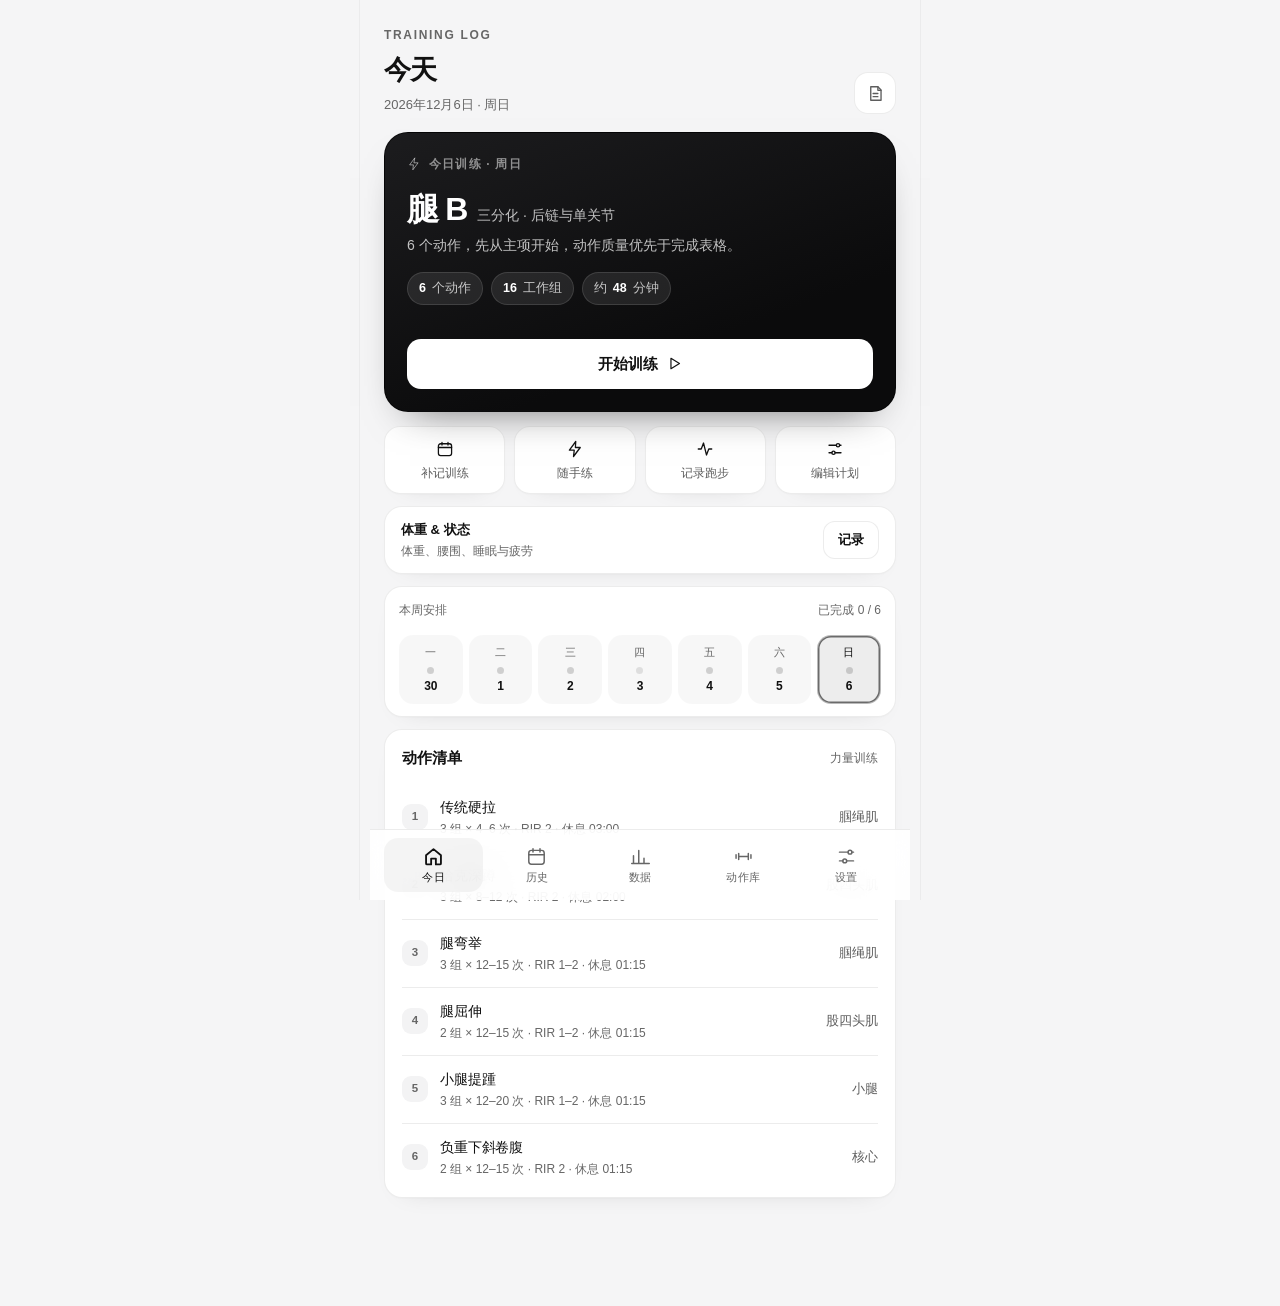
==== commit 6d0d301a: "Add files via upload" ====
--- a/index.html
+++ b/index.html
@@ -8,7 +8,7 @@
   <link rel="apple-touch-icon" href="icons/apple-touch-icon.png">
   <meta data-page-node-id="sHBAgS1FxK8gGfsgb4abY8" content="yes" name="mobile-web-app-capable">
   <meta data-page-node-id="vWqHRIFQ7TsLqAGckA4BVm" content="yes" name="apple-mobile-web-app-capable">
-  <meta data-page-node-id="H5lo8o8eobjHa5nm4VDQzP" content="black-translucent" name="apple-mobile-web-app-status-bar-style">
+  <meta data-page-node-id="H5lo8o8eobjHa5nm4VDQzP" content="default" name="apple-mobile-web-app-status-bar-style">
   <meta data-page-node-id="joCa9U9R2MdzbBMVvzWFEs" content="个人训练计划与健身记录：三分化六练，逐组完成、自动休息计时、单次训练即时补录。" name="description">
   <link rel="manifest" href="manifest.webmanifest">
   <title data-page-node-id="KFOhp5UWlu4AJMWG9jkAlb" data-pnid-children="zbtNJm9cxdGMDMHRS9T8SI">训练日志 · 三分化六练</title>
@@ -28,7 +28,7 @@
   --line-strong: rgba(0, 0, 0, .18);
   --text: #111111;
   --text-2: #5d5d5d;
-  --muted: #8a8a8a;
+  --muted: #666666;
   --accent: #111111;
   --accent-dim: rgba(0, 0, 0, .06);
   --accent-ink: #ffffff;
@@ -2841,9 +2841,12 @@
           planVer: parsed.planVer || null,
           savedAt: new Date().toISOString()
         };
-        // 科学版计划 V8：升级时应用新模板；旧计划完整保存在 planBackup，可手动恢复。
-        DB.plan = defaultPlanData();
-        DB.planCustomized = false;
+        // 科学版计划升级：未自定义计划 → 自动应用新模板；已自定义 → 保留用户计划，仅备份旧模板。
+        const customized = parsed.planCustomized === true && DB.plan;
+        if (!customized) {
+          DB.plan = defaultPlanData();
+          DB.planCustomized = false;
+        }
         DB.planVer = PLAN_VERSION;
         DB.planUpdated = true;
         saveDB(true, { preserveTimestamp: true });
@@ -3059,7 +3062,7 @@
     for (const ex of s.exercises) {
       if (ex.exId === exId && ex.sets.some(st => st.status === 'completed')) {
         const sets = ex.sets.filter(st => st.status === 'completed');
-        return { date: s.date, sets };
+        return { date: s.date, sets, allSets: ex.sets.slice() };
       }
     }
   }
@@ -3158,44 +3161,78 @@
 /* ---------------- 渐进超负荷建议 ----------------
    只依据上一次同动作的真实记录，规则保守：
    次数到上限且有余力 → 加重量；没到上限 → 先加次数；计时类加秒数。 */
+function targetRir(ex) {
+  if (!ex || !ex.rir) return 0;
+  const m = String(ex.rir).match(/\d+(?:\.\d+)?/);
+  return m ? Number(m[0]) : 0;
+}
+function weightIncrement(exId) {
+  const l = LIB[exId] || {};
+  if (l.load === 'body' || l.load === 'other') return 0;
+  if (['肱二头肌', '肱三头肌', '肩', '核心', '小腿'].indexOf(l.group) >= 0) return 1.25;
+  if (l.load === 'machine') return 5;
+  if (l.load === 'dumbbell') return 2;
+  return 2.5;
+}
+function allWorkingSetsDone(last, ex) {
+  const all = (last.allSets || last.sets).filter(st => !st.extra);
+  const completed = all.filter(st => st.status === 'completed' && setHasData(st, ex.exId));
+  return { all, completed, ok: completed.length >= (Number(ex.sets) || 1) };
+}
+
 function progressionHint(ex) {
   if (!ex || !ex.exId || !ex.reps) return null;
   const last = lastRecord(ex.exId, '9999-12-31');
   if (!last) return null;
   const sets = last.sets.filter(st => st.status === 'completed' && setHasData(st, ex.exId));
   if (!sets.length) return null;
-  const top = sets.reduce((a, b) => setScoreNum(b, ex.exId) > setScoreNum(a, ex.exId) ? b : a);
   const hi = ex.reps[1], lo = ex.reps[0];
-  const reps = Number(top.reps) || 0;
-  const rir = top.rir != null ? Number(top.rir) : null;
-  const w = top.weight != null ? Math.abs(Number(top.weight)) : 0;
   const mode = exMode(ex.exId);
+  const done = allWorkingSetsDone(last, ex);
 
   if (mode === 'time') {
-    const sec = Number(top.seconds) || 0;
-    if (!sec) return null;
-    const next = sec >= hi ? sec + 5 : Math.min(hi, sec + 5);
-    return '上次 ' + sec + ' 秒，这次目标 <b>' + next + ' 秒</b>；先保证躯干不晃，再延长时间。';
+    const targetSec = sets.every(st => (Number(st.seconds) || 0) >= hi);
+    if (!done.ok) return '上次没有完成全部 ' + ex.sets + ' 组，这次计时不变，先把每一组都记完整。';
+    if (!targetSec) return '上次最长 ' + Math.max.apply(null, sets.map(st => Number(st.seconds) || 0)) + ' 秒；这次目标 <b>所有组都到 ' + hi + ' 秒</b>，再考虑加时间。';
+    return '上次全部 ' + ex.sets + ' 组都到 ' + hi + ' 秒以上，这次每组加 <b>5 秒</b>；动作变形就停止。';
   }
   if (mode === 'quality') {
-    return '上次 RPE ' + (top.rpe != null ? top.rpe : '—') + (reps ? ' · ' + reps + ' 次' : '') +
-      '。这类动作看质量：动作一变形就停，不用凑次数。';
+    return '这类动作看质量：动作一变形就停，不用凑次数；按计划 RPE 和幅度完成即可。';
   }
   if (isAssist(ex.exId)) {
-    if (reps >= hi) {
-      const nw = Math.max(0, w - 2.5);
-      return '上次辅助 ' + fmtW(w) + ' 做满 ' + reps + ' 次，这次把辅助降到 <b>' + fmtW(nw) + '</b>，次数回到 ' + lo + '–' + hi + ' 也正常。';
-    }
-    return '上次辅助 ' + fmtW(w) + ' × ' + reps + ' 次，这次辅助不变，目标 <b>' + Math.min(hi, reps + 1) + ' 次</b>；到上限再降辅助。';
-  }
-  if (w > 0) {
-    if (reps >= hi && (rir == null || rir >= 1)) {
-      return '上次 ' + fmtW(w) + ' × ' + reps + ' 已到上限，这次加到 <b>' + fmtW(w + 2.5) + '</b>，从 ' + lo + ' 次开始；做不到就退回原重量。';
-    }
-    return '上次 ' + fmtW(w) + ' × ' + reps + ' 次，这次重量不变，目标 <b>' + Math.min(hi, reps + 1) + ' 次</b>；做满 ' + hi + ' 次再加 2.5 kg。';
-  }
-  if (reps >= hi) return '上次自重已做满 ' + reps + ' 次，可以换更难的变式或加负重；今天先把幅度做满。';
-  return '上次自重 ' + reps + ' 次，这次目标 <b>' + Math.min(hi, reps + 1) + ' 次</b>，不借力。';
+    const repsAll = done.completed.every(st => (Number(st.reps) || 0) >= hi);
+    const weight = done.completed.length ? Math.abs(Number(done.completed[0].weight) || 0) : 0;
+    if (!done.ok) return '上次没有完成全部 ' + ex.sets + ' 组辅助引体，这次辅助不变，先把每一组做完整。';
+    if (repsAll) return '上次全部 ' + ex.sets + ' 组都做到 ' + hi + ' 次，这次辅助重量尝试降到 <b>' + fmtW(Math.max(0, weight - 2.5)) + '</b>，次数回到 ' + lo + '–' + hi + '。';
+    return '上次辅助 ' + fmtW(weight) + '，这次辅助不变，目标 <b>所有组都到 ' + hi + ' 次</b>；到上限再降辅助。';
+  }
+  if (!done.ok) {
+    return '上次没有完成全部 ' + ex.sets + ' 组，这次重量不变，先把每一组都做完；缺组不加重。';
+  }
+
+  const inc = weightIncrement(ex.exId);
+  const tRir = targetRir(ex);
+  const weights = done.completed.map(st => Math.abs(Number(st.weight) || 0)).filter(w => w > 0);
+  const sameWeight = weights.length === 0 || weights.every(w => Math.abs(w - weights[0]) < 0.01);
+  const allTop = done.completed.every(st => (Number(st.reps) || 0) >= hi);
+  const allRirOk = done.completed.every(st => {
+    if (st.rir == null || st.rir === '') return false;
+    return Number(st.rir) >= tRir;
+  });
+
+  if (weights.length && allTop && allRirOk && sameWeight && inc > 0) {
+    return '上次全部 ' + ex.sets + ' 组都到 ' + hi + ' 次，且每组 RIR ≥ ' + tRir + '；这次加到 <b>' + fmtW(weights[0] + inc) + '</b>，从 ' + lo + ' 次开始。做不到就退回 ' + fmtW(weights[0]) + '。';
+  }
+  if (weights.length && allTop && !allRirOk) {
+    return '次数到上限了，但 RIR 还没达到计划要求的 ' + tRir + '；这次保持 ' + fmtW(weights[0]) + '，把余力留够，不急着加重。';
+  }
+  if (weights.length) {
+    const minReps = Math.min.apply(null, done.completed.map(st => Number(st.reps) || 0));
+    return '上次 ' + fmtW(weights[0]) + '，最弱一组 ' + minReps + ' 次；这次重量不变，目标 <b>所有组至少 ' + Math.min(hi, minReps + 1) + ' 次</b>，全部到 ' + hi + ' 次且 RIR 达标后再加 ' + inc + ' kg。';
+  }
+  const minReps = Math.min.apply(null, done.completed.map(st => Number(st.reps) || 0));
+  if (allTop && allRirOk) return '上次全部 ' + ex.sets + ' 组都到 ' + hi + ' 次，可以换更难的变式或加负重；先把幅度做满。';
+  return '上次自重最弱一组 ' + minReps + ' 次，这次目标 <b>所有组至少 ' + Math.min(hi, minReps + 1) + ' 次</b>，不借力。';
 }
 
 /* ---------------- 训练容量 / 新纪录 / 与上次对比 ---------------- */
@@ -3538,6 +3575,8 @@
 function toast(msg) {
   const root = $('#toast-root');
   if (!root) return;
+  root.setAttribute('role', 'status');
+  root.setAttribute('aria-live', 'polite');
   const node = document.createElement('div');
   node.className = 'toast';
   node.textContent = msg;
@@ -3549,6 +3588,7 @@
 
 /* ---------------- 弹层 ---------------- */
 function openSheet(opts) {
+  const previousFocus = document.activeElement;
   const mask = document.createElement('div');
   mask.className = 'sheet-mask';
   const actions = (opts.actions || []).map((a, i) =>
@@ -3570,9 +3610,16 @@
     document.removeEventListener('keydown', onKey);
     setTimeout(() => mask.remove(), 240);
     document.body.style.overflow = '';
+    if (previousFocus && previousFocus.isConnected && typeof previousFocus.focus === 'function') {
+      setTimeout(() => previousFocus.focus({ preventScroll: true }), 260);
+    }
   };
   document.addEventListener('keydown', onKey);
-  requestAnimationFrame(() => mask.classList.add('on'));
+  requestAnimationFrame(() => {
+    mask.classList.add('on');
+    const first = mask.querySelector('input:not([type="hidden"]),textarea,select,button');
+    if (first && typeof first.focus === 'function') first.focus({ preventScroll: true });
+  });
   document.body.style.overflow = 'hidden';
 
   mask.addEventListener('click', e => { if (e.target === mask) close(); });
@@ -3590,11 +3637,12 @@
 
 function confirmDialog(o) {
   return new Promise(resolve => {
+    const previousFocus = document.activeElement;
     const mask = document.createElement('div');
     mask.className = 'sheet-mask';
     mask.style.alignItems = 'center';
     mask.innerHTML =
-      '<div class="dialog">' +
+      '<div class="dialog" role="dialog" aria-modal="true" aria-label="' + esc(o.title) + '">' +
         '<h3>' + esc(o.title) + '</h3>' +
         '<p>' + esc(o.desc || '') + '</p>' +
         '<div class="sheet-actions">' +
@@ -3603,13 +3651,20 @@
         '</div>' +
       '</div>';
   document.getElementById('sheet-root').appendChild(mask);
-    requestAnimationFrame(() => mask.classList.add('on'));
+    requestAnimationFrame(() => {
+      mask.classList.add('on');
+      const b = mask.querySelector('[data-x="1"]');
+      if (b) b.focus({ preventScroll: true });
+    });
     const onKey = e => { if (e.key === 'Escape') done(null); };
     document.addEventListener('keydown', onKey);
     const done = v => {
       mask.classList.remove('on');
       document.removeEventListener('keydown', onKey);
       setTimeout(() => mask.remove(), 220);
+      if (previousFocus && previousFocus.isConnected && typeof previousFocus.focus === 'function') {
+        setTimeout(() => previousFocus.focus({ preventScroll: true }), 240);
+      }
       resolve(v);
     };
     mask.querySelector('[data-x="0"]').onclick = () => done(false);
@@ -3622,12 +3677,13 @@
    用于“有一次未完成的训练”这类需要区分「继续 / 取消 / 放弃」的场景。 */
 function choiceDialog(o) {
   return new Promise(resolve => {
+    const previousFocus = document.activeElement;
     const actions = o.actions || [];
     const mask = document.createElement('div');
     mask.className = 'sheet-mask';
     mask.style.alignItems = 'center';
     mask.innerHTML =
-      '<div class="dialog choice-dialog">' +
+      '<div class="dialog choice-dialog" role="dialog" aria-modal="true" aria-label="' + esc(o.title) + '">' +
         '<h3>' + esc(o.title) + '</h3>' +
         '<p>' + esc(o.desc || '') + '</p>' +
         '<div class="sheet-actions choice-actions">' +
@@ -3635,11 +3691,18 @@
         '</div>' +
       '</div>';
     document.getElementById('sheet-root').appendChild(mask);
-    requestAnimationFrame(() => mask.classList.add('on'));
+    requestAnimationFrame(() => {
+      mask.classList.add('on');
+      const b = mask.querySelector('[data-choice]');
+      if (b) b.focus({ preventScroll: true });
+    });
     const done = value => {
       mask.classList.remove('on');
       document.removeEventListener('keydown', onKey);
       setTimeout(() => mask.remove(), 220);
+      if (previousFocus && previousFocus.isConnected && typeof previousFocus.focus === 'function') {
+        setTimeout(() => previousFocus.focus({ preventScroll: true }), 240);
+      }
       resolve(value);
     };
     const onKey = e => { if (e.key === 'Escape') done(null); };
@@ -5475,6 +5538,7 @@
   selectedDate: todayKey(),
   statsWeeks: 8,
   liftTab: 'bench',
+  liftMetric: 'weight',
   libQuery: '',
   libEquip: '全部',
   libGroup: '全部'
@@ -6018,29 +6082,49 @@
   });
 }
 
+function planTrainingDays() {
+  return WEEK_ORDER.filter(k => PLAN[k] && PLAN[k].exercises.length).length;
+}
+function planRunCount() {
+  return WEEK_ORDER.filter(k => PLAN[k] && PLAN[k].run).length;
+}
+function planVolumeTargets() {
+  const map = {};
+  WEEK_ORDER.forEach(k => {
+    (PLAN[k].exercises || []).forEach(e => {
+      if (e.tech) return;
+      const lib = LIB[e.exId];
+      if (!lib) return;
+      map[lib.group] = (map[lib.group] || 0) + Number(e.sets || 0);
+    });
+  });
+  return map;
+}
+
 function showPlanOverview() {
   const rows = WEEK_ORDER.map(k => {
     const p = PLAN[k];
     if (!p.exercises.length) {
       return '<div class="row"><div class="idx">' + icon('moon') + '</div><div class="grow"><div class="nm">' + WEEK_LABEL[k] + ' · 恢复日</div>' +
-        '<div class="meta">散步、轻柔活动度；不安排长跑</div></div></div>';
+        '<div class="meta">' + (p.run ? esc(p.run.title) : '完全休息') + '</div></div></div>';
     }
     const sets = p.exercises.reduce((a, e) => a + e.sets, 0);
     return '<div class="row"><div class="idx">' + p.exercises.length + '</div><div class="grow"><div class="nm">' + WEEK_LABEL[k] + ' · ' + esc(p.name) + '</div>' +
       '<div class="meta">' + sets + ' 组 · ' + esc(p.focus) + (p.run ? ' · ' + esc(p.run.title) : '') + '</div></div></div>';
   }).join('');
-  const vol = VOLUME_TARGET.map(v =>
-    '<div class="barline"><div class="top"><span class="g">' + v.group + '</span><span class="n">' + v.value + ' 组</span></div>' +
-    '<div class="track"><i style="width:' + Math.min(100, v.value / 16 * 100) + '%"></i></div></div>').join('');
+  const targets = planVolumeTargets();
+  const vol = Object.keys(targets).sort((a, b) => targets[b] - targets[a]).map(g =>
+    '<div class="barline"><div class="top"><span class="g">' + g + '</span><span class="n">' + targets[g] + ' 组</span></div>' +
+    '<div class="track"><i style="width:' + Math.min(100, targets[g] / 20 * 100) + '%"></i></div></div>').join('');
 
   const totalSets = WEEK_ORDER.reduce((n, k) => n + PLAN[k].exercises.reduce((a, e) => a + e.sets, 0), 0);
 
   openSheet({
-    title: '三分化六练 · 周计划',
-    desc: '腿 / 推 / 拉各两次：A 日强度、B 日容量。跑步独立于力量训练统计。',
+    title: '当前计划 · 周安排',
+    desc: planTrainingDays() + ' 个力量训练日 · ' + planRunCount() + ' 次可选轻松跑。计划内容以当前编辑结果为准。',
     body: '<div class="card flat" style="margin-bottom:14px">' + rows + '</div>' +
       '<div class="section-label" style="margin-top:0">每周起始训练量 · 共 ' + totalSets + ' 组</div>' + '<div class="bars">' + vol + '</div>' +
-      '<div class="note mt16">' + icon('info') + '<span>A 日主项 5 组大重量低次数，B 日 2–3 组中等重量高次数。组数是起点不是硬指标；臀与小腿只计直接组，深蹲、分腿蹲、硬拉另有间接刺激。</span></div>',
+      '<div class="note mt16">' + icon('info') + '<span>组数是起点不是硬指标；力量主项保留约 2 RIR，辅助动作 1–2 RIR。计划修改后，这里的统计会自动更新。</span></div>',
     actions: [{ label: '编辑计划', cls: 'primary', onClick: () => { setTimeout(() => openPlanEditor(), 220); } }]
   });
 }
@@ -6561,11 +6645,15 @@
 
     '<div class="card">' +
       '<div class="card-title" style="margin-bottom:10px"><h2>主项表现</h2><span class="hint">按日期</span></div>' +
-      '<div class="segmented block" style="margin-bottom:12px">' +
+      '<div class="segmented block" style="margin-bottom:10px">' +
         mainIds.map(id =>
           '<button data-lift="' + id + '" class="' + (activeLift === id ? 'on' : '') + '">' + esc(LIB[id] ? LIB[id].name : id) + '</button>').join('') +
       '</div>' +
-      renderLiftChart(activeLift) +
+      '<div class="chiprow" style="margin-bottom:10px">' +
+        '<button data-lift-metric="weight" class="' + (UI.liftMetric !== 'e1rm' ? 'on' : '') + '">最重工作组</button>' +
+        '<button data-lift-metric="e1rm" class="' + (UI.liftMetric === 'e1rm' ? 'on' : '') + '">估算 1RM</button>' +
+      '</div>' +
+      renderLiftChart(activeLift, UI.liftMetric) +
     '</div>' +
 
     '<div class="card">' +
@@ -6584,7 +6672,7 @@
         const mins = DB.runs.filter(r => r.date >= w.start && r.date <= w.end).reduce((n, r) => n + (r.minutes || 0), 0);
         return { label: fmtShort(w.start), value: mins, color: 'rgba(0,0,0,.55)' };
       }), { height: 140 }) +
-      '<div class="f11 mut mt8">计划：周二 30–40 分钟 + 周六 45–60 分钟</div>' +
+      '<div class="f11 mut mt8">计划：' + (WEEK_ORDER.filter(k => PLAN[k].run).map(k => WEEK_LABEL[k] + ' ' + PLAN[k].run.title).join(' · ') || '未安排跑步') + '</div>' +
     '</div>' +
 
     renderReviewCard(cur) +
@@ -6630,8 +6718,9 @@
     '<span class="hint">' + (hint || '') + '</span></div>' + body + '</div>';
 }
 
-function liftPoints(exId) {
+function liftPoints(exId, metric) {
   const pts = [];
+  const useE1rm = metric === 'e1rm';
   DB.sessions.filter(s => s.status !== 'in_progress').sort((a, b) => (a.date < b.date ? -1 : 1)).forEach(s => {
     const ex = s.exercises.find(e => e.exId === exId);
     if (!ex) return;
@@ -6648,10 +6737,11 @@
       pts.push({ x: s.date, y: best.seconds, seconds: best.seconds });
       return;
     }
-    const weighted = done.filter(st => st.weight != null);
+    const weighted = done.filter(st => st.weight != null && Number(st.weight) > 0);
     if (weighted.length) {
-      const best = weighted.reduce((a, b) => (Math.abs(b.weight) > Math.abs(a.weight) ? b : a));
-      pts.push({ x: s.date, y: Math.abs(best.weight), reps: best.reps });
+      const best = weighted.reduce((a, b) => (prScore(b, exId) > prScore(a, exId) ? b : a));
+      const y = useE1rm ? Math.round(prScore(best, exId) * 10) / 10 : Math.abs(Number(best.weight) || 0);
+      pts.push({ x: s.date, y, reps: best.reps, weight: Math.abs(Number(best.weight) || 0), e1rm: useE1rm });
     } else {
       const best = done.reduce((a, b) => ((b.reps || 0) > (a.reps || 0) ? b : a));
       pts.push({ x: s.date, y: best.reps, reps: best.reps });
@@ -6660,9 +6750,10 @@
   return pts;
 }
 
-function renderLiftChart(tab) {
+function renderLiftChart(tab, metric) {
   const exId = (LIB[tab] && !LIB[tab].archived) ? tab : (mainLiftIds()[0] || 'bench');
-  const pts = liftPoints(exId);
+  const useE1rm = metric === 'e1rm';
+  const pts = liftPoints(exId, useE1rm ? 'e1rm' : 'weight');
   if (pts.length < 2) return emptyBlock('「' + LIB[exId].name + '」记录不足 2 次', 'chart');
   const best = pts.reduce((a, b) => (b.y > a.y ? b : a));
   const isBody = LIB[exId].load === 'body';
@@ -6672,16 +6763,19 @@
     ? best.y + ' 次' + (best.assist != null ? '（辅助 ' + fmtW(Math.abs(best.assist)) + '）' : '')
     : isSec ? best.y + ' 秒'
     : isBody ? best.y + ' 次'
+    : useE1rm ? '约 ' + fmtW(best.y) + '（估算 1RM）'
     : fmtW(best.y);
   return lineChart({ points: pts, color: '#111111', height: 170 }) +
     '<div class="flex between aic mt12">' +
       '<div class="f12 mut">最佳 ' + bestText + ' · ' + fmtCN(best.x) + '</div>' +
       '<div class="f12 mut">共 ' + pts.length + ' 次记录</div>' +
     '</div>' +
-    (assist ? '<div class="f11 mut mt8">辅助引体按最多次数统计；括号内是当天的辅助配重，配重越小越难。</div>'
+    (useE1rm && !assist && !isSec
+      ? '<div class="f11 mut mt8">估算 1RM = 重量 × (1 + 次数/30)，不是实测极限；用于观察趋势，不当作真实最大重量。</div>'
+      : assist ? '<div class="f11 mut mt8">辅助引体按最多次数统计；括号内是当天的辅助配重，配重越小越难。</div>'
       : isSec ? '<div class="f11 mut mt8">计时类动作按最长保持时间统计。</div>'
       : isBody ? '<div class="f11 mut mt8">引体按最大严格次数统计（无负重）。</div>'
-      : '<div class="f11 mut mt8">按当次最重工作组统计，未换算 1RM。</div>');
+      : '<div class="f11 mut mt8">按当次最重工作组统计，未换算 1RM；可切换“估算 1RM”。</div>');
 }
 
 function groupSetsInRange(start, end) {
@@ -6714,12 +6808,12 @@
 
 function renderGroupBars(w) {
   const m = groupSetsInRange(w.start, w.end);
-  const targets = VOLUME_TARGET.reduce((acc, t) => { acc[t.group] = t.value; return acc; }, {});
-  const groups = VOLUME_TARGET.map(t => t.group);
+  const targets = planVolumeTargets();
+  const groups = Object.keys(targets).sort((a, b) => targets[b] - targets[a]);
   const rows = groups.map(g => {
     const val = m[g] || 0;
     const target = targets[g] || null;
-    const max = 16;
+    const max = Math.max(20, target || 0);
     return '<div class="barline"><div class="top"><span class="g">' + g + '</span>' +
       '<span class="n">' + val + (target ? ' / ' + target : '') + ' 组</span></div>' +
       '<div class="track"><i style="width:' + Math.min(100, val / max * 100) + '%"></i>' +
@@ -6811,19 +6905,22 @@
 
   // 训练量
   const m = groupSetsInRange(week.start, week.end);
+  const targets = planVolumeTargets();
+  const groups = Object.keys(targets).sort((a, b) => targets[b] - targets[a]).slice(0, 4);
   const flags = [];
-  ['背', '胸', '股四头肌', '核心'].forEach(g => {
+  groups.forEach(g => {
     const v = m[g] || 0;
-    const full = { '背': 13, '胸': 13, '股四头肌': 12, '核心': 8 }[g];
+    const full = targets[g] || 0;
+    if (!full) return;
     const t = Math.round(full * factor * 10) / 10;
     if (v > t * 1.3) flags.push(g + ' ' + v + ' 组，高于同期起始量 ' + t + ' 组');
     else if (v > 0 && v < t * 0.6) flags.push(g + ' ' + v + ' 组，低于同期起始量 ' + t + ' 组');
   });
   items.push({
     t: '训练量分布',
-    b: '背部 ' + (m['背'] || 0) + ' 组、胸 ' + (m['胸'] || 0) + ' 组、股四头肌 ' + (m['股四头肌'] || 0) + ' 组、核心 ' + (m['核心'] || 0) + ' 组。' +
-      (flags.length ? flags.join('；') + '。' : '与起始量接近。'),
-    src: '按动作主肌群统计已完成工作组；引体技术组不计入，后束/面拉不计入背阔肌总量' + (partial ? '；目标按已过训练日折算' : '')
+    b: groups.map(g => g + ' ' + (m[g] || 0) + ' 组').join('、') + '。' +
+      (flags.length ? flags.join('；') + '。' : '与当前计划起始量接近。'),
+    src: '按动作主肌群统计已完成工作组；目标来自当前计划自动计算' + (partial ? '；目标按已过训练日折算' : '')
   });
 
   // 睡眠与疲劳
@@ -6844,12 +6941,13 @@
   const runs = DB.runs.filter(r => r.date >= week.start && r.date <= week.end);
   const mins = runs.reduce((n, r) => n + (r.minutes || 0), 0);
   const km = runs.reduce((n, r) => n + (r.distance || 0), 0);
+  const runPlan = WEEK_ORDER.filter(k => PLAN[k].run).map(k => WEEK_LABEL[k] + ' ' + PLAN[k].run.title).join('、');
   items.push({
     t: '跑步负荷 ' + mins + ' 分钟',
     b: runs.length ? '本周 ' + runs.length + ' 次轻松跑' + (km > 0 ? '，共 ' + km.toFixed(1) + ' km' : '') + '。' +
-      (mins > 110 ? '总量偏高，若周一深蹲表现下降，先缩短周六长跑 10–15 分钟。' : '在计划范围内，保持轻松强度，不追配速。')
-      : '本周没有跑步记录。计划为周二 30–40 分钟、周六 45–60 分钟轻松跑。',
-    src: '跑步日志时长、距离；与力量训练分开统计'
+      (mins > 110 ? '总量偏高，若下一次腿部训练表现下降，先缩短轻松跑 10–15 分钟。' : '在计划范围内，保持轻松强度，不追配速。')
+      : '本周没有跑步记录。当前计划的可选轻松跑：' + (runPlan || '无') + '。',
+    src: '当前计划的可选有氧 + 本周实际跑步记录'
   });
 
   // 下周建议
@@ -6868,6 +6966,10 @@
 function bindStats() {
   $$('[data-lift]').forEach(b => b.addEventListener('click', () => {
     UI.liftTab = b.dataset.lift;
+    renderCurrentTab();
+  }));
+  $$('[data-lift-metric]').forEach(b => b.addEventListener('click', () => {
+    UI.liftMetric = b.dataset.liftMetric === 'e1rm' ? 'e1rm' : 'weight';
     renderCurrentTab();
   }));
   $$('[data-add-body]').forEach(b => b.onclick = () => openBodySheet(todayKey()));
@@ -7229,11 +7331,11 @@
 
     '<div class="card">' +
       '<div class="card-title"><h2>训练</h2></div>' +
-      '<div class="setrow"><div class="grow"><div class="t">三分化六练模板</div>' +
-        '<div class="s">A 日（一/二/三）强度、B 日（五/六/日）容量。训练中可平替或调整，不改变模板。</div></div>' +
-        '<span class="tag accent">V2.0</span></div>' +
+      '<div class="setrow"><div class="grow"><div class="t">当前训练模板</div>' +
+        '<div class="s">' + planTrainingDays() + ' 个力量训练日 · 当前动作与组数以计划编辑器为准</div></div>' +
+        '<span class="tag accent">V10</span></div>' +
       '<div class="setrow"><div class="grow"><div class="t">每周计划量</div>' +
-        '<div class="s">' + PLAN_TOTAL_SETS + ' 个工作组 · 跑步 2 次（独立统计）</div></div>' +
+        '<div class="s">' + PLAN_TOTAL_SETS + ' 个工作组 · ' + planRunCount() + ' 次可选轻松跑（独立统计）</div></div>' +
         '<button class="btn sm" data-plan="1">查看</button></div>' +
       '<div class="setrow"><div class="grow"><div class="t">编辑训练计划</div>' +
         '<div class="s">修改动作、组数、次数、组间休息与训练日顺序</div></div>' +
@@ -7266,7 +7368,7 @@
     '<div class="card">' +
       '<div class="card-title"><h2>关于</h2></div>' +
       '<div class="f12 mut" style="line-height:1.8">' +
-        '个人训练计划与健身 App · 本地优先（计划 V2.0）<br>' +
+        '个人训练计划与健身 App · 本地优先（计划 V10）<br>' +
         '默认数据保存在本机浏览器；登录云端同步后，训练数据会保存到你的 Supabase 账号。未登录时不上传服务器。<br>' +
         '营养参考（起始值）：' + NUTRITION.kcal + ' kcal · 蛋白 ' + NUTRITION.protein + ' g · 脂肪 ' + NUTRITION.fat + ' g · 碳水 ' + NUTRITION.carb + ' g；' + NUTRITION.note + '。<br>' +
         '本工具不是医疗处方。开始训练前应确认无未评估的关节/肌腱损伤、心血管问题或医生限制；出现锐痛、胸痛、异常气促或晕厥应停止并寻求专业评估。' +
@@ -7279,7 +7381,7 @@
 function rowSwitch(title, sub, on, act) {
   return '<div class="setrow"><div class="grow"><div class="t">' + title + '</div>' +
     '<div class="s">' + sub + '</div></div>' +
-    '<button class="switch ' + (on ? 'on' : '') + '" data-act="' + act + '" aria-label="' + title + '"></button></div>';
+    '<button class="switch ' + (on ? 'on' : '') + '" data-act="' + act + '" role="switch" aria-checked="' + (on ? 'true' : 'false') + '" aria-label="' + esc(title) + '"></button></div>';
 }
 
 function openMainLiftSheet() {
@@ -7567,7 +7669,7 @@
     });
     const rp = box.querySelector('[data-reset-plan]');
     if (rp) rp.onclick = () => confirmDialog({
-      title: '恢复默认科学版计划？', desc: '会还原 4 天上下肢模板的组数、次数、休息与训练日安排，历史记录不受影响。', confirmText: '恢复'
+      title: '恢复默认科学版计划？', desc: '会还原当前默认模板的组数、次数、休息与训练日安排，历史记录不受影响。', confirmText: '恢复'
     }).then(ok => { if (ok) { resetPlan(); paint(); toast('已恢复默认科学版计划'); } });
     const rbk = box.querySelector('[data-restore-plan]');
     if (rbk) rbk.onclick = () => confirmDialog({
